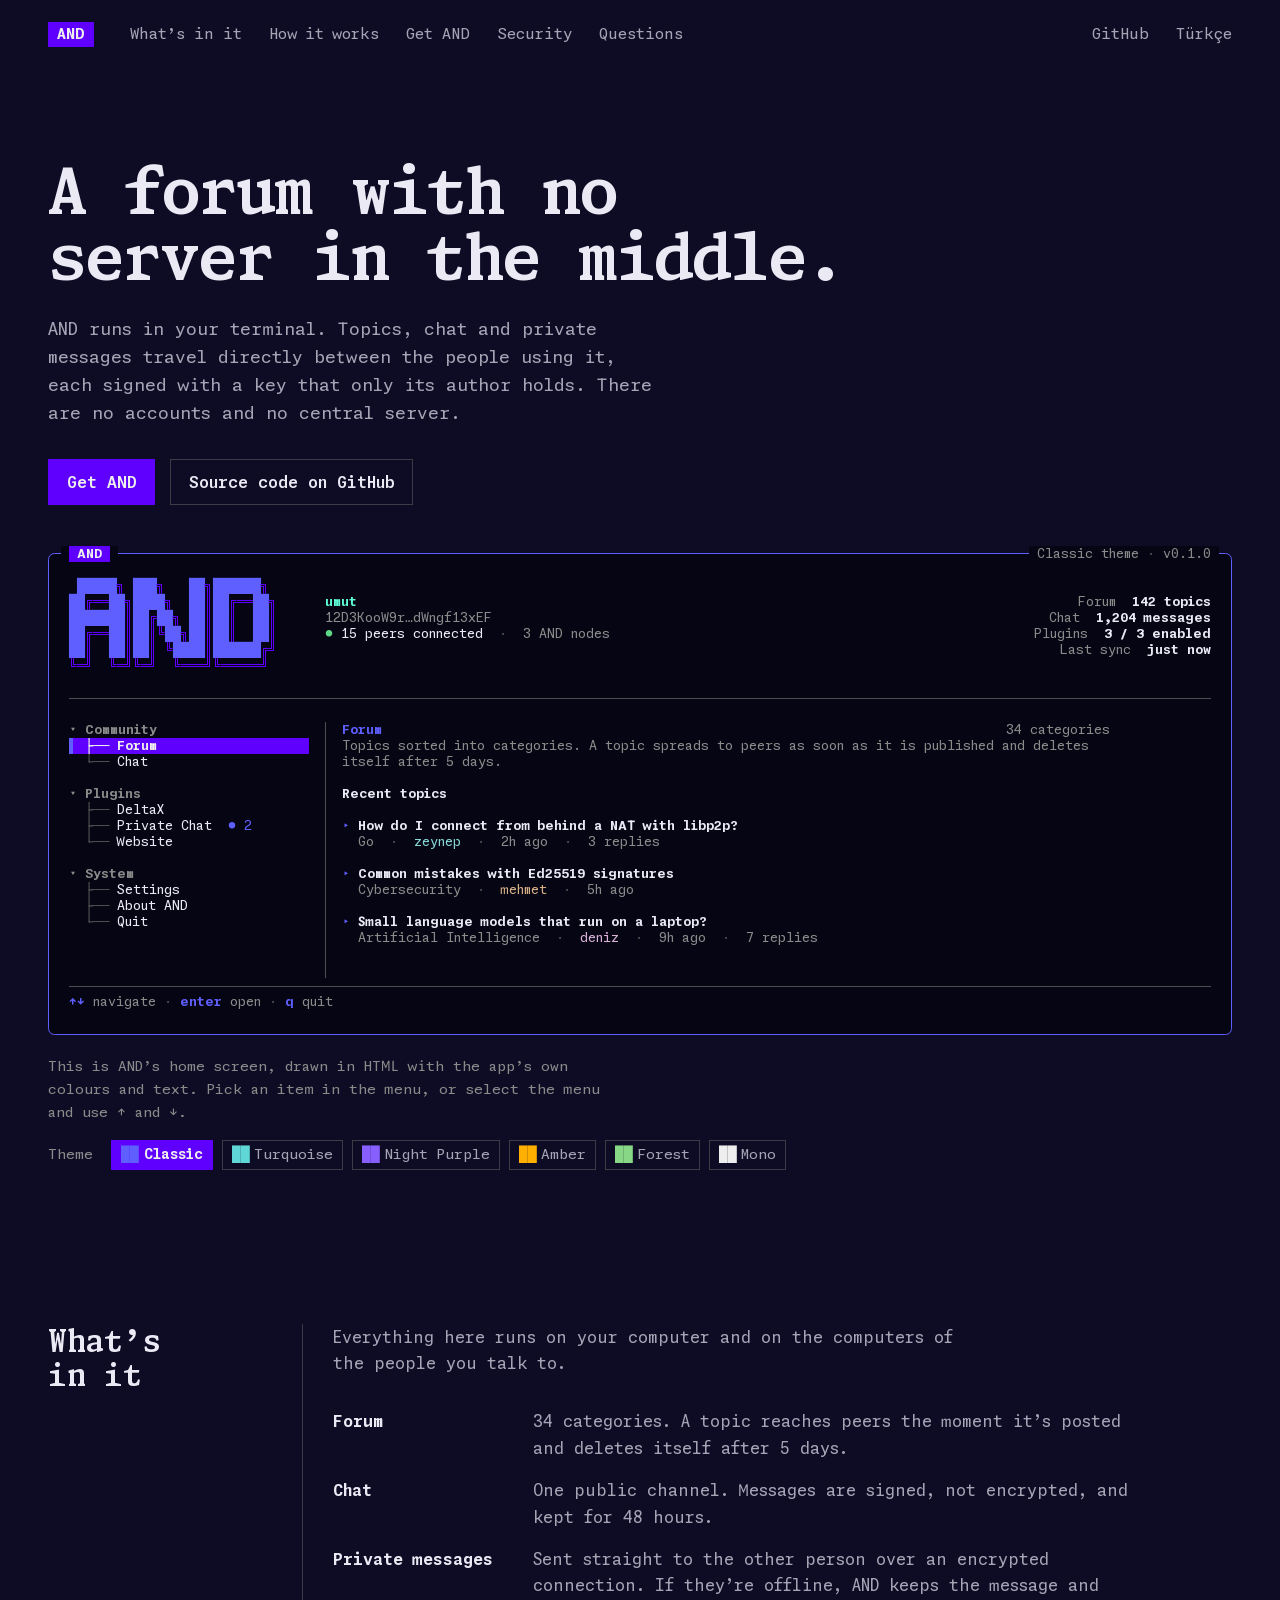
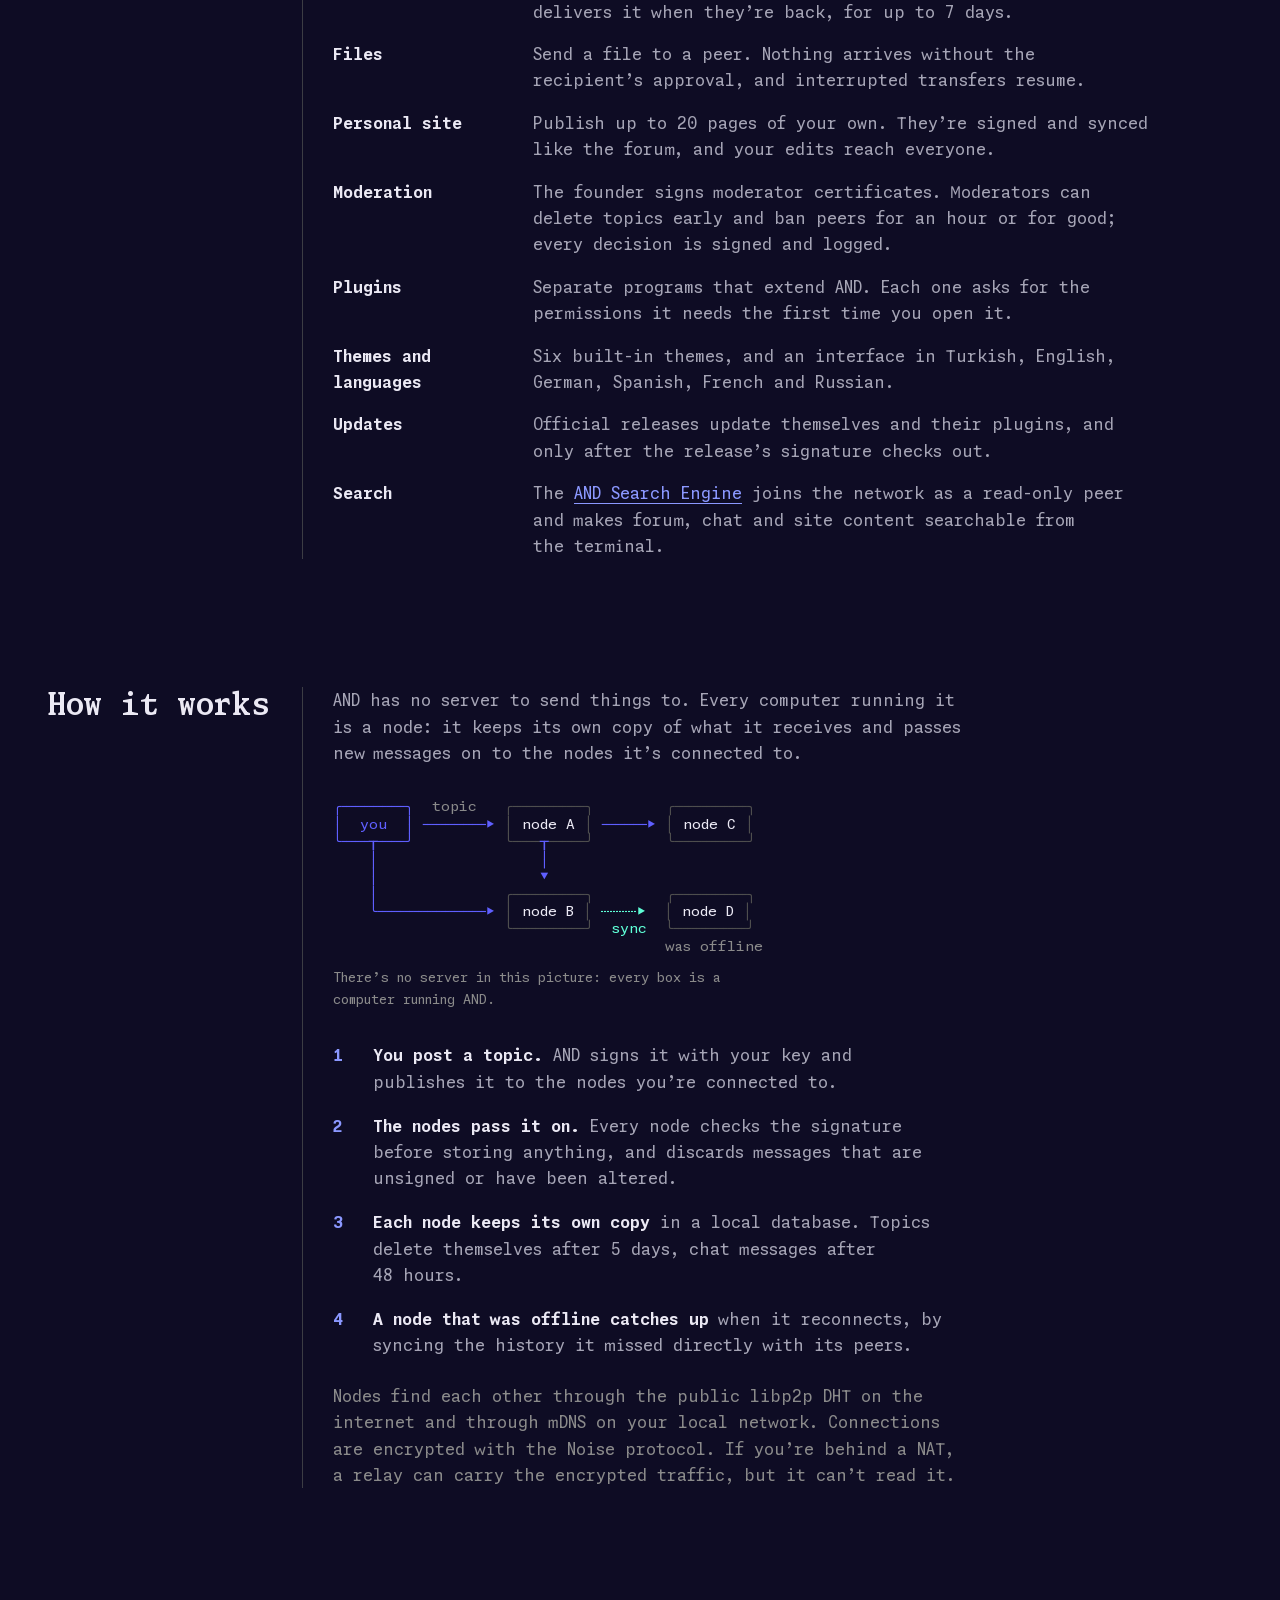
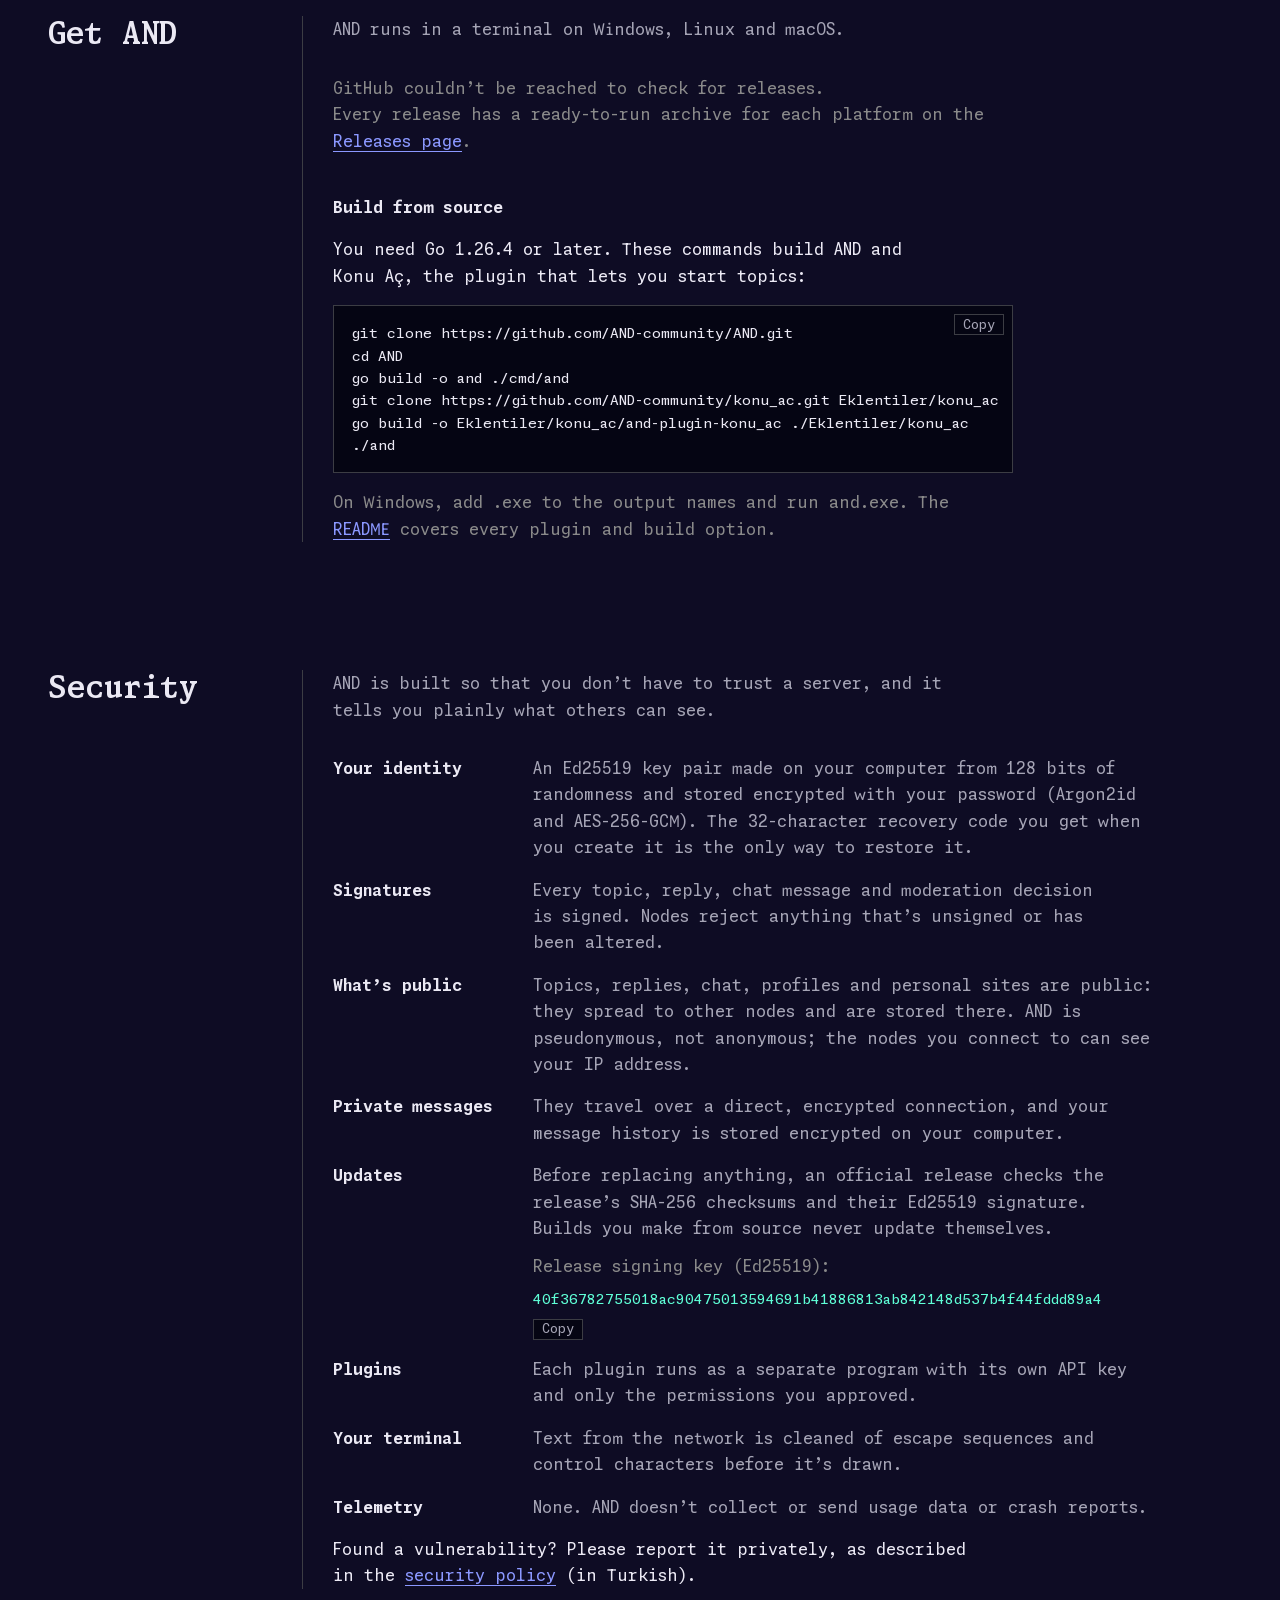
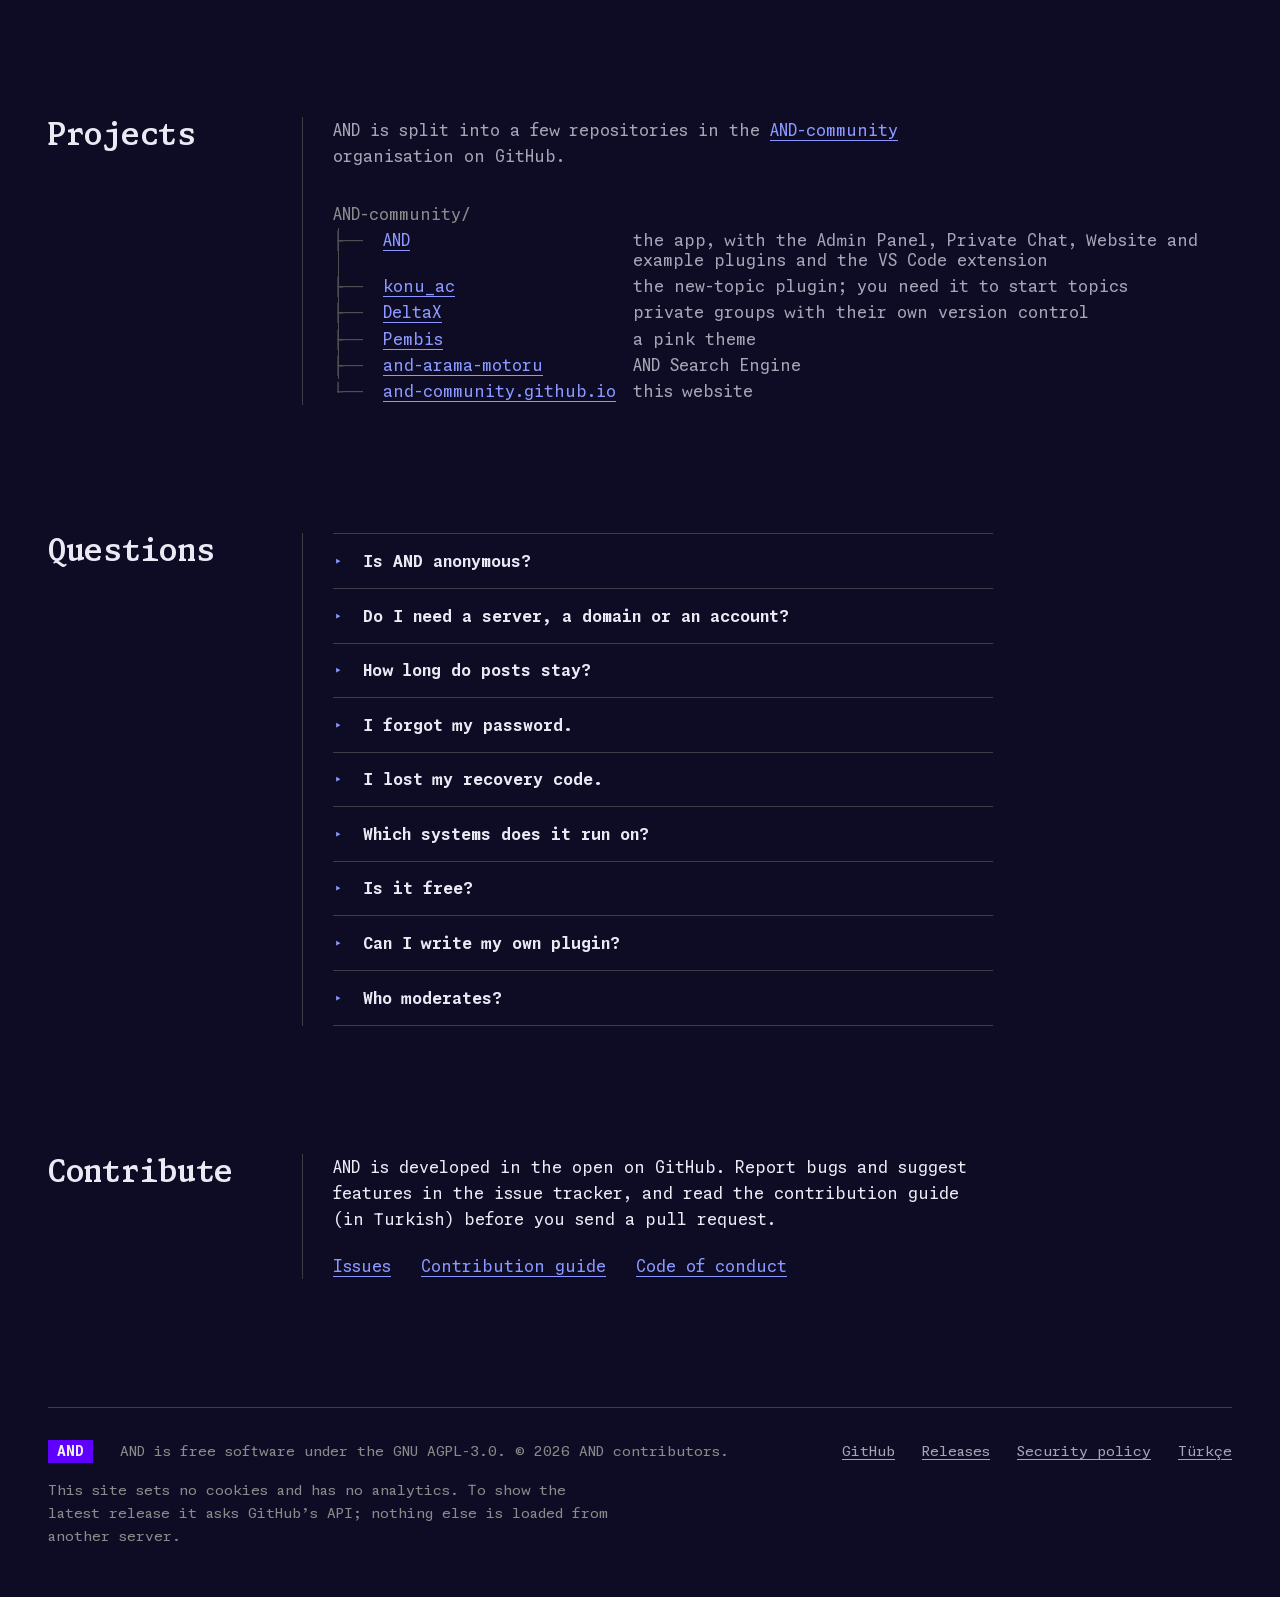
==== index.html @ 904418b6 "AND'ın web sitesi: iki dilli tanıtım ve canlı ana ekran kopyası GitHub Pages'te https://and-communit" ====
<!doctype html>
<html lang="en" data-tema="klasik">
<head>
<meta charset="utf-8">
<meta name="viewport" content="width=device-width, initial-scale=1">
<title>AND: a forum with no server in the middle</title>
<meta name="description" content="AND is a free, open-source forum, chat and personal-site network that runs in your terminal. It is peer to peer: no accounts and no central server.">
<link rel="canonical" href="https://and-community.github.io/">
<link rel="alternate" hreflang="en" href="https://and-community.github.io/">
<link rel="alternate" hreflang="tr" href="https://and-community.github.io/tr/">
<link rel="alternate" hreflang="x-default" href="https://and-community.github.io/">
<meta name="color-scheme" content="dark">
<meta name="theme-color" content="#0e0c24">
<link rel="icon" href="/favicon.ico" sizes="32x32">
<link rel="icon" href="/assets/img/favicon.svg" type="image/svg+xml">
<link rel="apple-touch-icon" href="/assets/img/apple-touch-icon.png">
<link rel="preload" href="/assets/fonts/and-site-mono.woff2" as="font" type="font/woff2" crossorigin>
<link rel="preload" href="/assets/fonts/and-site-slab.woff2" as="font" type="font/woff2" crossorigin>
<link rel="stylesheet" href="/assets/css/site.css">
<meta property="og:type" content="website">
<meta property="og:site_name" content="AND">
<meta property="og:title" content="AND: a forum with no server in the middle">
<meta property="og:description" content="AND is a free, open-source forum, chat and personal-site network that runs in your terminal. It is peer to peer: no accounts and no central server.">
<meta property="og:url" content="https://and-community.github.io/">
<meta property="og:image" content="https://and-community.github.io/assets/img/og.png">
<meta property="og:image:width" content="1200">
<meta property="og:image:height" content="630">
<meta property="og:image:alt" content="The AND emblem and the line: a forum with no server in the middle.">
<meta property="og:locale" content="en_US">
<meta property="og:locale:alternate" content="tr_TR">
<meta name="twitter:card" content="summary_large_image">
<script>try{var t=localStorage.getItem("and-tema");if(/^(klasik|turkuaz|gece-moru|kehribar|orman|mono)$/.test(t))document.documentElement.dataset.tema=t}catch(e){}</script>
<script src="/assets/js/site.js" defer></script>
<script type="application/ld+json">{"@context":"https://schema.org","@type":"SoftwareApplication","name":"AND","description":"AND is a free, open-source forum, chat and personal-site network that runs in your terminal. It is peer to peer: no accounts and no central server.","url":"https://and-community.github.io/","applicationCategory":"CommunicationApplication","operatingSystem":"Windows, Linux, macOS","softwareVersion":"v0.1.0","license":"https://www.gnu.org/licenses/agpl-3.0.html","isAccessibleForFree":true,"offers":{"@type":"Offer","price":"0","priceCurrency":"USD"},"downloadUrl":"https://github.com/AND-community/AND/releases","sameAs":["https://github.com/AND-community/AND"],"inLanguage":"en"}</script>
</head>
<body>
<a class="atla" href="#icerik">Skip to content</a>
<header class="ust sayfa">
<a class="marka" href="/" aria-label="AND home"><span class="hap">AND</span></a>
<nav class="ust-nav" aria-label="Main"><ul><li><a href="#features">What’s in it</a></li><li><a href="#how-it-works">How it works</a></li><li><a href="#get-and">Get AND</a></li><li><a href="#security">Security</a></li><li><a href="#questions">Questions</a></li></ul></nav>
<ul class="ust-sag"><li><a href="https://github.com/AND-community/AND">GitHub</a></li><li><a href="/tr/" hreflang="tr" lang="tr">Türkçe</a></li></ul>
</header>
<main id="icerik">
<section class="giris sayfa" aria-labelledby="giris-baslik">
<h1 id="giris-baslik">A forum with no server in the middle.</h1>
<p class="ozet">AND runs in your terminal. Topics, chat and private messages travel directly between the people using it, each signed with a key that only its author holds. There are no accounts and no central server.</p>
<p class="eylemler"><a class="dugme dugme-dolu" href="#get-and">Get AND</a><a class="dugme" href="https://github.com/AND-community/AND">Source code on GitHub</a></p>
</section>
<section class="ekran sayfa" aria-labelledby="ekran-baslik">
<h2 id="ekran-baslik" class="gorsel-gizli">AND’s home screen</h2>
<div class="terminal" data-terminal>
<div class="t-cerceve">
<div class="t-ust"><span><span class="hap">AND</span></span><span class="t-tema"><span data-tema-adi>Classic</span> theme<span class="t-sil"> · </span>v0.1.0</span></div>
<div class="t-uzun"><pre class="t-amblem" aria-hidden="true"> <span class="d">█████</span><span class="g">╗</span> <span class="d">███</span><span class="g">╗</span>   <span class="d">██</span><span class="g">╗</span><span class="d">██████</span><span class="g">╗</span>
<span class="d">██</span><span class="g">╔══</span><span class="d">██</span><span class="g">╗</span><span class="d">████</span><span class="g">╗</span>  <span class="d">██</span><span class="g">║</span><span class="d">██</span><span class="g">╔══</span><span class="d">██</span><span class="g">╗</span>
<span class="d">███████</span><span class="g">║</span><span class="d">██</span><span class="g">╔</span><span class="d">██</span><span class="g">╗</span> <span class="d">██</span><span class="g">║</span><span class="d">██</span><span class="g">║</span>  <span class="d">██</span><span class="g">║</span>
<span class="d">██</span><span class="g">╔══</span><span class="d">██</span><span class="g">║</span><span class="d">██</span><span class="g">║╚</span><span class="d">██</span><span class="g">╗</span><span class="d">██</span><span class="g">║</span><span class="d">██</span><span class="g">║</span>  <span class="d">██</span><span class="g">║</span>
<span class="d">██</span><span class="g">║</span>  <span class="d">██</span><span class="g">║</span><span class="d">██</span><span class="g">║</span> <span class="g">╚</span><span class="d">████</span><span class="g">║</span><span class="d">██████</span><span class="g">╔╝</span>
<span class="g">╚═╝</span>  <span class="g">╚═╝╚═╝</span>  <span class="g">╚═══╝╚═════╝</span></pre><p class="t-kimlik"><span class="t-ad">umut</span>
<span class="t-soluk">12D3KooW9r…dWngf13xEF</span>
<span data-es><span class="t-ok">●</span> 23 peers connected<span class="t-sil">  ·  </span><span class="t-soluk">4 AND nodes</span></span></p><dl class="t-sayilar"><div><dt>Forum</dt><dd>142 topics</dd></div><div><dt>Chat</dt><dd>1,204 messages</dd></div><div><dt>Plugins</dt><dd data-acik-sayi>3 / 3 enabled</dd></div><div><dt>Last sync</dt><dd data-senkron>just now</dd></div></dl></div>
<p class="t-kisa"><span class="t-ad">umut</span><span class="t-sil">  ·  </span><span class="t-soluk">12D3KooW9r…dWngf13xEF</span><span class="t-sil">  ·  </span><span data-es><span class="t-ok">●</span> 23 peers connected<span class="t-sil">  ·  </span><span class="t-soluk">4 AND nodes</span></span></p>
<hr class="t-ayrac" aria-hidden="true">
<div class="t-paneller">
<div class="t-agac" role="listbox" tabindex="0" aria-label="AND menu" aria-activedescendant="t-o-forum"><div role="group" aria-labelledby="t-g-topluluk"><div class="t-grup" id="t-g-topluluk"><span aria-hidden="true">▾ </span>Community</div><div class="t-oge" role="option" id="t-o-forum" aria-selected="true" data-panel="forum"><span class="t-on" aria-hidden="true"></span><span class="t-dal" aria-hidden="true">├── </span><span class="t-etiket" data-kapali="  off">Forum</span></div><div class="t-oge" role="option" id="t-o-sohbet" aria-selected="false" data-panel="sohbet"><span class="t-on" aria-hidden="true"></span><span class="t-dal" aria-hidden="true">└── </span><span class="t-etiket" data-kapali="  off">Chat</span></div></div><div class="t-bos" aria-hidden="true"></div><div role="group" aria-labelledby="t-g-eklentiler"><div class="t-grup" id="t-g-eklentiler"><span aria-hidden="true">▾ </span>Plugins</div><div class="t-oge" role="option" id="t-o-deltax" aria-selected="false" data-panel="deltax" data-eklenti="deltax"><span class="t-on" aria-hidden="true"></span><span class="t-dal" aria-hidden="true">├── </span><span class="t-etiket" data-kapali="  off">DeltaX</span></div><div class="t-oge" role="option" id="t-o-ozel_chat" aria-selected="false" data-panel="ozel_chat" data-eklenti="ozel_chat"><span class="t-on" aria-hidden="true"></span><span class="t-dal" aria-hidden="true">├── </span><span class="t-etiket" data-kapali="  off">Private Chat</span><span class="t-rozet" aria-hidden="true">  ● 2</span><span class="gorsel-gizli">, 2 unread messages</span></div><div class="t-oge" role="option" id="t-o-site" aria-selected="false" data-panel="site" data-eklenti="site"><span class="t-on" aria-hidden="true"></span><span class="t-dal" aria-hidden="true">└── </span><span class="t-etiket" data-kapali="  off">Website</span></div></div><div class="t-bos" aria-hidden="true"></div><div role="group" aria-labelledby="t-g-sistem"><div class="t-grup" id="t-g-sistem"><span aria-hidden="true">▾ </span>System</div><div class="t-oge" role="option" id="t-o-ayarlar" aria-selected="false" data-panel="ayarlar"><span class="t-on" aria-hidden="true"></span><span class="t-dal" aria-hidden="true">├── </span><span class="t-etiket" data-kapali="  off">Settings</span></div><div class="t-oge" role="option" id="t-o-hakkinda" aria-selected="false" data-panel="hakkinda"><span class="t-on" aria-hidden="true"></span><span class="t-dal" aria-hidden="true">├── </span><span class="t-etiket" data-kapali="  off">About AND</span></div><div class="t-oge" role="option" id="t-o-cikis" aria-selected="false" data-panel="cikis"><span class="t-on" aria-hidden="true"></span><span class="t-dal" aria-hidden="true">└── </span><span class="t-etiket" data-kapali="  off">Quit</span></div></div></div>
<div class="t-ayrinti"><div class="t-panel" data-panel-icerik="forum"><div class="t-ana"><p class="t-baslik"><b>Forum</b><span class="t-soluk">34 categories</span></p><p class="t-aciklama">Topics sorted into categories. A topic spreads to peers as soon as it is published and deletes itself after 5 days.</p><div class="t-ara"></div><p class="t-bolum">Recent topics</p><div class="t-ara"></div><p class="t-satir"><span class="t-isaret">▸ </span><b>How do I connect from behind a NAT with libp2p?</b></p><p class="t-satir">  <span class="t-soluk">Go</span><span class="t-sil">  ·  </span><span style="color:#87d7d7">zeynep</span><span class="t-sil">  ·  </span><span class="t-soluk">2h ago</span><span class="t-sil">  ·  </span><span class="t-soluk">3 replies</span></p><div class="t-ara"></div><p class="t-satir"><span class="t-isaret">▸ </span><b>Common mistakes with Ed25519 signatures</b></p><p class="t-satir">  <span class="t-soluk">Cybersecurity</span><span class="t-sil">  ·  </span><span style="color:#d7af87">mehmet</span><span class="t-sil">  ·  </span><span class="t-soluk">5h ago</span></p><div class="t-ara"></div><p class="t-satir"><span class="t-isaret">▸ </span><b>Small language models that run on a laptop?</b></p><p class="t-satir">  <span class="t-soluk">Artificial Intelligence</span><span class="t-sil">  ·  </span><span style="color:#d7afd7">deniz</span><span class="t-sil">  ·  </span><span class="t-soluk">9h ago</span><span class="t-sil">  ·  </span><span class="t-soluk">7 replies</span></p><div class="t-ara"></div></div><div class="t-yan"><p class="t-bolum">Categories</p><p class="t-soluk">Most topics</p><div class="t-ara"></div><p class="t-cubuk"><span class="t-cubuk-ad">Go</span><span class="t-dolu">━━━━━━━━━━━━━━━━━━━━</span><span class="t-kalan"></span><span class="t-sayi">   31</span></p><p class="t-cubuk"><span class="t-cubuk-ad">Python</span><span class="t-dolu">━━━━━━━━━━━━━━━</span><span class="t-kalan">─────</span><span class="t-sayi">   24</span></p><p class="t-cubuk"><span class="t-cubuk-ad">Cybersecurity</span><span class="t-dolu">━━━━━━━━━━━━</span><span class="t-kalan">────────</span><span class="t-sayi">   18</span></p><p class="t-cubuk"><span class="t-cubuk-ad">Linux</span><span class="t-dolu">━━━━━━━━━━</span><span class="t-kalan">──────────</span><span class="t-sayi">   15</span></p><p class="t-cubuk"><span class="t-cubuk-ad">Artificial Intelligence</span><span class="t-dolu">━━━━━━━━</span><span class="t-kalan">────────────</span><span class="t-sayi">   12</span></p><p class="t-cubuk"><span class="t-cubuk-ad">Rust</span><span class="t-dolu">━━━━━━</span><span class="t-kalan">──────────────</span><span class="t-sayi">    9</span></p><p class="t-cubuk"><span class="t-cubuk-ad">Web</span><span class="t-dolu">━━━━━</span><span class="t-kalan">───────────────</span><span class="t-sayi">    8</span></p><p class="t-cubuk"><span class="t-cubuk-ad">Databases</span><span class="t-dolu">━━━</span><span class="t-kalan">─────────────────</span><span class="t-sayi">    5</span></p></div></div><div class="t-panel" data-panel-icerik="sohbet" hidden><div class="t-ana"><p class="t-baslik"><b>Chat</b><span class="t-soluk">public channel</span></p><p class="t-aciklama">Public channel open to everyone. Messages are signed but not encrypted; anyone on the network can read them.</p><div class="t-ara"></div><p class="t-bolum">Recent messages</p><p class="t-satir"><span class="t-soluk">21:04</span>  <b style="color:#87d7d7">zeynep        </b>  anyone tried the branch view in the new DeltaX?</p><p class="t-satir"><span class="t-soluk">21:05</span>  <b style="color:#d7af87">mehmet        </b>  yes, the folded diffs make big files readable</p><p class="t-satir"><span class="t-soluk">21:07</span>  <b style="color:#d7afd7">deniz         </b>  is there a Rust category?</p><p class="t-satir"><span class="t-soluk">21:07</span>  <b style="color:#87d7d7">zeynep        </b>  there are 34 categories, Rust is one of them</p><p class="t-satir"><span class="t-soluk">21:09</span>  <b class="t-isaret">umut          </b>  welcome, deniz</p><p class="t-satir"><span class="t-soluk">21:12</span>  <b style="color:#afd787">ayşe          </b>  switched the interface to English with ctrl+l, works great</p></div><div class="t-yan"><p class="t-bolum">Most active</p><p class="t-soluk">In the loaded chat history</p><div class="t-ara"></div><p class="t-cubuk"><span class="t-cubuk-ad"><span style="color:#87d7d7">zeynep</span></span><span class="t-dolu">━━━━━━━━━━━━━━━━━━━━</span><span class="t-kalan"></span><span class="t-sayi">   48</span></p><p class="t-cubuk"><span class="t-cubuk-ad"><span style="color:#d7af87">mehmet</span></span><span class="t-dolu">━━━━━━━━━━━━━━━</span><span class="t-kalan">─────</span><span class="t-sayi">   35</span></p><p class="t-cubuk"><span class="t-cubuk-ad"><span class="t-isaret">umut</span></span><span class="t-dolu">━━━━━━━━━━━</span><span class="t-kalan">─────────</span><span class="t-sayi">   27</span></p><p class="t-cubuk"><span class="t-cubuk-ad"><span style="color:#d7afd7">deniz</span></span><span class="t-dolu">━━━━━━━━</span><span class="t-kalan">────────────</span><span class="t-sayi">   19</span></p><p class="t-cubuk"><span class="t-cubuk-ad"><span style="color:#afd787">ayşe</span></span><span class="t-dolu">━━━━━</span><span class="t-kalan">───────────────</span><span class="t-sayi">   12</span></p></div></div><div class="t-panel" data-panel-icerik="deltax" hidden><div class="t-ana"><p class="t-baslik"><b>DeltaX</b><span class="t-ok" data-durum-acik>● on</span><span class="t-soluk" data-durum-kapali hidden>○ disabled</span></p><p class="t-aciklama">Private groups for developing projects with their own version control — end-to-end encrypted sync only between group members, outside the main network</p><div class="t-ara"></div><p class="t-kv"><span style="width:10ch">Version</span><span>v1.7.1</span></p><p class="t-kv"><span style="width:10ch">Author</span><span>AND</span></p><p class="t-kv"><span style="width:10ch">Program</span><span>~/AND/Eklentiler/DeltaX/and-plugin-DeltaX</span></p><div class="t-ara"></div><p class="t-aciklama" data-ipucu-acik>enter to open, space to disable. Disabled plugins appear dimmed in the menu.</p><p class="t-aciklama" data-ipucu-kapali hidden>space to enable. While disabled it is not started and cannot access AND’s API.</p></div><div class="t-yan"><p class="t-bolum">Installed plugins</p><div class="t-ara"></div><p class="t-baslik"><span><span class="t-ok" data-eklenti-nokta="deltax">●</span> DeltaX</span><span class="t-soluk">1.7.1</span></p><p class="t-baslik"><span><span class="t-ok" data-eklenti-nokta="pembis">●</span> Pembiş Theme</span><span class="t-soluk">1.2.0</span></p><p class="t-baslik"><span><span class="t-ok" data-eklenti-nokta="ozel_chat">●</span> Private Chat</span><span class="t-soluk">2.1.1</span></p><p class="t-baslik"><span><span class="t-ok" data-eklenti-nokta="site">●</span> Website</span><span class="t-soluk">1.3.1</span></p></div></div><div class="t-panel" data-panel-icerik="ozel_chat" hidden><div class="t-ana"><p class="t-baslik"><b>Private Chat</b><span class="t-ok" data-durum-acik>● on</span><span class="t-soluk" data-durum-kapali hidden>○ disabled</span></p><p class="t-aciklama">Message peers directly, send files and approve incoming file requests</p><div class="t-ara"></div><p class="t-kv"><span style="width:10ch">Version</span><span>v2.1.1</span></p><p class="t-kv"><span style="width:10ch">Author</span><span>AND</span></p><p class="t-kv"><span style="width:10ch">Program</span><span>~/AND/Eklentiler/ozel_chat/and-plugin-ozel_chat</span></p><div class="t-ara"></div><p class="t-aciklama" data-ipucu-acik>enter to open, space to disable. Disabled plugins appear dimmed in the menu.</p><p class="t-aciklama" data-ipucu-kapali hidden>space to enable. While disabled it is not started and cannot access AND’s API.</p></div><div class="t-yan"><p class="t-bolum">Installed plugins</p><div class="t-ara"></div><p class="t-baslik"><span><span class="t-ok" data-eklenti-nokta="deltax">●</span> DeltaX</span><span class="t-soluk">1.7.1</span></p><p class="t-baslik"><span><span class="t-ok" data-eklenti-nokta="pembis">●</span> Pembiş Theme</span><span class="t-soluk">1.2.0</span></p><p class="t-baslik"><span><span class="t-ok" data-eklenti-nokta="ozel_chat">●</span> Private Chat</span><span class="t-soluk">2.1.1</span></p><p class="t-baslik"><span><span class="t-ok" data-eklenti-nokta="site">●</span> Website</span><span class="t-soluk">1.3.1</span></p></div></div><div class="t-panel" data-panel-icerik="site" hidden><div class="t-ana"><p class="t-baslik"><b>Website</b><span class="t-ok" data-durum-acik>● on</span><span class="t-soluk" data-durum-kapali hidden>○ disabled</span></p><p class="t-aciklama">Create, edit and publish your own multi-page personal website</p><div class="t-ara"></div><p class="t-kv"><span style="width:10ch">Version</span><span>v1.3.1</span></p><p class="t-kv"><span style="width:10ch">Author</span><span>AND</span></p><p class="t-kv"><span style="width:10ch">Program</span><span>~/AND/Eklentiler/site/and-plugin-site</span></p><div class="t-ara"></div><p class="t-aciklama" data-ipucu-acik>enter to open, space to disable. Disabled plugins appear dimmed in the menu.</p><p class="t-aciklama" data-ipucu-kapali hidden>space to enable. While disabled it is not started and cannot access AND’s API.</p></div><div class="t-yan"><p class="t-bolum">Installed plugins</p><div class="t-ara"></div><p class="t-baslik"><span><span class="t-ok" data-eklenti-nokta="deltax">●</span> DeltaX</span><span class="t-soluk">1.7.1</span></p><p class="t-baslik"><span><span class="t-ok" data-eklenti-nokta="pembis">●</span> Pembiş Theme</span><span class="t-soluk">1.2.0</span></p><p class="t-baslik"><span><span class="t-ok" data-eklenti-nokta="ozel_chat">●</span> Private Chat</span><span class="t-soluk">2.1.1</span></p><p class="t-baslik"><span><span class="t-ok" data-eklenti-nokta="site">●</span> Website</span><span class="t-soluk">1.3.1</span></p></div></div><div class="t-panel" data-panel-icerik="ayarlar" hidden><div class="t-ana"><p class="t-baslik"><b>Settings</b></p><p class="t-aciklama">Your identity and profile, installed plugins and themes.</p><div class="t-ara"></div><p class="t-kv"><span style="width:14ch">Theme</span><span><span data-tema-adi>Classic</span></span></p><p class="t-kv"><span style="width:14ch">Version</span><span>v0.1.0</span></p><p class="t-kv"><span style="width:14ch">Plugins</span><span><span data-yuklu-sayi>5 installed, 5 enabled</span></span></p><p class="t-kv"><span style="width:14ch">Data folder</span><span>~/.config/and</span></p><div class="t-ara"></div><p class="t-aciklama">To change the theme, go to Settings → Themes.</p></div><div class="t-yan"><p class="t-bolum">Themes</p><p class="t-soluk">Chosen in Settings → Themes</p><div class="t-ara"></div><button type="button" class="t-tema-satir etkin" data-tema-sec="klasik" aria-pressed="true" aria-label="Classic theme"><span class="t-tema-ad">Classic     </span>  <span style="color:#5f5fff">██</span> <span style="color:#5f00ff">██</span> <span style="color:#5fffd7">██</span> <span style="color:#0087ff">██</span> <span class="t-ok" data-etkin> ● active</span></button><button type="button" class="t-tema-satir" data-tema-sec="turkuaz" aria-pressed="false" aria-label="Turquoise theme"><span class="t-tema-ad">Turquoise   </span>  <span style="color:#5fd7d7">██</span> <span style="color:#005f5f">██</span> <span style="color:#ffaf87">██</span> <span style="color:#af87ff">██</span> <span class="t-ok" data-etkin hidden> ● active</span></button><button type="button" class="t-tema-satir" data-tema-sec="gece-moru" aria-pressed="false" aria-label="Night Purple theme"><span class="t-tema-ad">Night Purple</span>  <span style="color:#875fff">██</span> <span style="color:#5f00af">██</span> <span style="color:#5fffd7">██</span> <span style="color:#5fafff">██</span> <span class="t-ok" data-etkin hidden> ● active</span></button><button type="button" class="t-tema-satir" data-tema-sec="kehribar" aria-pressed="false" aria-label="Amber theme"><span class="t-tema-ad">Amber       </span>  <span style="color:#ffaf00">██</span> <span style="color:#875f00">██</span> <span style="color:#d7af87">██</span> <span style="color:#87d7ff">██</span> <span class="t-ok" data-etkin hidden> ● active</span></button><button type="button" class="t-tema-satir" data-tema-sec="orman" aria-pressed="false" aria-label="Forest theme"><span class="t-tema-ad">Forest      </span>  <span style="color:#87d787">██</span> <span style="color:#005f00">██</span> <span style="color:#ffd7af">██</span> <span style="color:#87d7ff">██</span> <span class="t-ok" data-etkin hidden> ● active</span></button><button type="button" class="t-tema-satir" data-tema-sec="mono" aria-pressed="false" aria-label="Mono theme"><span class="t-tema-ad">Mono        </span>  <span style="color:#eeeeee">██</span> <span style="color:#585858">██</span> <span style="color:#d0d0d0">██</span> <span style="color:#bcbcbc">██</span> <span class="t-ok" data-etkin hidden> ● active</span></button></div></div><div class="t-panel" data-panel-icerik="hakkinda" hidden><div class="t-ana"><p class="t-baslik"><b>About AND</b><span class="t-soluk">v0.1.0</span></p><p class="t-aciklama">Version, copyright and license notice, privacy summary, community rules and the licenses of third-party components.</p><div class="t-ara"></div><p class="t-kv"><span style="width:14ch">License</span><span><span class="kirilmaz">GNU AGPL-3.0</span></span></p><p class="t-kv"><span style="width:14ch">Source code</span><span>https://github.com/AND-community/AND</span></p><p class="t-kv"><span style="width:14ch">Components</span><span>146 open source components</span></p><div class="t-ara"></div><p class="t-aciklama">This program comes with ABSOLUTELY NO WARRANTY; you may modify and redistribute it under the terms of the <span class="kirilmaz">GNU AGPL-3.0</span>. Press enter for details.</p></div></div><div class="t-panel" data-panel-icerik="cikis" hidden><div class="t-ana"><p class="t-baslik"><b>Quit</b></p><p class="t-aciklama">Closes AND. Topics, chat history and your identity stay on this computer; you reconnect to the network the next time you open it.</p></div></div></div>
</div>
<div class="t-alt"><hr class="t-ayrac" aria-hidden="true"><p class="t-ipucu" data-ipucu-normal><kbd>↑↓</kbd> navigate<span class="t-sil"> · </span><kbd>enter</kbd> open<span class="t-sil"> · </span><kbd>q</kbd> quit</p><p class="t-ipucu" data-ipucu-eklenti hidden><kbd>↑↓</kbd> navigate<span class="t-sil"> · </span><kbd>enter</kbd> open<span class="t-sil"> · </span><kbd>space</kbd> toggle plugin<span class="t-sil"> · </span><kbd>q</kbd> quit</p></div>
</div>
</div>
<div class="ekran-alt">
<p class="ekran-not">This is AND’s home screen, drawn in HTML with the app’s own colours and text. Pick an item in the menu, or select the menu and use ↑ and ↓.</p>
<fieldset class="tema-sec"><legend>Theme</legend><button type="button" data-tema-sec="klasik" aria-pressed="true"><span class="ornek" style="--o:#5f5fff" aria-hidden="true">██</span>Classic</button><button type="button" data-tema-sec="turkuaz" aria-pressed="false"><span class="ornek" style="--o:#5fd7d7" aria-hidden="true">██</span>Turquoise</button><button type="button" data-tema-sec="gece-moru" aria-pressed="false"><span class="ornek" style="--o:#875fff" aria-hidden="true">██</span>Night Purple</button><button type="button" data-tema-sec="kehribar" aria-pressed="false"><span class="ornek" style="--o:#ffaf00" aria-hidden="true">██</span>Amber</button><button type="button" data-tema-sec="orman" aria-pressed="false"><span class="ornek" style="--o:#87d787" aria-hidden="true">██</span>Forest</button><button type="button" data-tema-sec="mono" aria-pressed="false"><span class="ornek" style="--o:#eeeeee" aria-hidden="true">██</span>Mono</button></fieldset>
</div>
</section>
<div class="sayfa">
<section class="bolum" id="features" aria-labelledby="features-baslik">
<h2 id="features-baslik">What’s in it</h2>
<div class="bolum-icerik">
<p class="giris-metni">Everything here runs on your computer and on the computers of the people you talk to.</p>
<dl class="kv"><dt>Forum</dt><dd>34 categories. A topic reaches peers the moment it’s posted and deletes itself after 5 days.</dd><dt>Chat</dt><dd>One public channel. Messages are signed, not encrypted, and kept for 48 hours.</dd><dt>Private messages</dt><dd>Sent straight to the other person over an encrypted connection. If they’re offline, AND keeps the message and delivers it when they’re back, for up to 7 days.</dd><dt>Files</dt><dd>Send a file to a peer. Nothing arrives without the recipient’s approval, and interrupted transfers resume.</dd><dt>Personal site</dt><dd>Publish up to 20 pages of your own. They’re signed and synced like the forum, and your edits reach everyone.</dd><dt>Moderation</dt><dd>The founder signs moderator certificates. Moderators can delete topics early and ban peers for an hour or for good; every decision is signed and logged.</dd><dt>Plugins</dt><dd>Separate programs that extend AND. Each one asks for the permissions it needs the first time you open it.</dd><dt>Themes and languages</dt><dd>Six built-in themes, and an interface in Turkish, English, German, Spanish, French and Russian.</dd><dt>Updates</dt><dd>Official releases update themselves and their plugins, and only after the release’s signature checks out.</dd><dt>Search</dt><dd>The <a href="https://github.com/AND-community/and-arama-motoru">AND Search Engine</a> joins the network as a read-only peer and makes forum, chat and site content searchable from the terminal.</dd></dl>
</div>
</section>
<section class="bolum" id="how-it-works" aria-labelledby="how-it-works-baslik">
<h2 id="how-it-works-baslik">How it works</h2>
<div class="bolum-icerik">
<p class="giris-metni">AND has no server to send things to. Every computer running it is a node: it keeps its own copy of what it receives and passes new messages on to the nodes it’s connected to.</p>
<figure class="cizim"><pre role="img" aria-label="Diagram: you send a topic to node A and node B; node A passes it on to node C; node D, which was offline, later syncs it from node B."><span class="k">╭───────╮</span><span class="m">  topic   </span><span class="s">╭────────╮</span>        <span class="s">╭────────╮</span>
<span class="k">│  you  │</span><span class="k"> ───────▶ </span><span class="s">│</span> node A <span class="s">│</span><span class="k"> ─────▶ </span><span class="s">│</span> node C <span class="s">│</span>
<span class="k">╰───┬───╯</span>          <span class="s">╰───</span><span class="k">┬</span><span class="s">────╯</span>        <span class="s">╰────────╯</span>
    <span class="k">│</span>                  <span class="k">│</span>
    <span class="k">│</span>                  <span class="k">▼</span>
    <span class="k">│</span>              <span class="s">╭────────╮</span>        <span class="s">╭────────╮</span>
    <span class="k">╰────────────▶ </span><span class="s">│</span> node B <span class="s">│</span><span class="n"> ┄┄┄┄▶  </span><span class="s">│</span> node D <span class="s">│</span>
                   <span class="s">╰────────╯</span><span class="n">  sync  </span><span class="s">╰────────╯</span>
                                     <span class="m">was offline</span></pre><figcaption>There’s no server in this picture: every box is a computer running AND.</figcaption></figure>
<ol class="adimlar"><li><strong>You post a topic.</strong> AND signs it with your key and publishes it to the nodes you’re connected to.</li><li><strong>The nodes pass it on.</strong> Every node checks the signature before storing anything, and discards messages that are unsigned or have been altered.</li><li><strong>Each node keeps its own copy</strong> in a local database. Topics delete themselves after 5 days, chat messages after 48 hours.</li><li><strong>A node that was offline catches up</strong> when it reconnects, by syncing the history it missed directly with its peers.</li></ol>
<p class="soluk">Nodes find each other through the public libp2p DHT on the internet and through mDNS on your local network. Connections are encrypted with the Noise protocol. If you’re behind a NAT, a relay can carry the encrypted traffic, but it can’t read it.</p>
</div>
</section>
<section class="bolum" id="get-and" aria-labelledby="get-and-baslik">
<h2 id="get-and-baslik">Get AND</h2>
<div class="bolum-icerik">
<p class="giris-metni">AND runs in a terminal on Windows, Linux and macOS.</p>
<div class="indir" data-indir><p class="indir-durum">Every release has a ready-to-run archive for each platform on the <a href="https://github.com/AND-community/AND/releases">Releases page</a>.</p></div>
<h3>Build from source</h3>
<p>You need Go 1.26.4 or later. These commands build AND and Konu Aç, the plugin that lets you start topics:</p>
<div class="kod"><pre><code id="derleme-komutlari">git clone https://github.com/AND-community/AND.git
cd AND
go build -o and ./cmd/and
git clone https://github.com/AND-community/konu_ac.git Eklentiler/konu_ac
go build -o Eklentiler/konu_ac/and-plugin-konu_ac ./Eklentiler/konu_ac
./and</code></pre><button type="button" class="kopyala" data-kopyala="derleme-komutlari">Copy</button></div>
<p class="soluk">On Windows, add .exe to the output names and run and.exe. The <a href="https://github.com/AND-community/AND#building-from-source">README</a> covers every plugin and build option.</p>
</div>
</section>
<section class="bolum" id="security" aria-labelledby="security-baslik">
<h2 id="security-baslik">Security</h2>
<div class="bolum-icerik">
<p class="giris-metni">AND is built so that you don’t have to trust a server, and it tells you plainly what others can see.</p>
<dl class="kv"><dt>Your identity</dt><dd>An Ed25519 key pair made on your computer from 128 bits of randomness and stored encrypted with your password (Argon2id and AES-256-GCM). The 32-character recovery code you get when you create it is the only way to restore it.</dd><dt>Signatures</dt><dd>Every topic, reply, chat message and moderation decision is signed. Nodes reject anything that’s unsigned or has been altered.</dd><dt>What’s public</dt><dd>Topics, replies, chat, profiles and personal sites are public: they spread to other nodes and are stored there. AND is pseudonymous, not anonymous; the nodes you connect to can see your IP address.</dd><dt>Private messages</dt><dd>They travel over a direct, encrypted connection, and your message history is stored encrypted on your computer.</dd><dt>Updates</dt><dd>Before replacing anything, an official release checks the release’s SHA-256 checksums and their Ed25519 signature. Builds you make from source never update themselves.<div class="anahtar"><span class="soluk">Release signing key (Ed25519):</span><code id="imza-anahtari">40f36782755018ac90475013594691b41886813ab842148d537b4f44fddd89a4</code><button type="button" class="kopyala" data-kopyala="imza-anahtari">Copy</button></div></dd><dt>Plugins</dt><dd>Each plugin runs as a separate program with its own API key and only the permissions you approved.</dd><dt>Your terminal</dt><dd>Text from the network is cleaned of escape sequences and control characters before it’s drawn.</dd><dt>Telemetry</dt><dd>None. AND doesn’t collect or send usage data or crash reports.</dd></dl>
<p>Found a vulnerability? Please report it privately, as described in the <a href="https://github.com/AND-community/AND/blob/main/SECURITY.md">security policy</a> (in Turkish).</p>
</div>
</section>
<section class="bolum" id="projects" aria-labelledby="projects-baslik">
<h2 id="projects-baslik">Projects</h2>
<div class="bolum-icerik">
<p class="giris-metni">AND is split into a few repositories in the <a href="https://github.com/AND-community">AND-community</a> organisation on GitHub.</p>
<ul class="agac"><li class="agac-kok">AND-community/</li><li><span class="dal" aria-hidden="true">├── </span><a href="https://github.com/AND-community/AND">AND</a><span class="aciklama">the app, with the Admin Panel, Private Chat, Website and example plugins and the VS Code extension</span></li><li><span class="dal" aria-hidden="true">├── </span><a href="https://github.com/AND-community/konu_ac">konu_ac</a><span class="aciklama">the new-topic plugin; you need it to start topics</span></li><li><span class="dal" aria-hidden="true">├── </span><a href="https://github.com/AND-community/DeltaX">DeltaX</a><span class="aciklama">private groups with their own version control</span></li><li><span class="dal" aria-hidden="true">├── </span><a href="https://github.com/AND-community/Pembis">Pembis</a><span class="aciklama">a pink theme</span></li><li><span class="dal" aria-hidden="true">├── </span><a href="https://github.com/AND-community/and-arama-motoru">and-arama-motoru</a><span class="aciklama">AND Search Engine</span></li><li><span class="dal" aria-hidden="true">└── </span><a href="https://github.com/AND-community/and-community.github.io">and-community.github.io</a><span class="aciklama">this website</span></li></ul>
</div>
</section>
<section class="bolum" id="questions" aria-labelledby="questions-baslik">
<h2 id="questions-baslik">Questions</h2>
<div class="bolum-icerik">
<div class="sorular"><details><summary>Is AND anonymous?</summary><p>No. AND is pseudonymous: you appear under a name and a key rather than your real identity, but the nodes you connect to can see your IP address. AND doesn’t hide it for you.</p></details><details><summary>Do I need a server, a domain or an account?</summary><p>No. Install AND, pick a name and a password, and you’re on the network. Every node is both a client and a server.</p></details><details><summary>How long do posts stay?</summary><p>Topics delete themselves 5 days after they’re posted, chat messages after 48 hours. Content that has already spread can’t be guaranteed to disappear from every node.</p></details><details><summary>I forgot my password.</summary><p>Press ctrl+r on the login screen and type your recovery code. AND restores your identity and asks for a new password.</p></details><details><summary>I lost my recovery code.</summary><p>If you still know your password, open Settings, go to the Info tab and press m to show the code. If you’ve lost both, nobody can restore your identity: it never leaves your computer.</p></details><details><summary>Which systems does it run on?</summary><p>Windows, Linux and macOS, in any terminal. Releases are built for x86-64 on all three, and for ARM64 on Linux and macOS.</p></details><details><summary>Is it free?</summary><p>Yes. AND is free software under the <span class="kirilmaz">GNU AGPL-3.0</span>: you can use, study, change and share it. If you run a modified version for others over a network, you have to offer them its source code.</p></details><details><summary>Can I write my own plugin?</summary><p>Yes. A plugin is a separate program that talks to AND over a local HTTP API, with its own key. Start from the <a href="https://github.com/AND-community/AND/tree/main/Eklentiler/ornek">example plugin and its guide</a> (in Turkish).</p></details><details><summary>Who moderates?</summary><p>The founder, whose key is built into AND, and the moderators the founder appoints with signed certificates, which can be revoked at any time. They can delete topics early and ban peers; every node checks each decision’s signature.</p></details></div>
</div>
</section>
<section class="bolum" id="contribute" aria-labelledby="contribute-baslik">
<h2 id="contribute-baslik">Contribute</h2>
<div class="bolum-icerik">
<p>AND is developed in the open on GitHub. Report bugs and suggest features in the issue tracker, and read the contribution guide (in Turkish) before you send a pull request.</p>
<ul class="baglantilar"><li><a href="https://github.com/AND-community/AND/issues">Issues</a></li><li><a href="https://github.com/AND-community/AND/blob/main/CONTRIBUTING.md">Contribution guide</a></li><li><a href="https://github.com/AND-community/AND/blob/main/CODE_OF_CONDUCT.md">Code of conduct</a></li></ul>
</div>
</section>
</div>
</main>
<footer class="alt sayfa">
<div class="alt-ust"><span class="hap">AND</span><p>AND is free software under the <span class="kirilmaz">GNU AGPL-3.0</span>. © 2026 AND contributors.</p>
<ul class="alt-nav" aria-label="Footer"><li><a href="https://github.com/AND-community/AND">GitHub</a></li><li><a href="https://github.com/AND-community/AND/releases">Releases</a></li><li><a href="https://github.com/AND-community/AND/blob/main/SECURITY.md">Security policy</a></li><li><a href="/tr/" hreflang="tr" lang="tr">Türkçe</a></li></ul></div>
<p class="alt-gizlilik">This site sets no cookies and has no analytics. To show the latest release it asks GitHub’s API; nothing else is loaded from another server.</p>
</footer>
</body>
</html>
---- assets/css/site.css ----
/* AND web sitesi.
   Renkler AND'ın kendi temalarından gelir (AND deposunda internal/ui/theme.go):
   accent, sel, sel-fg, name, badge temaya göre değişir; subtle/ok/warn/err
   temadan bağımsızdır. Türetilmiş tonlar (ink, accent-ink, soft, line) OKLab'da
   karıştırılarak önceden hesaplandı; temalardan biri seçilince sayfanın tamamı
   o temaya boyanır. */

@font-face {
  font-family: "AND Site Mono";
  src: url("/assets/fonts/and-site-mono.woff2") format("woff2");
  font-weight: 400 700;
  font-display: swap;
}

@font-face {
  font-family: "AND Site Slab";
  src: url("/assets/fonts/and-site-slab.woff2") format("woff2");
  font-weight: 500 700;
  font-display: swap;
}

:root {
  /* Klasik (varsayılan): ANSI 63, 57, 255, 86, 33, 245 */
  --accent: #5f5fff;
  --sel: #5f00ff;
  --sel-fg: #eeeeee;
  --name: #5fffd7;
  --badge: #0087ff;
  --muted: #8a8a8a;
  --text: #ebe9f4;
  --ink: #0e0c24;
  --ink-deep: #050513;
  --accent-ink: #8b98ff;
  --soft: #a5a4b5;
  --line: #3c3d44;
  /* Temadan bağımsız: ANSI 239, 78, 214, 203 */
  --subtle: #4e4e4e;
  --ok: #5fd787;
  --warn: #ffaf00;
  --err: #ff5f5f;

  --mono: "AND Site Mono", ui-monospace, "Cascadia Mono", "SF Mono", Menlo, Consolas, "Liberation Mono", monospace;
  --slab: "AND Site Slab", var(--mono);
  --gutter: clamp(1rem, 4vw, 3rem);
  --page: 100rem;
  color-scheme: dark;
}

:root[data-tema="turkuaz"] {
  --accent: #5fd7d7; --sel: #005f5f; --name: #ffaf87; --badge: #af87ff;
  --ink: #0a0f15; --ink-deep: #040609; --accent-ink: #9be4e4; --soft: #a4a4ae; --line: #3c3d3f;
}

:root[data-tema="gece-moru"] {
  --accent: #875fff; --sel: #5f00af; --badge: #5fafff;
  --ink: #0f091c; --ink-deep: #06030e; --accent-ink: #a997ff; --soft: #a5a2b1; --line: #3d3c41;
}

:root[data-tema="kehribar"] {
  --accent: #ffaf00; --sel: #875f00; --sel-fg: #ffffd7; --name: #d7af87; --badge: #87d7ff;
  --ink: #130f10; --ink-deep: #080606; --accent-ink: #ffca7a; --soft: #a7a4ac; --line: #3e3d3d;
}

:root[data-tema="orman"] {
  --accent: #87d787; --sel: #005f00; --name: #ffd7af; --badge: #87d7ff;
  --ink: #0a0f0f; --ink-deep: #040606; --accent-ink: #afe4ae; --soft: #a4a4ac; --line: #3c3d3d;
}

:root[data-tema="mono"] {
  --accent: #eeeeee; --sel: #585858; --name: #d0d0d0; --badge: #bcbcbc; --muted: #949494; --text: #e8e8e8;
  --ink: #0f0e14; --ink-deep: #060509; --accent-ink: #f3f3f3; --soft: #a4a3a6; --line: #3d3d3f;
}

/* ─── Temel ─────────────────────────────────────────────────────────────── */

*, *::before, *::after { box-sizing: border-box; }

html {
  -webkit-text-size-adjust: 100%;
  text-size-adjust: 100%;
  scroll-padding-top: 1.5rem;
}

@media (prefers-reduced-motion: no-preference) {
  html { scroll-behavior: smooth; }
}

body {
  margin: 0;
  background: var(--ink);
  color: var(--text);
  font: 400 1rem/1.65 var(--mono);
  -webkit-font-smoothing: antialiased;
}

[hidden] { display: none !important; }

::selection { background: var(--sel); color: var(--sel-fg); }

a {
  color: var(--accent-ink);
  text-decoration-thickness: 1px;
  text-underline-offset: 0.22em;
}

a:hover { color: var(--text); }

:focus-visible {
  outline: 2px solid var(--accent-ink);
  outline-offset: 3px;
}

code, kbd, pre, button, input { font-family: var(--mono); }

h1, h2, h3 { text-wrap: balance; }

/* Yalnızca düz yazıya: text-wrap kısaltması satır kırma kipini de ayarlar ve
   white-space: pre/nowrap verilmiş öğelerde (menü, ana ekran kopyası) kırılmayı
   geri açardı. */
.ozet, .giris-metni, .bolum-icerik > p, .kv dd, .adimlar li, .sorular p, .ekran-not, .alt p { text-wrap: pretty; }

.gorsel-gizli {
  position: absolute;
  width: 1px;
  height: 1px;
  overflow: hidden;
  clip-path: inset(50%);
  white-space: nowrap;
}

.atla {
  position: absolute;
  top: -4rem;
  left: var(--gutter);
  z-index: 10;
  padding: 0.35rem 1ch;
  background: var(--sel);
  color: var(--sel-fg);
  font-weight: 700;
}

.atla:focus { top: 1rem; }

.sayfa {
  width: min(100% - 2 * var(--gutter), var(--page));
  margin-inline: auto;
}

.hap {
  display: inline-block;
  padding-inline: 1ch;
  background: var(--sel);
  color: var(--sel-fg);
  font-weight: 700;
}

/* ─── Üst çubuk ─────────────────────────────────────────────────────────── */

.ust {
  display: flex;
  flex-wrap: wrap;
  align-items: center;
  gap: 0.75rem 4ch;
  padding-block: 1.4rem;
  font-size: 0.9375rem;
}

.marka { text-decoration: none; }

.ust-nav ul,
.ust-sag {
  display: flex;
  gap: 3ch;
  margin: 0;
  padding: 0;
  list-style: none;
}

.ust-sag { margin-left: auto; }

.ust-nav a,
.ust-sag a {
  color: var(--soft);
  text-decoration: none;
  white-space: nowrap;
}

.ust-nav a:hover,
.ust-sag a:hover { color: var(--text); }

@media (max-width: 52rem) {
  /* Menü yatay kayar; sağ kenardaki solma, devamı olduğunu gösterir. */
  .ust-nav {
    order: 3;
    width: 100%;
    overflow-x: auto;
    scrollbar-width: none;
    mask-image: linear-gradient(90deg, #000 calc(100% - 2.5rem), transparent);
  }

  .ust-nav ul {
    gap: 2.5ch;
    white-space: nowrap;
  }
}

/* ─── Giriş ─────────────────────────────────────────────────────────────── */

.giris { padding-block: clamp(2.5rem, 7vw, 5.5rem) clamp(2rem, 4vw, 3rem); }

.giris h1 {
  max-width: 21ch;
  margin: 0 0 1.5rem;
  font-family: var(--slab);
  font-size: clamp(2.3rem, 1.25rem + 3.5vw, 4rem);
  font-weight: 650;
  line-height: 1.04;
  letter-spacing: -0.03em;
}

.ozet {
  max-width: 56ch;
  margin: 0 0 2rem;
  color: var(--soft);
  font-size: 1.0625rem;
}

.eylemler {
  display: flex;
  flex-wrap: wrap;
  gap: 0.75rem 1.5ch;
  margin: 0;
}

.dugme {
  display: inline-block;
  padding: 0.55rem 1.75ch;
  border: 1px solid var(--line);
  color: var(--text);
  font-weight: 600;
  text-decoration: none;
}

.dugme:hover {
  border-color: var(--accent);
  color: var(--text);
}

.dugme-dolu {
  border-color: var(--sel);
  background: var(--sel);
  color: var(--sel-fg);
}

.dugme-dolu:hover {
  border-color: var(--accent-ink);
  color: var(--sel-fg);
}

/* ─── Ana ekran kopyası ─────────────────────────────────────────────────────
   AND'ın ana ekranının (internal/tui/home.go) HTML'deki birebir karşılığı.
   Ölçüler terminal hücresidir: 1ch bir sütun, 1lh bir satır. Satır yüksekliği
   1.245, yazı tipinin kendi satır yüksekliğidir; blok ve kutu karakterleri
   ancak bu yükseklikte boşluksuz birleşir. Eşikler uygulamanınkiyle aynıdır:
   ayrıntı paneli 86, sağdaki sayılar 102 (Türkçede 96), ikinci sütun 171
   sütundan geniş bir terminalde görünür. Sorgular em cinsindendir (bir sütun
   0.62 em): ch, yazı tipi yüklenmeden önce yedek yazı tipinin eniyle
   hesaplanır ve tarayıcı sorguyu yükleme sonrası her zaman yenilemez. */

.ekran { padding-bottom: clamp(3.5rem, 7vw, 6rem); }

/* Yazı boyu, karakter eni tam piksele düşecek şekilde seçilir (karakter eni
   0.62 em): yarım piksellik konumlarda amblemin blokları arasında ince
   çizgiler belirir. Satır yüksekliği de tam piksel ve yazı tipinin kendi
   satır yüksekliğine (1.245 em) en yakın değerdir. */
.terminal {
  container: terminal / inline-size;
  font: 400 calc(8px / 0.62) / 16px var(--mono);
  font-feature-settings: "liga" 0;
}

@media (max-width: 40rem) {
  .terminal { font-size: calc(7px / 0.62); line-height: 14px; }
}

@media (min-width: 112rem) {
  .terminal { font-size: calc(9px / 0.62); line-height: 18px; }
}

.t-cerceve {
  position: relative;
  padding: 1.5lh 2.5ch;
  border: 1px solid var(--accent);
  border-radius: 0.5em;
  background: var(--ink-deep);
  color: var(--text);
}

.t-ust {
  position: absolute;
  top: 0;
  inset-inline: 1.5ch;
  display: flex;
  justify-content: space-between;
  gap: 2ch;
  transform: translateY(-50%);
  white-space: nowrap;
}

.t-ust > span {
  min-width: 0;
  padding-inline: 1ch;
  background: var(--ink-deep);
}

.t-ust .hap { padding-inline: 1ch; }

.t-tema {
  overflow: hidden;
  color: var(--muted);
  text-overflow: ellipsis;
}

.t-ayrac-nokta,
.t-sil { color: var(--subtle); }

.t-soluk { color: var(--muted); }

.t-uyari { color: var(--warn); }

.t-kalin { font-weight: 700; }

.t-uzun { display: none; }

.t-kisa {
  overflow: hidden;
  white-space: pre;
  text-overflow: ellipsis;
}

.t-amblem {
  flex: none;
  margin: 0;
  font: inherit;
  white-space: pre;
}

.t-amblem .d { color: var(--accent); font-weight: 700; }

.t-amblem .g { color: var(--sel); }

.t-kimlik {
  flex: none;
  margin: 0 0 0 6ch;
  padding-top: 1lh;
  white-space: pre;
}

.t-ad {
  color: var(--name);
  font-weight: 700;
}

.t-sayilar {
  display: none;
  margin: 0 0 0 auto;
  padding-top: 1lh;
  text-align: right;
  white-space: pre;
}

.t-sayilar div { display: block; }

.t-sayilar dt {
  display: inline;
  color: var(--muted);
}

.t-sayilar dd {
  display: inline;
  margin: 0 0 0 2ch;
  font-weight: 700;
}

.t-ayrac {
  height: 3lh;
  margin: 0;
  border: 0;
  background: linear-gradient(var(--subtle), var(--subtle)) center / 100% 1px no-repeat;
}

.t-alt .t-ayrac { height: 1lh; }

.t-paneller {
  display: flex;
  height: 16lh;
  overflow: hidden;
}

.t-agac {
  flex: 0 0 30ch;
  width: 30ch;
  cursor: default;
}

.t-agac:focus { outline: none; }

.t-agac:focus-visible .t-oge[aria-selected="true"] {
  outline: 1px solid var(--accent);
  outline-offset: -1px;
}

.t-grup {
  color: var(--muted);
  font-weight: 700;
  white-space: pre;
}

.t-bos { height: 1lh; }

.t-oge {
  overflow: hidden;
  white-space: pre;
  cursor: pointer;
}

.t-on::before { content: "  "; }

.t-dal { color: var(--subtle); }

.t-rozet { color: var(--accent); }

.t-oge[aria-selected="true"] {
  background: var(--sel);
  color: var(--sel-fg);
  font-weight: 700;
}

.t-oge[aria-selected="true"] .t-on::before {
  content: "▌ ";
  color: var(--accent);
}

.t-oge[aria-selected="true"] .t-dal,
.t-oge[aria-selected="true"] .t-rozet { color: inherit; }

.t-oge.kapali .t-etiket { color: var(--muted); }

.t-oge.kapali .t-etiket::after {
  content: attr(data-kapali);
  opacity: 0.7;
}

.t-oge.kapali .t-rozet { display: none; }

.t-oge[aria-selected="true"].kapali .t-etiket { color: inherit; }

.t-ayrinti {
  display: none;
  flex: 1 1 auto;
  min-width: 0;
  margin-left: 2ch;
  padding-left: 2ch;
  border-left: 1px solid var(--subtle);
}

.t-panel {
  display: flex;
  height: 100%;
}

.t-ana {
  flex: 0 1 96ch;
  min-width: 0;
}

.t-yan {
  display: none;
  flex: 1 1 auto;
  min-width: 0;
  margin-left: 3ch;
  padding-left: 2ch;
  border-left: 1px solid var(--subtle);
}

.t-ana p,
.t-yan p { margin: 0; }

.t-satir {
  overflow: hidden;
  white-space: pre;
  text-overflow: ellipsis;
}

.t-baslik {
  display: flex;
  justify-content: space-between;
  gap: 2ch;
  white-space: pre;
}

.t-baslik > b {
  color: var(--accent);
  font-weight: 700;
}

.t-aciklama {
  max-width: 100ch;
  color: var(--muted);
}

.t-ara { height: 1lh; }

.t-bolum { font-weight: 700; }

.t-ok { color: var(--ok); }

.t-isaret { color: var(--accent); }

.t-kv { display: flex; white-space: pre; }

.t-kv > span:first-child {
  flex: none;
  color: var(--muted);
}

.t-kv > span:last-child {
  overflow: hidden;
  text-overflow: ellipsis;
}

.t-cubuk {
  display: flex;
  white-space: pre;
}

.t-cubuk .t-cubuk-ad {
  flex: 0 0 18ch;
  overflow: hidden;
  text-overflow: ellipsis;
}

.t-cubuk .t-dolu { color: var(--accent); }

.t-cubuk .t-kalan { color: var(--subtle); }

.t-cubuk .t-sayi { color: var(--muted); }

.t-tema-satir {
  display: block;
  padding: 0;
  border: 0;
  background: none;
  color: inherit;
  font: inherit;
  text-align: left;
  white-space: pre;
  cursor: pointer;
}

.t-tema-satir:hover .t-tema-ad { color: var(--accent); }

.t-tema-satir.etkin .t-tema-ad { font-weight: 700; }

.t-ipucu {
  margin: 0;
  color: var(--muted);
}

.t-ipucu kbd {
  color: var(--accent);
  font: inherit;
  font-weight: 700;
}

@container terminal (min-width: 53.32em) {
  .t-uzun { display: flex; }
  .t-kisa { display: none; }
  .t-ayrinti { display: block; }
}

@container terminal (min-width: 59.52em) {
  :lang(tr) .t-sayilar { display: block; }
}

@container terminal (min-width: 63.24em) {
  .t-sayilar { display: block; }
}

@container terminal (min-width: 106.02em) {
  .t-yan { display: block; }
}

/* Kopyanın altı: açıklama ve tema seçimi */

.ekran-alt {
  display: flex;
  flex-wrap: wrap;
  align-items: baseline;
  justify-content: space-between;
  gap: 1rem 4ch;
  margin-top: 1.25rem;
  font-size: 0.875rem;
}

.ekran-not {
  max-width: 64ch;
  margin: 0;
  color: var(--muted);
}

.tema-sec {
  display: flex;
  flex-wrap: wrap;
  align-items: center;
  gap: 0.5rem 1ch;
  margin: 0;
  padding: 0;
  border: 0;
}

.tema-sec legend {
  float: left;
  margin-right: 1ch;
  padding: 0;
  color: var(--muted);
}

.tema-sec button {
  padding: 0.15rem 1ch;
  border: 1px solid var(--line);
  background: none;
  color: var(--soft);
  font: inherit;
  cursor: pointer;
}

.tema-sec button:hover {
  border-color: var(--accent);
  color: var(--text);
}

.tema-sec button[aria-pressed="true"] {
  border-color: var(--sel);
  background: var(--sel);
  color: var(--sel-fg);
  font-weight: 700;
}

.ornek {
  margin-right: 0.5ch;
  color: var(--o);
}

/* ─── Bölümler ──────────────────────────────────────────────────────────────
   Uygulamanın ana ekranındaki gibi: solda başlık, ince bir dikey çizgi,
   sağda ayrıntı. */

.bolum {
  display: grid;
  grid-template-columns: minmax(0, 14rem) minmax(0, 1fr);
  column-gap: 3ch;
  max-width: 76rem;
  padding-block: clamp(2.5rem, 5vw, 4rem);
}

.bolum > h2 {
  align-self: start;
  position: sticky;
  top: 1.5rem;
  margin: 0;
  font-family: var(--slab);
  font-size: clamp(1.45rem, 1.15rem + 0.9vw, 1.9rem);
  font-weight: 600;
  line-height: 1.15;
  letter-spacing: -0.01em;
}

.bolum-icerik {
  min-width: 0;
  padding-left: 3ch;
  border-left: 1px solid var(--line);
}

.bolum-icerik > :first-child { margin-top: 0; }

.bolum-icerik > :last-child { margin-bottom: 0; }

.bolum-icerik > p { max-width: 64ch; }

.giris-metni {
  margin: 0 0 2rem;
  color: var(--soft);
}

h3 {
  margin: 2.5rem 0 0.75rem;
  font-size: 1rem;
  font-weight: 700;
}

.soluk { color: var(--muted); }

.kirilmaz { white-space: nowrap; }

@media (max-width: 52rem) {
  .bolum { display: block; }

  .bolum > h2 {
    position: static;
    margin-bottom: 1.25rem;
  }

  .bolum-icerik {
    padding-left: 0;
    border-left: 0;
  }
}

/* Özellikler: AND'ın "etiket  değer" satırları gibi */

.kv {
  display: grid;
  grid-template-columns: 18ch minmax(0, 1fr);
  gap: 1rem 2ch;
  margin: 0;
}

.kv dt { font-weight: 700; }

.kv dd {
  max-width: 62ch;
  margin: 0;
  color: var(--soft);
}

@media (max-width: 40rem) {
  .kv { grid-template-columns: minmax(0, 1fr); gap: 0.25rem; }
  .kv dd { margin-bottom: 0.9rem; }
}

/* Nasıl çalışır */

.adimlar {
  max-width: 62ch;
  margin: 2rem 0 1.5rem;
  padding: 0;
  list-style: none;
  counter-reset: adim;
}

.adimlar li {
  position: relative;
  margin-bottom: 1.1rem;
  padding-left: 4ch;
  color: var(--soft);
  counter-increment: adim;
}

.adimlar li::before {
  content: counter(adim);
  position: absolute;
  left: 0;
  color: var(--accent-ink);
  font-weight: 700;
}

.adimlar strong {
  color: var(--text);
  font-weight: 700;
}

.cizim {
  margin: 0;
  overflow-x: auto;
}

/* Çizim 52 sütuna kadar genişler; dar ekranda yazı boyu küçülerek sığar. */
.cizim pre {
  margin: 0;
  font-size: clamp(0.5625rem, 2.5vw, 0.875rem);
  line-height: 1.245;
  white-space: pre;
}

.cizim .k { color: var(--accent); }

.cizim .s { color: var(--subtle); }

.cizim .n { color: var(--name); }

.cizim .m { color: var(--muted); }

.cizim figcaption {
  margin-top: 0.75rem;
  max-width: 50ch;
  color: var(--muted);
  font-size: 0.8125rem;
}

/* Kurulum */

.indir {
  margin-bottom: 0.5rem;
  max-width: 68ch;
}

.indir-durum { margin: 0; color: var(--muted); }

.indir-surum { margin: 0 0 1rem; }

.indir-surum strong { font-weight: 700; }

.indir-ana {
  display: flex;
  flex-wrap: wrap;
  align-items: center;
  gap: 0.5rem 2ch;
  margin: 0 0 1rem;
}

.platformlar {
  margin: 0 0 1rem;
  padding: 0;
  list-style: none;
}

.platformlar li {
  display: flex;
  flex-wrap: wrap;
  gap: 0 2ch;
  padding-block: 0.2rem;
}

.platformlar .soluk { font-size: 0.875rem; }

.kod {
  position: relative;
  max-width: 68ch;
  margin: 1rem 0;
  border: 1px solid var(--line);
  background: var(--ink-deep);
}

.kod pre {
  margin: 0;
  padding: 1rem 2ch;
  overflow-x: auto;
  font-size: 0.875rem;
  line-height: 1.6;
}

.kod pre .m { color: var(--muted); }

@media (max-width: 40rem) {
  .kod pre { padding-top: 2.5rem; }
}

.kopyala {
  position: absolute;
  top: 0.5rem;
  right: 0.5rem;
  padding: 0.1rem 1ch;
  border: 1px solid var(--line);
  background: var(--ink-deep);
  color: var(--soft);
  font-size: 0.8125rem;
  cursor: pointer;
}

.kopyala:hover {
  border-color: var(--accent);
  color: var(--text);
}

.anahtar {
  display: flex;
  flex-wrap: wrap;
  align-items: center;
  gap: 0.5rem 2ch;
  max-width: 68ch;
  margin: 0.75rem 0 0;
}

.anahtar code {
  color: var(--name);
  font-size: 0.875rem;
  overflow-wrap: anywhere;
}

.anahtar .kopyala { position: static; }

/* Projeler: kuruluşun dizin ağacı */

.agac {
  margin: 0;
  padding: 0;
  list-style: none;
}

/* Satırlar terminaldeki gibi sıkı; birden fazla satıra sarılan bir açıklamada
   dalın dikey çizgisi kesilmesin diye aynı çizgi satırın tamamı boyunca uzar. */
.agac li {
  position: relative;
  display: grid;
  grid-template-columns: 4ch 24ch minmax(0, 1fr);
  column-gap: 1ch;
  padding-block: 0.2rem;
  line-height: 1.245;
}

.agac li:not(.agac-kok, :last-child)::before {
  content: "";
  position: absolute;
  top: 0;
  bottom: 0;
  left: calc(0.5ch - 0.5px);
  border-left: 1px solid var(--subtle);
}

.agac .agac-kok {
  display: block;
  color: var(--muted);
}

.agac .dal { color: var(--subtle); white-space: pre; }

.agac .aciklama { color: var(--soft); }

@media (max-width: 40rem) {
  .agac li { grid-template-columns: 4ch minmax(0, 1fr); }
  .agac .aciklama { grid-column: 2; margin-bottom: 0.4rem; }
}

/* Sorular: AND'ın ağaç işaretleriyle (▸ kapalı, ▾ açık) */

.sorular details {
  max-width: 66ch;
  border-bottom: 1px solid var(--line);
}

.sorular details:first-child { border-top: 1px solid var(--line); }

.sorular summary {
  position: relative;
  padding: 0.85rem 0 0.85rem 3ch;
  font-weight: 700;
  list-style: none;
  cursor: pointer;
}

.sorular summary::-webkit-details-marker { display: none; }

.sorular summary::before {
  content: "▸";
  position: absolute;
  left: 0;
  color: var(--accent-ink);
}

.sorular details[open] summary::before { content: "▾"; }

.sorular summary:hover { color: var(--accent-ink); }

.sorular details p {
  margin: 0 0 1rem 3ch;
  color: var(--soft);
}

/* Katkı */

.baglantilar {
  display: flex;
  flex-wrap: wrap;
  gap: 0.5rem 3ch;
  margin: 1.25rem 0 0;
  padding: 0;
  list-style: none;
}

/* ─── Alt bilgi ─────────────────────────────────────────────────────────── */

.alt {
  display: grid;
  gap: 1rem;
  margin-top: clamp(2rem, 5vw, 4rem);
  padding-block: 2rem 3rem;
  border-top: 1px solid var(--line);
  color: var(--muted);
  font-size: 0.875rem;
}

.alt p { margin: 0; }

.alt-ust {
  display: flex;
  flex-wrap: wrap;
  align-items: baseline;
  gap: 0.75rem 3ch;
}

.alt-nav {
  display: flex;
  flex-wrap: wrap;
  gap: 0.5rem 3ch;
  margin: 0 0 0 auto;
  padding: 0;
  list-style: none;
}

.alt-nav a { color: var(--soft); }

.alt-nav a:hover { color: var(--text); }

.alt-gizlilik { max-width: 70ch; }

/* ─── 404 ───────────────────────────────────────────────────────────────── */

.yok {
  max-width: 60ch;
  padding-block: clamp(4rem, 12vw, 9rem);
}

.yok h1 {
  margin: 0 0 1rem;
  font-family: var(--slab);
  font-size: clamp(2rem, 1.2rem + 3vw, 3.25rem);
  font-weight: 650;
  line-height: 1.05;
  letter-spacing: -0.02em;
}

.yok .bildirim {
  margin: 0 0 1.5rem;
  color: var(--err);
}

@media (prefers-reduced-motion: reduce) {
  *, *::before, *::after {
    animation: none !important;
    transition: none !important;
  }
}
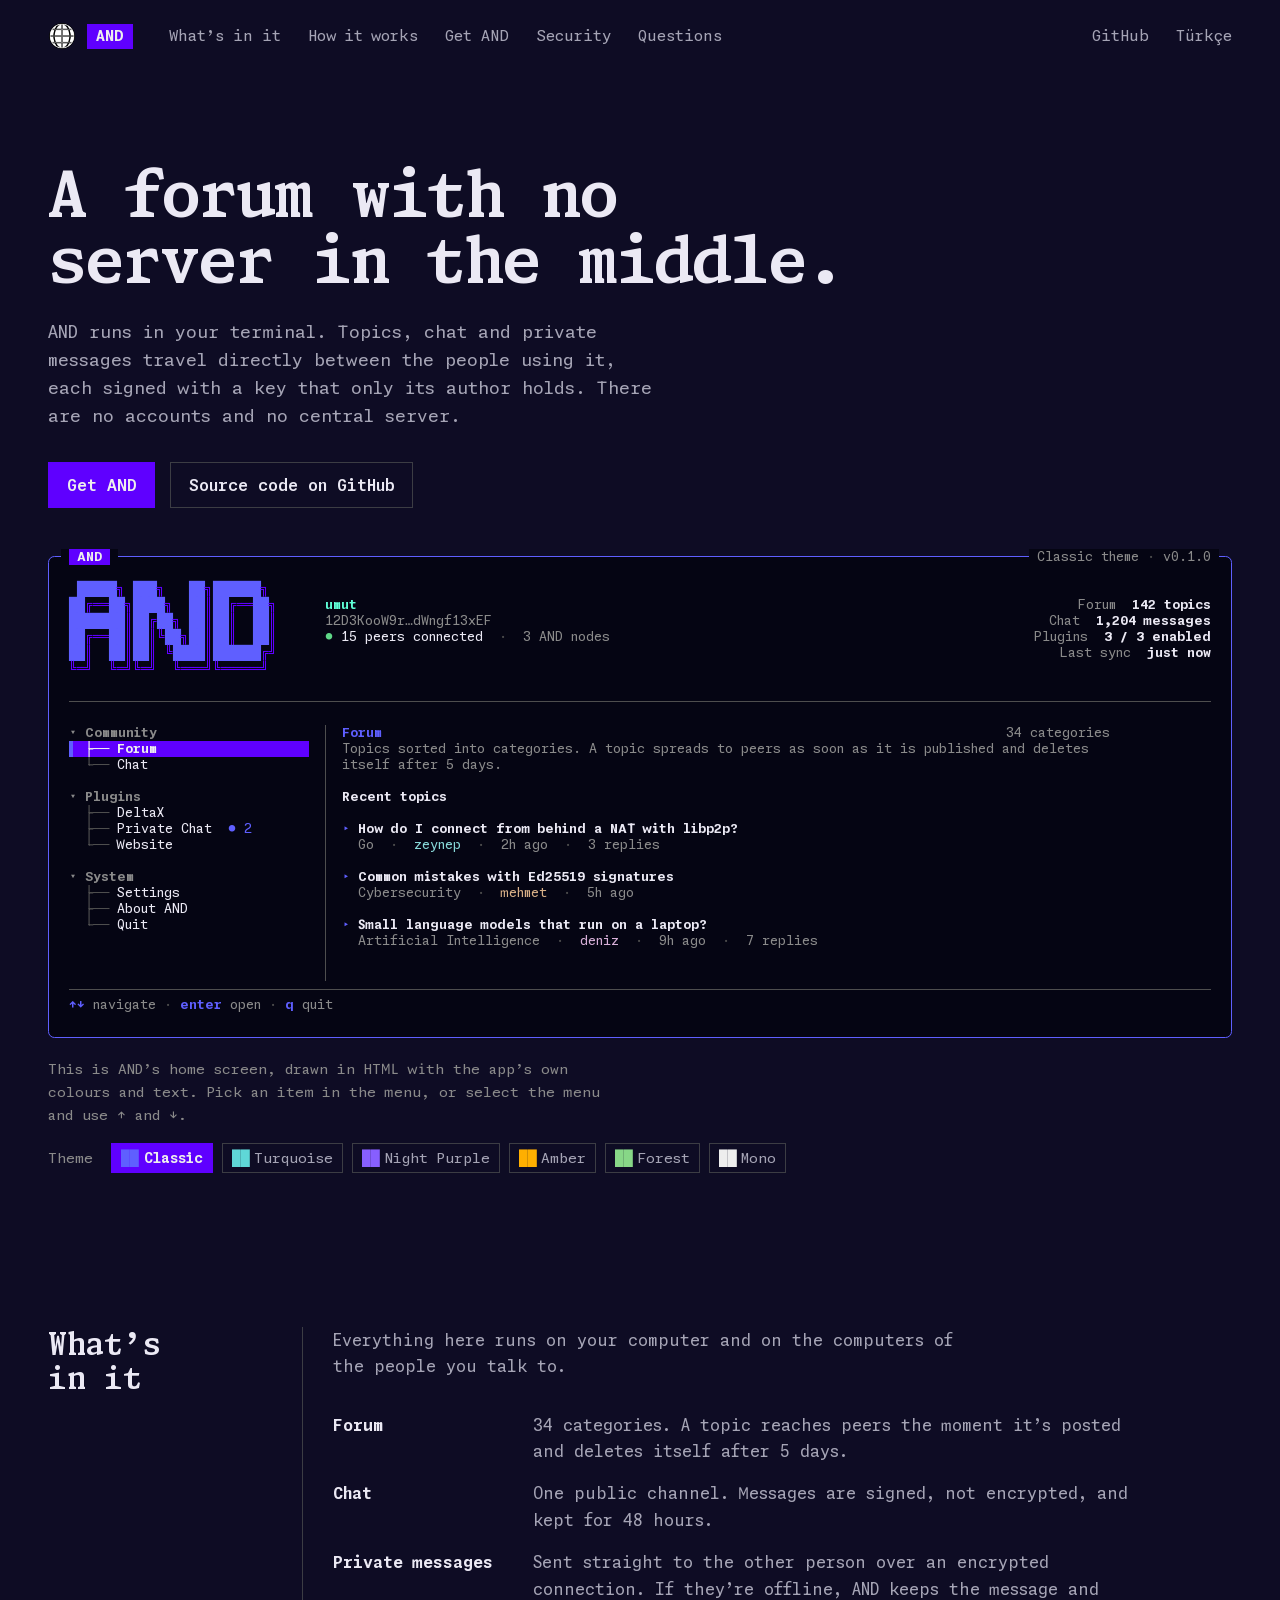
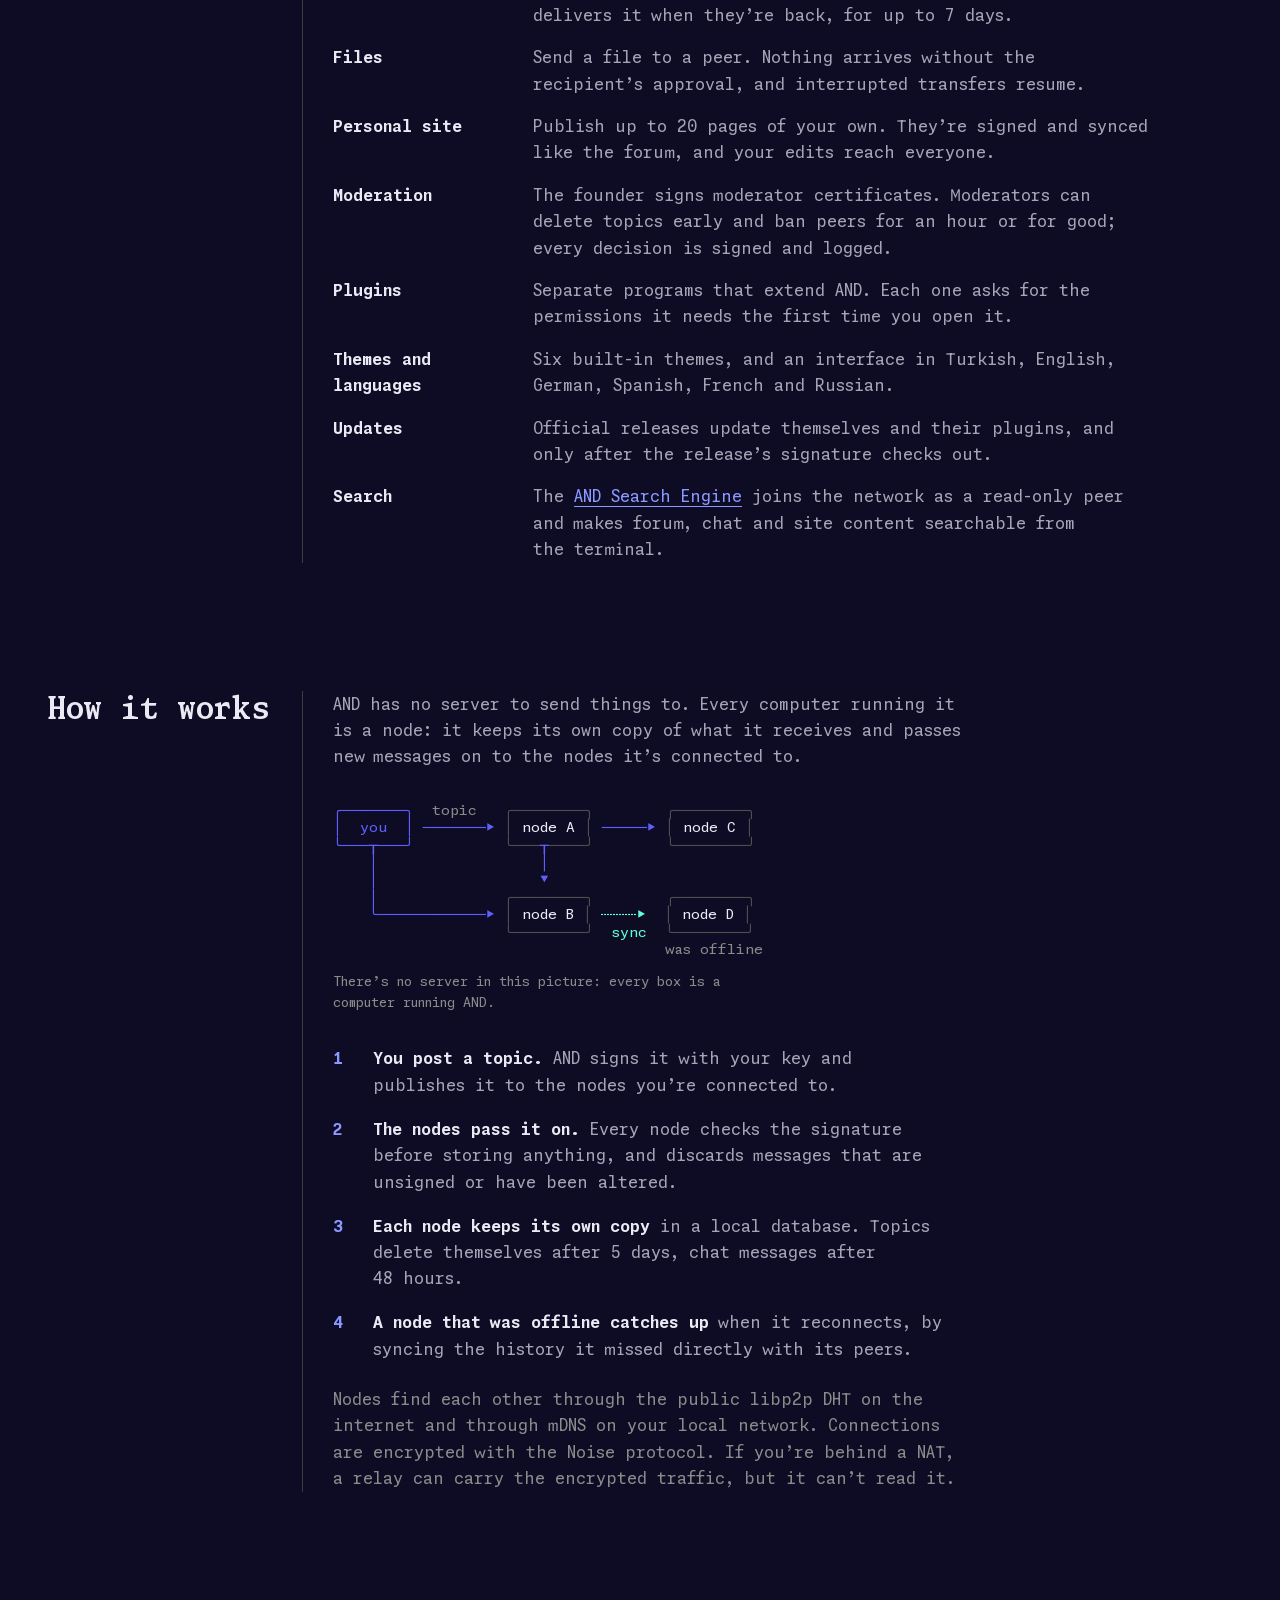
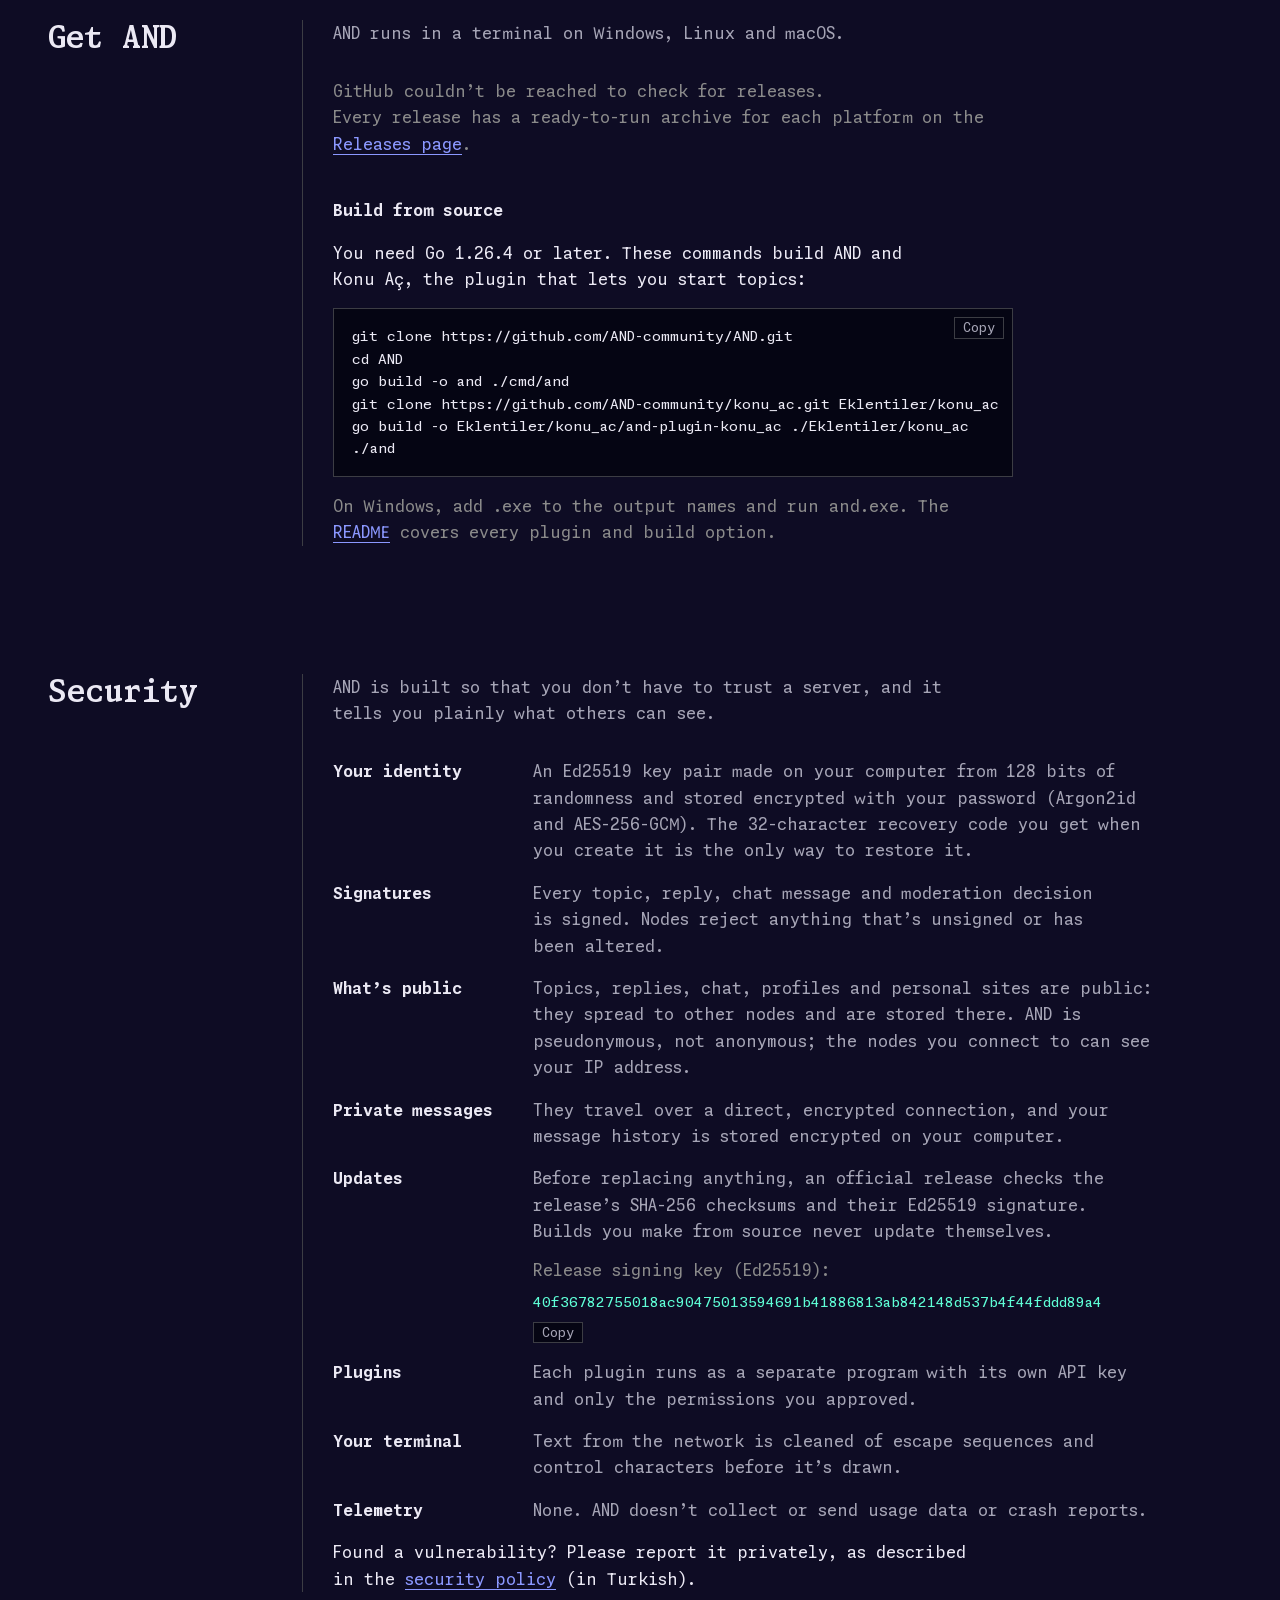
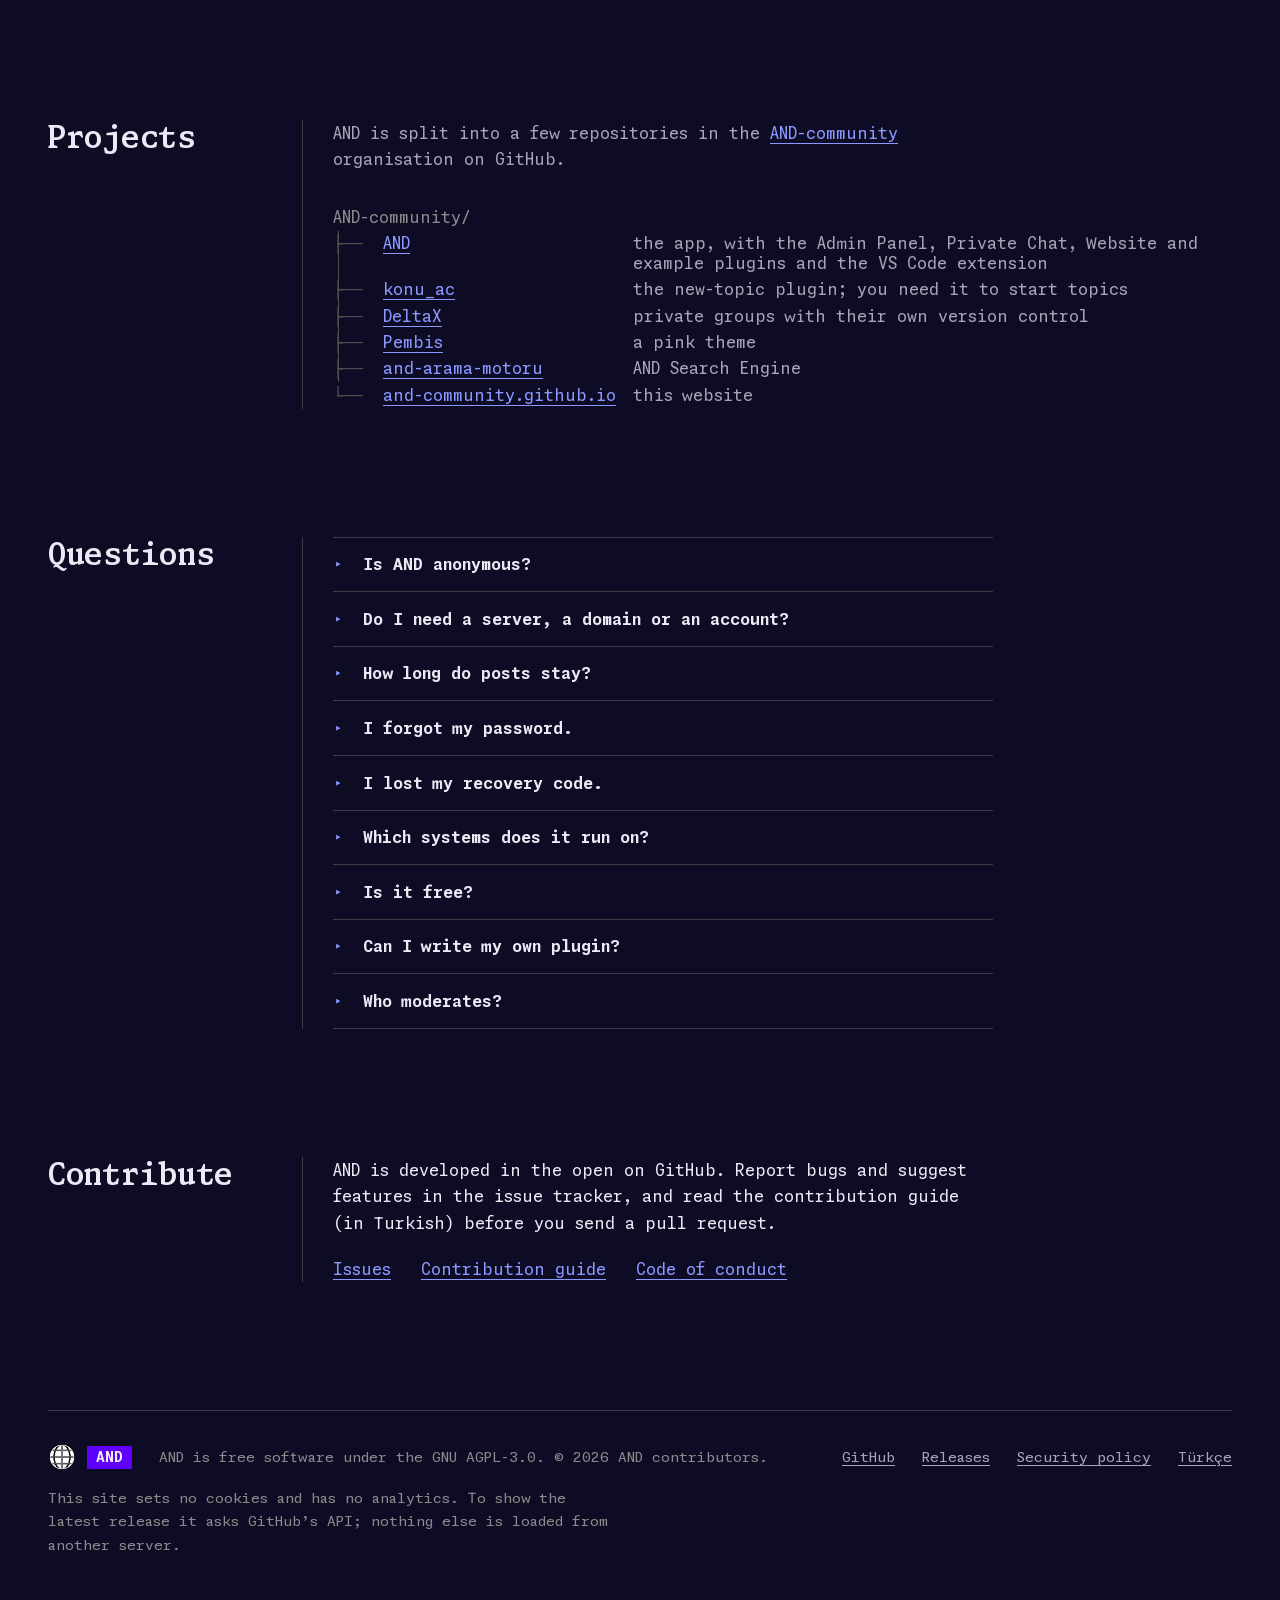
==== commit d05c83ef: "Logo: AND'ın küresi sitenin logosu ve simgesi - Üst çubukta, alt bilgide ve 404 sayfasında küre ile " ====
--- a/index.html
+++ b/index.html
@@ -11,8 +11,8 @@
 <link rel="alternate" hreflang="x-default" href="https://and-community.github.io/">
 <meta name="color-scheme" content="dark">
 <meta name="theme-color" content="#0e0c24">
-<link rel="icon" href="/favicon.ico" sizes="32x32">
-<link rel="icon" href="/assets/img/favicon.svg" type="image/svg+xml">
+<link rel="icon" href="/favicon.ico" sizes="16x16 32x32 48x48">
+<link rel="icon" href="/assets/img/logo.png" type="image/png" sizes="192x192">
 <link rel="apple-touch-icon" href="/assets/img/apple-touch-icon.png">
 <link rel="preload" href="/assets/fonts/and-site-mono.woff2" as="font" type="font/woff2" crossorigin>
 <link rel="preload" href="/assets/fonts/and-site-slab.woff2" as="font" type="font/woff2" crossorigin>
@@ -36,7 +36,7 @@
 <body>
 <a class="atla" href="#icerik">Skip to content</a>
 <header class="ust sayfa">
-<a class="marka" href="/" aria-label="AND home"><span class="hap">AND</span></a>
+<a class="marka" href="/" aria-label="AND home"><img src="/assets/img/logo.png" width="28" height="28" alt=""><span class="hap">AND</span></a>
 <nav class="ust-nav" aria-label="Main"><ul><li><a href="#features">What’s in it</a></li><li><a href="#how-it-works">How it works</a></li><li><a href="#get-and">Get AND</a></li><li><a href="#security">Security</a></li><li><a href="#questions">Questions</a></li></ul></nav>
 <ul class="ust-sag"><li><a href="https://github.com/AND-community/AND">GitHub</a></li><li><a href="/tr/" hreflang="tr" lang="tr">Türkçe</a></li></ul>
 </header>
@@ -145,7 +145,7 @@
 </div>
 </main>
 <footer class="alt sayfa">
-<div class="alt-ust"><span class="hap">AND</span><p>AND is free software under the <span class="kirilmaz">GNU AGPL-3.0</span>. © 2026 AND contributors.</p>
+<div class="alt-ust"><span class="marka"><img src="/assets/img/logo.png" width="28" height="28" alt=""><span class="hap">AND</span></span><p>AND is free software under the <span class="kirilmaz">GNU AGPL-3.0</span>. © 2026 AND contributors.</p>
 <ul class="alt-nav" aria-label="Footer"><li><a href="https://github.com/AND-community/AND">GitHub</a></li><li><a href="https://github.com/AND-community/AND/releases">Releases</a></li><li><a href="https://github.com/AND-community/AND/blob/main/SECURITY.md">Security policy</a></li><li><a href="/tr/" hreflang="tr" lang="tr">Türkçe</a></li></ul></div>
 <p class="alt-gizlilik">This site sets no cookies and has no analytics. To show the latest release it asks GitHub’s API; nothing else is loaded from another server.</p>
 </footer>
--- a/assets/css/site.css
+++ b/assets/css/site.css
@@ -165,7 +165,15 @@
   font-size: 0.9375rem;
 }
 
-.marka { text-decoration: none; }
+/* Logo (küre) ve "AND" yan yana; üst çubukta ve alt bilgide aynı. */
+.marka {
+  display: inline-flex;
+  align-items: center;
+  gap: 1.25ch;
+  text-decoration: none;
+}
+
+.marka img { display: block; }
 
 .ust-nav ul,
 .ust-sag {
@@ -995,7 +1003,7 @@
 .alt-ust {
   display: flex;
   flex-wrap: wrap;
-  align-items: baseline;
+  align-items: center;
   gap: 0.75rem 3ch;
 }
 
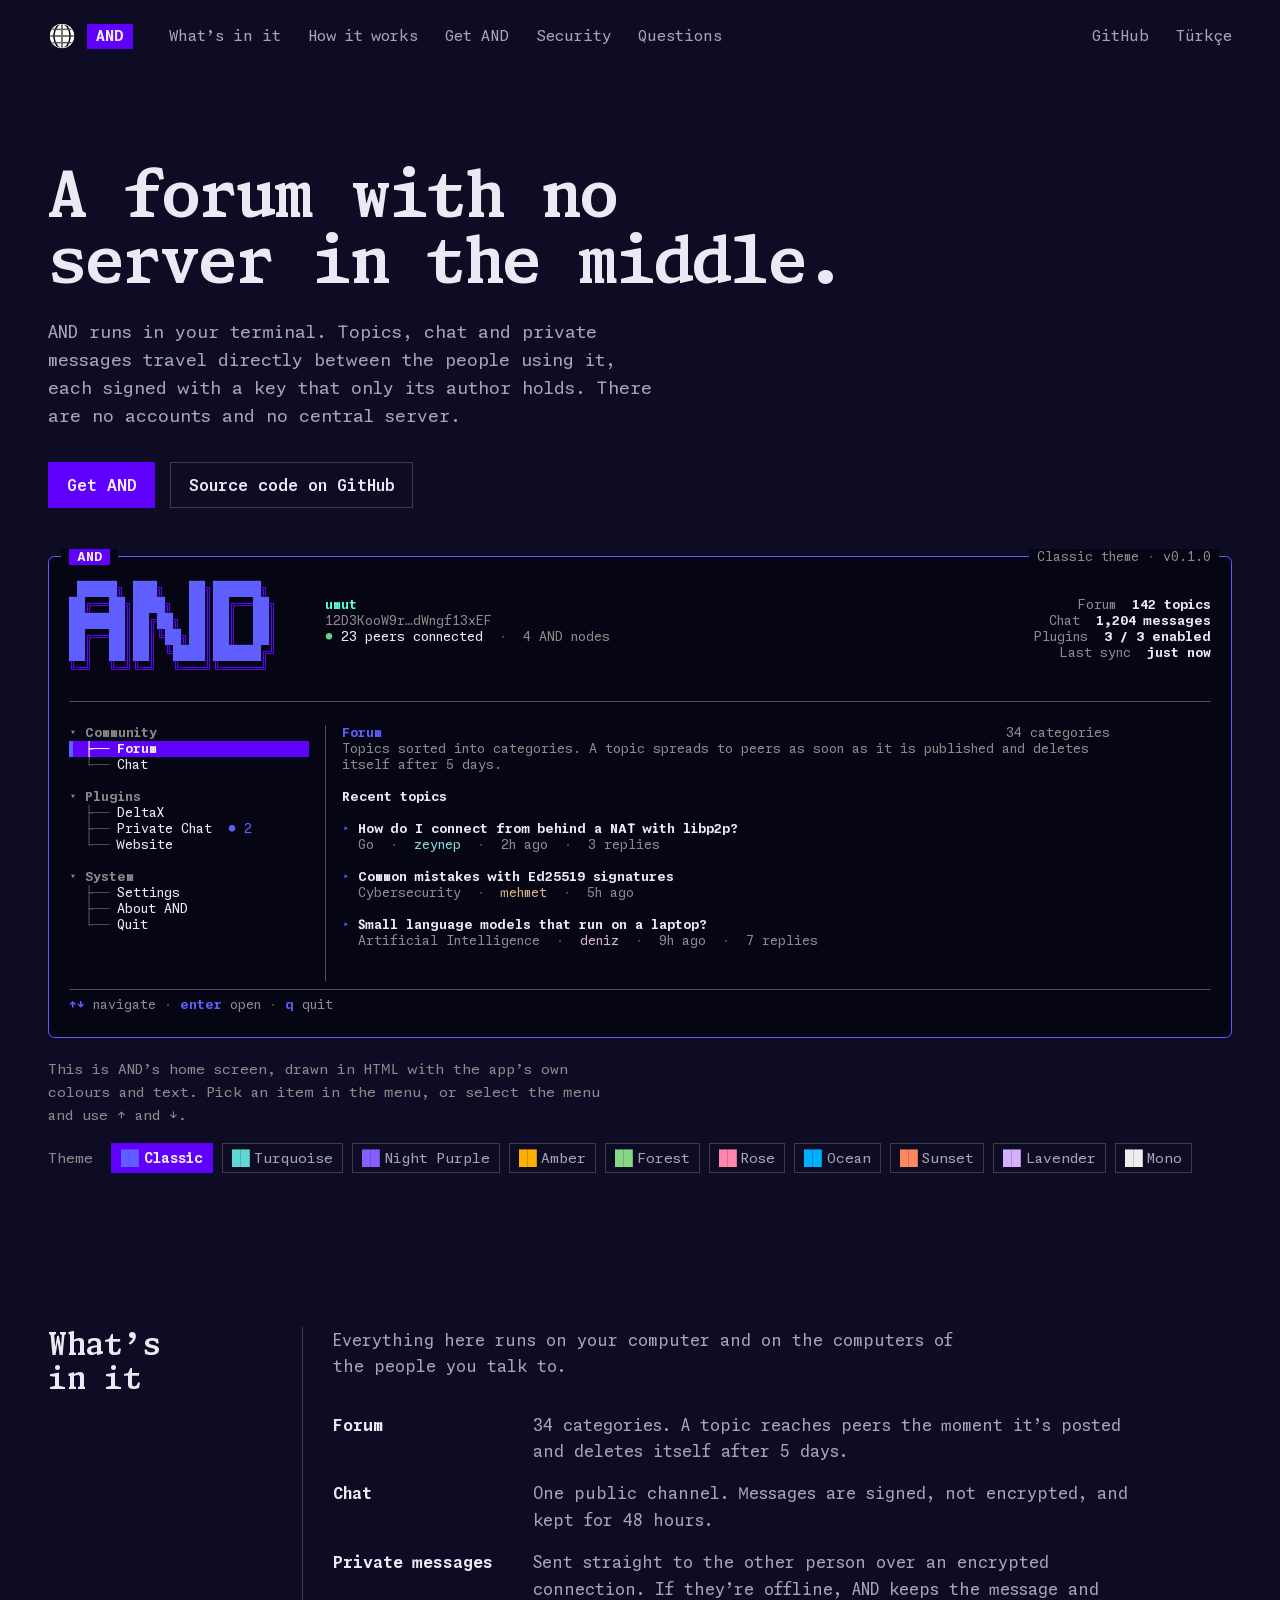
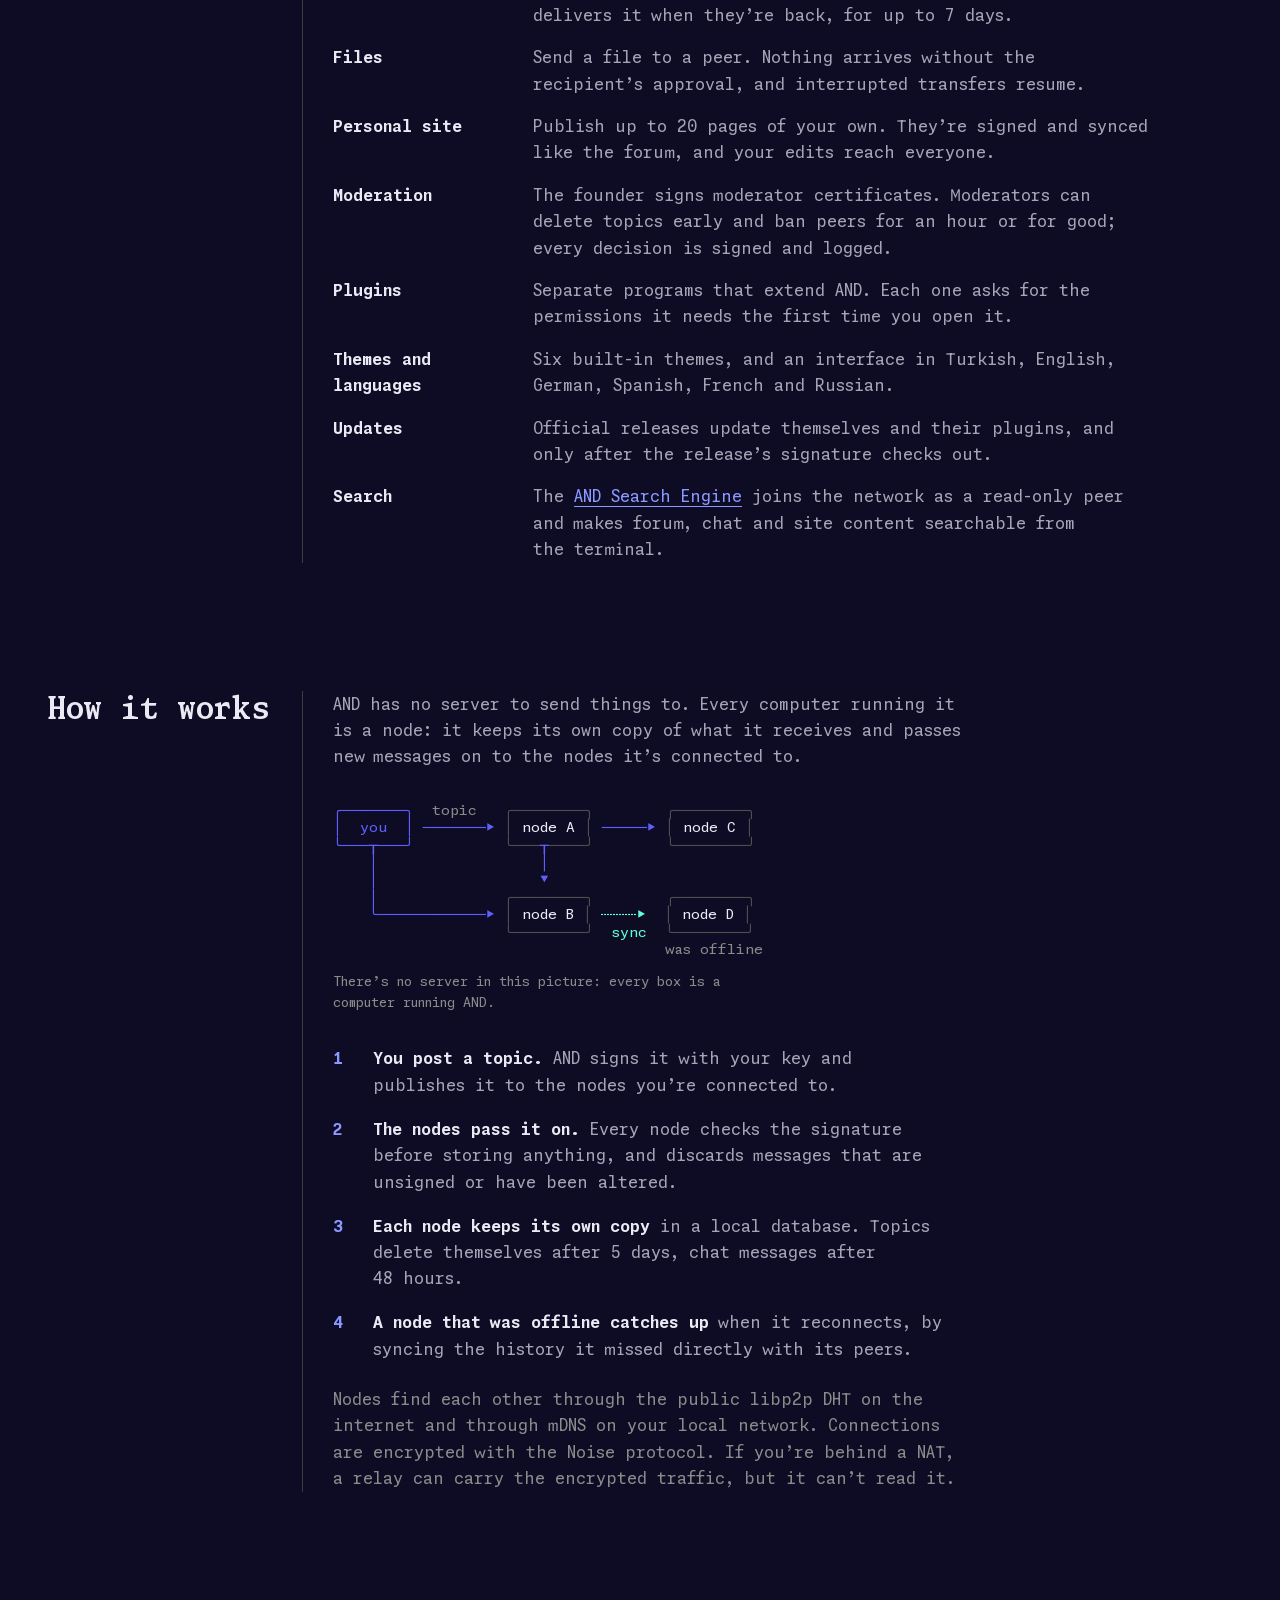
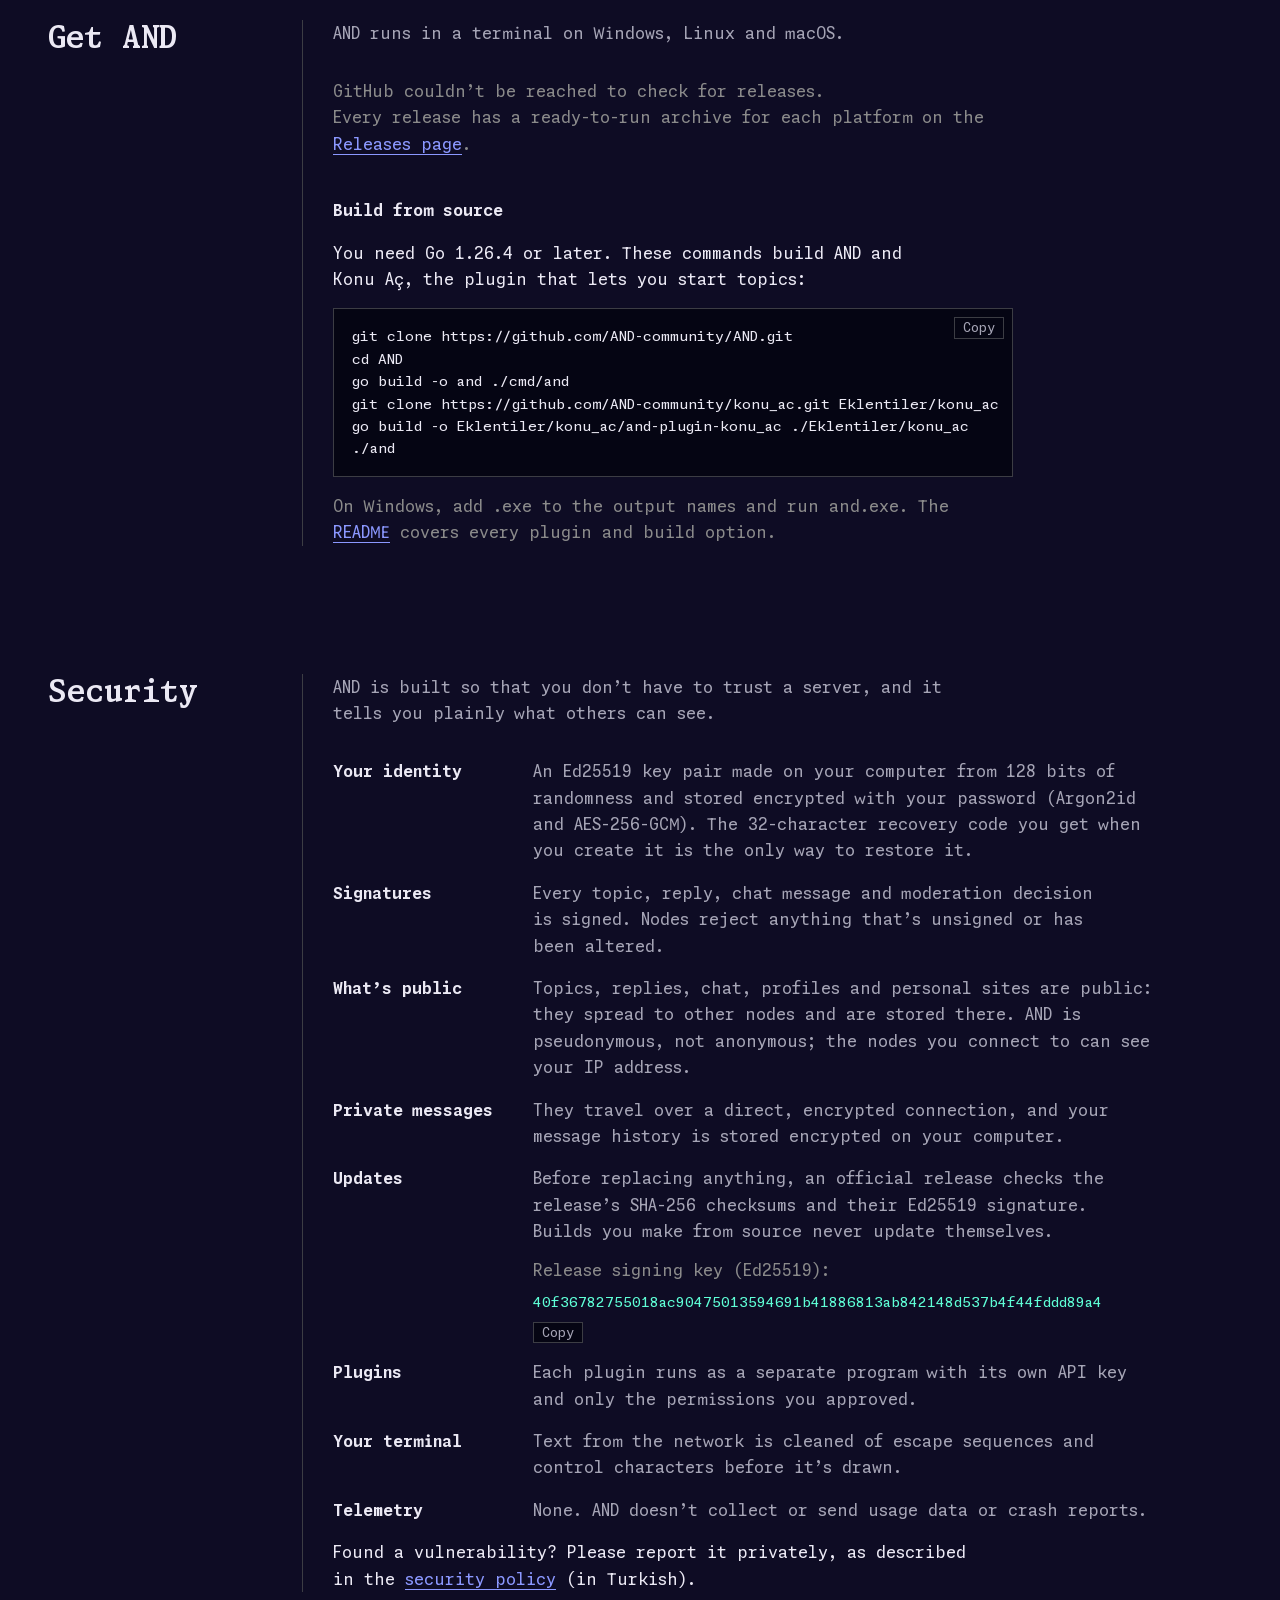
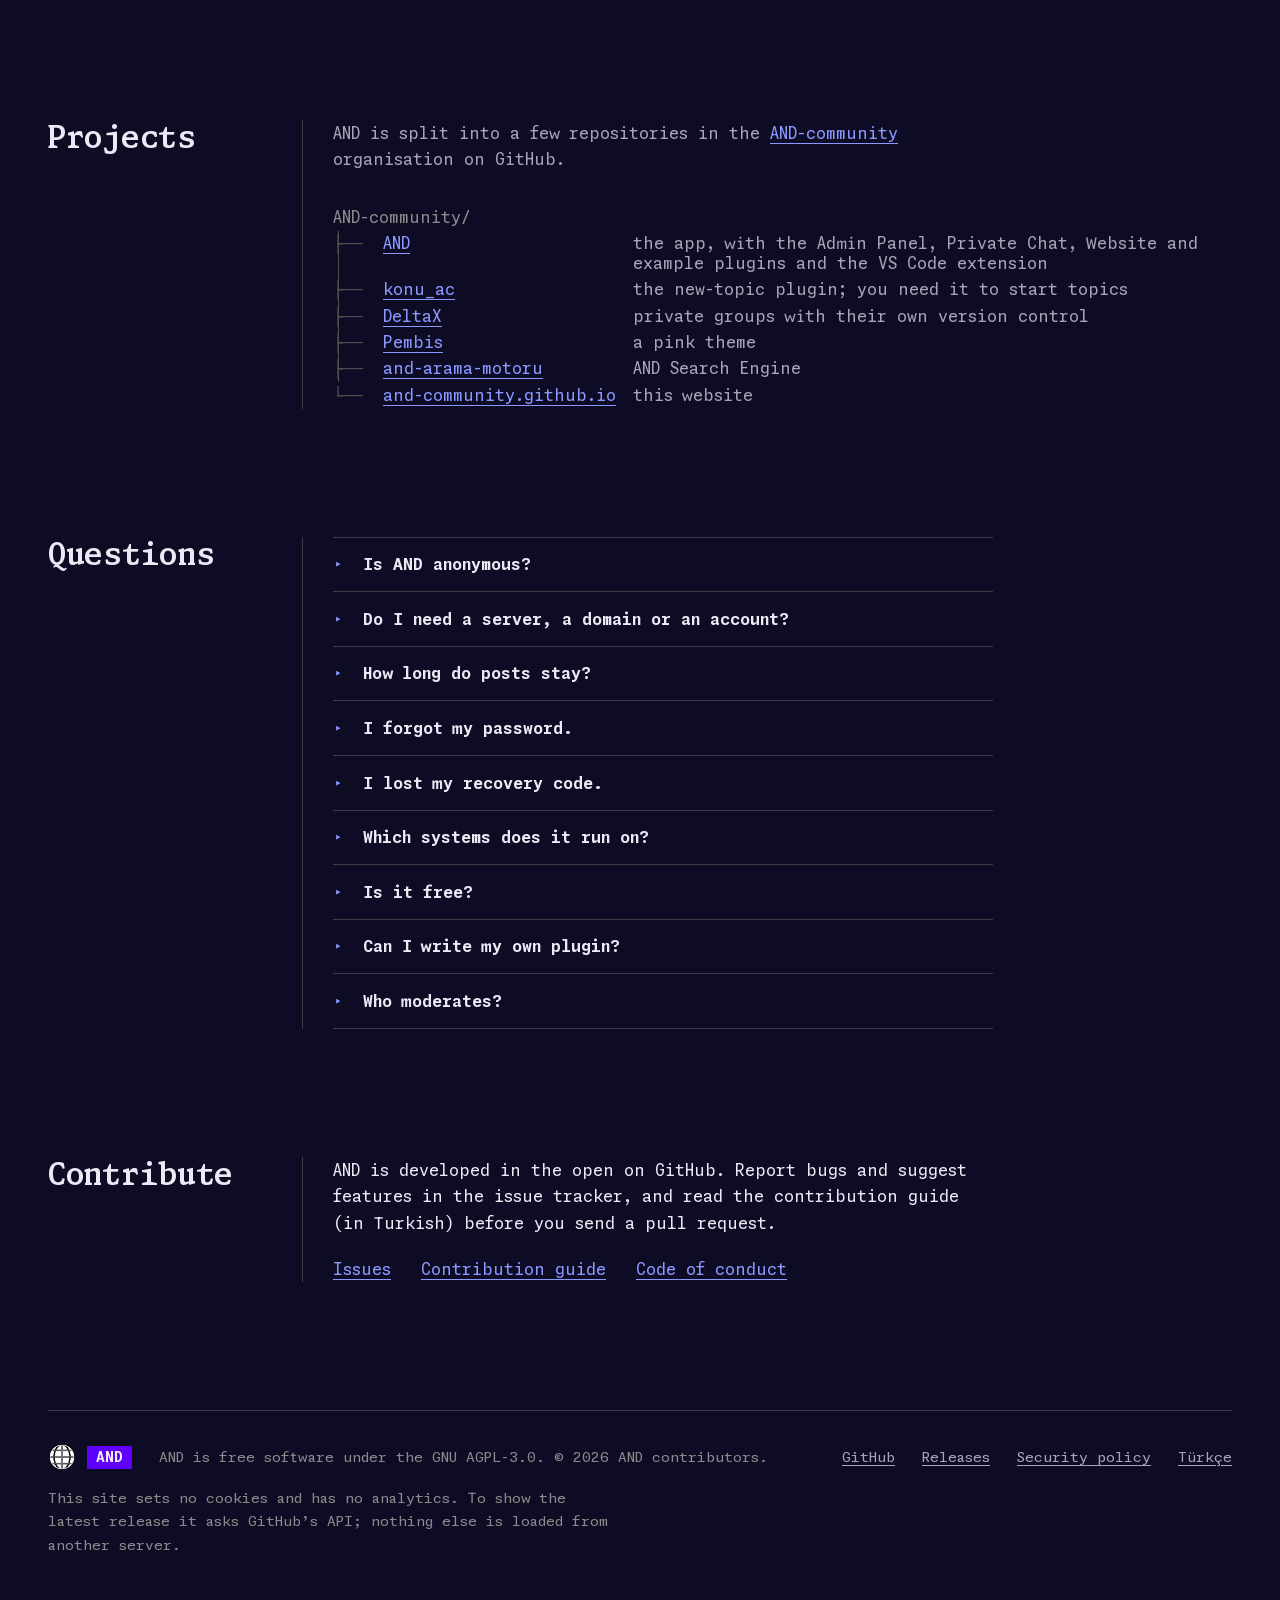
==== commit 7618d9d1: "Temalar: AND'ın 10 hazır teması (Gül, Okyanus, Gün Batımı, Lavanta eklendi) ve denetim betiği Co-Aut" ====
--- a/index.html
+++ b/index.html
@@ -29,7 +29,7 @@
 <meta property="og:locale" content="en_US">
 <meta property="og:locale:alternate" content="tr_TR">
 <meta name="twitter:card" content="summary_large_image">
-<script>try{var t=localStorage.getItem("and-tema");if(/^(klasik|turkuaz|gece-moru|kehribar|orman|mono)$/.test(t))document.documentElement.dataset.tema=t}catch(e){}</script>
+<script>try{var t=localStorage.getItem("and-tema");if(/^(klasik|turkuaz|gece-moru|kehribar|orman|gul|okyanus|gun-batimi|lavanta|mono)$/.test(t))document.documentElement.dataset.tema=t}catch(e){}</script>
 <script src="/assets/js/site.js" defer></script>
 <script type="application/ld+json">{"@context":"https://schema.org","@type":"SoftwareApplication","name":"AND","description":"AND is a free, open-source forum, chat and personal-site network that runs in your terminal. It is peer to peer: no accounts and no central server.","url":"https://and-community.github.io/","applicationCategory":"CommunicationApplication","operatingSystem":"Windows, Linux, macOS","softwareVersion":"v0.1.0","license":"https://www.gnu.org/licenses/agpl-3.0.html","isAccessibleForFree":true,"offers":{"@type":"Offer","price":"0","priceCurrency":"USD"},"downloadUrl":"https://github.com/AND-community/AND/releases","sameAs":["https://github.com/AND-community/AND"],"inLanguage":"en"}</script>
 </head>
@@ -63,14 +63,14 @@
 <hr class="t-ayrac" aria-hidden="true">
 <div class="t-paneller">
 <div class="t-agac" role="listbox" tabindex="0" aria-label="AND menu" aria-activedescendant="t-o-forum"><div role="group" aria-labelledby="t-g-topluluk"><div class="t-grup" id="t-g-topluluk"><span aria-hidden="true">▾ </span>Community</div><div class="t-oge" role="option" id="t-o-forum" aria-selected="true" data-panel="forum"><span class="t-on" aria-hidden="true"></span><span class="t-dal" aria-hidden="true">├── </span><span class="t-etiket" data-kapali="  off">Forum</span></div><div class="t-oge" role="option" id="t-o-sohbet" aria-selected="false" data-panel="sohbet"><span class="t-on" aria-hidden="true"></span><span class="t-dal" aria-hidden="true">└── </span><span class="t-etiket" data-kapali="  off">Chat</span></div></div><div class="t-bos" aria-hidden="true"></div><div role="group" aria-labelledby="t-g-eklentiler"><div class="t-grup" id="t-g-eklentiler"><span aria-hidden="true">▾ </span>Plugins</div><div class="t-oge" role="option" id="t-o-deltax" aria-selected="false" data-panel="deltax" data-eklenti="deltax"><span class="t-on" aria-hidden="true"></span><span class="t-dal" aria-hidden="true">├── </span><span class="t-etiket" data-kapali="  off">DeltaX</span></div><div class="t-oge" role="option" id="t-o-ozel_chat" aria-selected="false" data-panel="ozel_chat" data-eklenti="ozel_chat"><span class="t-on" aria-hidden="true"></span><span class="t-dal" aria-hidden="true">├── </span><span class="t-etiket" data-kapali="  off">Private Chat</span><span class="t-rozet" aria-hidden="true">  ● 2</span><span class="gorsel-gizli">, 2 unread messages</span></div><div class="t-oge" role="option" id="t-o-site" aria-selected="false" data-panel="site" data-eklenti="site"><span class="t-on" aria-hidden="true"></span><span class="t-dal" aria-hidden="true">└── </span><span class="t-etiket" data-kapali="  off">Website</span></div></div><div class="t-bos" aria-hidden="true"></div><div role="group" aria-labelledby="t-g-sistem"><div class="t-grup" id="t-g-sistem"><span aria-hidden="true">▾ </span>System</div><div class="t-oge" role="option" id="t-o-ayarlar" aria-selected="false" data-panel="ayarlar"><span class="t-on" aria-hidden="true"></span><span class="t-dal" aria-hidden="true">├── </span><span class="t-etiket" data-kapali="  off">Settings</span></div><div class="t-oge" role="option" id="t-o-hakkinda" aria-selected="false" data-panel="hakkinda"><span class="t-on" aria-hidden="true"></span><span class="t-dal" aria-hidden="true">├── </span><span class="t-etiket" data-kapali="  off">About AND</span></div><div class="t-oge" role="option" id="t-o-cikis" aria-selected="false" data-panel="cikis"><span class="t-on" aria-hidden="true"></span><span class="t-dal" aria-hidden="true">└── </span><span class="t-etiket" data-kapali="  off">Quit</span></div></div></div>
-<div class="t-ayrinti"><div class="t-panel" data-panel-icerik="forum"><div class="t-ana"><p class="t-baslik"><b>Forum</b><span class="t-soluk">34 categories</span></p><p class="t-aciklama">Topics sorted into categories. A topic spreads to peers as soon as it is published and deletes itself after 5 days.</p><div class="t-ara"></div><p class="t-bolum">Recent topics</p><div class="t-ara"></div><p class="t-satir"><span class="t-isaret">▸ </span><b>How do I connect from behind a NAT with libp2p?</b></p><p class="t-satir">  <span class="t-soluk">Go</span><span class="t-sil">  ·  </span><span style="color:#87d7d7">zeynep</span><span class="t-sil">  ·  </span><span class="t-soluk">2h ago</span><span class="t-sil">  ·  </span><span class="t-soluk">3 replies</span></p><div class="t-ara"></div><p class="t-satir"><span class="t-isaret">▸ </span><b>Common mistakes with Ed25519 signatures</b></p><p class="t-satir">  <span class="t-soluk">Cybersecurity</span><span class="t-sil">  ·  </span><span style="color:#d7af87">mehmet</span><span class="t-sil">  ·  </span><span class="t-soluk">5h ago</span></p><div class="t-ara"></div><p class="t-satir"><span class="t-isaret">▸ </span><b>Small language models that run on a laptop?</b></p><p class="t-satir">  <span class="t-soluk">Artificial Intelligence</span><span class="t-sil">  ·  </span><span style="color:#d7afd7">deniz</span><span class="t-sil">  ·  </span><span class="t-soluk">9h ago</span><span class="t-sil">  ·  </span><span class="t-soluk">7 replies</span></p><div class="t-ara"></div></div><div class="t-yan"><p class="t-bolum">Categories</p><p class="t-soluk">Most topics</p><div class="t-ara"></div><p class="t-cubuk"><span class="t-cubuk-ad">Go</span><span class="t-dolu">━━━━━━━━━━━━━━━━━━━━</span><span class="t-kalan"></span><span class="t-sayi">   31</span></p><p class="t-cubuk"><span class="t-cubuk-ad">Python</span><span class="t-dolu">━━━━━━━━━━━━━━━</span><span class="t-kalan">─────</span><span class="t-sayi">   24</span></p><p class="t-cubuk"><span class="t-cubuk-ad">Cybersecurity</span><span class="t-dolu">━━━━━━━━━━━━</span><span class="t-kalan">────────</span><span class="t-sayi">   18</span></p><p class="t-cubuk"><span class="t-cubuk-ad">Linux</span><span class="t-dolu">━━━━━━━━━━</span><span class="t-kalan">──────────</span><span class="t-sayi">   15</span></p><p class="t-cubuk"><span class="t-cubuk-ad">Artificial Intelligence</span><span class="t-dolu">━━━━━━━━</span><span class="t-kalan">────────────</span><span class="t-sayi">   12</span></p><p class="t-cubuk"><span class="t-cubuk-ad">Rust</span><span class="t-dolu">━━━━━━</span><span class="t-kalan">──────────────</span><span class="t-sayi">    9</span></p><p class="t-cubuk"><span class="t-cubuk-ad">Web</span><span class="t-dolu">━━━━━</span><span class="t-kalan">───────────────</span><span class="t-sayi">    8</span></p><p class="t-cubuk"><span class="t-cubuk-ad">Databases</span><span class="t-dolu">━━━</span><span class="t-kalan">─────────────────</span><span class="t-sayi">    5</span></p></div></div><div class="t-panel" data-panel-icerik="sohbet" hidden><div class="t-ana"><p class="t-baslik"><b>Chat</b><span class="t-soluk">public channel</span></p><p class="t-aciklama">Public channel open to everyone. Messages are signed but not encrypted; anyone on the network can read them.</p><div class="t-ara"></div><p class="t-bolum">Recent messages</p><p class="t-satir"><span class="t-soluk">21:04</span>  <b style="color:#87d7d7">zeynep        </b>  anyone tried the branch view in the new DeltaX?</p><p class="t-satir"><span class="t-soluk">21:05</span>  <b style="color:#d7af87">mehmet        </b>  yes, the folded diffs make big files readable</p><p class="t-satir"><span class="t-soluk">21:07</span>  <b style="color:#d7afd7">deniz         </b>  is there a Rust category?</p><p class="t-satir"><span class="t-soluk">21:07</span>  <b style="color:#87d7d7">zeynep        </b>  there are 34 categories, Rust is one of them</p><p class="t-satir"><span class="t-soluk">21:09</span>  <b class="t-isaret">umut          </b>  welcome, deniz</p><p class="t-satir"><span class="t-soluk">21:12</span>  <b style="color:#afd787">ayşe          </b>  switched the interface to English with ctrl+l, works great</p></div><div class="t-yan"><p class="t-bolum">Most active</p><p class="t-soluk">In the loaded chat history</p><div class="t-ara"></div><p class="t-cubuk"><span class="t-cubuk-ad"><span style="color:#87d7d7">zeynep</span></span><span class="t-dolu">━━━━━━━━━━━━━━━━━━━━</span><span class="t-kalan"></span><span class="t-sayi">   48</span></p><p class="t-cubuk"><span class="t-cubuk-ad"><span style="color:#d7af87">mehmet</span></span><span class="t-dolu">━━━━━━━━━━━━━━━</span><span class="t-kalan">─────</span><span class="t-sayi">   35</span></p><p class="t-cubuk"><span class="t-cubuk-ad"><span class="t-isaret">umut</span></span><span class="t-dolu">━━━━━━━━━━━</span><span class="t-kalan">─────────</span><span class="t-sayi">   27</span></p><p class="t-cubuk"><span class="t-cubuk-ad"><span style="color:#d7afd7">deniz</span></span><span class="t-dolu">━━━━━━━━</span><span class="t-kalan">────────────</span><span class="t-sayi">   19</span></p><p class="t-cubuk"><span class="t-cubuk-ad"><span style="color:#afd787">ayşe</span></span><span class="t-dolu">━━━━━</span><span class="t-kalan">───────────────</span><span class="t-sayi">   12</span></p></div></div><div class="t-panel" data-panel-icerik="deltax" hidden><div class="t-ana"><p class="t-baslik"><b>DeltaX</b><span class="t-ok" data-durum-acik>● on</span><span class="t-soluk" data-durum-kapali hidden>○ disabled</span></p><p class="t-aciklama">Private groups for developing projects with their own version control — end-to-end encrypted sync only between group members, outside the main network</p><div class="t-ara"></div><p class="t-kv"><span style="width:10ch">Version</span><span>v1.7.1</span></p><p class="t-kv"><span style="width:10ch">Author</span><span>AND</span></p><p class="t-kv"><span style="width:10ch">Program</span><span>~/AND/Eklentiler/DeltaX/and-plugin-DeltaX</span></p><div class="t-ara"></div><p class="t-aciklama" data-ipucu-acik>enter to open, space to disable. Disabled plugins appear dimmed in the menu.</p><p class="t-aciklama" data-ipucu-kapali hidden>space to enable. While disabled it is not started and cannot access AND’s API.</p></div><div class="t-yan"><p class="t-bolum">Installed plugins</p><div class="t-ara"></div><p class="t-baslik"><span><span class="t-ok" data-eklenti-nokta="deltax">●</span> DeltaX</span><span class="t-soluk">1.7.1</span></p><p class="t-baslik"><span><span class="t-ok" data-eklenti-nokta="pembis">●</span> Pembiş Theme</span><span class="t-soluk">1.2.0</span></p><p class="t-baslik"><span><span class="t-ok" data-eklenti-nokta="ozel_chat">●</span> Private Chat</span><span class="t-soluk">2.1.1</span></p><p class="t-baslik"><span><span class="t-ok" data-eklenti-nokta="site">●</span> Website</span><span class="t-soluk">1.3.1</span></p></div></div><div class="t-panel" data-panel-icerik="ozel_chat" hidden><div class="t-ana"><p class="t-baslik"><b>Private Chat</b><span class="t-ok" data-durum-acik>● on</span><span class="t-soluk" data-durum-kapali hidden>○ disabled</span></p><p class="t-aciklama">Message peers directly, send files and approve incoming file requests</p><div class="t-ara"></div><p class="t-kv"><span style="width:10ch">Version</span><span>v2.1.1</span></p><p class="t-kv"><span style="width:10ch">Author</span><span>AND</span></p><p class="t-kv"><span style="width:10ch">Program</span><span>~/AND/Eklentiler/ozel_chat/and-plugin-ozel_chat</span></p><div class="t-ara"></div><p class="t-aciklama" data-ipucu-acik>enter to open, space to disable. Disabled plugins appear dimmed in the menu.</p><p class="t-aciklama" data-ipucu-kapali hidden>space to enable. While disabled it is not started and cannot access AND’s API.</p></div><div class="t-yan"><p class="t-bolum">Installed plugins</p><div class="t-ara"></div><p class="t-baslik"><span><span class="t-ok" data-eklenti-nokta="deltax">●</span> DeltaX</span><span class="t-soluk">1.7.1</span></p><p class="t-baslik"><span><span class="t-ok" data-eklenti-nokta="pembis">●</span> Pembiş Theme</span><span class="t-soluk">1.2.0</span></p><p class="t-baslik"><span><span class="t-ok" data-eklenti-nokta="ozel_chat">●</span> Private Chat</span><span class="t-soluk">2.1.1</span></p><p class="t-baslik"><span><span class="t-ok" data-eklenti-nokta="site">●</span> Website</span><span class="t-soluk">1.3.1</span></p></div></div><div class="t-panel" data-panel-icerik="site" hidden><div class="t-ana"><p class="t-baslik"><b>Website</b><span class="t-ok" data-durum-acik>● on</span><span class="t-soluk" data-durum-kapali hidden>○ disabled</span></p><p class="t-aciklama">Create, edit and publish your own multi-page personal website</p><div class="t-ara"></div><p class="t-kv"><span style="width:10ch">Version</span><span>v1.3.1</span></p><p class="t-kv"><span style="width:10ch">Author</span><span>AND</span></p><p class="t-kv"><span style="width:10ch">Program</span><span>~/AND/Eklentiler/site/and-plugin-site</span></p><div class="t-ara"></div><p class="t-aciklama" data-ipucu-acik>enter to open, space to disable. Disabled plugins appear dimmed in the menu.</p><p class="t-aciklama" data-ipucu-kapali hidden>space to enable. While disabled it is not started and cannot access AND’s API.</p></div><div class="t-yan"><p class="t-bolum">Installed plugins</p><div class="t-ara"></div><p class="t-baslik"><span><span class="t-ok" data-eklenti-nokta="deltax">●</span> DeltaX</span><span class="t-soluk">1.7.1</span></p><p class="t-baslik"><span><span class="t-ok" data-eklenti-nokta="pembis">●</span> Pembiş Theme</span><span class="t-soluk">1.2.0</span></p><p class="t-baslik"><span><span class="t-ok" data-eklenti-nokta="ozel_chat">●</span> Private Chat</span><span class="t-soluk">2.1.1</span></p><p class="t-baslik"><span><span class="t-ok" data-eklenti-nokta="site">●</span> Website</span><span class="t-soluk">1.3.1</span></p></div></div><div class="t-panel" data-panel-icerik="ayarlar" hidden><div class="t-ana"><p class="t-baslik"><b>Settings</b></p><p class="t-aciklama">Your identity and profile, installed plugins and themes.</p><div class="t-ara"></div><p class="t-kv"><span style="width:14ch">Theme</span><span><span data-tema-adi>Classic</span></span></p><p class="t-kv"><span style="width:14ch">Version</span><span>v0.1.0</span></p><p class="t-kv"><span style="width:14ch">Plugins</span><span><span data-yuklu-sayi>5 installed, 5 enabled</span></span></p><p class="t-kv"><span style="width:14ch">Data folder</span><span>~/.config/and</span></p><div class="t-ara"></div><p class="t-aciklama">To change the theme, go to Settings → Themes.</p></div><div class="t-yan"><p class="t-bolum">Themes</p><p class="t-soluk">Chosen in Settings → Themes</p><div class="t-ara"></div><button type="button" class="t-tema-satir etkin" data-tema-sec="klasik" aria-pressed="true" aria-label="Classic theme"><span class="t-tema-ad">Classic     </span>  <span style="color:#5f5fff">██</span> <span style="color:#5f00ff">██</span> <span style="color:#5fffd7">██</span> <span style="color:#0087ff">██</span> <span class="t-ok" data-etkin> ● active</span></button><button type="button" class="t-tema-satir" data-tema-sec="turkuaz" aria-pressed="false" aria-label="Turquoise theme"><span class="t-tema-ad">Turquoise   </span>  <span style="color:#5fd7d7">██</span> <span style="color:#005f5f">██</span> <span style="color:#ffaf87">██</span> <span style="color:#af87ff">██</span> <span class="t-ok" data-etkin hidden> ● active</span></button><button type="button" class="t-tema-satir" data-tema-sec="gece-moru" aria-pressed="false" aria-label="Night Purple theme"><span class="t-tema-ad">Night Purple</span>  <span style="color:#875fff">██</span> <span style="color:#5f00af">██</span> <span style="color:#5fffd7">██</span> <span style="color:#5fafff">██</span> <span class="t-ok" data-etkin hidden> ● active</span></button><button type="button" class="t-tema-satir" data-tema-sec="kehribar" aria-pressed="false" aria-label="Amber theme"><span class="t-tema-ad">Amber       </span>  <span style="color:#ffaf00">██</span> <span style="color:#875f00">██</span> <span style="color:#d7af87">██</span> <span style="color:#87d7ff">██</span> <span class="t-ok" data-etkin hidden> ● active</span></button><button type="button" class="t-tema-satir" data-tema-sec="orman" aria-pressed="false" aria-label="Forest theme"><span class="t-tema-ad">Forest      </span>  <span style="color:#87d787">██</span> <span style="color:#005f00">██</span> <span style="color:#ffd7af">██</span> <span style="color:#87d7ff">██</span> <span class="t-ok" data-etkin hidden> ● active</span></button><button type="button" class="t-tema-satir" data-tema-sec="mono" aria-pressed="false" aria-label="Mono theme"><span class="t-tema-ad">Mono        </span>  <span style="color:#eeeeee">██</span> <span style="color:#585858">██</span> <span style="color:#d0d0d0">██</span> <span style="color:#bcbcbc">██</span> <span class="t-ok" data-etkin hidden> ● active</span></button></div></div><div class="t-panel" data-panel-icerik="hakkinda" hidden><div class="t-ana"><p class="t-baslik"><b>About AND</b><span class="t-soluk">v0.1.0</span></p><p class="t-aciklama">Version, copyright and license notice, privacy summary, community rules and the licenses of third-party components.</p><div class="t-ara"></div><p class="t-kv"><span style="width:14ch">License</span><span><span class="kirilmaz">GNU AGPL-3.0</span></span></p><p class="t-kv"><span style="width:14ch">Source code</span><span>https://github.com/AND-community/AND</span></p><p class="t-kv"><span style="width:14ch">Components</span><span>146 open source components</span></p><div class="t-ara"></div><p class="t-aciklama">This program comes with ABSOLUTELY NO WARRANTY; you may modify and redistribute it under the terms of the <span class="kirilmaz">GNU AGPL-3.0</span>. Press enter for details.</p></div></div><div class="t-panel" data-panel-icerik="cikis" hidden><div class="t-ana"><p class="t-baslik"><b>Quit</b></p><p class="t-aciklama">Closes AND. Topics, chat history and your identity stay on this computer; you reconnect to the network the next time you open it.</p></div></div></div>
+<div class="t-ayrinti"><div class="t-panel" data-panel-icerik="forum"><div class="t-ana"><p class="t-baslik"><b>Forum</b><span class="t-soluk">34 categories</span></p><p class="t-aciklama">Topics sorted into categories. A topic spreads to peers as soon as it is published and deletes itself after 5 days.</p><div class="t-ara"></div><p class="t-bolum">Recent topics</p><div class="t-ara"></div><p class="t-satir"><span class="t-isaret">▸ </span><b>How do I connect from behind a NAT with libp2p?</b></p><p class="t-satir">  <span class="t-soluk">Go</span><span class="t-sil">  ·  </span><span style="color:#87d7d7">zeynep</span><span class="t-sil">  ·  </span><span class="t-soluk">2h ago</span><span class="t-sil">  ·  </span><span class="t-soluk">3 replies</span></p><div class="t-ara"></div><p class="t-satir"><span class="t-isaret">▸ </span><b>Common mistakes with Ed25519 signatures</b></p><p class="t-satir">  <span class="t-soluk">Cybersecurity</span><span class="t-sil">  ·  </span><span style="color:#d7af87">mehmet</span><span class="t-sil">  ·  </span><span class="t-soluk">5h ago</span></p><div class="t-ara"></div><p class="t-satir"><span class="t-isaret">▸ </span><b>Small language models that run on a laptop?</b></p><p class="t-satir">  <span class="t-soluk">Artificial Intelligence</span><span class="t-sil">  ·  </span><span style="color:#d7afd7">deniz</span><span class="t-sil">  ·  </span><span class="t-soluk">9h ago</span><span class="t-sil">  ·  </span><span class="t-soluk">7 replies</span></p><div class="t-ara"></div></div><div class="t-yan"><p class="t-bolum">Categories</p><p class="t-soluk">Most topics</p><div class="t-ara"></div><p class="t-cubuk"><span class="t-cubuk-ad">Go</span><span class="t-dolu">━━━━━━━━━━━━━━━━━━━━</span><span class="t-kalan"></span><span class="t-sayi">   31</span></p><p class="t-cubuk"><span class="t-cubuk-ad">Python</span><span class="t-dolu">━━━━━━━━━━━━━━━</span><span class="t-kalan">─────</span><span class="t-sayi">   24</span></p><p class="t-cubuk"><span class="t-cubuk-ad">Cybersecurity</span><span class="t-dolu">━━━━━━━━━━━━</span><span class="t-kalan">────────</span><span class="t-sayi">   18</span></p><p class="t-cubuk"><span class="t-cubuk-ad">Linux</span><span class="t-dolu">━━━━━━━━━━</span><span class="t-kalan">──────────</span><span class="t-sayi">   15</span></p><p class="t-cubuk"><span class="t-cubuk-ad">Artificial Intelligence</span><span class="t-dolu">━━━━━━━━</span><span class="t-kalan">────────────</span><span class="t-sayi">   12</span></p><p class="t-cubuk"><span class="t-cubuk-ad">Rust</span><span class="t-dolu">━━━━━━</span><span class="t-kalan">──────────────</span><span class="t-sayi">    9</span></p><p class="t-cubuk"><span class="t-cubuk-ad">Web</span><span class="t-dolu">━━━━━</span><span class="t-kalan">───────────────</span><span class="t-sayi">    8</span></p><p class="t-cubuk"><span class="t-cubuk-ad">Databases</span><span class="t-dolu">━━━</span><span class="t-kalan">─────────────────</span><span class="t-sayi">    5</span></p></div></div><div class="t-panel" data-panel-icerik="sohbet" hidden><div class="t-ana"><p class="t-baslik"><b>Chat</b><span class="t-soluk">public channel</span></p><p class="t-aciklama">Public channel open to everyone. Messages are signed but not encrypted; anyone on the network can read them.</p><div class="t-ara"></div><p class="t-bolum">Recent messages</p><p class="t-satir"><span class="t-soluk">21:04</span>  <b style="color:#87d7d7">zeynep        </b>  anyone tried the branch view in the new DeltaX?</p><p class="t-satir"><span class="t-soluk">21:05</span>  <b style="color:#d7af87">mehmet        </b>  yes, the folded diffs make big files readable</p><p class="t-satir"><span class="t-soluk">21:07</span>  <b style="color:#d7afd7">deniz         </b>  is there a Rust category?</p><p class="t-satir"><span class="t-soluk">21:07</span>  <b style="color:#87d7d7">zeynep        </b>  there are 34 categories, Rust is one of them</p><p class="t-satir"><span class="t-soluk">21:09</span>  <b class="t-isaret">umut          </b>  welcome, deniz</p><p class="t-satir"><span class="t-soluk">21:12</span>  <b style="color:#afd787">ayşe          </b>  switched the interface to English with ctrl+l, works great</p></div><div class="t-yan"><p class="t-bolum">Most active</p><p class="t-soluk">In the loaded chat history</p><div class="t-ara"></div><p class="t-cubuk"><span class="t-cubuk-ad"><span style="color:#87d7d7">zeynep</span></span><span class="t-dolu">━━━━━━━━━━━━━━━━━━━━</span><span class="t-kalan"></span><span class="t-sayi">   48</span></p><p class="t-cubuk"><span class="t-cubuk-ad"><span style="color:#d7af87">mehmet</span></span><span class="t-dolu">━━━━━━━━━━━━━━━</span><span class="t-kalan">─────</span><span class="t-sayi">   35</span></p><p class="t-cubuk"><span class="t-cubuk-ad"><span class="t-isaret">umut</span></span><span class="t-dolu">━━━━━━━━━━━</span><span class="t-kalan">─────────</span><span class="t-sayi">   27</span></p><p class="t-cubuk"><span class="t-cubuk-ad"><span style="color:#d7afd7">deniz</span></span><span class="t-dolu">━━━━━━━━</span><span class="t-kalan">────────────</span><span class="t-sayi">   19</span></p><p class="t-cubuk"><span class="t-cubuk-ad"><span style="color:#afd787">ayşe</span></span><span class="t-dolu">━━━━━</span><span class="t-kalan">───────────────</span><span class="t-sayi">   12</span></p></div></div><div class="t-panel" data-panel-icerik="deltax" hidden><div class="t-ana"><p class="t-baslik"><b>DeltaX</b><span class="t-ok" data-durum-acik>● on</span><span class="t-soluk" data-durum-kapali hidden>○ disabled</span></p><p class="t-aciklama">Private groups for developing projects with their own version control — end-to-end encrypted sync only between group members, outside the main network</p><div class="t-ara"></div><p class="t-kv"><span style="width:10ch">Version</span><span>v1.7.1</span></p><p class="t-kv"><span style="width:10ch">Author</span><span>AND</span></p><p class="t-kv"><span style="width:10ch">Program</span><span>~/AND/Eklentiler/DeltaX/and-plugin-DeltaX</span></p><div class="t-ara"></div><p class="t-aciklama" data-ipucu-acik>enter to open, space to disable. Disabled plugins appear dimmed in the menu.</p><p class="t-aciklama" data-ipucu-kapali hidden>space to enable. While disabled it is not started and cannot access AND’s API.</p></div><div class="t-yan"><p class="t-bolum">Installed plugins</p><div class="t-ara"></div><p class="t-baslik"><span><span class="t-ok" data-eklenti-nokta="deltax">●</span> DeltaX</span><span class="t-soluk">1.7.1</span></p><p class="t-baslik"><span><span class="t-ok" data-eklenti-nokta="pembis">●</span> Pembiş Theme</span><span class="t-soluk">1.2.0</span></p><p class="t-baslik"><span><span class="t-ok" data-eklenti-nokta="ozel_chat">●</span> Private Chat</span><span class="t-soluk">2.1.1</span></p><p class="t-baslik"><span><span class="t-ok" data-eklenti-nokta="site">●</span> Website</span><span class="t-soluk">1.3.1</span></p></div></div><div class="t-panel" data-panel-icerik="ozel_chat" hidden><div class="t-ana"><p class="t-baslik"><b>Private Chat</b><span class="t-ok" data-durum-acik>● on</span><span class="t-soluk" data-durum-kapali hidden>○ disabled</span></p><p class="t-aciklama">Message peers directly, send files and approve incoming file requests</p><div class="t-ara"></div><p class="t-kv"><span style="width:10ch">Version</span><span>v2.1.1</span></p><p class="t-kv"><span style="width:10ch">Author</span><span>AND</span></p><p class="t-kv"><span style="width:10ch">Program</span><span>~/AND/Eklentiler/ozel_chat/and-plugin-ozel_chat</span></p><div class="t-ara"></div><p class="t-aciklama" data-ipucu-acik>enter to open, space to disable. Disabled plugins appear dimmed in the menu.</p><p class="t-aciklama" data-ipucu-kapali hidden>space to enable. While disabled it is not started and cannot access AND’s API.</p></div><div class="t-yan"><p class="t-bolum">Installed plugins</p><div class="t-ara"></div><p class="t-baslik"><span><span class="t-ok" data-eklenti-nokta="deltax">●</span> DeltaX</span><span class="t-soluk">1.7.1</span></p><p class="t-baslik"><span><span class="t-ok" data-eklenti-nokta="pembis">●</span> Pembiş Theme</span><span class="t-soluk">1.2.0</span></p><p class="t-baslik"><span><span class="t-ok" data-eklenti-nokta="ozel_chat">●</span> Private Chat</span><span class="t-soluk">2.1.1</span></p><p class="t-baslik"><span><span class="t-ok" data-eklenti-nokta="site">●</span> Website</span><span class="t-soluk">1.3.1</span></p></div></div><div class="t-panel" data-panel-icerik="site" hidden><div class="t-ana"><p class="t-baslik"><b>Website</b><span class="t-ok" data-durum-acik>● on</span><span class="t-soluk" data-durum-kapali hidden>○ disabled</span></p><p class="t-aciklama">Create, edit and publish your own multi-page personal website</p><div class="t-ara"></div><p class="t-kv"><span style="width:10ch">Version</span><span>v1.3.1</span></p><p class="t-kv"><span style="width:10ch">Author</span><span>AND</span></p><p class="t-kv"><span style="width:10ch">Program</span><span>~/AND/Eklentiler/site/and-plugin-site</span></p><div class="t-ara"></div><p class="t-aciklama" data-ipucu-acik>enter to open, space to disable. Disabled plugins appear dimmed in the menu.</p><p class="t-aciklama" data-ipucu-kapali hidden>space to enable. While disabled it is not started and cannot access AND’s API.</p></div><div class="t-yan"><p class="t-bolum">Installed plugins</p><div class="t-ara"></div><p class="t-baslik"><span><span class="t-ok" data-eklenti-nokta="deltax">●</span> DeltaX</span><span class="t-soluk">1.7.1</span></p><p class="t-baslik"><span><span class="t-ok" data-eklenti-nokta="pembis">●</span> Pembiş Theme</span><span class="t-soluk">1.2.0</span></p><p class="t-baslik"><span><span class="t-ok" data-eklenti-nokta="ozel_chat">●</span> Private Chat</span><span class="t-soluk">2.1.1</span></p><p class="t-baslik"><span><span class="t-ok" data-eklenti-nokta="site">●</span> Website</span><span class="t-soluk">1.3.1</span></p></div></div><div class="t-panel" data-panel-icerik="ayarlar" hidden><div class="t-ana"><p class="t-baslik"><b>Settings</b></p><p class="t-aciklama">Your identity and profile, installed plugins and themes.</p><div class="t-ara"></div><p class="t-kv"><span style="width:14ch">Theme</span><span><span data-tema-adi>Classic</span></span></p><p class="t-kv"><span style="width:14ch">Version</span><span>v0.1.0</span></p><p class="t-kv"><span style="width:14ch">Plugins</span><span><span data-yuklu-sayi>5 installed, 5 enabled</span></span></p><p class="t-kv"><span style="width:14ch">Data folder</span><span>~/.config/and</span></p><div class="t-ara"></div><p class="t-aciklama">To change the theme, go to Settings → Themes.</p></div><div class="t-yan"><p class="t-bolum">Themes</p><p class="t-soluk">Chosen in Settings → Themes</p><div class="t-ara"></div><button type="button" class="t-tema-satir etkin" data-tema-sec="klasik" aria-pressed="true" aria-label="Classic theme"><span class="t-tema-ad">Classic     </span>  <span style="color:#5f5fff">██</span> <span style="color:#5f00ff">██</span> <span style="color:#5fffd7">██</span> <span style="color:#0087ff">██</span> <span class="t-ok" data-etkin> ● active</span></button><button type="button" class="t-tema-satir" data-tema-sec="turkuaz" aria-pressed="false" aria-label="Turquoise theme"><span class="t-tema-ad">Turquoise   </span>  <span style="color:#5fd7d7">██</span> <span style="color:#005f5f">██</span> <span style="color:#ffaf87">██</span> <span style="color:#af87ff">██</span> <span class="t-ok" data-etkin hidden> ● active</span></button><button type="button" class="t-tema-satir" data-tema-sec="gece-moru" aria-pressed="false" aria-label="Night Purple theme"><span class="t-tema-ad">Night Purple</span>  <span style="color:#875fff">██</span> <span style="color:#5f00af">██</span> <span style="color:#5fffd7">██</span> <span style="color:#5fafff">██</span> <span class="t-ok" data-etkin hidden> ● active</span></button><button type="button" class="t-tema-satir" data-tema-sec="kehribar" aria-pressed="false" aria-label="Amber theme"><span class="t-tema-ad">Amber       </span>  <span style="color:#ffaf00">██</span> <span style="color:#875f00">██</span> <span style="color:#d7af87">██</span> <span style="color:#87d7ff">██</span> <span class="t-ok" data-etkin hidden> ● active</span></button><button type="button" class="t-tema-satir" data-tema-sec="orman" aria-pressed="false" aria-label="Forest theme"><span class="t-tema-ad">Forest      </span>  <span style="color:#87d787">██</span> <span style="color:#005f00">██</span> <span style="color:#ffd7af">██</span> <span style="color:#87d7ff">██</span> <span class="t-ok" data-etkin hidden> ● active</span></button><button type="button" class="t-tema-satir" data-tema-sec="gul" aria-pressed="false" aria-label="Rose theme"><span class="t-tema-ad">Rose        </span>  <span style="color:#ff87af">██</span> <span style="color:#af005f">██</span> <span style="color:#ffd7af">██</span> <span style="color:#87d7ff">██</span> <span class="t-ok" data-etkin hidden> ● active</span></button><button type="button" class="t-tema-satir" data-tema-sec="okyanus" aria-pressed="false" aria-label="Ocean theme"><span class="t-tema-ad">Ocean       </span>  <span style="color:#00afff">██</span> <span style="color:#005f87">██</span> <span style="color:#87ffd7">██</span> <span style="color:#ffaf5f">██</span> <span class="t-ok" data-etkin hidden> ● active</span></button><button type="button" class="t-tema-satir" data-tema-sec="gun-batimi" aria-pressed="false" aria-label="Sunset theme"><span class="t-tema-ad">Sunset      </span>  <span style="color:#ff875f">██</span> <span style="color:#af0000">██</span> <span style="color:#ffd787">██</span> <span style="color:#af87ff">██</span> <span class="t-ok" data-etkin hidden> ● active</span></button><button type="button" class="t-tema-satir" data-tema-sec="lavanta" aria-pressed="false" aria-label="Lavender theme"><span class="t-tema-ad">Lavender    </span>  <span style="color:#d7afff">██</span> <span style="color:#5f5faf">██</span> <span style="color:#afd7d7">██</span> <span style="color:#ffafd7">██</span> <span class="t-ok" data-etkin hidden> ● active</span></button><button type="button" class="t-tema-satir" data-tema-sec="mono" aria-pressed="false" aria-label="Mono theme"><span class="t-tema-ad">Mono        </span>  <span style="color:#eeeeee">██</span> <span style="color:#585858">██</span> <span style="color:#d0d0d0">██</span> <span style="color:#bcbcbc">██</span> <span class="t-ok" data-etkin hidden> ● active</span></button></div></div><div class="t-panel" data-panel-icerik="hakkinda" hidden><div class="t-ana"><p class="t-baslik"><b>About AND</b><span class="t-soluk">v0.1.0</span></p><p class="t-aciklama">Version, copyright and license notice, privacy summary, community rules and the licenses of third-party components.</p><div class="t-ara"></div><p class="t-kv"><span style="width:14ch">License</span><span><span class="kirilmaz">GNU AGPL-3.0</span></span></p><p class="t-kv"><span style="width:14ch">Source code</span><span>https://github.com/AND-community/AND</span></p><p class="t-kv"><span style="width:14ch">Components</span><span>146 open source components</span></p><div class="t-ara"></div><p class="t-aciklama">This program comes with ABSOLUTELY NO WARRANTY; you may modify and redistribute it under the terms of the <span class="kirilmaz">GNU AGPL-3.0</span>. Press enter for details.</p></div></div><div class="t-panel" data-panel-icerik="cikis" hidden><div class="t-ana"><p class="t-baslik"><b>Quit</b></p><p class="t-aciklama">Closes AND. Topics, chat history and your identity stay on this computer; you reconnect to the network the next time you open it.</p></div></div></div>
 </div>
 <div class="t-alt"><hr class="t-ayrac" aria-hidden="true"><p class="t-ipucu" data-ipucu-normal><kbd>↑↓</kbd> navigate<span class="t-sil"> · </span><kbd>enter</kbd> open<span class="t-sil"> · </span><kbd>q</kbd> quit</p><p class="t-ipucu" data-ipucu-eklenti hidden><kbd>↑↓</kbd> navigate<span class="t-sil"> · </span><kbd>enter</kbd> open<span class="t-sil"> · </span><kbd>space</kbd> toggle plugin<span class="t-sil"> · </span><kbd>q</kbd> quit</p></div>
 </div>
 </div>
 <div class="ekran-alt">
 <p class="ekran-not">This is AND’s home screen, drawn in HTML with the app’s own colours and text. Pick an item in the menu, or select the menu and use ↑ and ↓.</p>
-<fieldset class="tema-sec"><legend>Theme</legend><button type="button" data-tema-sec="klasik" aria-pressed="true"><span class="ornek" style="--o:#5f5fff" aria-hidden="true">██</span>Classic</button><button type="button" data-tema-sec="turkuaz" aria-pressed="false"><span class="ornek" style="--o:#5fd7d7" aria-hidden="true">██</span>Turquoise</button><button type="button" data-tema-sec="gece-moru" aria-pressed="false"><span class="ornek" style="--o:#875fff" aria-hidden="true">██</span>Night Purple</button><button type="button" data-tema-sec="kehribar" aria-pressed="false"><span class="ornek" style="--o:#ffaf00" aria-hidden="true">██</span>Amber</button><button type="button" data-tema-sec="orman" aria-pressed="false"><span class="ornek" style="--o:#87d787" aria-hidden="true">██</span>Forest</button><button type="button" data-tema-sec="mono" aria-pressed="false"><span class="ornek" style="--o:#eeeeee" aria-hidden="true">██</span>Mono</button></fieldset>
+<fieldset class="tema-sec"><legend>Theme</legend><button type="button" data-tema-sec="klasik" aria-pressed="true"><span class="ornek" style="--o:#5f5fff" aria-hidden="true">██</span>Classic</button><button type="button" data-tema-sec="turkuaz" aria-pressed="false"><span class="ornek" style="--o:#5fd7d7" aria-hidden="true">██</span>Turquoise</button><button type="button" data-tema-sec="gece-moru" aria-pressed="false"><span class="ornek" style="--o:#875fff" aria-hidden="true">██</span>Night Purple</button><button type="button" data-tema-sec="kehribar" aria-pressed="false"><span class="ornek" style="--o:#ffaf00" aria-hidden="true">██</span>Amber</button><button type="button" data-tema-sec="orman" aria-pressed="false"><span class="ornek" style="--o:#87d787" aria-hidden="true">██</span>Forest</button><button type="button" data-tema-sec="gul" aria-pressed="false"><span class="ornek" style="--o:#ff87af" aria-hidden="true">██</span>Rose</button><button type="button" data-tema-sec="okyanus" aria-pressed="false"><span class="ornek" style="--o:#00afff" aria-hidden="true">██</span>Ocean</button><button type="button" data-tema-sec="gun-batimi" aria-pressed="false"><span class="ornek" style="--o:#ff875f" aria-hidden="true">██</span>Sunset</button><button type="button" data-tema-sec="lavanta" aria-pressed="false"><span class="ornek" style="--o:#d7afff" aria-hidden="true">██</span>Lavender</button><button type="button" data-tema-sec="mono" aria-pressed="false"><span class="ornek" style="--o:#eeeeee" aria-hidden="true">██</span>Mono</button></fieldset>
 </div>
 </section>
 <div class="sayfa">
--- a/assets/css/site.css
+++ b/assets/css/site.css
@@ -66,6 +66,27 @@
   --ink: #0a0f0f; --ink-deep: #040606; --accent-ink: #afe4ae; --soft: #a4a4ac; --line: #3c3d3d;
 }
 
+/* Gül, Okyanus, Gün Batımı, Lavanta: türetilmiş tonlar tools/tema-tonlari.js'ten. */
+:root[data-tema="gul"] {
+  --accent: #ff87af; --sel: #af005f; --name: #ffd7af; --badge: #87d7ff;
+  --ink: #180a15; --ink-deep: #0b0409; --accent-ink: #ffafc6; --soft: #aaa2ae; --line: #403c3f;
+}
+
+:root[data-tema="okyanus"] {
+  --accent: #00afff; --sel: #005f87; --name: #87ffd7; --badge: #ffaf5f;
+  --ink: #0a0f19; --ink-deep: #04060c; --accent-ink: #7acafe; --soft: #a4a4b0; --line: #3c3d40;
+}
+
+:root[data-tema="gun-batimi"] {
+  --accent: #ff875f; --sel: #af0000; --name: #ffd787; --badge: #af87ff;
+  --ink: #180b0f; --ink-deep: #0b0406; --accent-ink: #ffaf93; --soft: #aaa3ac; --line: #403c3d;
+}
+
+:root[data-tema="lavanta"] {
+  --accent: #d7afff; --sel: #5f5faf; --name: #afd7d7; --badge: #ffafd7;
+  --ink: #0f0f1c; --ink-deep: #06060e; --accent-ink: #e3c8fd; --soft: #a6a4b1; --line: #3d3d41;
+}
+
 :root[data-tema="mono"] {
   --accent: #eeeeee; --sel: #585858; --name: #d0d0d0; --badge: #bcbcbc; --muted: #949494; --text: #e8e8e8;
   --ink: #0f0e14; --ink-deep: #060509; --accent-ink: #f3f3f3; --soft: #a4a3a6; --line: #3d3d3f;
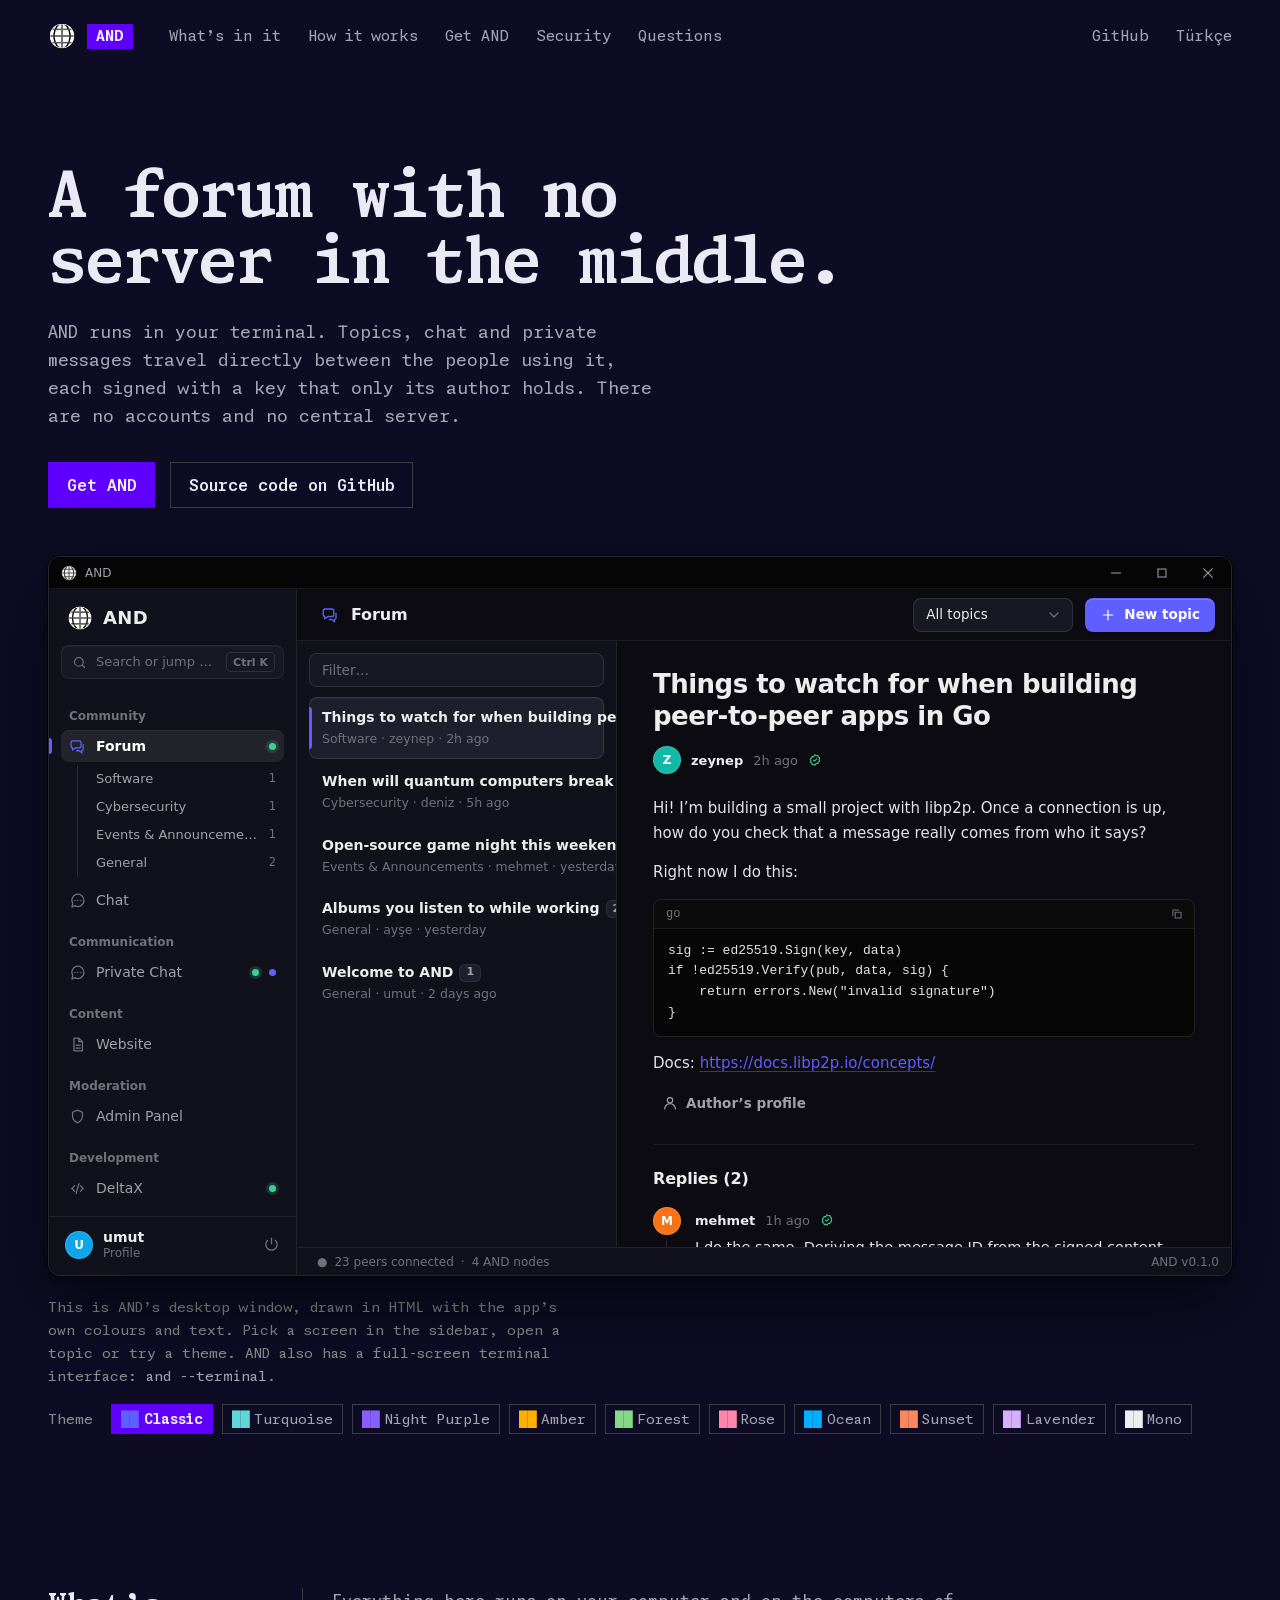
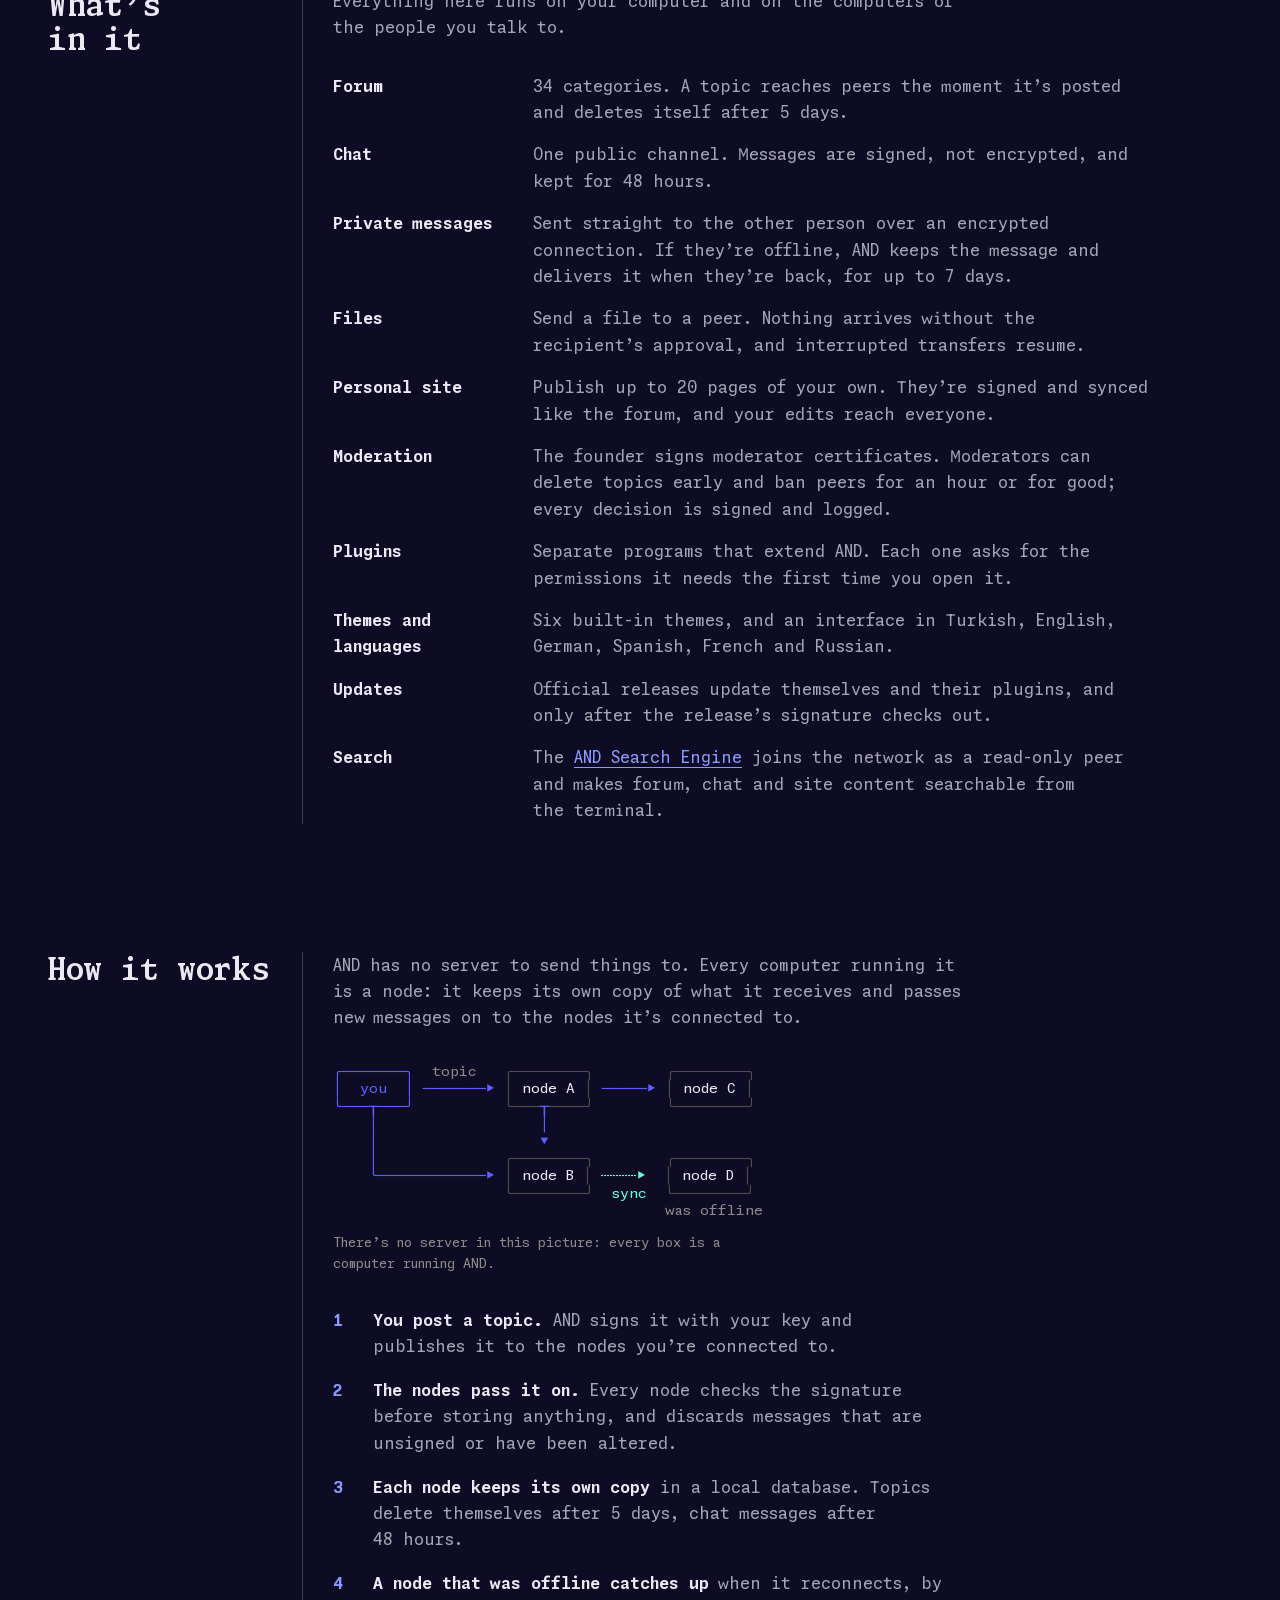
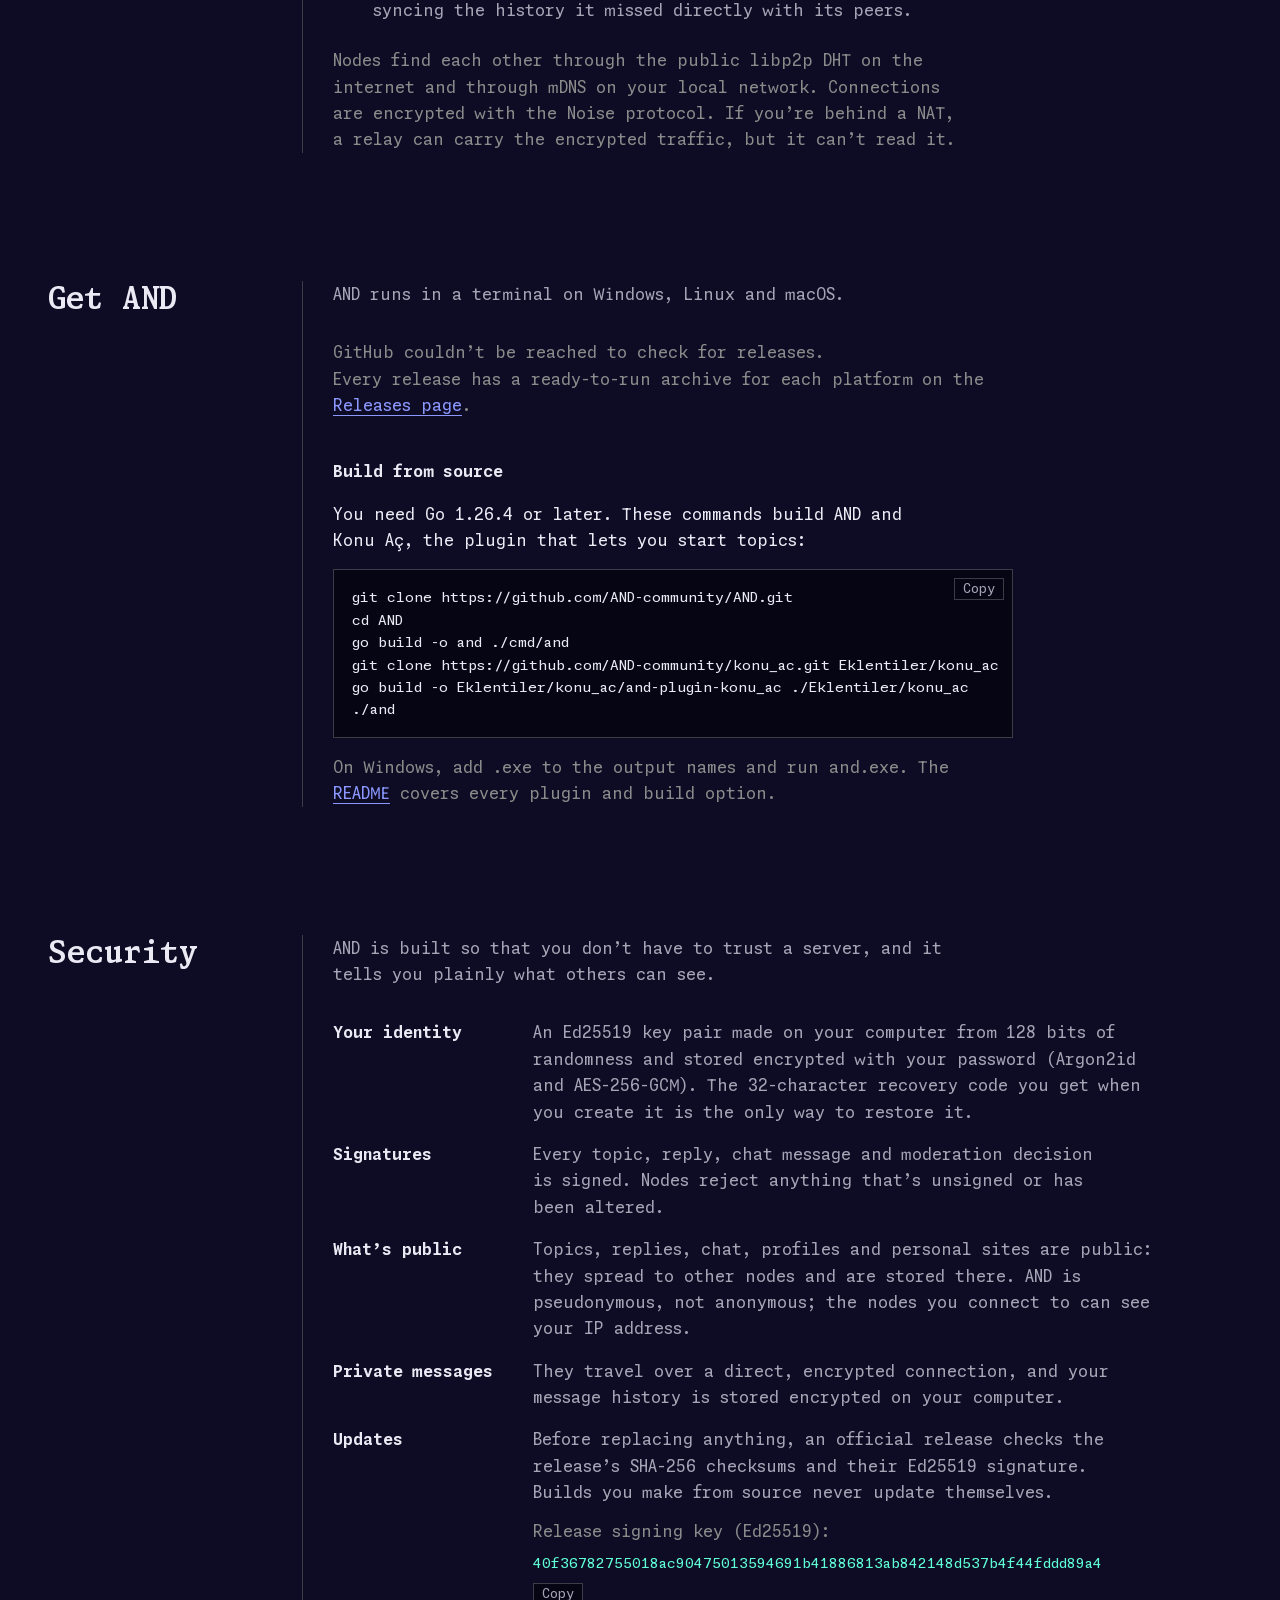
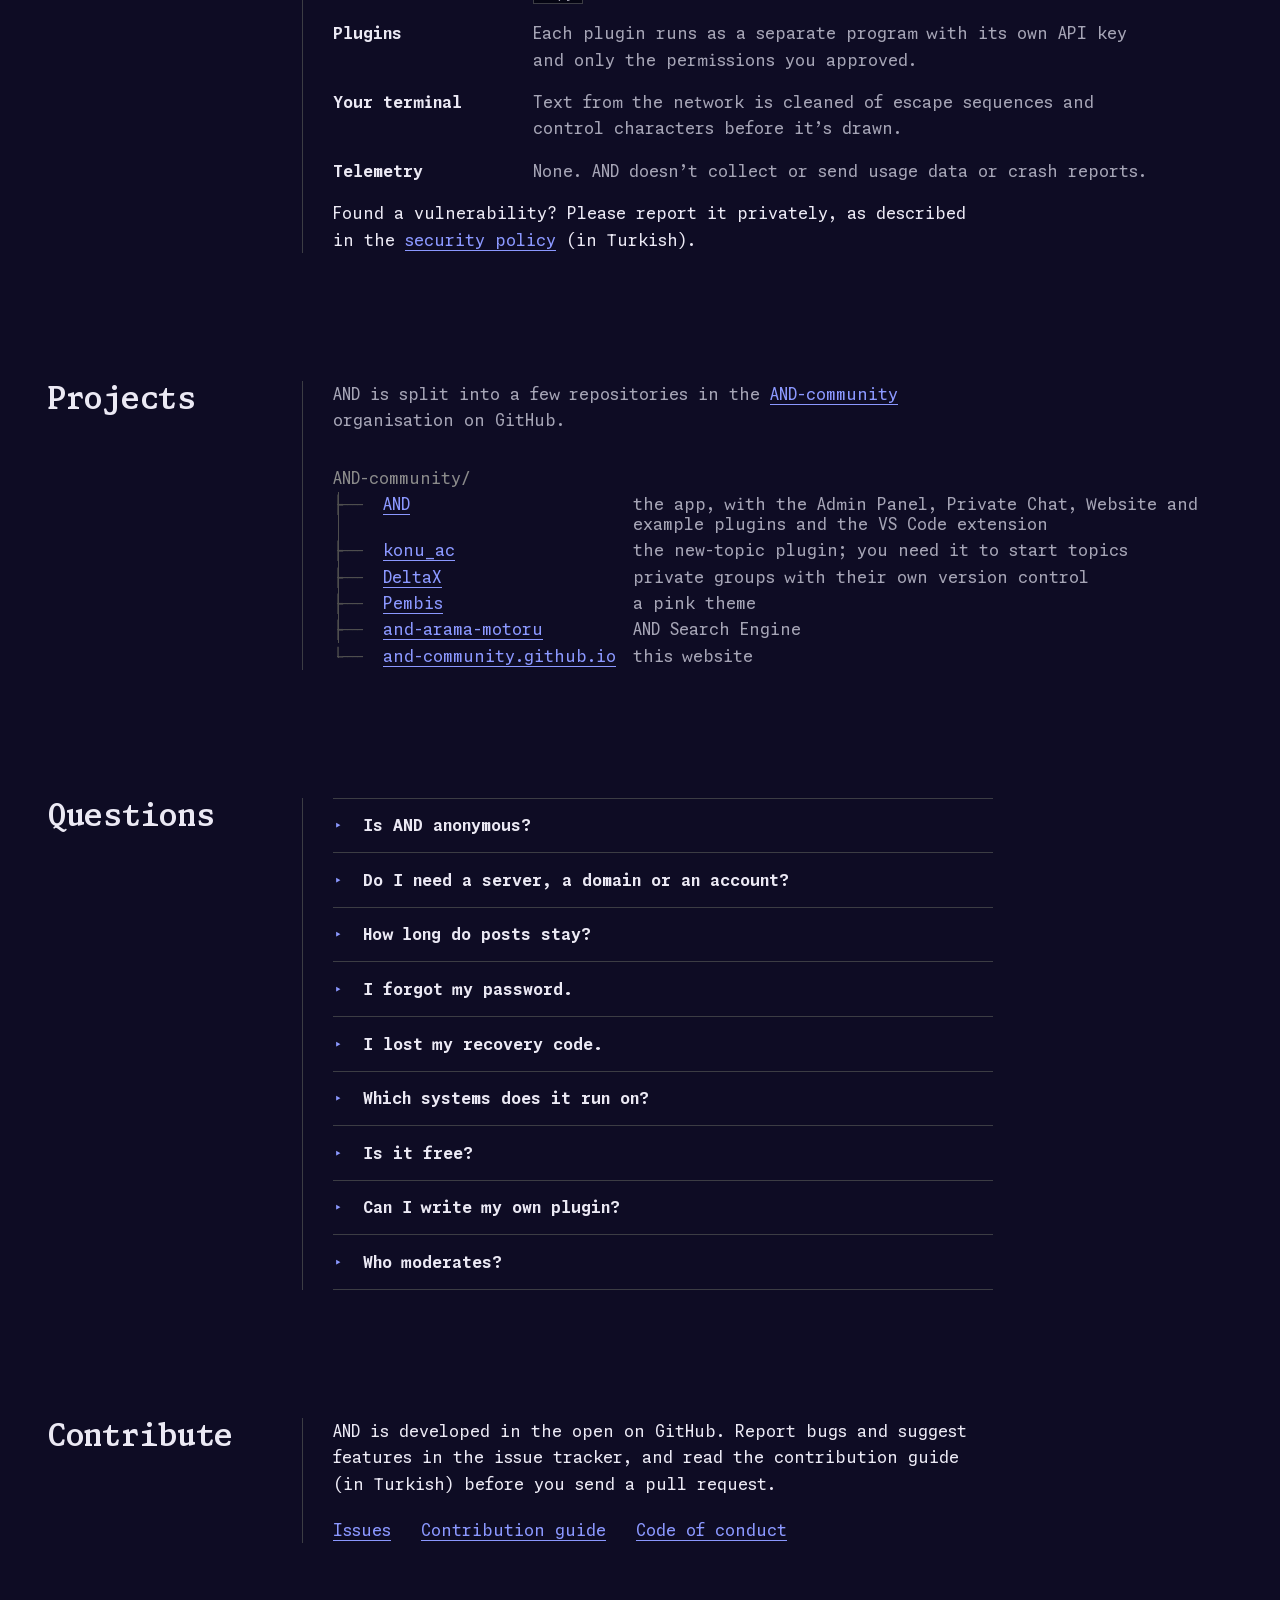
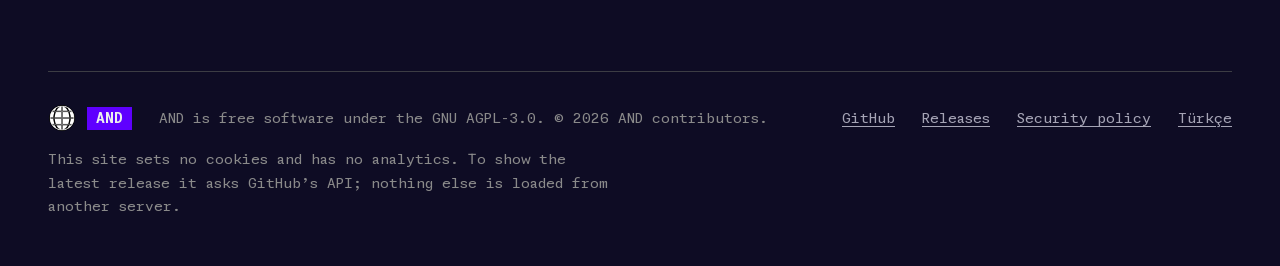
==== commit 2c31f83c: "Giriş: terminal ana menüsü yerine AND'ın masaüstü penceresinin kopyası Co-Authored-By: Claude Opus 5" ====
--- a/index.html
+++ b/index.html
@@ -47,29 +47,77 @@
 <p class="eylemler"><a class="dugme dugme-dolu" href="#get-and">Get AND</a><a class="dugme" href="https://github.com/AND-community/AND">Source code on GitHub</a></p>
 </section>
 <section class="ekran sayfa" aria-labelledby="ekran-baslik">
-<h2 id="ekran-baslik" class="gorsel-gizli">AND’s home screen</h2>
-<div class="terminal" data-terminal>
-<div class="t-cerceve">
-<div class="t-ust"><span><span class="hap">AND</span></span><span class="t-tema"><span data-tema-adi>Classic</span> theme<span class="t-sil"> · </span>v0.1.0</span></div>
-<div class="t-uzun"><pre class="t-amblem" aria-hidden="true"> <span class="d">█████</span><span class="g">╗</span> <span class="d">███</span><span class="g">╗</span>   <span class="d">██</span><span class="g">╗</span><span class="d">██████</span><span class="g">╗</span>
-<span class="d">██</span><span class="g">╔══</span><span class="d">██</span><span class="g">╗</span><span class="d">████</span><span class="g">╗</span>  <span class="d">██</span><span class="g">║</span><span class="d">██</span><span class="g">╔══</span><span class="d">██</span><span class="g">╗</span>
-<span class="d">███████</span><span class="g">║</span><span class="d">██</span><span class="g">╔</span><span class="d">██</span><span class="g">╗</span> <span class="d">██</span><span class="g">║</span><span class="d">██</span><span class="g">║</span>  <span class="d">██</span><span class="g">║</span>
-<span class="d">██</span><span class="g">╔══</span><span class="d">██</span><span class="g">║</span><span class="d">██</span><span class="g">║╚</span><span class="d">██</span><span class="g">╗</span><span class="d">██</span><span class="g">║</span><span class="d">██</span><span class="g">║</span>  <span class="d">██</span><span class="g">║</span>
-<span class="d">██</span><span class="g">║</span>  <span class="d">██</span><span class="g">║</span><span class="d">██</span><span class="g">║</span> <span class="g">╚</span><span class="d">████</span><span class="g">║</span><span class="d">██████</span><span class="g">╔╝</span>
-<span class="g">╚═╝</span>  <span class="g">╚═╝╚═╝</span>  <span class="g">╚═══╝╚═════╝</span></pre><p class="t-kimlik"><span class="t-ad">umut</span>
-<span class="t-soluk">12D3KooW9r…dWngf13xEF</span>
-<span data-es><span class="t-ok">●</span> 23 peers connected<span class="t-sil">  ·  </span><span class="t-soluk">4 AND nodes</span></span></p><dl class="t-sayilar"><div><dt>Forum</dt><dd>142 topics</dd></div><div><dt>Chat</dt><dd>1,204 messages</dd></div><div><dt>Plugins</dt><dd data-acik-sayi>3 / 3 enabled</dd></div><div><dt>Last sync</dt><dd data-senkron>just now</dd></div></dl></div>
-<p class="t-kisa"><span class="t-ad">umut</span><span class="t-sil">  ·  </span><span class="t-soluk">12D3KooW9r…dWngf13xEF</span><span class="t-sil">  ·  </span><span data-es><span class="t-ok">●</span> 23 peers connected<span class="t-sil">  ·  </span><span class="t-soluk">4 AND nodes</span></span></p>
-<hr class="t-ayrac" aria-hidden="true">
-<div class="t-paneller">
-<div class="t-agac" role="listbox" tabindex="0" aria-label="AND menu" aria-activedescendant="t-o-forum"><div role="group" aria-labelledby="t-g-topluluk"><div class="t-grup" id="t-g-topluluk"><span aria-hidden="true">▾ </span>Community</div><div class="t-oge" role="option" id="t-o-forum" aria-selected="true" data-panel="forum"><span class="t-on" aria-hidden="true"></span><span class="t-dal" aria-hidden="true">├── </span><span class="t-etiket" data-kapali="  off">Forum</span></div><div class="t-oge" role="option" id="t-o-sohbet" aria-selected="false" data-panel="sohbet"><span class="t-on" aria-hidden="true"></span><span class="t-dal" aria-hidden="true">└── </span><span class="t-etiket" data-kapali="  off">Chat</span></div></div><div class="t-bos" aria-hidden="true"></div><div role="group" aria-labelledby="t-g-eklentiler"><div class="t-grup" id="t-g-eklentiler"><span aria-hidden="true">▾ </span>Plugins</div><div class="t-oge" role="option" id="t-o-deltax" aria-selected="false" data-panel="deltax" data-eklenti="deltax"><span class="t-on" aria-hidden="true"></span><span class="t-dal" aria-hidden="true">├── </span><span class="t-etiket" data-kapali="  off">DeltaX</span></div><div class="t-oge" role="option" id="t-o-ozel_chat" aria-selected="false" data-panel="ozel_chat" data-eklenti="ozel_chat"><span class="t-on" aria-hidden="true"></span><span class="t-dal" aria-hidden="true">├── </span><span class="t-etiket" data-kapali="  off">Private Chat</span><span class="t-rozet" aria-hidden="true">  ● 2</span><span class="gorsel-gizli">, 2 unread messages</span></div><div class="t-oge" role="option" id="t-o-site" aria-selected="false" data-panel="site" data-eklenti="site"><span class="t-on" aria-hidden="true"></span><span class="t-dal" aria-hidden="true">└── </span><span class="t-etiket" data-kapali="  off">Website</span></div></div><div class="t-bos" aria-hidden="true"></div><div role="group" aria-labelledby="t-g-sistem"><div class="t-grup" id="t-g-sistem"><span aria-hidden="true">▾ </span>System</div><div class="t-oge" role="option" id="t-o-ayarlar" aria-selected="false" data-panel="ayarlar"><span class="t-on" aria-hidden="true"></span><span class="t-dal" aria-hidden="true">├── </span><span class="t-etiket" data-kapali="  off">Settings</span></div><div class="t-oge" role="option" id="t-o-hakkinda" aria-selected="false" data-panel="hakkinda"><span class="t-on" aria-hidden="true"></span><span class="t-dal" aria-hidden="true">├── </span><span class="t-etiket" data-kapali="  off">About AND</span></div><div class="t-oge" role="option" id="t-o-cikis" aria-selected="false" data-panel="cikis"><span class="t-on" aria-hidden="true"></span><span class="t-dal" aria-hidden="true">└── </span><span class="t-etiket" data-kapali="  off">Quit</span></div></div></div>
-<div class="t-ayrinti"><div class="t-panel" data-panel-icerik="forum"><div class="t-ana"><p class="t-baslik"><b>Forum</b><span class="t-soluk">34 categories</span></p><p class="t-aciklama">Topics sorted into categories. A topic spreads to peers as soon as it is published and deletes itself after 5 days.</p><div class="t-ara"></div><p class="t-bolum">Recent topics</p><div class="t-ara"></div><p class="t-satir"><span class="t-isaret">▸ </span><b>How do I connect from behind a NAT with libp2p?</b></p><p class="t-satir">  <span class="t-soluk">Go</span><span class="t-sil">  ·  </span><span style="color:#87d7d7">zeynep</span><span class="t-sil">  ·  </span><span class="t-soluk">2h ago</span><span class="t-sil">  ·  </span><span class="t-soluk">3 replies</span></p><div class="t-ara"></div><p class="t-satir"><span class="t-isaret">▸ </span><b>Common mistakes with Ed25519 signatures</b></p><p class="t-satir">  <span class="t-soluk">Cybersecurity</span><span class="t-sil">  ·  </span><span style="color:#d7af87">mehmet</span><span class="t-sil">  ·  </span><span class="t-soluk">5h ago</span></p><div class="t-ara"></div><p class="t-satir"><span class="t-isaret">▸ </span><b>Small language models that run on a laptop?</b></p><p class="t-satir">  <span class="t-soluk">Artificial Intelligence</span><span class="t-sil">  ·  </span><span style="color:#d7afd7">deniz</span><span class="t-sil">  ·  </span><span class="t-soluk">9h ago</span><span class="t-sil">  ·  </span><span class="t-soluk">7 replies</span></p><div class="t-ara"></div></div><div class="t-yan"><p class="t-bolum">Categories</p><p class="t-soluk">Most topics</p><div class="t-ara"></div><p class="t-cubuk"><span class="t-cubuk-ad">Go</span><span class="t-dolu">━━━━━━━━━━━━━━━━━━━━</span><span class="t-kalan"></span><span class="t-sayi">   31</span></p><p class="t-cubuk"><span class="t-cubuk-ad">Python</span><span class="t-dolu">━━━━━━━━━━━━━━━</span><span class="t-kalan">─────</span><span class="t-sayi">   24</span></p><p class="t-cubuk"><span class="t-cubuk-ad">Cybersecurity</span><span class="t-dolu">━━━━━━━━━━━━</span><span class="t-kalan">────────</span><span class="t-sayi">   18</span></p><p class="t-cubuk"><span class="t-cubuk-ad">Linux</span><span class="t-dolu">━━━━━━━━━━</span><span class="t-kalan">──────────</span><span class="t-sayi">   15</span></p><p class="t-cubuk"><span class="t-cubuk-ad">Artificial Intelligence</span><span class="t-dolu">━━━━━━━━</span><span class="t-kalan">────────────</span><span class="t-sayi">   12</span></p><p class="t-cubuk"><span class="t-cubuk-ad">Rust</span><span class="t-dolu">━━━━━━</span><span class="t-kalan">──────────────</span><span class="t-sayi">    9</span></p><p class="t-cubuk"><span class="t-cubuk-ad">Web</span><span class="t-dolu">━━━━━</span><span class="t-kalan">───────────────</span><span class="t-sayi">    8</span></p><p class="t-cubuk"><span class="t-cubuk-ad">Databases</span><span class="t-dolu">━━━</span><span class="t-kalan">─────────────────</span><span class="t-sayi">    5</span></p></div></div><div class="t-panel" data-panel-icerik="sohbet" hidden><div class="t-ana"><p class="t-baslik"><b>Chat</b><span class="t-soluk">public channel</span></p><p class="t-aciklama">Public channel open to everyone. Messages are signed but not encrypted; anyone on the network can read them.</p><div class="t-ara"></div><p class="t-bolum">Recent messages</p><p class="t-satir"><span class="t-soluk">21:04</span>  <b style="color:#87d7d7">zeynep        </b>  anyone tried the branch view in the new DeltaX?</p><p class="t-satir"><span class="t-soluk">21:05</span>  <b style="color:#d7af87">mehmet        </b>  yes, the folded diffs make big files readable</p><p class="t-satir"><span class="t-soluk">21:07</span>  <b style="color:#d7afd7">deniz         </b>  is there a Rust category?</p><p class="t-satir"><span class="t-soluk">21:07</span>  <b style="color:#87d7d7">zeynep        </b>  there are 34 categories, Rust is one of them</p><p class="t-satir"><span class="t-soluk">21:09</span>  <b class="t-isaret">umut          </b>  welcome, deniz</p><p class="t-satir"><span class="t-soluk">21:12</span>  <b style="color:#afd787">ayşe          </b>  switched the interface to English with ctrl+l, works great</p></div><div class="t-yan"><p class="t-bolum">Most active</p><p class="t-soluk">In the loaded chat history</p><div class="t-ara"></div><p class="t-cubuk"><span class="t-cubuk-ad"><span style="color:#87d7d7">zeynep</span></span><span class="t-dolu">━━━━━━━━━━━━━━━━━━━━</span><span class="t-kalan"></span><span class="t-sayi">   48</span></p><p class="t-cubuk"><span class="t-cubuk-ad"><span style="color:#d7af87">mehmet</span></span><span class="t-dolu">━━━━━━━━━━━━━━━</span><span class="t-kalan">─────</span><span class="t-sayi">   35</span></p><p class="t-cubuk"><span class="t-cubuk-ad"><span class="t-isaret">umut</span></span><span class="t-dolu">━━━━━━━━━━━</span><span class="t-kalan">─────────</span><span class="t-sayi">   27</span></p><p class="t-cubuk"><span class="t-cubuk-ad"><span style="color:#d7afd7">deniz</span></span><span class="t-dolu">━━━━━━━━</span><span class="t-kalan">────────────</span><span class="t-sayi">   19</span></p><p class="t-cubuk"><span class="t-cubuk-ad"><span style="color:#afd787">ayşe</span></span><span class="t-dolu">━━━━━</span><span class="t-kalan">───────────────</span><span class="t-sayi">   12</span></p></div></div><div class="t-panel" data-panel-icerik="deltax" hidden><div class="t-ana"><p class="t-baslik"><b>DeltaX</b><span class="t-ok" data-durum-acik>● on</span><span class="t-soluk" data-durum-kapali hidden>○ disabled</span></p><p class="t-aciklama">Private groups for developing projects with their own version control — end-to-end encrypted sync only between group members, outside the main network</p><div class="t-ara"></div><p class="t-kv"><span style="width:10ch">Version</span><span>v1.7.1</span></p><p class="t-kv"><span style="width:10ch">Author</span><span>AND</span></p><p class="t-kv"><span style="width:10ch">Program</span><span>~/AND/Eklentiler/DeltaX/and-plugin-DeltaX</span></p><div class="t-ara"></div><p class="t-aciklama" data-ipucu-acik>enter to open, space to disable. Disabled plugins appear dimmed in the menu.</p><p class="t-aciklama" data-ipucu-kapali hidden>space to enable. While disabled it is not started and cannot access AND’s API.</p></div><div class="t-yan"><p class="t-bolum">Installed plugins</p><div class="t-ara"></div><p class="t-baslik"><span><span class="t-ok" data-eklenti-nokta="deltax">●</span> DeltaX</span><span class="t-soluk">1.7.1</span></p><p class="t-baslik"><span><span class="t-ok" data-eklenti-nokta="pembis">●</span> Pembiş Theme</span><span class="t-soluk">1.2.0</span></p><p class="t-baslik"><span><span class="t-ok" data-eklenti-nokta="ozel_chat">●</span> Private Chat</span><span class="t-soluk">2.1.1</span></p><p class="t-baslik"><span><span class="t-ok" data-eklenti-nokta="site">●</span> Website</span><span class="t-soluk">1.3.1</span></p></div></div><div class="t-panel" data-panel-icerik="ozel_chat" hidden><div class="t-ana"><p class="t-baslik"><b>Private Chat</b><span class="t-ok" data-durum-acik>● on</span><span class="t-soluk" data-durum-kapali hidden>○ disabled</span></p><p class="t-aciklama">Message peers directly, send files and approve incoming file requests</p><div class="t-ara"></div><p class="t-kv"><span style="width:10ch">Version</span><span>v2.1.1</span></p><p class="t-kv"><span style="width:10ch">Author</span><span>AND</span></p><p class="t-kv"><span style="width:10ch">Program</span><span>~/AND/Eklentiler/ozel_chat/and-plugin-ozel_chat</span></p><div class="t-ara"></div><p class="t-aciklama" data-ipucu-acik>enter to open, space to disable. Disabled plugins appear dimmed in the menu.</p><p class="t-aciklama" data-ipucu-kapali hidden>space to enable. While disabled it is not started and cannot access AND’s API.</p></div><div class="t-yan"><p class="t-bolum">Installed plugins</p><div class="t-ara"></div><p class="t-baslik"><span><span class="t-ok" data-eklenti-nokta="deltax">●</span> DeltaX</span><span class="t-soluk">1.7.1</span></p><p class="t-baslik"><span><span class="t-ok" data-eklenti-nokta="pembis">●</span> Pembiş Theme</span><span class="t-soluk">1.2.0</span></p><p class="t-baslik"><span><span class="t-ok" data-eklenti-nokta="ozel_chat">●</span> Private Chat</span><span class="t-soluk">2.1.1</span></p><p class="t-baslik"><span><span class="t-ok" data-eklenti-nokta="site">●</span> Website</span><span class="t-soluk">1.3.1</span></p></div></div><div class="t-panel" data-panel-icerik="site" hidden><div class="t-ana"><p class="t-baslik"><b>Website</b><span class="t-ok" data-durum-acik>● on</span><span class="t-soluk" data-durum-kapali hidden>○ disabled</span></p><p class="t-aciklama">Create, edit and publish your own multi-page personal website</p><div class="t-ara"></div><p class="t-kv"><span style="width:10ch">Version</span><span>v1.3.1</span></p><p class="t-kv"><span style="width:10ch">Author</span><span>AND</span></p><p class="t-kv"><span style="width:10ch">Program</span><span>~/AND/Eklentiler/site/and-plugin-site</span></p><div class="t-ara"></div><p class="t-aciklama" data-ipucu-acik>enter to open, space to disable. Disabled plugins appear dimmed in the menu.</p><p class="t-aciklama" data-ipucu-kapali hidden>space to enable. While disabled it is not started and cannot access AND’s API.</p></div><div class="t-yan"><p class="t-bolum">Installed plugins</p><div class="t-ara"></div><p class="t-baslik"><span><span class="t-ok" data-eklenti-nokta="deltax">●</span> DeltaX</span><span class="t-soluk">1.7.1</span></p><p class="t-baslik"><span><span class="t-ok" data-eklenti-nokta="pembis">●</span> Pembiş Theme</span><span class="t-soluk">1.2.0</span></p><p class="t-baslik"><span><span class="t-ok" data-eklenti-nokta="ozel_chat">●</span> Private Chat</span><span class="t-soluk">2.1.1</span></p><p class="t-baslik"><span><span class="t-ok" data-eklenti-nokta="site">●</span> Website</span><span class="t-soluk">1.3.1</span></p></div></div><div class="t-panel" data-panel-icerik="ayarlar" hidden><div class="t-ana"><p class="t-baslik"><b>Settings</b></p><p class="t-aciklama">Your identity and profile, installed plugins and themes.</p><div class="t-ara"></div><p class="t-kv"><span style="width:14ch">Theme</span><span><span data-tema-adi>Classic</span></span></p><p class="t-kv"><span style="width:14ch">Version</span><span>v0.1.0</span></p><p class="t-kv"><span style="width:14ch">Plugins</span><span><span data-yuklu-sayi>5 installed, 5 enabled</span></span></p><p class="t-kv"><span style="width:14ch">Data folder</span><span>~/.config/and</span></p><div class="t-ara"></div><p class="t-aciklama">To change the theme, go to Settings → Themes.</p></div><div class="t-yan"><p class="t-bolum">Themes</p><p class="t-soluk">Chosen in Settings → Themes</p><div class="t-ara"></div><button type="button" class="t-tema-satir etkin" data-tema-sec="klasik" aria-pressed="true" aria-label="Classic theme"><span class="t-tema-ad">Classic     </span>  <span style="color:#5f5fff">██</span> <span style="color:#5f00ff">██</span> <span style="color:#5fffd7">██</span> <span style="color:#0087ff">██</span> <span class="t-ok" data-etkin> ● active</span></button><button type="button" class="t-tema-satir" data-tema-sec="turkuaz" aria-pressed="false" aria-label="Turquoise theme"><span class="t-tema-ad">Turquoise   </span>  <span style="color:#5fd7d7">██</span> <span style="color:#005f5f">██</span> <span style="color:#ffaf87">██</span> <span style="color:#af87ff">██</span> <span class="t-ok" data-etkin hidden> ● active</span></button><button type="button" class="t-tema-satir" data-tema-sec="gece-moru" aria-pressed="false" aria-label="Night Purple theme"><span class="t-tema-ad">Night Purple</span>  <span style="color:#875fff">██</span> <span style="color:#5f00af">██</span> <span style="color:#5fffd7">██</span> <span style="color:#5fafff">██</span> <span class="t-ok" data-etkin hidden> ● active</span></button><button type="button" class="t-tema-satir" data-tema-sec="kehribar" aria-pressed="false" aria-label="Amber theme"><span class="t-tema-ad">Amber       </span>  <span style="color:#ffaf00">██</span> <span style="color:#875f00">██</span> <span style="color:#d7af87">██</span> <span style="color:#87d7ff">██</span> <span class="t-ok" data-etkin hidden> ● active</span></button><button type="button" class="t-tema-satir" data-tema-sec="orman" aria-pressed="false" aria-label="Forest theme"><span class="t-tema-ad">Forest      </span>  <span style="color:#87d787">██</span> <span style="color:#005f00">██</span> <span style="color:#ffd7af">██</span> <span style="color:#87d7ff">██</span> <span class="t-ok" data-etkin hidden> ● active</span></button><button type="button" class="t-tema-satir" data-tema-sec="gul" aria-pressed="false" aria-label="Rose theme"><span class="t-tema-ad">Rose        </span>  <span style="color:#ff87af">██</span> <span style="color:#af005f">██</span> <span style="color:#ffd7af">██</span> <span style="color:#87d7ff">██</span> <span class="t-ok" data-etkin hidden> ● active</span></button><button type="button" class="t-tema-satir" data-tema-sec="okyanus" aria-pressed="false" aria-label="Ocean theme"><span class="t-tema-ad">Ocean       </span>  <span style="color:#00afff">██</span> <span style="color:#005f87">██</span> <span style="color:#87ffd7">██</span> <span style="color:#ffaf5f">██</span> <span class="t-ok" data-etkin hidden> ● active</span></button><button type="button" class="t-tema-satir" data-tema-sec="gun-batimi" aria-pressed="false" aria-label="Sunset theme"><span class="t-tema-ad">Sunset      </span>  <span style="color:#ff875f">██</span> <span style="color:#af0000">██</span> <span style="color:#ffd787">██</span> <span style="color:#af87ff">██</span> <span class="t-ok" data-etkin hidden> ● active</span></button><button type="button" class="t-tema-satir" data-tema-sec="lavanta" aria-pressed="false" aria-label="Lavender theme"><span class="t-tema-ad">Lavender    </span>  <span style="color:#d7afff">██</span> <span style="color:#5f5faf">██</span> <span style="color:#afd7d7">██</span> <span style="color:#ffafd7">██</span> <span class="t-ok" data-etkin hidden> ● active</span></button><button type="button" class="t-tema-satir" data-tema-sec="mono" aria-pressed="false" aria-label="Mono theme"><span class="t-tema-ad">Mono        </span>  <span style="color:#eeeeee">██</span> <span style="color:#585858">██</span> <span style="color:#d0d0d0">██</span> <span style="color:#bcbcbc">██</span> <span class="t-ok" data-etkin hidden> ● active</span></button></div></div><div class="t-panel" data-panel-icerik="hakkinda" hidden><div class="t-ana"><p class="t-baslik"><b>About AND</b><span class="t-soluk">v0.1.0</span></p><p class="t-aciklama">Version, copyright and license notice, privacy summary, community rules and the licenses of third-party components.</p><div class="t-ara"></div><p class="t-kv"><span style="width:14ch">License</span><span><span class="kirilmaz">GNU AGPL-3.0</span></span></p><p class="t-kv"><span style="width:14ch">Source code</span><span>https://github.com/AND-community/AND</span></p><p class="t-kv"><span style="width:14ch">Components</span><span>146 open source components</span></p><div class="t-ara"></div><p class="t-aciklama">This program comes with ABSOLUTELY NO WARRANTY; you may modify and redistribute it under the terms of the <span class="kirilmaz">GNU AGPL-3.0</span>. Press enter for details.</p></div></div><div class="t-panel" data-panel-icerik="cikis" hidden><div class="t-ana"><p class="t-baslik"><b>Quit</b></p><p class="t-aciklama">Closes AND. Topics, chat history and your identity stay on this computer; you reconnect to the network the next time you open it.</p></div></div></div>
-</div>
-<div class="t-alt"><hr class="t-ayrac" aria-hidden="true"><p class="t-ipucu" data-ipucu-normal><kbd>↑↓</kbd> navigate<span class="t-sil"> · </span><kbd>enter</kbd> open<span class="t-sil"> · </span><kbd>q</kbd> quit</p><p class="t-ipucu" data-ipucu-eklenti hidden><kbd>↑↓</kbd> navigate<span class="t-sil"> · </span><kbd>enter</kbd> open<span class="t-sil"> · </span><kbd>space</kbd> toggle plugin<span class="t-sil"> · </span><kbd>q</kbd> quit</p></div>
+<h2 id="ekran-baslik" class="gorsel-gizli">AND’s desktop window</h2>
+<div class="pencere" data-pencere role="group" aria-label="AND desktop window (replica)">
+<div class="p-cubuk" aria-hidden="true"><span class="p-cubuk-ad"><img src="/assets/img/logo.png" width="16" height="16" alt="">AND</span><span class="p-pencere-dugmeleri"><i class="kucult"></i><i class="buyut"></i><i class="kapat"></i></span></div>
+<div class="p-uygulama">
+<nav class="p-kenar" aria-label="Sidebar">
+<div class="p-marka"><img src="/assets/img/logo.png" width="26" height="26" alt=""><span>AND</span></div>
+<div class="p-arama" aria-hidden="true"><svg viewBox="0 0 24 24" fill="none" stroke="currentColor" stroke-width="1.8" stroke-linecap="round" stroke-linejoin="round" aria-hidden="true"><path d="M11 4a7 7 0 1 0 0 14a7 7 0 1 0 0-14zM20 20l-4-4"/></svg><span>Search or jump to…</span><kbd>Ctrl K</kbd></div>
+<div class="p-gezinme">
+<p class="p-grup">Community</p><button type="button" class="p-nav" data-ekran="forum" aria-current="page"><svg viewBox="0 0 24 24" fill="none" stroke="currentColor" stroke-width="1.8" stroke-linecap="round" stroke-linejoin="round" aria-hidden="true"><path d="M3 6.5A2.5 2.5 0 0 1 5.5 4h9A2.5 2.5 0 0 1 17 6.5v5a2.5 2.5 0 0 1-2.5 2.5H9l-4 3v-3.1a2.5 2.5 0 0 1-2-2.4zM20 9.5v6a2.5 2.5 0 0 1-2 2.45V21l-3.5-3H11"/></svg><span>Forum</span><i class="p-nokta iyi" title="running"></i><span class="gorsel-gizli">, running</span></button><div class="p-alt-gezinme" role="group" aria-label="Forum categories"><button type="button" class="p-kat" data-kategori="yazilim"><span>Software</span><span class="p-sayi">1</span></button><button type="button" class="p-kat" data-kategori="guvenlik"><span>Cybersecurity</span><span class="p-sayi">1</span></button><button type="button" class="p-kat" data-kategori="etkinlik"><span>Events &amp; Announcements</span><span class="p-sayi">1</span></button><button type="button" class="p-kat" data-kategori="genel"><span>General</span><span class="p-sayi">2</span></button></div><button type="button" class="p-nav" data-ekran="sohbet"><svg viewBox="0 0 24 24" fill="none" stroke="currentColor" stroke-width="1.8" stroke-linecap="round" stroke-linejoin="round" aria-hidden="true"><path d="M21 12a8.5 8.5 0 0 1-12.4 7.55L4 21l1.45-4.6A8.5 8.5 0 1 1 21 12zM8.5 12h.01M12.5 12h.01M16.5 12h.01"/></svg><span>Chat</span></button>
+<p class="p-grup">Communication</p><button type="button" class="p-nav" data-ekran="ozel_chat"><svg viewBox="0 0 24 24" fill="none" stroke="currentColor" stroke-width="1.8" stroke-linecap="round" stroke-linejoin="round" aria-hidden="true"><path d="M21 12a8.5 8.5 0 0 1-12.4 7.55L4 21l1.45-4.6A8.5 8.5 0 1 1 21 12zM8.5 12h.01M12.5 12h.01M16.5 12h.01"/></svg><span>Private Chat</span><i class="p-nokta iyi" title="running"></i><span class="gorsel-gizli">, running</span><b class="p-okunmamis" aria-hidden="true"></b><span class="gorsel-gizli">, 2 unread messages</span></button>
+<p class="p-grup">Content</p><button type="button" class="p-nav" data-ekran="site"><svg viewBox="0 0 24 24" fill="none" stroke="currentColor" stroke-width="1.8" stroke-linecap="round" stroke-linejoin="round" aria-hidden="true"><path d="M7 3h7l5 5v13H7zM14 3v5h5M10 13h6M10 17h6"/></svg><span>Website</span></button>
+<p class="p-grup">Moderation</p><button type="button" class="p-nav" data-ekran="admin"><svg viewBox="0 0 24 24" fill="none" stroke="currentColor" stroke-width="1.8" stroke-linecap="round" stroke-linejoin="round" aria-hidden="true"><path d="M12 3l7 3v5c0 4.5-3 8.3-7 10-4-1.7-7-5.5-7-10V6z"/></svg><span>Admin Panel</span></button>
+<p class="p-grup">Development</p><button type="button" class="p-nav" data-ekran="deltax"><svg viewBox="0 0 24 24" fill="none" stroke="currentColor" stroke-width="1.8" stroke-linecap="round" stroke-linejoin="round" aria-hidden="true"><path d="M8 8l-4 4 4 4M16 8l4 4-4 4M14 5l-4 14"/></svg><span>DeltaX</span><i class="p-nokta iyi" title="running"></i><span class="gorsel-gizli">, running</span></button>
+<div class="p-gezinme-alt"><button type="button" class="p-nav" data-ekran="ayarlar"><svg viewBox="0 0 24 24" fill="none" stroke="currentColor" stroke-width="1.8" stroke-linecap="round" stroke-linejoin="round" aria-hidden="true"><path d="M4 6h9M19 6h1M4 12h3M11 12h9M4 18h11M19 18h1M13 6a3 3 0 1 0 6 0a3 3 0 1 0-6 0M5 12a3 3 0 1 0 6 0a3 3 0 1 0-6 0M13 18a3 3 0 1 0 6 0a3 3 0 1 0-6 0"/></svg><span>Settings</span></button><button type="button" class="p-nav" data-ekran="hakkinda"><svg viewBox="0 0 24 24" fill="none" stroke="currentColor" stroke-width="1.8" stroke-linecap="round" stroke-linejoin="round" aria-hidden="true"><path d="M12 3a9 9 0 1 0 0 18a9 9 0 1 0 0-18zM12 11v5M12 7.5h.01"/></svg><span>About AND</span></button></div>
+</div>
+<div class="p-kullanici" aria-hidden="true"><span class="p-avatar kucuk" style="background:#0ea5e9" aria-hidden="true">U</span><span class="p-kullanici-bilgi"><b>umut</b><span>Profile</span></span><svg viewBox="0 0 24 24" fill="none" stroke="currentColor" stroke-width="1.8" stroke-linecap="round" stroke-linejoin="round" aria-hidden="true"><path d="M12 3v8M6.3 6.3a8 8 0 1 0 11.4 0"/></svg></div>
+</nav>
+<div class="p-ana">
+<section class="p-ekran p-ekran-forum" data-ekran-icerik="forum" aria-label="Forum"><header class="p-arac"><svg class="p-arac-ikon" viewBox="0 0 24 24" fill="none" stroke="currentColor" stroke-width="1.8" stroke-linecap="round" stroke-linejoin="round" aria-hidden="true"><path d="M3 6.5A2.5 2.5 0 0 1 5.5 4h9A2.5 2.5 0 0 1 17 6.5v5a2.5 2.5 0 0 1-2.5 2.5H9l-4 3v-3.1a2.5 2.5 0 0 1-2-2.4zM20 9.5v6a2.5 2.5 0 0 1-2 2.45V21l-3.5-3H11"/></svg><h3>Forum</h3><span class="p-bosluk"></span><span class="p-secim" aria-hidden="true">All topics<svg viewBox="0 0 24 24" fill="none" stroke="currentColor" stroke-width="1.8" stroke-linecap="round" stroke-linejoin="round" aria-hidden="true"><path d="M6 9l6 6 6-6"/></svg></span><span class="p-dugme birincil" aria-hidden="true"><svg viewBox="0 0 24 24" fill="none" stroke="currentColor" stroke-width="1.8" stroke-linecap="round" stroke-linejoin="round" aria-hidden="true"><path d="M12 5v14M5 12h14"/></svg>New topic</span></header><div class="p-bolunmus p-forum"><div class="p-sol"><div class="p-suz" aria-hidden="true">Filter…</div><div class="p-liste" role="group" aria-label="Topics"><button type="button" class="p-konu" data-konu="1" data-kategori="yazilim" aria-current="true"><span class="p-konu-baslik"><span>Things to watch for when building peer-to-peer apps in Go</span><b class="p-rozet">2</b></span><span class="p-konu-alt">Software · zeynep · 2h ago</span></button><button type="button" class="p-konu" data-konu="2" data-kategori="guvenlik"><span class="p-konu-baslik"><span>When will quantum computers break encryption?</span><b class="p-rozet">1</b></span><span class="p-konu-alt">Cybersecurity · deniz · 5h ago</span></button><button type="button" class="p-konu" data-konu="3" data-kategori="etkinlik"><span class="p-konu-baslik"><span>Open-source game night this weekend?</span></span><span class="p-konu-alt">Events &amp; Announcements · mehmet · yesterday</span></button><button type="button" class="p-konu" data-konu="4" data-kategori="genel"><span class="p-konu-baslik"><span>Albums you listen to while working</span><b class="p-rozet">2</b></span><span class="p-konu-alt">General · ayşe · yesterday</span></button><button type="button" class="p-konu" data-konu="5" data-kategori="genel"><span class="p-konu-baslik"><span>Welcome to AND</span><b class="p-rozet">1</b></span><span class="p-konu-alt">General · umut · 2 days ago</span></button></div></div>
+<div class="p-sag"><button type="button" class="p-geri" data-geri><svg viewBox="0 0 24 24" fill="none" stroke="currentColor" stroke-width="1.8" stroke-linecap="round" stroke-linejoin="round" aria-hidden="true"><path d="M15 5l-7 7 7 7"/></svg>Topics</button><article class="p-okuma" data-konu-icerik="1">
+<h4>Things to watch for when building peer-to-peer apps in Go</h4><div class="p-yazar"><span class="p-avatar kucuk" style="background:#14b8a6" aria-hidden="true">Z</span><span class="p-ad">zeynep</span><span class="p-soluk">2h ago</span><span class="p-imza" title="signed"><svg viewBox="0 0 24 24" fill="none" stroke="currentColor" stroke-width="1.8" stroke-linecap="round" stroke-linejoin="round" aria-hidden="true"><path d="M12 3l2.2 1.6 2.7-.2.9 2.6 2.2 1.6-.9 2.6.9 2.6-2.2 1.6-.9 2.6-2.7-.2L12 21l-2.2-1.6-2.7.2-.9-2.6-2.2-1.6.9-2.6-.9-2.6 2.2-1.6.9-2.6 2.7.2zM9 12l2 2 4-4"/></svg><span class="gorsel-gizli">signed</span></span></div>
+<div class="p-metin"><p>Hi! I’m building a small project with libp2p. Once a connection is up, how do you check that a message really comes from who it says?</p><p>Right now I do this:</p><div class="p-kod"><div class="p-kod-ust"><span>go</span><svg viewBox="0 0 24 24" fill="none" stroke="currentColor" stroke-width="1.8" stroke-linecap="round" stroke-linejoin="round" aria-hidden="true"><path d="M9 9h10v10H9zM5 15V5h10"/></svg></div><pre><code>sig := ed25519.Sign(key, data)
+if !ed25519.Verify(pub, data, sig) {
+    return errors.New(&quot;invalid signature&quot;)
+}</code></pre></div><p>Docs: <a href="https://docs.libp2p.io/concepts/">https://docs.libp2p.io/concepts/</a></p></div>
+<span class="p-dugme hayalet" aria-hidden="true"><svg viewBox="0 0 24 24" fill="none" stroke="currentColor" stroke-width="1.8" stroke-linecap="round" stroke-linejoin="round" aria-hidden="true"><path d="M12 12a4 4 0 1 0 0-8a4 4 0 1 0 0 8zM4 21a8 8 0 0 1 16 0"/></svg>Author’s profile</span>
+<h5>Replies (2)</h5><ol class="p-izlek"><li class="p-yanit"><span class="p-avatar kucuk" style="background:#f97316" aria-hidden="true">M</span><div><div class="p-yazar"><span class="p-ad">mehmet</span><span class="p-soluk">1h ago</span><span class="p-imza" title="signed"><svg viewBox="0 0 24 24" fill="none" stroke="currentColor" stroke-width="1.8" stroke-linecap="round" stroke-linejoin="round" aria-hidden="true"><path d="M12 3l2.2 1.6 2.7-.2.9 2.6 2.2 1.6-.9 2.6.9 2.6-2.2 1.6-.9 2.6-2.7-.2L12 21l-2.2-1.6-2.7.2-.9-2.6-2.2-1.6.9-2.6-.9-2.6 2.2-1.6.9-2.6 2.7.2zM9 12l2 2 4-4"/></svg><span class="gorsel-gizli">signed</span></span></div><p>I do the same. Deriving the message ID from the signed content also weeds out replayed messages.</p></div></li><li class="p-yanit"><span class="p-avatar kucuk" style="background:#8b5cf6" aria-hidden="true">D</span><div><div class="p-yazar"><span class="p-ad">deniz</span><span class="p-soluk">40 min ago</span><span class="p-imza" title="signed"><svg viewBox="0 0 24 24" fill="none" stroke="currentColor" stroke-width="1.8" stroke-linecap="round" stroke-linejoin="round" aria-hidden="true"><path d="M12 3l2.2 1.6 2.7-.2.9 2.6 2.2 1.6-.9 2.6.9 2.6-2.2 1.6-.9 2.6-2.7-.2L12 21l-2.2-1.6-2.7.2-.9-2.6-2.2-1.6.9-2.6-.9-2.6 2.2-1.6.9-2.6 2.7.2zM9 12l2 2 4-4"/></svg><span class="gorsel-gizli">signed</span></span></div><p>A session key per connection is worth a look too.</p></div></li></ol>
+</article><article class="p-okuma" data-konu-icerik="2" hidden>
+<h4>When will quantum computers break encryption?</h4><div class="p-yazar"><span class="p-avatar kucuk" style="background:#8b5cf6" aria-hidden="true">D</span><span class="p-ad">deniz</span><span class="p-soluk">5h ago</span><span class="p-imza" title="signed"><svg viewBox="0 0 24 24" fill="none" stroke="currentColor" stroke-width="1.8" stroke-linecap="round" stroke-linejoin="round" aria-hidden="true"><path d="M12 3l2.2 1.6 2.7-.2.9 2.6 2.2 1.6-.9 2.6.9 2.6-2.2 1.6-.9 2.6-2.7-.2L12 21l-2.2-1.6-2.7.2-.9-2.6-2.2-1.6.9-2.6-.9-2.6 2.2-1.6.9-2.6 2.7.2zM9 12l2 2 4-4"/></svg><span class="gorsel-gizli">signed</span></span></div>
+<div class="p-metin"><p>Curious what your guesses are. Ed25519 isn’t quantum-safe, so what would a network like this have to change?</p></div>
+<span class="p-dugme hayalet" aria-hidden="true"><svg viewBox="0 0 24 24" fill="none" stroke="currentColor" stroke-width="1.8" stroke-linecap="round" stroke-linejoin="round" aria-hidden="true"><path d="M12 12a4 4 0 1 0 0-8a4 4 0 1 0 0 8zM4 21a8 8 0 0 1 16 0"/></svg>Author’s profile</span>
+<h5>Replies (1)</h5><ol class="p-izlek"><li class="p-yanit"><span class="p-avatar kucuk" style="background:#14b8a6" aria-hidden="true">Z</span><div><div class="p-yazar"><span class="p-ad">zeynep</span><span class="p-soluk">4h ago</span><span class="p-imza" title="signed"><svg viewBox="0 0 24 24" fill="none" stroke="currentColor" stroke-width="1.8" stroke-linecap="round" stroke-linejoin="round" aria-hidden="true"><path d="M12 3l2.2 1.6 2.7-.2.9 2.6 2.2 1.6-.9 2.6.9 2.6-2.2 1.6-.9 2.6-2.7-.2L12 21l-2.2-1.6-2.7.2-.9-2.6-2.2-1.6.9-2.6-.9-2.6 2.2-1.6.9-2.6 2.7.2zM9 12l2 2 4-4"/></svg><span class="gorsel-gizli">signed</span></span></div><p>Not soon, I think. And every message already names its signature scheme through its key, so it can be swapped later.</p></div></li></ol>
+</article><article class="p-okuma" data-konu-icerik="3" hidden>
+<h4>Open-source game night this weekend?</h4><div class="p-yazar"><span class="p-avatar kucuk" style="background:#f97316" aria-hidden="true">M</span><span class="p-ad">mehmet</span><span class="p-soluk">yesterday</span><span class="p-imza" title="signed"><svg viewBox="0 0 24 24" fill="none" stroke="currentColor" stroke-width="1.8" stroke-linecap="round" stroke-linejoin="round" aria-hidden="true"><path d="M12 3l2.2 1.6 2.7-.2.9 2.6 2.2 1.6-.9 2.6.9 2.6-2.2 1.6-.9 2.6-2.7-.2L12 21l-2.2-1.6-2.7.2-.9-2.6-2.2-1.6.9-2.6-.9-2.6 2.2-1.6.9-2.6 2.7.2zM9 12l2 2 4-4"/></svg><span class="gorsel-gizli">signed</span></span></div>
+<div class="p-metin"><p>Anyone up for it? I’ll set up a DeltaX group so we can share the levels we make.</p></div>
+<span class="p-dugme hayalet" aria-hidden="true"><svg viewBox="0 0 24 24" fill="none" stroke="currentColor" stroke-width="1.8" stroke-linecap="round" stroke-linejoin="round" aria-hidden="true"><path d="M12 12a4 4 0 1 0 0-8a4 4 0 1 0 0 8zM4 21a8 8 0 0 1 16 0"/></svg>Author’s profile</span>
+
+</article><article class="p-okuma" data-konu-icerik="4" hidden>
+<h4>Albums you listen to while working</h4><div class="p-yazar"><span class="p-avatar kucuk" style="background:#ec4899" aria-hidden="true">A</span><span class="p-ad">ayşe</span><span class="p-soluk">yesterday</span><span class="p-imza" title="signed"><svg viewBox="0 0 24 24" fill="none" stroke="currentColor" stroke-width="1.8" stroke-linecap="round" stroke-linejoin="round" aria-hidden="true"><path d="M12 3l2.2 1.6 2.7-.2.9 2.6 2.2 1.6-.9 2.6.9 2.6-2.2 1.6-.9 2.6-2.7-.2L12 21l-2.2-1.6-2.7.2-.9-2.6-2.2-1.6.9-2.6-.9-2.6 2.2-1.6.9-2.6 2.7.2zM9 12l2 2 4-4"/></svg><span class="gorsel-gizli">signed</span></span></div>
+<div class="p-metin"><p>Share yours! Mine are mostly ambient this week.</p></div>
+<span class="p-dugme hayalet" aria-hidden="true"><svg viewBox="0 0 24 24" fill="none" stroke="currentColor" stroke-width="1.8" stroke-linecap="round" stroke-linejoin="round" aria-hidden="true"><path d="M12 12a4 4 0 1 0 0-8a4 4 0 1 0 0 8zM4 21a8 8 0 0 1 16 0"/></svg>Author’s profile</span>
+<h5>Replies (2)</h5><ol class="p-izlek"><li class="p-yanit"><span class="p-avatar kucuk" style="background:#0ea5e9" aria-hidden="true">U</span><div><div class="p-yazar"><span class="p-ad kendi">umut</span><span class="p-soluk">yesterday</span><span class="p-imza" title="signed"><svg viewBox="0 0 24 24" fill="none" stroke="currentColor" stroke-width="1.8" stroke-linecap="round" stroke-linejoin="round" aria-hidden="true"><path d="M12 3l2.2 1.6 2.7-.2.9 2.6 2.2 1.6-.9 2.6.9 2.6-2.2 1.6-.9 2.6-2.7-.2L12 21l-2.2-1.6-2.7.2-.9-2.6-2.2-1.6.9-2.6-.9-2.6 2.2-1.6.9-2.6 2.7.2zM9 12l2 2 4-4"/></svg><span class="gorsel-gizli">signed</span></span></div><p>Anything without lyrics. Film soundtracks work well.</p></div></li><li class="p-yanit"><span class="p-avatar kucuk" style="background:#f97316" aria-hidden="true">M</span><div><div class="p-yazar"><span class="p-ad">mehmet</span><span class="p-soluk">20h ago</span><span class="p-imza" title="signed"><svg viewBox="0 0 24 24" fill="none" stroke="currentColor" stroke-width="1.8" stroke-linecap="round" stroke-linejoin="round" aria-hidden="true"><path d="M12 3l2.2 1.6 2.7-.2.9 2.6 2.2 1.6-.9 2.6.9 2.6-2.2 1.6-.9 2.6-2.7-.2L12 21l-2.2-1.6-2.7.2-.9-2.6-2.2-1.6.9-2.6-.9-2.6 2.2-1.6.9-2.6 2.7.2zM9 12l2 2 4-4"/></svg><span class="gorsel-gizli">signed</span></span></div><p>Old jazz records, every time.</p></div></li></ol>
+</article><article class="p-okuma" data-konu-icerik="5" hidden>
+<h4>Welcome to AND</h4><div class="p-yazar"><span class="p-avatar kucuk" style="background:#0ea5e9" aria-hidden="true">U</span><span class="p-ad kendi">umut</span><span class="p-soluk">2 days ago</span><span class="p-imza" title="signed"><svg viewBox="0 0 24 24" fill="none" stroke="currentColor" stroke-width="1.8" stroke-linecap="round" stroke-linejoin="round" aria-hidden="true"><path d="M12 3l2.2 1.6 2.7-.2.9 2.6 2.2 1.6-.9 2.6.9 2.6-2.2 1.6-.9 2.6-2.7-.2L12 21l-2.2-1.6-2.7.2-.9-2.6-2.2-1.6.9-2.6-.9-2.6 2.2-1.6.9-2.6 2.7.2zM9 12l2 2 4-4"/></svg><span class="gorsel-gizli">signed</span></span></div>
+<div class="p-metin"><p>Say hello here. Topics delete themselves after 5 days, so nothing you write stays forever.</p></div>
+<span class="p-dugme hayalet" aria-hidden="true"><svg viewBox="0 0 24 24" fill="none" stroke="currentColor" stroke-width="1.8" stroke-linecap="round" stroke-linejoin="round" aria-hidden="true"><path d="M12 12a4 4 0 1 0 0-8a4 4 0 1 0 0 8zM4 21a8 8 0 0 1 16 0"/></svg>Author’s profile</span>
+<h5>Replies (1)</h5><ol class="p-izlek"><li class="p-yanit"><span class="p-avatar kucuk" style="background:#8b5cf6" aria-hidden="true">D</span><div><div class="p-yazar"><span class="p-ad">deniz</span><span class="p-soluk">2 days ago</span><span class="p-imza" title="signed"><svg viewBox="0 0 24 24" fill="none" stroke="currentColor" stroke-width="1.8" stroke-linecap="round" stroke-linejoin="round" aria-hidden="true"><path d="M12 3l2.2 1.6 2.7-.2.9 2.6 2.2 1.6-.9 2.6.9 2.6-2.2 1.6-.9 2.6-2.7-.2L12 21l-2.2-1.6-2.7.2-.9-2.6-2.2-1.6.9-2.6-.9-2.6 2.2-1.6.9-2.6 2.7.2zM9 12l2 2 4-4"/></svg><span class="gorsel-gizli">signed</span></span></div><p>Hello! Glad there’s no server to trust.</p></div></li></ol>
+</article></div></div></section>
+<section class="p-ekran p-ekran-sohbet" data-ekran-icerik="sohbet" aria-label="Chat" hidden><header class="p-arac"><svg class="p-arac-ikon" viewBox="0 0 24 24" fill="none" stroke="currentColor" stroke-width="1.8" stroke-linecap="round" stroke-linejoin="round" aria-hidden="true"><path d="M21 12a8.5 8.5 0 0 1-12.4 7.55L4 21l1.45-4.6A8.5 8.5 0 1 1 21 12zM8.5 12h.01M12.5 12h.01M16.5 12h.01"/></svg><h3>Chat</h3><span class="p-arac-alt">Public general chat; messages are deleted after 48 hours.</span><span class="p-bosluk"></span></header><div class="p-iletiler"><p class="p-gun">Today</p><div class="p-ileti"><span class="p-avatar" style="background:#14b8a6" aria-hidden="true">Z</span><div><div class="p-ileti-ust"><span class="p-ad">zeynep</span><span class="p-soluk">21:04</span></div><p>anyone tried the branch view in the new DeltaX?</p></div></div><div class="p-ileti"><span class="p-avatar" style="background:#f97316" aria-hidden="true">M</span><div><div class="p-ileti-ust"><span class="p-ad">mehmet</span><span class="p-soluk">21:05</span></div><p>yes, the folded diffs make big files readable</p></div></div><div class="p-ileti"><span class="p-avatar" style="background:#8b5cf6" aria-hidden="true">D</span><div><div class="p-ileti-ust"><span class="p-ad">deniz</span><span class="p-soluk">21:07</span></div><p>is there a Rust category?</p></div></div><div class="p-ileti"><span class="p-avatar" style="background:#14b8a6" aria-hidden="true">Z</span><div><div class="p-ileti-ust"><span class="p-ad">zeynep</span><span class="p-soluk">21:07</span></div><p>there are 34 categories, Rust is one of them</p></div></div><div class="p-ileti"><span class="p-avatar" style="background:#0ea5e9" aria-hidden="true">U</span><div><div class="p-ileti-ust"><span class="p-ad kendi">umut</span><span class="p-soluk">21:09</span></div><p>welcome, deniz</p></div></div><div class="p-ileti"><span class="p-avatar" style="background:#ec4899" aria-hidden="true">A</span><div><div class="p-ileti-ust"><span class="p-ad">ayşe</span><span class="p-soluk">21:12</span></div><p>switched the interface to English in Settings › Language, works great</p></div></div></div>
+<div class="p-yaz" aria-hidden="true"><span class="p-girdi">Write a public message…</span><span class="p-soluk">0 / 500</span><span class="p-dugme birincil" aria-hidden="true"><svg viewBox="0 0 24 24" fill="none" stroke="currentColor" stroke-width="1.8" stroke-linecap="round" stroke-linejoin="round" aria-hidden="true"><path d="M4 12L20 4l-6 16-3-7-7-1zM11 13l9-9"/></svg>Send</span></div></section>
+<section class="p-ekran p-ekran-ozel-chat" data-ekran-icerik="ozel_chat" aria-label="Private Chat" hidden><header class="p-arac"><svg class="p-arac-ikon" viewBox="0 0 24 24" fill="none" stroke="currentColor" stroke-width="1.8" stroke-linecap="round" stroke-linejoin="round" aria-hidden="true"><path d="M21 12a8.5 8.5 0 0 1-12.4 7.55L4 21l1.45-4.6A8.5 8.5 0 1 1 21 12zM8.5 12h.01M12.5 12h.01M16.5 12h.01"/></svg><h3>Private Chat</h3><span class="p-bosluk"></span><span class="p-dugme" aria-hidden="true"><svg viewBox="0 0 24 24" fill="none" stroke="currentColor" stroke-width="1.8" stroke-linecap="round" stroke-linejoin="round" aria-hidden="true"><path d="M12 5v14M5 12h14"/></svg>New conversation</span></header><div class="p-bolunmus"><div class="p-sol" role="group" aria-label="Conversations"><div class="p-oge etkin"><span class="p-avatar kucuk" style="background:#14b8a6" aria-hidden="true">Z</span><span class="p-oge-metin"><b>zeynep</b><span>see you at game night?</span></span><b class="p-rozet vurgu">2</b></div><div class="p-oge"><span class="p-avatar kucuk" style="background:#f97316" aria-hidden="true">M</span><span class="p-oge-metin"><b>mehmet</b><span>sent you the level file</span></span></div><div class="p-oge"><span class="p-avatar kucuk" style="background:#8b5cf6" aria-hidden="true">D</span><span class="p-oge-metin"><b>deniz</b><span>thanks!</span></span></div></div>
+<div class="p-sag p-sohbet-sag"><div class="p-balonlar"><div class="p-balon gelen"><b>zeynep</b><span>did you get the invite to the DeltaX group?</span><small>20:41</small></div><div class="p-balon giden"><span>yes, joined a minute ago</span><small>20:43</small></div><div class="p-balon gelen"><b>zeynep</b><span>great, the first level is already in</span><small>20:44</small></div><div class="p-balon gelen"><b>zeynep</b><span>see you at game night?</span><small>20:45</small></div></div><div class="p-yaz" aria-hidden="true"><span class="p-girdi">Write a message…</span><span class="p-dugme birincil" aria-hidden="true"><svg viewBox="0 0 24 24" fill="none" stroke="currentColor" stroke-width="1.8" stroke-linecap="round" stroke-linejoin="round" aria-hidden="true"><path d="M4 12L20 4l-6 16-3-7-7-1zM11 13l9-9"/></svg>Send</span></div></div></div></section>
+<section class="p-ekran p-ekran-site" data-ekran-icerik="site" aria-label="Website" hidden><header class="p-arac"><svg class="p-arac-ikon" viewBox="0 0 24 24" fill="none" stroke="currentColor" stroke-width="1.8" stroke-linecap="round" stroke-linejoin="round" aria-hidden="true"><path d="M7 3h7l5 5v13H7zM14 3v5h5M10 13h6M10 17h6"/></svg><h3>Website</h3><span class="p-bosluk"></span><span class="p-dugme" aria-hidden="true"><svg viewBox="0 0 24 24" fill="none" stroke="currentColor" stroke-width="1.8" stroke-linecap="round" stroke-linejoin="round" aria-hidden="true"><path d="M12 5v14M5 12h14"/></svg>New page</span></header><div class="p-bolunmus"><div class="p-sol" role="group" aria-label="Pages"><div class="p-oge etkin"><svg class="p-oge-ikon" viewBox="0 0 24 24" fill="none" stroke="currentColor" stroke-width="1.8" stroke-linecap="round" stroke-linejoin="round" aria-hidden="true"><path d="M7 3h7l5 5v13H7zM14 3v5h5M10 13h6M10 17h6"/></svg><span class="p-oge-metin"><b>Home</b><span>/home</span></span></div><div class="p-oge"><svg class="p-oge-ikon" viewBox="0 0 24 24" fill="none" stroke="currentColor" stroke-width="1.8" stroke-linecap="round" stroke-linejoin="round" aria-hidden="true"><path d="M7 3h7l5 5v13H7zM14 3v5h5M10 13h6M10 17h6"/></svg><span class="p-oge-metin"><b>Projects</b><span>/projects</span></span></div><div class="p-oge"><svg class="p-oge-ikon" viewBox="0 0 24 24" fill="none" stroke="currentColor" stroke-width="1.8" stroke-linecap="round" stroke-linejoin="round" aria-hidden="true"><path d="M7 3h7l5 5v13H7zM14 3v5h5M10 13h6M10 17h6"/></svg><span class="p-oge-metin"><b>My first post</b><span>/first-post</span></span></div></div>
+<div class="p-sag"><div class="p-kart p-site-onizleme"><h4>umut’s corner of AND</h4><p>This site lives on the network like the forum: every page is signed, and my edits reach everyone.</p><h5>What’s here</h5><ul><li>Projects I’m working on</li><li>Notes from game nights</li><li>A few short posts</li></ul></div></div></div></section>
+<section class="p-ekran p-ekran-admin" data-ekran-icerik="admin" aria-label="Admin Panel" hidden><header class="p-arac"><svg class="p-arac-ikon" viewBox="0 0 24 24" fill="none" stroke="currentColor" stroke-width="1.8" stroke-linecap="round" stroke-linejoin="round" aria-hidden="true"><path d="M12 3l7 3v5c0 4.5-3 8.3-7 10-4-1.7-7-5.5-7-10V6z"/></svg><h3>Admin Panel</h3><span class="p-bosluk"></span></header><div class="p-govde"><dl class="p-kv"><div><dt>Your role</dt><dd>Founder</dd></div><div><dt>Active bans</dt><dd>2</dd></div><div><dt>Moderators</dt><dd>3</dd></div></dl><h4 class="p-bolum-baslik">Bans</h4>
+<div class="p-tablo-kap"><table class="p-tablo"><thead><tr><th>Who</th><th>Reason</th><th>Time left</th></tr></thead><tbody><tr><td><b>spammer</b> <span class="p-soluk p-kod-yazi">cdcd…cdcd</span></td><td>spam</td><td>2 days 22 h</td></tr><tr><td><b>12D3KooWEs…5555</b></td><td>flooding the network</td><td>permanent</td></tr></tbody></table></div></div></section>
+<section class="p-ekran p-ekran-deltax" data-ekran-icerik="deltax" aria-label="DeltaX" hidden><header class="p-arac"><svg class="p-arac-ikon" viewBox="0 0 24 24" fill="none" stroke="currentColor" stroke-width="1.8" stroke-linecap="round" stroke-linejoin="round" aria-hidden="true"><path d="M8 8l-4 4 4 4M16 8l4 4-4 4M14 5l-4 14"/></svg><h3 class="p-yol"><span>Groups</span><span class="p-soluk" aria-hidden="true">›</span><span>game-night</span><span class="p-soluk" aria-hidden="true">›</span><span class="son">levels</span></h3></header><div class="p-govde"><dl class="p-kv"><div><dt>Branch</dt><dd>main</dd></div><div><dt>Changes</dt><dd>3 files</dd></div><div><dt>Ahead</dt><dd>1 commit</dd></div><div><dt>Members</dt><dd>3 · 2 online</dd></div></dl><h4 class="p-bolum-baslik">Recent commits</h4>
+<div class="p-commitler"><div class="p-commit"><code>a41c9e2</code><b>Add the ice level</b><span class="p-soluk">mehmet · 2h ago</span></div><div class="p-commit"><code>7b02d1f</code><b>Fix the door on level 2</b><span class="p-soluk">zeynep · yesterday</span></div><div class="p-commit"><code>e9f3a07</code><b>First two levels</b><span class="p-soluk">mehmet · 2 days ago</span></div></div></div></section>
+<section class="p-ekran p-ekran-ayarlar" data-ekran-icerik="ayarlar" aria-label="Settings" hidden><header class="p-arac"><svg class="p-arac-ikon" viewBox="0 0 24 24" fill="none" stroke="currentColor" stroke-width="1.8" stroke-linecap="round" stroke-linejoin="round" aria-hidden="true"><path d="M4 6h9M19 6h1M4 12h3M11 12h9M4 18h11M19 18h1M13 6a3 3 0 1 0 6 0a3 3 0 1 0-6 0M5 12a3 3 0 1 0 6 0a3 3 0 1 0-6 0M13 18a3 3 0 1 0 6 0a3 3 0 1 0-6 0"/></svg><h3>Settings</h3><span class="p-bosluk"></span></header><div class="p-sekmeler"><button type="button" class="p-sekme" data-sekme="profil"><svg viewBox="0 0 24 24" fill="none" stroke="currentColor" stroke-width="1.8" stroke-linecap="round" stroke-linejoin="round" aria-hidden="true"><path d="M12 12a4 4 0 1 0 0-8a4 4 0 1 0 0 8zM4 21a8 8 0 0 1 16 0"/></svg>Profile</button><button type="button" class="p-sekme" data-sekme="gorunum" aria-current="true"><svg viewBox="0 0 24 24" fill="none" stroke="currentColor" stroke-width="1.8" stroke-linecap="round" stroke-linejoin="round" aria-hidden="true"><path d="M12 3a9 9 0 1 0 0 18c1.1 0 1.5-.8 1.5-1.6 0-1.4-1.2-1.4-1.2-2.6 0-.9.7-1.6 1.6-1.6H16a5 5 0 0 0 5-5C21 6.4 17 3 12 3zM7.5 11h.01M10 7.5h.01M15 7.5h.01"/></svg>Appearance</button><button type="button" class="p-sekme" data-sekme="dil"><svg viewBox="0 0 24 24" fill="none" stroke="currentColor" stroke-width="1.8" stroke-linecap="round" stroke-linejoin="round" aria-hidden="true"><path d="M4 5h8M8 3v2M10.5 5c-.8 3.5-3 6.3-6.5 8M6 9c1.2 1.8 3 3.2 5 4M13 21l4-9 4 9M14.5 18h5"/></svg>Language</button><button type="button" class="p-sekme" data-sekme="eklentiler"><svg viewBox="0 0 24 24" fill="none" stroke="currentColor" stroke-width="1.8" stroke-linecap="round" stroke-linejoin="round" aria-hidden="true"><path d="M4 4h6v6H4zM14 4h6v6h-6zM4 14h6v6H4zM14 14h6v6h-6z"/></svg>Plugins</button><button type="button" class="p-sekme" data-sekme="ag"><svg viewBox="0 0 24 24" fill="none" stroke="currentColor" stroke-width="1.8" stroke-linecap="round" stroke-linejoin="round" aria-hidden="true"><path d="M10 5a2 2 0 1 0 4 0a2 2 0 1 0-4 0M3 18a2 2 0 1 0 4 0a2 2 0 1 0-4 0M17 18a2 2 0 1 0 4 0a2 2 0 1 0-4 0M11 6.8l-5 9.4M13 6.8l5 9.4M7 18h10"/></svg>Network</button></div><div class="p-govde"><div class="p-sekme-icerik" data-sekme-icerik="profil" hidden><div class="p-kart p-profil"><div class="p-profil-ust"><span class="p-avatar buyuk" style="background:#0ea5e9" aria-hidden="true">U</span><div><b class="p-profil-ad">umut</b><p>building AND’s website</p></div></div><p>Writes Go, plays chess badly.</p><div class="p-cipler"><span class="p-cip">Go</span><span class="p-cip">P2P</span><span class="p-cip">Web</span></div></div>
+<h4 class="p-bolum-baslik">Identity</h4><div class="p-kart p-kimlik"><span class="p-soluk">Peer ID</span><code>12D3KooW9rTnPq4sXhZ1bV7cLmK2yDdWngf13xEF</code></div></div><div class="p-sekme-icerik" data-sekme-icerik="gorunum"><h4 class="p-bolum-baslik"><span>Theme <span class="p-soluk">·</span> <span data-tema-adi>Classic</span></span></h4><p class="p-soluk">The theme also applies to the terminal interface and plugins.</p>
+<div class="p-tema-izgarasi"><button type="button" class="p-tema-karti etkin" data-tema-sec="klasik" aria-pressed="true" style="--onizleme-vurgu:#5f5fff"><span class="p-tema-onizleme"><svg viewBox="0 0 160 64" aria-hidden="true"><path d="M8 14H152" stroke="#5fffd7"/><path d="M90 6V58" stroke="#5f00ff"/><path d="M8 50H50L74 26H152" stroke="#5f5fff"/><circle class="aktarma" cx="90" cy="14" r="5"/><circle class="durak" cx="130" cy="26" r="4" fill="#0087ff"/><circle class="sen" cx="90" cy="26" r="7" fill="#5f5fff"/></svg></span><span class="p-tema-adi">Classic<svg viewBox="0 0 24 24" fill="none" stroke="currentColor" stroke-width="1.8" stroke-linecap="round" stroke-linejoin="round" aria-hidden="true"><path d="M5 12.5l4.5 4.5L19 7"/></svg></span></button><button type="button" class="p-tema-karti" data-tema-sec="turkuaz" aria-pressed="false" style="--onizleme-vurgu:#5fd7d7"><span class="p-tema-onizleme"><svg viewBox="0 0 160 64" aria-hidden="true"><path d="M8 14H152" stroke="#ffaf87"/><path d="M90 6V58" stroke="#005f5f"/><path d="M8 50H50L74 26H152" stroke="#5fd7d7"/><circle class="aktarma" cx="90" cy="14" r="5"/><circle class="durak" cx="130" cy="26" r="4" fill="#af87ff"/><circle class="sen" cx="90" cy="26" r="7" fill="#5fd7d7"/></svg></span><span class="p-tema-adi">Turquoise<svg viewBox="0 0 24 24" fill="none" stroke="currentColor" stroke-width="1.8" stroke-linecap="round" stroke-linejoin="round" aria-hidden="true"><path d="M5 12.5l4.5 4.5L19 7"/></svg></span></button><button type="button" class="p-tema-karti" data-tema-sec="gece-moru" aria-pressed="false" style="--onizleme-vurgu:#875fff"><span class="p-tema-onizleme"><svg viewBox="0 0 160 64" aria-hidden="true"><path d="M8 14H152" stroke="#5fffd7"/><path d="M90 6V58" stroke="#5f00af"/><path d="M8 50H50L74 26H152" stroke="#875fff"/><circle class="aktarma" cx="90" cy="14" r="5"/><circle class="durak" cx="130" cy="26" r="4" fill="#5fafff"/><circle class="sen" cx="90" cy="26" r="7" fill="#875fff"/></svg></span><span class="p-tema-adi">Night Purple<svg viewBox="0 0 24 24" fill="none" stroke="currentColor" stroke-width="1.8" stroke-linecap="round" stroke-linejoin="round" aria-hidden="true"><path d="M5 12.5l4.5 4.5L19 7"/></svg></span></button><button type="button" class="p-tema-karti" data-tema-sec="kehribar" aria-pressed="false" style="--onizleme-vurgu:#ffaf00"><span class="p-tema-onizleme"><svg viewBox="0 0 160 64" aria-hidden="true"><path d="M8 14H152" stroke="#d7af87"/><path d="M90 6V58" stroke="#875f00"/><path d="M8 50H50L74 26H152" stroke="#ffaf00"/><circle class="aktarma" cx="90" cy="14" r="5"/><circle class="durak" cx="130" cy="26" r="4" fill="#87d7ff"/><circle class="sen" cx="90" cy="26" r="7" fill="#ffaf00"/></svg></span><span class="p-tema-adi">Amber<svg viewBox="0 0 24 24" fill="none" stroke="currentColor" stroke-width="1.8" stroke-linecap="round" stroke-linejoin="round" aria-hidden="true"><path d="M5 12.5l4.5 4.5L19 7"/></svg></span></button><button type="button" class="p-tema-karti" data-tema-sec="orman" aria-pressed="false" style="--onizleme-vurgu:#87d787"><span class="p-tema-onizleme"><svg viewBox="0 0 160 64" aria-hidden="true"><path d="M8 14H152" stroke="#ffd7af"/><path d="M90 6V58" stroke="#005f00"/><path d="M8 50H50L74 26H152" stroke="#87d787"/><circle class="aktarma" cx="90" cy="14" r="5"/><circle class="durak" cx="130" cy="26" r="4" fill="#87d7ff"/><circle class="sen" cx="90" cy="26" r="7" fill="#87d787"/></svg></span><span class="p-tema-adi">Forest<svg viewBox="0 0 24 24" fill="none" stroke="currentColor" stroke-width="1.8" stroke-linecap="round" stroke-linejoin="round" aria-hidden="true"><path d="M5 12.5l4.5 4.5L19 7"/></svg></span></button><button type="button" class="p-tema-karti" data-tema-sec="gul" aria-pressed="false" style="--onizleme-vurgu:#ff87af"><span class="p-tema-onizleme"><svg viewBox="0 0 160 64" aria-hidden="true"><path d="M8 14H152" stroke="#ffd7af"/><path d="M90 6V58" stroke="#af005f"/><path d="M8 50H50L74 26H152" stroke="#ff87af"/><circle class="aktarma" cx="90" cy="14" r="5"/><circle class="durak" cx="130" cy="26" r="4" fill="#87d7ff"/><circle class="sen" cx="90" cy="26" r="7" fill="#ff87af"/></svg></span><span class="p-tema-adi">Rose<svg viewBox="0 0 24 24" fill="none" stroke="currentColor" stroke-width="1.8" stroke-linecap="round" stroke-linejoin="round" aria-hidden="true"><path d="M5 12.5l4.5 4.5L19 7"/></svg></span></button><button type="button" class="p-tema-karti" data-tema-sec="okyanus" aria-pressed="false" style="--onizleme-vurgu:#00afff"><span class="p-tema-onizleme"><svg viewBox="0 0 160 64" aria-hidden="true"><path d="M8 14H152" stroke="#87ffd7"/><path d="M90 6V58" stroke="#005f87"/><path d="M8 50H50L74 26H152" stroke="#00afff"/><circle class="aktarma" cx="90" cy="14" r="5"/><circle class="durak" cx="130" cy="26" r="4" fill="#ffaf5f"/><circle class="sen" cx="90" cy="26" r="7" fill="#00afff"/></svg></span><span class="p-tema-adi">Ocean<svg viewBox="0 0 24 24" fill="none" stroke="currentColor" stroke-width="1.8" stroke-linecap="round" stroke-linejoin="round" aria-hidden="true"><path d="M5 12.5l4.5 4.5L19 7"/></svg></span></button><button type="button" class="p-tema-karti" data-tema-sec="gun-batimi" aria-pressed="false" style="--onizleme-vurgu:#ff875f"><span class="p-tema-onizleme"><svg viewBox="0 0 160 64" aria-hidden="true"><path d="M8 14H152" stroke="#ffd787"/><path d="M90 6V58" stroke="#af0000"/><path d="M8 50H50L74 26H152" stroke="#ff875f"/><circle class="aktarma" cx="90" cy="14" r="5"/><circle class="durak" cx="130" cy="26" r="4" fill="#af87ff"/><circle class="sen" cx="90" cy="26" r="7" fill="#ff875f"/></svg></span><span class="p-tema-adi">Sunset<svg viewBox="0 0 24 24" fill="none" stroke="currentColor" stroke-width="1.8" stroke-linecap="round" stroke-linejoin="round" aria-hidden="true"><path d="M5 12.5l4.5 4.5L19 7"/></svg></span></button><button type="button" class="p-tema-karti" data-tema-sec="lavanta" aria-pressed="false" style="--onizleme-vurgu:#d7afff"><span class="p-tema-onizleme"><svg viewBox="0 0 160 64" aria-hidden="true"><path d="M8 14H152" stroke="#afd7d7"/><path d="M90 6V58" stroke="#5f5faf"/><path d="M8 50H50L74 26H152" stroke="#d7afff"/><circle class="aktarma" cx="90" cy="14" r="5"/><circle class="durak" cx="130" cy="26" r="4" fill="#ffafd7"/><circle class="sen" cx="90" cy="26" r="7" fill="#d7afff"/></svg></span><span class="p-tema-adi">Lavender<svg viewBox="0 0 24 24" fill="none" stroke="currentColor" stroke-width="1.8" stroke-linecap="round" stroke-linejoin="round" aria-hidden="true"><path d="M5 12.5l4.5 4.5L19 7"/></svg></span></button><button type="button" class="p-tema-karti" data-tema-sec="mono" aria-pressed="false" style="--onizleme-vurgu:#eeeeee"><span class="p-tema-onizleme"><svg viewBox="0 0 160 64" aria-hidden="true"><path d="M8 14H152" stroke="#d0d0d0"/><path d="M90 6V58" stroke="#585858"/><path d="M8 50H50L74 26H152" stroke="#eeeeee"/><circle class="aktarma" cx="90" cy="14" r="5"/><circle class="durak" cx="130" cy="26" r="4" fill="#bcbcbc"/><circle class="sen" cx="90" cy="26" r="7" fill="#eeeeee"/></svg></span><span class="p-tema-adi">Mono<svg viewBox="0 0 24 24" fill="none" stroke="currentColor" stroke-width="1.8" stroke-linecap="round" stroke-linejoin="round" aria-hidden="true"><path d="M5 12.5l4.5 4.5L19 7"/></svg></span></button></div>
+<h4 class="p-bolum-baslik">Custom colour</h4><p class="p-soluk">Pick your own accent colour; AND derives the other colours from it so that everything stays readable.</p>
+<div class="p-ozel" aria-hidden="true"><span class="p-renk"><i></i>#5F5FFF</span><span class="p-dugme birincil" aria-hidden="true"><svg viewBox="0 0 24 24" fill="none" stroke="currentColor" stroke-width="1.8" stroke-linecap="round" stroke-linejoin="round" aria-hidden="true"><path d="M12 3a9 9 0 1 0 0 18c1.1 0 1.5-.8 1.5-1.6 0-1.4-1.2-1.4-1.2-2.6 0-.9.7-1.6 1.6-1.6H16a5 5 0 0 0 5-5C21 6.4 17 3 12 3zM7.5 11h.01M10 7.5h.01M15 7.5h.01"/></svg>Apply</span></div></div><div class="p-sekme-icerik" data-sekme-icerik="dil" hidden><div class="p-kart p-diller"><div class="p-dil"><i></i>Türkçe<code>tr</code></div><div class="p-dil etkin"><i></i>English<code>en</code></div><div class="p-dil"><i></i>Deutsch<code>de</code></div><div class="p-dil"><i></i>Español<code>es</code></div><div class="p-dil"><i></i>Français<code>fr</code></div><div class="p-dil"><i></i>Русский<code>ru</code></div></div></div><div class="p-sekme-icerik" data-sekme-icerik="eklentiler" hidden><h4 class="p-bolum-baslik p-eklenti-grubu"><svg viewBox="0 0 24 24" fill="none" stroke="currentColor" stroke-width="1.8" stroke-linecap="round" stroke-linejoin="round" aria-hidden="true"><path d="M21 12a8.5 8.5 0 0 1-12.4 7.55L4 21l1.45-4.6A8.5 8.5 0 1 1 21 12zM8.5 12h.01M12.5 12h.01M16.5 12h.01"/></svg>Communication <span class="p-soluk">2</span></h4><div class="p-kart p-eklentiler"><div class="p-eklenti"><div><b>Forum</b> <span class="p-soluk">1.0.0</span><p>Categories, topics and replies.</p></div><span class="p-durum-rozet"><i class="p-nokta iyi"></i>Running</span></div><div class="p-eklenti"><div><b>Private Chat</b> <span class="p-soluk">2.2.0</span><p>Message peers directly and send files.</p></div><span class="p-durum-rozet"><i class="p-nokta iyi"></i>Running</span></div></div><h4 class="p-bolum-baslik p-eklenti-grubu"><svg viewBox="0 0 24 24" fill="none" stroke="currentColor" stroke-width="1.8" stroke-linecap="round" stroke-linejoin="round" aria-hidden="true"><path d="M7 3h7l5 5v13H7zM14 3v5h5M10 13h6M10 17h6"/></svg>Content <span class="p-soluk">1</span></h4><div class="p-kart p-eklentiler"><div class="p-eklenti"><div><b>Website</b> <span class="p-soluk">1.4.0</span><p>Create and publish your own multi-page site.</p></div><span class="p-durum-rozet"><i class="p-nokta iyi"></i>Running</span></div></div><h4 class="p-bolum-baslik p-eklenti-grubu"><svg viewBox="0 0 24 24" fill="none" stroke="currentColor" stroke-width="1.8" stroke-linecap="round" stroke-linejoin="round" aria-hidden="true"><path d="M12 3l7 3v5c0 4.5-3 8.3-7 10-4-1.7-7-5.5-7-10V6z"/></svg>Moderation <span class="p-soluk">1</span></h4><div class="p-kart p-eklentiler"><div class="p-eklenti"><div><b>Admin Panel</b> <span class="p-soluk">4.2.0</span><p>Topic management, bans and moderators.</p></div><span class="p-durum-rozet"><i class="p-nokta iyi"></i>Running</span></div></div><h4 class="p-bolum-baslik p-eklenti-grubu"><svg viewBox="0 0 24 24" fill="none" stroke="currentColor" stroke-width="1.8" stroke-linecap="round" stroke-linejoin="round" aria-hidden="true"><path d="M8 8l-4 4 4 4M16 8l4 4-4 4M14 5l-4 14"/></svg>Development <span class="p-soluk">1</span></h4><div class="p-kart p-eklentiler"><div class="p-eklenti"><div><b>DeltaX</b> <span class="p-soluk">1.8.0</span><p>Private groups with their own version control.</p></div><span class="p-durum-rozet"><i class="p-nokta iyi"></i>Running</span></div></div><h4 class="p-bolum-baslik p-eklenti-grubu"><svg viewBox="0 0 24 24" fill="none" stroke="currentColor" stroke-width="1.8" stroke-linecap="round" stroke-linejoin="round" aria-hidden="true"><path d="M12 3a9 9 0 1 0 0 18c1.1 0 1.5-.8 1.5-1.6 0-1.4-1.2-1.4-1.2-2.6 0-.9.7-1.6 1.6-1.6H16a5 5 0 0 0 5-5C21 6.4 17 3 12 3zM7.5 11h.01M10 7.5h.01M15 7.5h.01"/></svg>Themes <span class="p-soluk">1</span></h4><div class="p-kart p-eklentiler"><div class="p-eklenti"><div><b>Pembiş Theme</b> <span class="p-soluk">1.2.0</span><p>Paints AND pink.</p></div></div></div><div class="p-kart p-vscode"><div><b>VS Code connection</b><p>The VS Code extension can read and write the forum while this is on.</p></div><span class="p-anahtar acik" aria-hidden="true"><i></i></span><span class="gorsel-gizli">On</span></div></div><div class="p-sekme-icerik" data-sekme-icerik="ag" hidden><dl class="p-kv"><div><dt>Reachability</dt><dd>through a relay</dd></div><div><dt>NAT</dt><dd>endpoint-independent</dd></div><div><dt>Port</dt><dd>4001</dd></div><div><dt>Connected AND nodes</dt><dd>4</dd></div><div><dt>Known peers</dt><dd>37</dd></div></dl></div></div></section>
+<section class="p-ekran p-ekran-hakkinda" data-ekran-icerik="hakkinda" aria-label="About AND" hidden><header class="p-arac"><svg class="p-arac-ikon" viewBox="0 0 24 24" fill="none" stroke="currentColor" stroke-width="1.8" stroke-linecap="round" stroke-linejoin="round" aria-hidden="true"><path d="M12 3a9 9 0 1 0 0 18a9 9 0 1 0 0-18zM12 11v5M12 7.5h.01"/></svg><h3>About AND</h3><span class="p-bosluk"></span></header><div class="p-sekmeler p-sekmeler-sabit" aria-hidden="true"><span class="p-sekme-sabit etkin">General</span><span class="p-sekme-sabit">Privacy</span><span class="p-sekme-sabit">Rules</span><span class="p-sekme-sabit">License</span><span class="p-sekme-sabit">Third party</span></div>
+<div class="p-govde"><div class="p-hakkinda-ust"><img src="/assets/img/logo.png" width="56" height="56" alt=""><div><b>AND</b><span class="p-soluk">v0.1.0</span></div></div><p>A serverless, peer-to-peer forum community. No accounts and no central server: your identity is a key that stays on your computer.</p><dl class="p-kv"><div><dt>License</dt><dd><span class="kirilmaz">GNU AGPL-3.0</span></dd></div><div><dt>Source code</dt><dd><a href="https://github.com/AND-community/AND">github.com/AND-community/AND</a></dd></div><div><dt>Components</dt><dd>151 open-source components</dd></div></dl></div></section>
+<div class="p-durum"><span class="p-parca" data-es><i class="p-nokta iyi"></i>23 peers connected<span class="p-ayrac" aria-hidden="true"></span><span class="p-soluk">4 AND nodes</span></span><span class="p-parca p-surum">AND v0.1.0</span></div>
+</div>
 </div>
 </div>
 <div class="ekran-alt">
-<p class="ekran-not">This is AND’s home screen, drawn in HTML with the app’s own colours and text. Pick an item in the menu, or select the menu and use ↑ and ↓.</p>
+<p class="ekran-not">This is AND’s desktop window, drawn in HTML with the app’s own colours and text. Pick a screen in the sidebar, open a topic or try a theme. AND also has a full-screen terminal interface: <code>and --terminal</code>.</p>
 <fieldset class="tema-sec"><legend>Theme</legend><button type="button" data-tema-sec="klasik" aria-pressed="true"><span class="ornek" style="--o:#5f5fff" aria-hidden="true">██</span>Classic</button><button type="button" data-tema-sec="turkuaz" aria-pressed="false"><span class="ornek" style="--o:#5fd7d7" aria-hidden="true">██</span>Turquoise</button><button type="button" data-tema-sec="gece-moru" aria-pressed="false"><span class="ornek" style="--o:#875fff" aria-hidden="true">██</span>Night Purple</button><button type="button" data-tema-sec="kehribar" aria-pressed="false"><span class="ornek" style="--o:#ffaf00" aria-hidden="true">██</span>Amber</button><button type="button" data-tema-sec="orman" aria-pressed="false"><span class="ornek" style="--o:#87d787" aria-hidden="true">██</span>Forest</button><button type="button" data-tema-sec="gul" aria-pressed="false"><span class="ornek" style="--o:#ff87af" aria-hidden="true">██</span>Rose</button><button type="button" data-tema-sec="okyanus" aria-pressed="false"><span class="ornek" style="--o:#00afff" aria-hidden="true">██</span>Ocean</button><button type="button" data-tema-sec="gun-batimi" aria-pressed="false"><span class="ornek" style="--o:#ff875f" aria-hidden="true">██</span>Sunset</button><button type="button" data-tema-sec="lavanta" aria-pressed="false"><span class="ornek" style="--o:#d7afff" aria-hidden="true">██</span>Lavender</button><button type="button" data-tema-sec="mono" aria-pressed="false"><span class="ornek" style="--o:#eeeeee" aria-hidden="true">██</span>Mono</button></fieldset>
 </div>
 </section>
--- a/assets/css/site.css
+++ b/assets/css/site.css
@@ -286,87 +286,406 @@
   color: var(--sel-fg);
 }
 
-/* ─── Ana ekran kopyası ─────────────────────────────────────────────────────
-   AND'ın ana ekranının (internal/tui/home.go) HTML'deki birebir karşılığı.
-   Ölçüler terminal hücresidir: 1ch bir sütun, 1lh bir satır. Satır yüksekliği
-   1.245, yazı tipinin kendi satır yüksekliğidir; blok ve kutu karakterleri
-   ancak bu yükseklikte boşluksuz birleşir. Eşikler uygulamanınkiyle aynıdır:
-   ayrıntı paneli 86, sağdaki sayılar 102 (Türkçede 96), ikinci sütun 171
-   sütundan geniş bir terminalde görünür. Sorgular em cinsindendir (bir sütun
-   0.62 em): ch, yazı tipi yüklenmeden önce yedek yazı tipinin eniyle
-   hesaplanır ve tarayıcı sorguyu yükleme sonrası her zaman yenilemez. */
+/* ─── Masaüstü penceresi kopyası ───────────────────────────────────────────
+   AND'ın masaüstü penceresinin (AND deposunda internal/masaustu/web) HTML'deki
+   karşılığı: işaretleme tools/pencere.js'te, davranış site.js'te. Renkler ve
+   ölçüler uygulama.css'ten: nötr-serin koyu katmanlar, ince yarı saydam
+   çizgiler, 8/12 px köşeler, seçili öğede vurgu renginde bir çizgi. Vurgu,
+   seçim, isim ve rozet renkleri sayfanın temasından gelir; tema değişince
+   kopya da boyanır. Yazılar uygulamanınki gibi sistem yazılarıdır. Dar
+   pencere sorguları em cinsindendir (kopyanın yazı boyu 14 px). */
 
 .ekran { padding-bottom: clamp(3.5rem, 7vw, 6rem); }
 
-/* Yazı boyu, karakter eni tam piksele düşecek şekilde seçilir (karakter eni
-   0.62 em): yarım piksellik konumlarda amblemin blokları arasında ince
-   çizgiler belirir. Satır yüksekliği de tam piksel ve yazı tipinin kendi
-   satır yüksekliğine (1.245 em) en yakın değerdir. */
-.terminal {
-  container: terminal / inline-size;
-  font: 400 calc(8px / 0.62) / 16px var(--mono);
-  font-feature-settings: "liga" 0;
+.pencere {
+  --p-vurgu: var(--accent);
+  --p-secim: var(--sel);
+  --p-isim: var(--name);
+  --p-rozet: var(--badge);
+  /* Vurgu zeminindeki yazı (uygulamada uzerindekiYazi): beyazla 4.5:1
+     kontrast kuran vurgularda beyaz, ötekilerde koyu. */
+  --p-vurgu-yazi: #0b0b0e;
+  --p-zemin: color-mix(in srgb, var(--p-vurgu) 3%, #08080a);
+  --p-yuzey-1: color-mix(in srgb, var(--p-vurgu) 4%, #0e0e11);
+  --p-yuzey-2: color-mix(in srgb, var(--p-vurgu) 5%, #141417);
+  --p-yuzey-3: color-mix(in srgb, var(--p-vurgu) 6%, #1a1a1f);
+  --p-cizgi: rgba(255, 255, 255, 0.07);
+  --p-cizgi-2: rgba(255, 255, 255, 0.11);
+  --p-cizgi-3: rgba(255, 255, 255, 0.18);
+  --p-parlak: inset 0 1px 0 rgba(255, 255, 255, 0.04);
+  --p-yazi: #ededef;
+  --p-yazi-2: #a1a1aa;
+  --p-yazi-3: #71717a;
+  --p-iyi: #3ecf8e;
+  --p-uyari: #f2b94f;
+  --p-vurgu-zemin: color-mix(in srgb, var(--p-vurgu) 14%, transparent);
+  --p-vurgu-cizgi: color-mix(in srgb, var(--p-vurgu) 50%, transparent);
+  --p-baslik: "Segoe UI Variable Display", "Segoe UI", system-ui, -apple-system, "Noto Sans", Roboto, sans-serif;
+  --p-metin: "Segoe UI Variable Text", "Segoe UI", system-ui, -apple-system, "Noto Sans", Roboto, sans-serif;
+  --p-kod: "Cascadia Mono", "Cascadia Code", Consolas, "JetBrains Mono", ui-monospace, monospace;
+
+  container: pencere / inline-size;
+  display: flex;
+  flex-direction: column;
+  height: clamp(34rem, 80vh, 47rem);
+  overflow: hidden;
+  border: 1px solid var(--p-cizgi-2);
+  border-radius: 12px;
+  background: var(--p-zemin);
+  color: var(--p-yazi);
+  font: 14px/1.5 var(--p-metin);
+  letter-spacing: normal;
+  -webkit-font-smoothing: antialiased;
+  box-shadow: 0 0 0 1px rgba(0, 0, 0, 0.45), 0 2px 4px rgba(0, 0, 0, 0.35), 0 28px 72px rgba(0, 0, 0, 0.55);
+}
+
+:root[data-tema="klasik"] .pencere { --p-vurgu-yazi: #ffffff; }
+
+/* Uygulamadaki gibi ince, koyu kaydırma çubukları. */
+.pencere, .pencere * { scrollbar-width: thin; scrollbar-color: rgba(255, 255, 255, 0.12) transparent; }
+
+.pencere svg { flex: none; }
+:where(.pencere) button { margin: 0; font: inherit; color: inherit; cursor: pointer; }
+.pencere :focus-visible { outline: none; box-shadow: 0 0 0 2px var(--p-zemin), 0 0 0 4px var(--p-vurgu); }
+.pencere h3, .pencere h4, .pencere h5 { margin: 0; font-family: var(--p-baslik); font-weight: 600; letter-spacing: -0.01em; }
+:where(.pencere) p { margin: 0; }
+.pencere a { color: var(--p-vurgu); text-decoration: underline; text-decoration-color: var(--p-vurgu-cizgi); text-underline-offset: 3px; }
+:where(.pencere) code { padding: 0; border: 0; background: none; font: inherit; color: inherit; }
+.pencere kbd {
+  display: inline-flex; align-items: center; height: 20px; padding: 0 6px; border-radius: 5px;
+  border: 1px solid var(--p-cizgi-2); background: var(--p-yuzey-2); color: var(--p-yazi-3);
+  font: 600 11px/1 var(--p-metin); white-space: nowrap;
+}
+.p-soluk { color: var(--p-yazi-3); }
+
+/* Pencere başlığı: Windows'un çizdiği başlık çubuğunun sade bir karşılığı. */
+.p-cubuk {
+  display: flex; align-items: center; justify-content: space-between; flex: none; height: 32px; padding-left: 12px;
+  border-bottom: 1px solid var(--p-cizgi); background: #050506; color: var(--p-yazi-2); font-size: 12px; user-select: none;
+}
+.p-cubuk-ad { display: inline-flex; align-items: center; gap: 8px; }
+.p-pencere-dugmeleri { display: flex; height: 100%; }
+.p-pencere-dugmeleri i { position: relative; width: 46px; height: 100%; }
+.p-pencere-dugmeleri i::before, .p-pencere-dugmeleri i::after { content: ""; position: absolute; left: 50%; top: 50%; background: currentColor; }
+.p-pencere-dugmeleri .kucult::before { width: 10px; height: 1px; transform: translate(-50%, -50%); }
+.p-pencere-dugmeleri .buyut::before { width: 9px; height: 9px; border: 1px solid currentColor; background: none; transform: translate(-50%, -50%); }
+.p-pencere-dugmeleri .kapat::before, .p-pencere-dugmeleri .kapat::after { width: 13px; height: 1px; transform: translate(-50%, -50%) rotate(45deg); }
+.p-pencere-dugmeleri .kapat::after { transform: translate(-50%, -50%) rotate(-45deg); }
+
+.p-uygulama { flex: 1; min-height: 0; display: grid; grid-template-columns: 248px minmax(0, 1fr); }
+
+/* Kenar çubuğu */
+.p-kenar { display: flex; flex-direction: column; min-height: 0; border-right: 1px solid var(--p-cizgi); background: var(--p-yuzey-1); }
+.p-marka { display: flex; align-items: center; gap: 10px; padding: 16px 18px 12px; font: 700 18px/1 var(--p-baslik); letter-spacing: 0.02em; }
+.p-marka img { display: block; width: 26px; height: 26px; }
+.p-arama {
+  display: flex; align-items: center; gap: 9px; height: 34px; margin: 2px 12px 8px; padding: 0 8px 0 10px; border-radius: 8px;
+  border: 1px solid var(--p-cizgi); background: var(--p-yuzey-2); color: var(--p-yazi-3); box-shadow: var(--p-parlak); font-size: 13px;
+}
+.p-arama svg { width: 15px; height: 15px; }
+.p-arama span { flex: 1; min-width: 0; overflow: hidden; white-space: nowrap; text-overflow: ellipsis; }
+.p-gezinme { flex: 1; min-height: 0; display: flex; flex-direction: column; overflow-y: auto; padding: 4px 12px 10px; }
+.p-grup { margin: 16px 8px 4px; font-size: 12px; font-weight: 600; color: var(--p-yazi-3); }
+.p-nav {
+  position: relative; display: flex; flex: none; align-items: center; gap: 10px; width: 100%; height: 32px; margin: 1px 0; padding: 0 8px;
+  border: 0; border-radius: 8px; background: transparent; color: var(--p-yazi-2); font-weight: 500; text-align: left;
+  transition: background 0.1s, color 0.1s;
+}
+.p-nav svg { width: 17px; height: 17px; color: var(--p-yazi-3); }
+.p-nav > span:first-of-type { flex: 1; min-width: 0; overflow: hidden; white-space: nowrap; text-overflow: ellipsis; }
+.p-nav:hover { background: rgba(255, 255, 255, 0.045); color: var(--p-yazi); }
+.p-nav[aria-current="page"] { background: rgba(255, 255, 255, 0.075); color: #ffffff; font-weight: 600; box-shadow: var(--p-parlak); }
+.p-nav[aria-current="page"]::before { content: ""; position: absolute; left: -12px; top: 8px; bottom: 8px; width: 3px; border-radius: 0 3px 3px 0; background: var(--p-vurgu); }
+.p-nav[aria-current="page"] svg { color: var(--p-vurgu); }
+.p-nokta { display: inline-block; flex: none; width: 7px; height: 7px; border-radius: 50%; background: var(--p-yazi-3); }
+.p-nokta.iyi { background: var(--p-iyi); box-shadow: 0 0 0 3px color-mix(in srgb, var(--p-iyi) 18%, transparent); }
+.p-nokta.uyari { background: var(--p-uyari); box-shadow: 0 0 0 3px color-mix(in srgb, var(--p-uyari) 18%, transparent); }
+.p-okunmamis { flex: none; width: 7px; height: 7px; border-radius: 50%; background: var(--p-vurgu); }
+.p-alt-gezinme { margin: 2px 0 6px 16px; padding-left: 10px; border-left: 1px solid var(--p-cizgi-2); }
+.p-kat {
+  display: flex; align-items: center; gap: 8px; width: 100%; height: 28px; padding: 0 8px; border: 0; border-radius: 6px;
+  background: transparent; color: var(--p-yazi-2); font-size: 13px; text-align: left;
+}
+.p-kat span:first-child { flex: 1; min-width: 0; overflow: hidden; white-space: nowrap; text-overflow: ellipsis; }
+.p-kat .p-sayi { color: var(--p-yazi-3); font-size: 11.5px; font-variant-numeric: tabular-nums; }
+.p-kat:hover { background: rgba(255, 255, 255, 0.045); color: var(--p-yazi); }
+.p-kat[aria-pressed="true"] { background: var(--p-vurgu-zemin); color: #ffffff; }
+.p-kat[aria-pressed="true"] .p-sayi { color: var(--p-vurgu); }
+.p-gezinme-alt { margin-top: auto; padding-top: 12px; }
+.p-kullanici { display: flex; align-items: center; gap: 10px; padding: 12px 16px 14px; border-top: 1px solid var(--p-cizgi); color: var(--p-yazi-3); }
+.p-kullanici-bilgi { flex: 1; min-width: 0; display: grid; line-height: 1.25; }
+.p-kullanici-bilgi b { color: var(--p-yazi); font-weight: 600; }
+.p-kullanici-bilgi span { font-size: 12px; }
+.p-kullanici > svg { width: 17px; height: 17px; }
+
+.p-avatar {
+  display: grid; place-items: center; flex: none; width: 36px; height: 36px; border-radius: 50%;
+  box-shadow: inset 0 0 0 1px rgba(255, 255, 255, 0.12); color: #ffffff; font: 600 14px/1 var(--p-baslik); user-select: none;
+}
+.p-avatar.kucuk { width: 28px; height: 28px; font-size: 12px; }
+.p-avatar.buyuk { width: 56px; height: 56px; font-size: 22px; }
+
+/* Ana alan: her ekran aynı 52 px'lik araç çubuğuyla başlar. */
+.p-ana { display: flex; flex-direction: column; min-width: 0; min-height: 0; }
+.p-ekran { flex: 1; min-height: 0; display: flex; flex-direction: column; }
+.p-arac { display: flex; flex: none; align-items: center; gap: 12px; min-width: 0; height: 52px; padding: 0 16px 0 24px; border-bottom: 1px solid var(--p-cizgi); }
+.p-arac:has(+ .p-sekmeler) { border-bottom: 0; }
+.p-arac-ikon { width: 18px; height: 18px; color: var(--p-vurgu); }
+.p-arac h3 { font-size: 16px; line-height: 1.2; white-space: nowrap; }
+.p-arac-alt { min-width: 0; overflow: hidden; color: var(--p-yazi-3); font-size: 13px; white-space: nowrap; text-overflow: ellipsis; }
+.p-bosluk { flex: 1; }
+.p-arac .p-yol { display: flex; align-items: center; gap: 8px; min-width: 0; color: var(--p-yazi-2); font-size: 14px; }
+.p-yol span { overflow: hidden; white-space: nowrap; text-overflow: ellipsis; }
+.p-yol .son { color: var(--p-yazi); font-size: 16px; }
+
+/* Süs düğmeler ve seçim kutusu: görünür ama tıklanmaz. */
+.p-dugme {
+  display: inline-flex; flex: none; align-items: center; justify-content: center; gap: 8px; height: 34px; padding: 0 14px;
+  border: 1px solid var(--p-cizgi-2); border-radius: 8px; background: var(--p-yuzey-2); box-shadow: var(--p-parlak);
+  color: var(--p-yazi); font-size: 13.5px; font-weight: 600; white-space: nowrap;
+}
+.p-dugme svg { width: 16px; height: 16px; }
+.p-dugme.birincil { border-color: transparent; background: var(--p-vurgu); color: var(--p-vurgu-yazi); box-shadow: inset 0 1px 0 rgba(255, 255, 255, 0.18), 0 1px 2px rgba(0, 0, 0, 0.3); }
+.p-dugme.hayalet { align-self: flex-start; padding: 0 8px; border-color: transparent; background: transparent; box-shadow: none; color: var(--p-yazi-2); }
+.p-secim {
+  display: inline-flex; flex: none; align-items: center; justify-content: space-between; gap: 24px; min-width: 160px; height: 34px;
+  padding: 0 10px 0 12px; border: 1px solid var(--p-cizgi-2); border-radius: 8px; background: var(--p-yuzey-2); font-size: 13.5px; white-space: nowrap;
+}
+.p-secim svg { width: 16px; height: 16px; color: var(--p-yazi-3); }
+
+/* İki bölmeli ekranlar (eklenti arayüzündeki a-bolunmus) */
+.p-bolunmus { flex: 1; min-height: 0; display: grid; grid-template-columns: minmax(240px, 320px) minmax(0, 1fr); }
+.p-sol { display: flex; flex-direction: column; gap: 2px; min-height: 0; overflow-y: auto; padding: 12px; border-right: 1px solid var(--p-cizgi); background: var(--p-yuzey-1); }
+.p-sag { position: relative; min-width: 0; min-height: 0; overflow-y: auto; padding: 28px 36px 36px; }
+.p-suz {
+  flex: none; height: 34px; margin-bottom: 8px; padding: 6px 12px; border: 1px solid var(--p-cizgi-2); border-radius: 8px;
+  background: var(--p-yuzey-2); color: var(--p-yazi-3); font-size: 13.5px;
+}
+.p-liste { display: flex; flex-direction: column; gap: 2px; }
+.p-konu, .p-oge {
+  position: relative; display: flex; gap: 2px; width: 100%; min-width: 0; padding: 9px 12px; border: 1px solid transparent; border-radius: 8px;
+  background: transparent; color: var(--p-yazi); text-align: left;
+}
+.p-konu { flex-direction: column; }
+.p-oge { align-items: center; gap: 10px; }
+.p-konu:hover { background: rgba(255, 255, 255, 0.04); }
+.p-konu[aria-current="true"], .p-oge.etkin { border-color: var(--p-cizgi-2); background: var(--p-yuzey-3); box-shadow: var(--p-parlak); }
+.p-konu[aria-current="true"]::before, .p-oge.etkin::before { content: ""; position: absolute; left: -1px; top: 9px; bottom: 9px; width: 3px; border-radius: 0 3px 3px 0; background: var(--p-vurgu); }
+.p-konu-baslik { display: flex; align-items: center; gap: 6px; min-width: 0; font-size: 14px; font-weight: 600; }
+.p-konu-baslik > span { min-width: 0; overflow: hidden; white-space: nowrap; text-overflow: ellipsis; }
+.p-konu-alt { overflow: hidden; color: var(--p-yazi-3); font-size: 12.5px; white-space: nowrap; text-overflow: ellipsis; }
+.p-rozet {
+  display: inline-flex; flex: none; align-items: center; height: 18px; padding: 0 6px; border: 1px solid var(--p-cizgi); border-radius: 6px;
+  background: var(--p-yuzey-3); color: var(--p-yazi-2); font-size: 11px; font-weight: 600;
+}
+.p-rozet.vurgu { margin-left: auto; border-color: transparent; background: var(--p-vurgu); color: var(--p-vurgu-yazi); }
+.p-oge-ikon { width: 17px; height: 17px; color: var(--p-yazi-3); }
+.p-oge.etkin .p-oge-ikon { color: var(--p-vurgu); }
+.p-oge-metin { flex: 1; min-width: 0; display: grid; }
+.p-oge-metin b { overflow: hidden; font-size: 14px; font-weight: 600; white-space: nowrap; text-overflow: ellipsis; }
+.p-oge-metin span { overflow: hidden; color: var(--p-yazi-3); font-size: 12.5px; white-space: nowrap; text-overflow: ellipsis; }
+
+/* Forum: konu okuma (eklentinin gönderi bileşeni) */
+.p-okuma { max-width: 720px; }
+.p-okuma h4 { margin-bottom: 14px; font-size: 26px; line-height: 1.22; letter-spacing: -0.02em; overflow-wrap: anywhere; }
+.p-yazar { display: flex; flex-wrap: wrap; align-items: center; gap: 6px 10px; color: var(--p-yazi-3); font-size: 13px; }
+.p-ad { color: var(--p-yazi); font-weight: 600; }
+.p-ad.kendi { color: var(--p-vurgu); }
+.p-imza { display: inline-flex; color: var(--p-iyi); }
+.p-imza svg { width: 14px; height: 14px; }
+.p-metin { display: flex; flex-direction: column; gap: 14px; margin: 22px 0 10px; color: #e4e4e7; font-size: 15px; line-height: 1.65; overflow-wrap: anywhere; }
+.p-kod { overflow: hidden; border: 1px solid var(--p-cizgi-2); border-radius: 8px; background: #060607; }
+.p-kod-ust {
+  display: flex; align-items: center; justify-content: space-between; padding: 7px 10px 7px 12px; border-bottom: 1px solid var(--p-cizgi);
+  background: rgba(255, 255, 255, 0.02); color: var(--p-yazi-3); font: 500 12px/1 var(--p-kod);
+}
+.p-kod-ust svg { width: 14px; height: 14px; }
+.p-kod pre { margin: 0; padding: 12px 14px; overflow-x: auto; color: #e4e4e7; font: 13px/1.6 var(--p-kod); white-space: pre; tab-size: 4; }
+.p-okuma h5 { margin: 24px 0 4px; padding-top: 22px; border-top: 1px solid var(--p-cizgi); font-size: 16px; }
+.p-izlek { position: relative; margin: 0; padding: 0; list-style: none; }
+.p-izlek::before { content: ""; position: absolute; left: 13px; top: 24px; bottom: 24px; width: 1px; background: var(--p-cizgi-2); }
+.p-yanit { position: relative; display: flex; gap: 14px; padding: 12px 0; }
+.p-yanit .p-avatar { position: relative; box-shadow: 0 0 0 4px var(--p-zemin), inset 0 0 0 1px rgba(255, 255, 255, 0.12); }
+.p-yanit > div { flex: 1; min-width: 0; }
+.p-yanit .p-yazar { margin: 4px 0 6px; }
+.p-yanit p { color: #e4e4e7; font-size: 14.5px; line-height: 1.6; }
+.p-geri {
+  display: none; align-items: center; gap: 6px; height: 30px; margin: -12px 0 16px -8px; padding: 0 10px 0 6px; border: 0; border-radius: 6px;
+  background: transparent; color: var(--p-yazi-2); font-size: 13px; font-weight: 600;
+}
+.p-geri svg { width: 16px; height: 16px; }
+.p-geri:hover { background: rgba(255, 255, 255, 0.045); color: var(--p-yazi); }
+
+/* Sohbet */
+.p-iletiler { flex: 1; min-height: 0; overflow-y: auto; padding: 8px 32px 10px; }
+.p-gun { display: flex; align-items: center; gap: 12px; margin: 18px 0 8px; color: var(--p-yazi-3); font-size: 12px; font-weight: 600; }
+.p-gun::before, .p-gun::after { content: ""; flex: 1; height: 1px; background: var(--p-cizgi); }
+.p-ileti { display: flex; gap: 12px; padding: 6px 0; }
+.p-ileti.devam { padding-top: 0; }
+.p-ileti.devam .p-avatar { visibility: hidden; height: 0; }
+.p-ileti > div { flex: 1; min-width: 0; }
+.p-ileti-ust { display: flex; align-items: baseline; gap: 10px; }
+.p-ileti-ust .p-soluk { font-size: 11.5px; }
+.p-ileti p { max-width: 76ch; color: #e4e4e7; line-height: 1.55; overflow-wrap: anywhere; }
+.p-yaz { display: flex; flex: none; align-items: center; gap: 10px; padding: 12px 24px 16px; border-top: 1px solid var(--p-cizgi); background: var(--p-yuzey-1); font-size: 12px; }
+.p-girdi {
+  display: flex; flex: 1; align-items: center; min-width: 0; min-height: 40px; padding: 8px 12px; overflow: hidden; border: 1px solid var(--p-cizgi-2);
+  border-radius: 8px; background: var(--p-yuzey-2); color: var(--p-yazi-3); font-size: 14px; white-space: nowrap; text-overflow: ellipsis;
+}
+
+/* Özel Chat */
+.p-sohbet-sag { display: flex; flex-direction: column; padding: 0; }
+.p-balonlar { flex: 1; display: flex; flex-direction: column; justify-content: flex-end; gap: 6px; padding: 20px 24px; overflow-y: auto; }
+.p-balon { display: flex; flex-direction: column; align-self: flex-start; max-width: min(420px, 80%); padding: 8px 12px; border: 1px solid var(--p-cizgi); border-radius: 12px; background: var(--p-yuzey-2); }
+.p-balon.giden { align-self: flex-end; border-color: var(--p-vurgu-cizgi); background: var(--p-vurgu-zemin); }
+.p-balon b { margin-bottom: 2px; color: var(--p-isim); font-size: 12px; font-weight: 600; }
+.p-balon small { margin-top: 2px; color: var(--p-yazi-3); font-size: 11px; text-align: right; }
+
+/* Kart, değer tablosu, tablo, commit listesi */
+.p-govde { flex: 1; min-height: 0; display: flex; flex-direction: column; gap: 14px; overflow-y: auto; padding: 24px; }
+.p-govde > p { max-width: 64ch; color: var(--p-yazi-2); line-height: 1.6; }
+.p-kart { display: flex; flex-direction: column; gap: 10px; min-width: 0; padding: 16px 18px; border: 1px solid var(--p-cizgi-2); border-radius: 12px; background: var(--p-yuzey-2); box-shadow: var(--p-parlak); }
+.p-site-onizleme { max-width: 640px; }
+.p-site-onizleme h4 { font-size: 22px; }
+.p-site-onizleme h5 { margin-top: 6px; font-size: 15px; }
+.p-site-onizleme p, .p-site-onizleme ul { color: #e4e4e7; line-height: 1.6; }
+.p-site-onizleme ul { margin: 0; padding-left: 20px; }
+.p-kv { display: grid; grid-template-columns: repeat(auto-fit, minmax(150px, 1fr)); gap: 1px; margin: 0; overflow: hidden; border: 1px solid var(--p-cizgi-2); border-radius: 12px; background: var(--p-cizgi); }
+.p-kv > div { min-width: 0; padding: 12px 16px; background: var(--p-yuzey-2); }
+.p-kv dt { color: var(--p-yazi-3); font-size: 12px; }
+.p-kv dd { margin: 2px 0 0; font: 600 15px/1.35 var(--p-baslik); overflow-wrap: anywhere; }
+.pencere .p-bolum-baslik { display: flex; align-items: center; gap: 8px; margin-top: 8px; font-size: 15px; }
+.p-tablo-kap { overflow-x: auto; border: 1px solid var(--p-cizgi-2); border-radius: 12px; background: var(--p-yuzey-2); }
+.p-tablo { width: 100%; border-collapse: collapse; font-size: 13.5px; }
+.p-tablo th { padding: 9px 14px; border-bottom: 1px solid var(--p-cizgi-2); color: var(--p-yazi-3); font-size: 12.5px; font-weight: 600; text-align: left; }
+.p-tablo td { padding: 9px 14px; border-bottom: 1px solid var(--p-cizgi); white-space: nowrap; }
+.p-tablo tr:last-child td { border-bottom: 0; }
+.p-kod-yazi { font: 12px var(--p-kod); }
+.p-commitler { display: flex; flex-direction: column; overflow: hidden; border: 1px solid var(--p-cizgi-2); border-radius: 12px; background: var(--p-yuzey-2); }
+.p-commit { display: grid; grid-template-columns: auto minmax(0, 1fr) auto; align-items: baseline; gap: 14px; padding: 10px 16px; border-bottom: 1px solid var(--p-cizgi); font-size: 13.5px; }
+.p-commit:last-child { border-bottom: 0; }
+.p-commit code { color: var(--p-vurgu); font: 12px var(--p-kod); }
+.p-commit b { overflow: hidden; font-weight: 500; white-space: nowrap; text-overflow: ellipsis; }
+.p-commit .p-soluk { font-size: 12px; white-space: nowrap; }
+
+/* Ayarlar ve AND hakkında: araç çubuğunun altında sekmeler */
+.p-sekmeler { display: flex; flex: none; gap: 2px; height: 40px; padding: 0 16px 0 14px; overflow-x: auto; overflow-y: hidden; border-bottom: 1px solid var(--p-cizgi); }
+.p-sekme, .p-sekme-sabit {
+  position: relative; display: inline-flex; align-items: center; gap: 7px; height: 100%; padding: 0 10px; border: 0; border-radius: 0;
+  background: transparent; color: var(--p-yazi-2); font-size: 13.5px; font-weight: 500; white-space: nowrap;
+}
+.p-sekme svg { width: 16px; height: 16px; color: var(--p-yazi-3); }
+.p-sekme:hover { color: var(--p-yazi); }
+.p-sekme[aria-current="true"], .p-sekme-sabit.etkin { color: var(--p-yazi); font-weight: 600; }
+.p-sekme[aria-current="true"] svg { color: var(--p-vurgu); }
+.p-sekme[aria-current="true"]::after, .p-sekme-sabit.etkin::after { content: ""; position: absolute; left: 10px; right: 10px; bottom: 0; height: 2px; border-radius: 2px 2px 0 0; background: var(--p-vurgu); }
+.pencere .p-sekme:focus-visible { border-radius: 6px; box-shadow: inset 0 0 0 2px var(--p-vurgu); }
+.p-sekme-icerik { display: flex; flex-direction: column; gap: 12px; max-width: 900px; }
+.p-tema-izgarasi { display: grid; grid-template-columns: repeat(auto-fill, minmax(150px, 1fr)); gap: 12px; }
+.p-tema-karti {
+  padding: 0; overflow: hidden; border: 1px solid var(--p-cizgi-2); border-radius: 12px; background: var(--p-yuzey-1); box-shadow: var(--p-parlak);
+  color: var(--p-yazi); text-align: left; transition: border-color 0.12s, transform 0.12s;
+}
+.p-tema-karti:hover { border-color: var(--p-cizgi-3); transform: translateY(-1px); }
+.p-tema-karti[aria-pressed="true"] { border-color: var(--p-vurgu); box-shadow: 0 0 0 1px var(--p-vurgu), var(--p-parlak); }
+.p-tema-onizleme { --onizleme-zemin: color-mix(in srgb, var(--onizleme-vurgu) 7%, #0a0a0c); display: block; height: 76px; padding: 12px 14px; border-bottom: 1px solid var(--p-cizgi); background: var(--onizleme-zemin); }
+.p-tema-onizleme svg { display: block; width: 100%; height: 100%; overflow: visible; }
+.p-tema-onizleme path { fill: none; stroke-width: 5; stroke-linecap: round; stroke-linejoin: round; }
+.p-tema-onizleme .aktarma { fill: #ffffff; stroke: var(--onizleme-zemin); stroke-width: 2.5; }
+.p-tema-onizleme .durak { stroke: var(--onizleme-zemin); stroke-width: 2.5; }
+.p-tema-onizleme .sen { stroke: #ffffff; stroke-width: 2.5; }
+.p-tema-adi { display: flex; align-items: center; justify-content: space-between; padding: 10px 14px; font-size: 14px; font-weight: 600; }
+.p-tema-adi svg { width: 16px; height: 16px; color: var(--p-vurgu); visibility: hidden; }
+.p-tema-karti[aria-pressed="true"] .p-tema-adi svg { visibility: visible; }
+.p-ozel { display: flex; flex-wrap: wrap; align-items: center; gap: 12px; }
+.p-renk { display: inline-flex; align-items: center; gap: 10px; height: 36px; padding: 0 12px 0 4px; border: 1px solid var(--p-cizgi-2); border-radius: 8px; background: var(--p-yuzey-2); color: var(--p-yazi-2); font: 13px var(--p-kod); }
+.p-renk i { width: 28px; height: 28px; border: 1px solid rgba(255, 255, 255, 0.2); border-radius: 6px; background: #5f5fff; }
+.p-profil-ust { display: flex; align-items: center; gap: 14px; }
+.p-profil-ad { font: 600 19px/1.2 var(--p-baslik); }
+.p-profil p { color: var(--p-yazi-2); font-size: 13.5px; }
+.p-cipler { display: flex; flex-wrap: wrap; gap: 6px; }
+.p-cip { display: inline-flex; align-items: center; height: 28px; padding: 0 12px; border: 1px solid var(--p-cizgi-2); border-radius: 14px; background: var(--p-yuzey-3); color: var(--p-yazi-2); font-size: 13px; }
+.p-kimlik code { color: var(--p-yazi-2); font: 12px/1.55 var(--p-kod); word-break: break-all; }
+.p-diller, .p-eklentiler { gap: 0; padding: 0; }
+.p-dil, .p-eklenti { display: flex; align-items: center; gap: 12px; padding: 11px 16px; border-bottom: 1px solid var(--p-cizgi); }
+.p-dil:last-child, .p-eklenti:last-child { border-bottom: 0; }
+.p-dil i { flex: none; width: 16px; height: 16px; border: 1.5px solid var(--p-cizgi-3); border-radius: 50%; }
+.p-dil.etkin i { border-color: var(--p-vurgu); background: radial-gradient(var(--p-vurgu) 0 3.5px, transparent 4.5px); }
+.p-dil code { margin-left: auto; color: var(--p-yazi-3); font: 12px var(--p-kod); }
+.p-eklenti-grubu svg { width: 16px; height: 16px; color: var(--p-yazi-3); }
+.p-eklenti > div { flex: 1; min-width: 0; }
+.p-eklenti p { color: var(--p-yazi-3); font-size: 13px; }
+.p-durum-rozet { display: inline-flex; align-items: center; gap: 7px; color: var(--p-yazi-2); font-size: 12.5px; white-space: nowrap; }
+.p-vscode { flex-direction: row; align-items: center; gap: 16px; margin-top: 8px; }
+.p-vscode > div { flex: 1; min-width: 0; }
+.p-vscode p { color: var(--p-yazi-3); font-size: 13px; }
+.p-anahtar { position: relative; flex: none; width: 36px; height: 20px; border-radius: 10px; background: var(--p-vurgu); }
+.p-anahtar i { position: absolute; top: 3px; right: 3px; width: 14px; height: 14px; border-radius: 50%; background: var(--p-vurgu-yazi); }
+.p-hakkinda-ust { display: flex; align-items: center; gap: 14px; }
+.p-hakkinda-ust div { display: grid; }
+.p-hakkinda-ust b { font: 700 22px/1.1 var(--p-baslik); letter-spacing: 0.02em; }
+
+/* Durum çubuğu: ağın durumu her ekranda, sessizce. */
+.p-durum {
+  display: flex; flex: none; align-items: center; justify-content: space-between; gap: 12px; height: 28px; padding: 0 12px 0 20px; overflow: hidden;
+  border-top: 1px solid var(--p-cizgi); background: var(--p-yuzey-1); color: var(--p-yazi-3); font-size: 12px; white-space: nowrap;
+}
+.p-parca { display: inline-flex; align-items: center; gap: 7px; min-width: 0; overflow: hidden; }
+.p-ayrac { width: 1px; height: 12px; margin: 0 4px; background: var(--p-cizgi-2); }
+.p-uyari { color: var(--p-uyari); }
+
+/* Dar pencere: kenar çubuğu ikon şeridine iner, forumda liste ile konu
+   sırayla görünür (konuya girince geri düğmesi), öteki iki bölmeli ekranlar
+   alt alta dizilir. 54 em ≈ 756 px. */
+@container pencere (max-width: 54em) {
+  .p-uygulama { grid-template-columns: 56px minmax(0, 1fr); }
+  .p-marka { justify-content: center; padding: 14px 0 10px; }
+  .p-marka span, .p-arama, .p-grup, .p-alt-gezinme, .p-kullanici-bilgi, .p-kullanici > svg { display: none; }
+  .p-gezinme { padding: 4px 8px 10px; }
+  .p-nav { justify-content: center; height: 38px; padding: 0; }
+  .p-nav > span:first-of-type { position: absolute; width: 1px; height: 1px; overflow: hidden; clip-path: inset(50%); white-space: nowrap; }
+  .p-nav .p-nokta, .p-nav .p-okunmamis { position: absolute; top: 7px; right: 7px; width: 6px; height: 6px; box-shadow: none; }
+  .p-nav .p-okunmamis { top: auto; bottom: 7px; }
+  .p-nav[aria-current="page"]::before { left: -8px; }
+  .p-kullanici { justify-content: center; padding: 10px 0; }
+  .p-arac { gap: 10px; padding: 0 12px 0 16px; }
+  .p-arac-alt, .p-secim { display: none; }
+  .p-dugme { padding: 0 10px; }
+  .p-bolunmus { grid-template-columns: minmax(0, 1fr); grid-template-rows: auto minmax(0, 1fr); }
+  .p-bolunmus .p-sol { max-height: 40cqh; border-right: 0; border-bottom: 1px solid var(--p-cizgi); }
+  .p-forum { grid-template-rows: minmax(0, 1fr); }
+  .p-forum .p-sol { max-height: none; border-bottom: 0; }
+  .p-forum .p-sag, [data-okuma] .p-forum .p-sol { display: none; }
+  [data-okuma] .p-forum .p-sag { display: block; }
+  .p-geri { display: inline-flex; }
+  .p-sag { padding: 20px 18px 28px; }
+  .p-okuma h4 { font-size: 21px; }
+  .p-iletiler { padding: 4px 16px 10px; }
+  .p-yaz { padding: 10px 12px 12px; }
+  .p-govde { padding: 16px; }
+  .p-commit { grid-template-columns: auto minmax(0, 1fr); }
+  .p-commit .p-soluk { grid-column: 2; }
+  .p-surum { display: none; }
+}
+
+@container pencere (max-width: 30em) {
+  .p-uygulama { grid-template-columns: 48px minmax(0, 1fr); }
+  .p-arac .p-dugme { gap: 0; width: 34px; padding: 0; font-size: 0; }
+  .p-yaz > .p-soluk { display: none; }
+  .p-tema-izgarasi { grid-template-columns: repeat(2, minmax(0, 1fr)); }
 }
 
 @media (max-width: 40rem) {
-  .terminal { font-size: calc(7px / 0.62); line-height: 14px; }
-}
-
-@media (min-width: 112rem) {
-  .terminal { font-size: calc(9px / 0.62); line-height: 18px; }
-}
-
-.t-cerceve {
-  position: relative;
-  padding: 1.5lh 2.5ch;
-  border: 1px solid var(--accent);
-  border-radius: 0.5em;
-  background: var(--ink-deep);
-  color: var(--text);
-}
-
-.t-ust {
-  position: absolute;
-  top: 0;
-  inset-inline: 1.5ch;
-  display: flex;
-  justify-content: space-between;
-  gap: 2ch;
-  transform: translateY(-50%);
-  white-space: nowrap;
-}
-
-.t-ust > span {
-  min-width: 0;
-  padding-inline: 1ch;
-  background: var(--ink-deep);
-}
-
-.t-ust .hap { padding-inline: 1ch; }
-
-.t-tema {
-  overflow: hidden;
-  color: var(--muted);
-  text-overflow: ellipsis;
-}
-
-.t-ayrac-nokta,
-.t-sil { color: var(--subtle); }
-
-.t-soluk { color: var(--muted); }
-
-.t-uyari { color: var(--warn); }
-
-.t-kalin { font-weight: 700; }
-
-.t-uzun { display: none; }
-
-.t-kisa {
-  overflow: hidden;
-  white-space: pre;
-  text-overflow: ellipsis;
-}
-
+  .pencere { height: 36rem; border-radius: 10px; }
+  .p-pencere-dugmeleri i { width: 36px; }
+}
+
+@media (prefers-reduced-motion: reduce) {
+  .p-nav, .p-tema-karti { transition: none; }
+  .p-tema-karti:hover { transform: none; }
+}
+
+/* og.html'deki amblem (tools/og.html) */
 .t-amblem {
   flex: none;
   margin: 0;
@@ -377,248 +696,6 @@
 .t-amblem .d { color: var(--accent); font-weight: 700; }
 
 .t-amblem .g { color: var(--sel); }
-
-.t-kimlik {
-  flex: none;
-  margin: 0 0 0 6ch;
-  padding-top: 1lh;
-  white-space: pre;
-}
-
-.t-ad {
-  color: var(--name);
-  font-weight: 700;
-}
-
-.t-sayilar {
-  display: none;
-  margin: 0 0 0 auto;
-  padding-top: 1lh;
-  text-align: right;
-  white-space: pre;
-}
-
-.t-sayilar div { display: block; }
-
-.t-sayilar dt {
-  display: inline;
-  color: var(--muted);
-}
-
-.t-sayilar dd {
-  display: inline;
-  margin: 0 0 0 2ch;
-  font-weight: 700;
-}
-
-.t-ayrac {
-  height: 3lh;
-  margin: 0;
-  border: 0;
-  background: linear-gradient(var(--subtle), var(--subtle)) center / 100% 1px no-repeat;
-}
-
-.t-alt .t-ayrac { height: 1lh; }
-
-.t-paneller {
-  display: flex;
-  height: 16lh;
-  overflow: hidden;
-}
-
-.t-agac {
-  flex: 0 0 30ch;
-  width: 30ch;
-  cursor: default;
-}
-
-.t-agac:focus { outline: none; }
-
-.t-agac:focus-visible .t-oge[aria-selected="true"] {
-  outline: 1px solid var(--accent);
-  outline-offset: -1px;
-}
-
-.t-grup {
-  color: var(--muted);
-  font-weight: 700;
-  white-space: pre;
-}
-
-.t-bos { height: 1lh; }
-
-.t-oge {
-  overflow: hidden;
-  white-space: pre;
-  cursor: pointer;
-}
-
-.t-on::before { content: "  "; }
-
-.t-dal { color: var(--subtle); }
-
-.t-rozet { color: var(--accent); }
-
-.t-oge[aria-selected="true"] {
-  background: var(--sel);
-  color: var(--sel-fg);
-  font-weight: 700;
-}
-
-.t-oge[aria-selected="true"] .t-on::before {
-  content: "▌ ";
-  color: var(--accent);
-}
-
-.t-oge[aria-selected="true"] .t-dal,
-.t-oge[aria-selected="true"] .t-rozet { color: inherit; }
-
-.t-oge.kapali .t-etiket { color: var(--muted); }
-
-.t-oge.kapali .t-etiket::after {
-  content: attr(data-kapali);
-  opacity: 0.7;
-}
-
-.t-oge.kapali .t-rozet { display: none; }
-
-.t-oge[aria-selected="true"].kapali .t-etiket { color: inherit; }
-
-.t-ayrinti {
-  display: none;
-  flex: 1 1 auto;
-  min-width: 0;
-  margin-left: 2ch;
-  padding-left: 2ch;
-  border-left: 1px solid var(--subtle);
-}
-
-.t-panel {
-  display: flex;
-  height: 100%;
-}
-
-.t-ana {
-  flex: 0 1 96ch;
-  min-width: 0;
-}
-
-.t-yan {
-  display: none;
-  flex: 1 1 auto;
-  min-width: 0;
-  margin-left: 3ch;
-  padding-left: 2ch;
-  border-left: 1px solid var(--subtle);
-}
-
-.t-ana p,
-.t-yan p { margin: 0; }
-
-.t-satir {
-  overflow: hidden;
-  white-space: pre;
-  text-overflow: ellipsis;
-}
-
-.t-baslik {
-  display: flex;
-  justify-content: space-between;
-  gap: 2ch;
-  white-space: pre;
-}
-
-.t-baslik > b {
-  color: var(--accent);
-  font-weight: 700;
-}
-
-.t-aciklama {
-  max-width: 100ch;
-  color: var(--muted);
-}
-
-.t-ara { height: 1lh; }
-
-.t-bolum { font-weight: 700; }
-
-.t-ok { color: var(--ok); }
-
-.t-isaret { color: var(--accent); }
-
-.t-kv { display: flex; white-space: pre; }
-
-.t-kv > span:first-child {
-  flex: none;
-  color: var(--muted);
-}
-
-.t-kv > span:last-child {
-  overflow: hidden;
-  text-overflow: ellipsis;
-}
-
-.t-cubuk {
-  display: flex;
-  white-space: pre;
-}
-
-.t-cubuk .t-cubuk-ad {
-  flex: 0 0 18ch;
-  overflow: hidden;
-  text-overflow: ellipsis;
-}
-
-.t-cubuk .t-dolu { color: var(--accent); }
-
-.t-cubuk .t-kalan { color: var(--subtle); }
-
-.t-cubuk .t-sayi { color: var(--muted); }
-
-.t-tema-satir {
-  display: block;
-  padding: 0;
-  border: 0;
-  background: none;
-  color: inherit;
-  font: inherit;
-  text-align: left;
-  white-space: pre;
-  cursor: pointer;
-}
-
-.t-tema-satir:hover .t-tema-ad { color: var(--accent); }
-
-.t-tema-satir.etkin .t-tema-ad { font-weight: 700; }
-
-.t-ipucu {
-  margin: 0;
-  color: var(--muted);
-}
-
-.t-ipucu kbd {
-  color: var(--accent);
-  font: inherit;
-  font-weight: 700;
-}
-
-@container terminal (min-width: 53.32em) {
-  .t-uzun { display: flex; }
-  .t-kisa { display: none; }
-  .t-ayrinti { display: block; }
-}
-
-@container terminal (min-width: 59.52em) {
-  :lang(tr) .t-sayilar { display: block; }
-}
-
-@container terminal (min-width: 63.24em) {
-  .t-sayilar { display: block; }
-}
-
-@container terminal (min-width: 106.02em) {
-  .t-yan { display: block; }
-}
 
 /* Kopyanın altı: açıklama ve tema seçimi */
 
@@ -637,6 +714,8 @@
   margin: 0;
   color: var(--muted);
 }
+
+.ekran-not code { color: var(--soft); white-space: nowrap; }
 
 .tema-sec {
   display: flex;
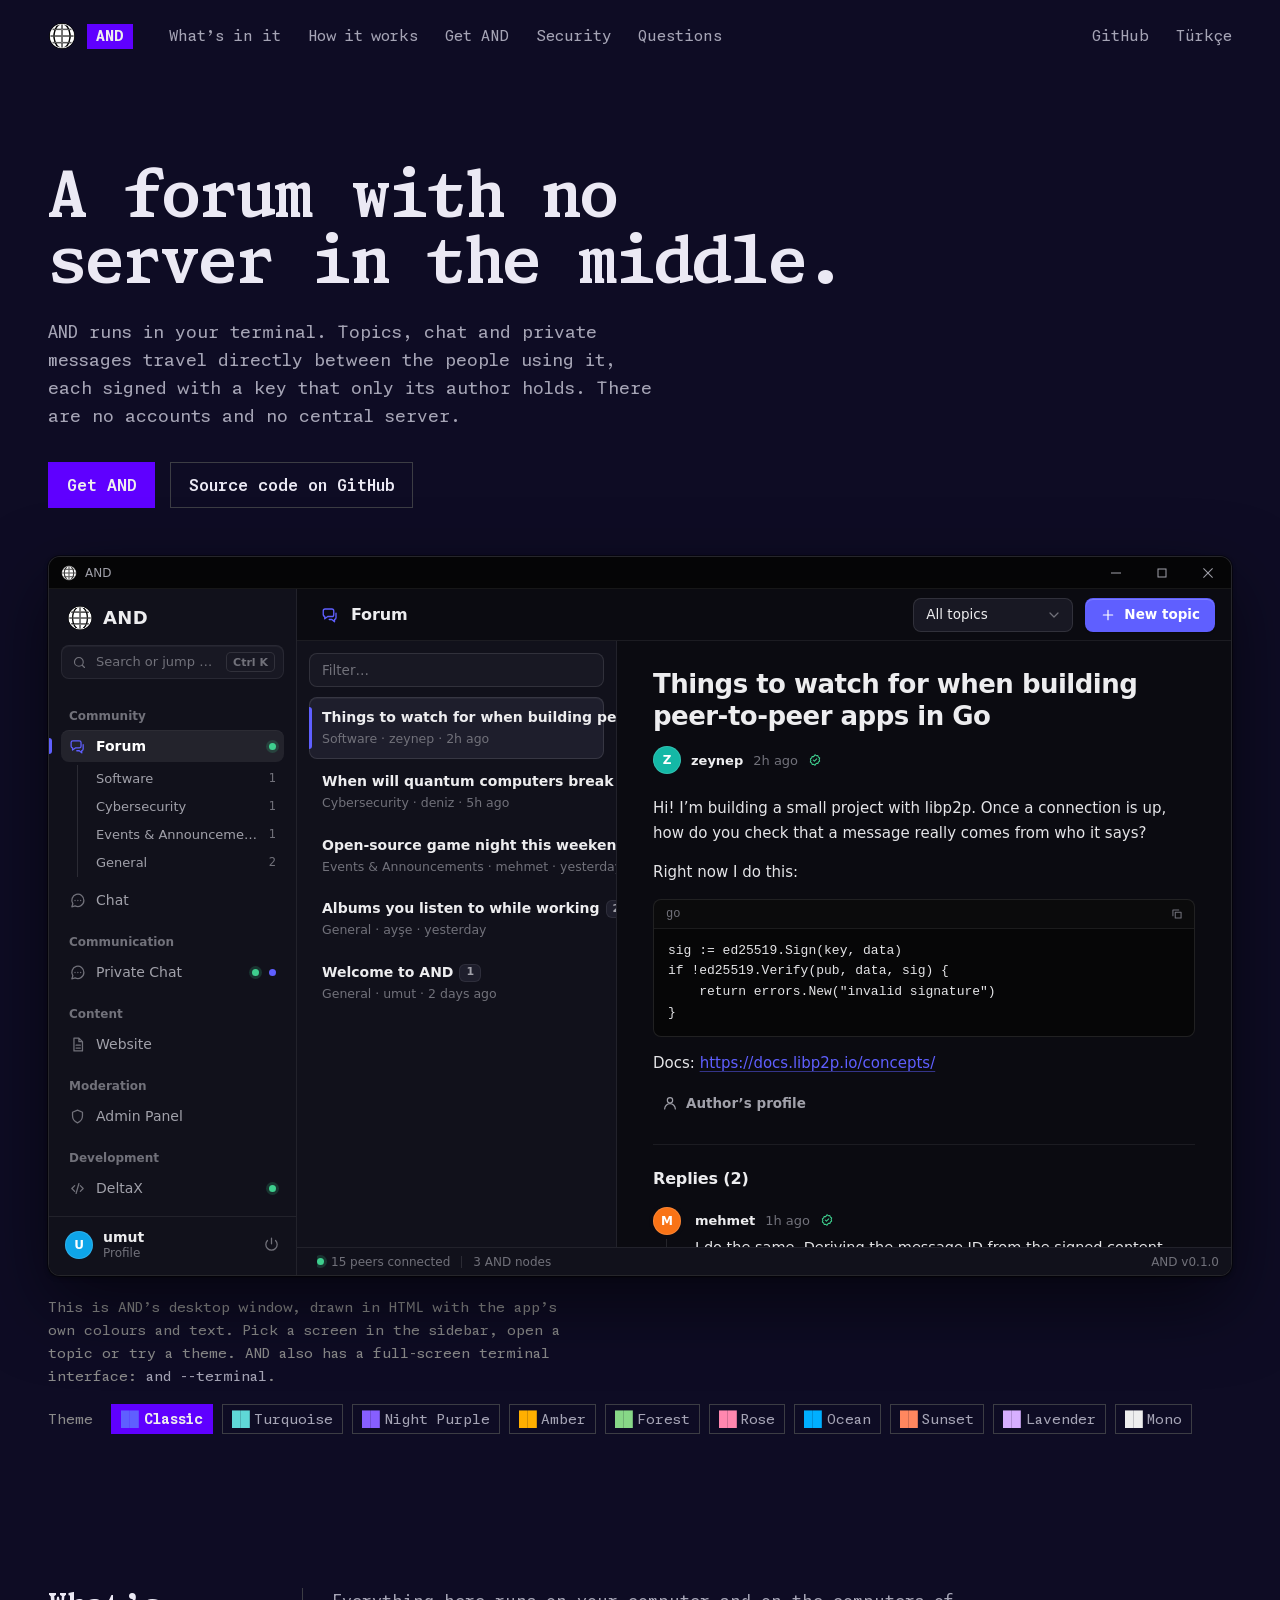
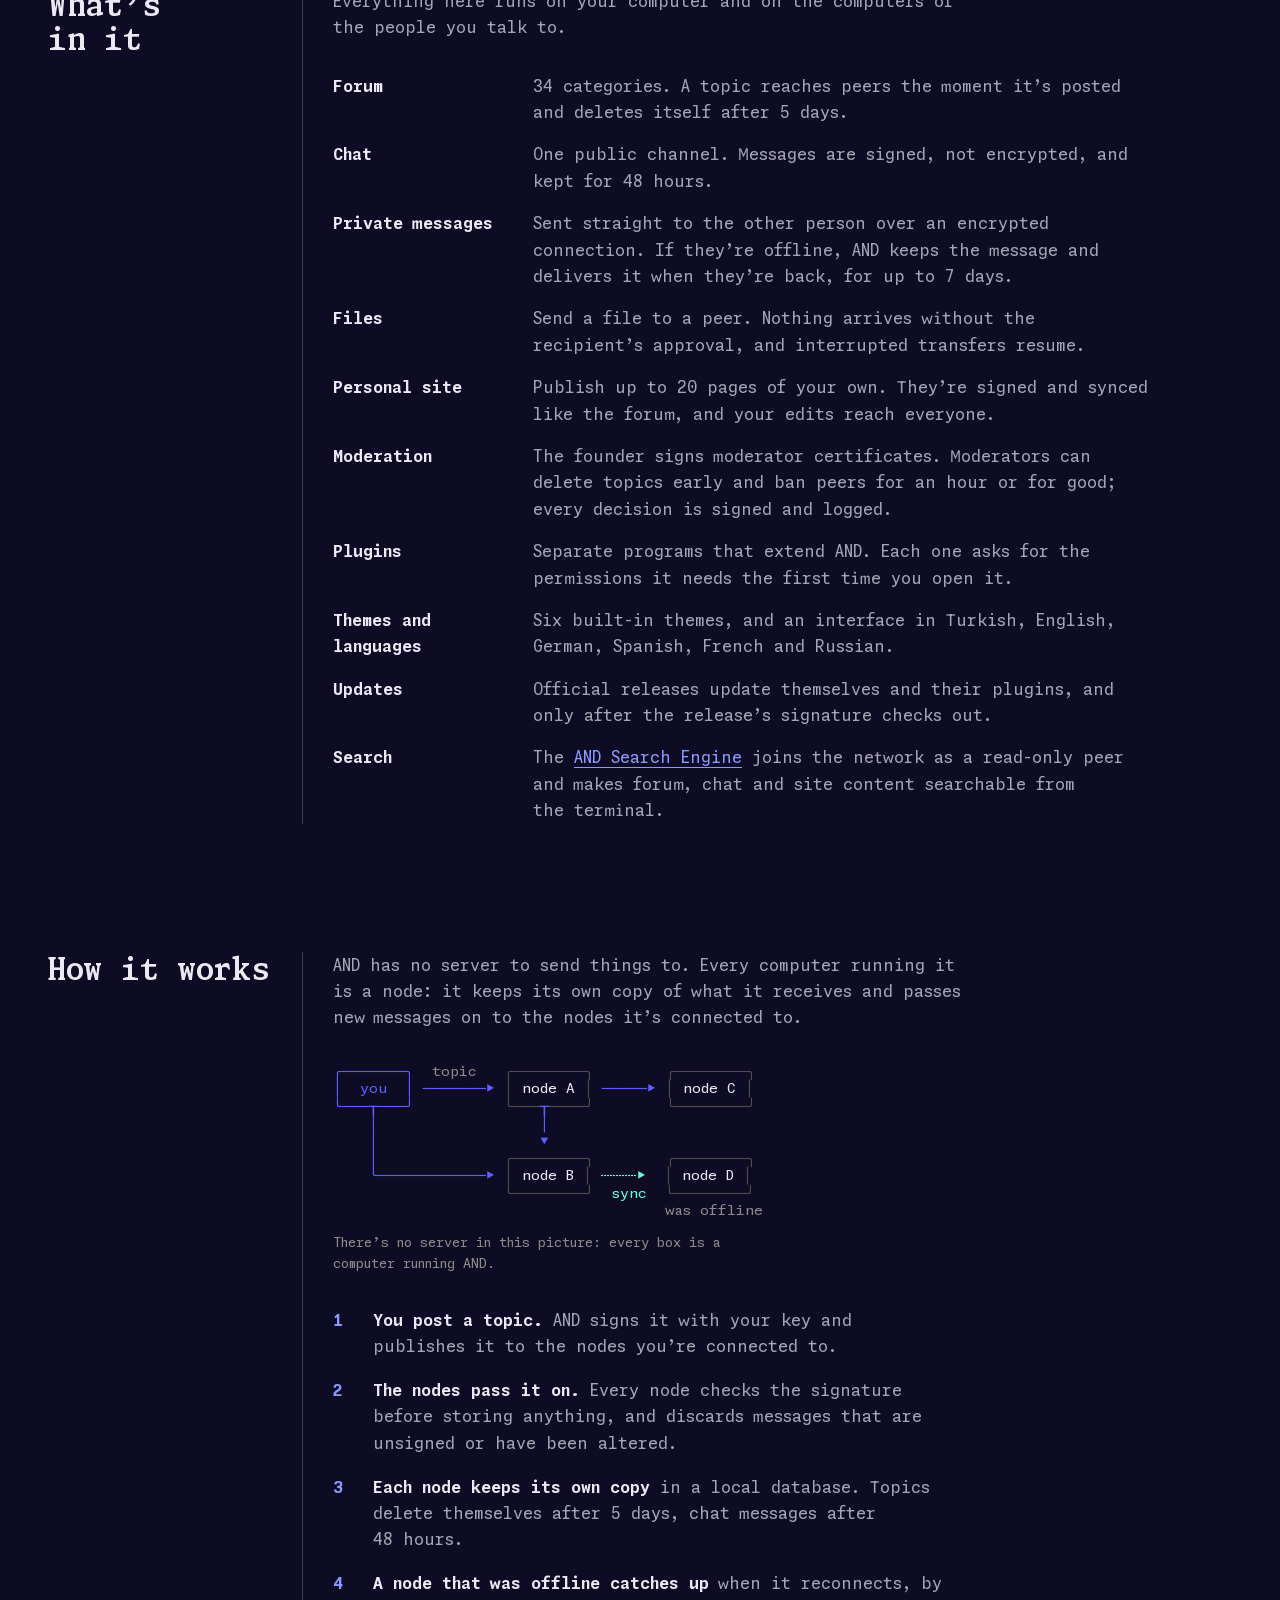
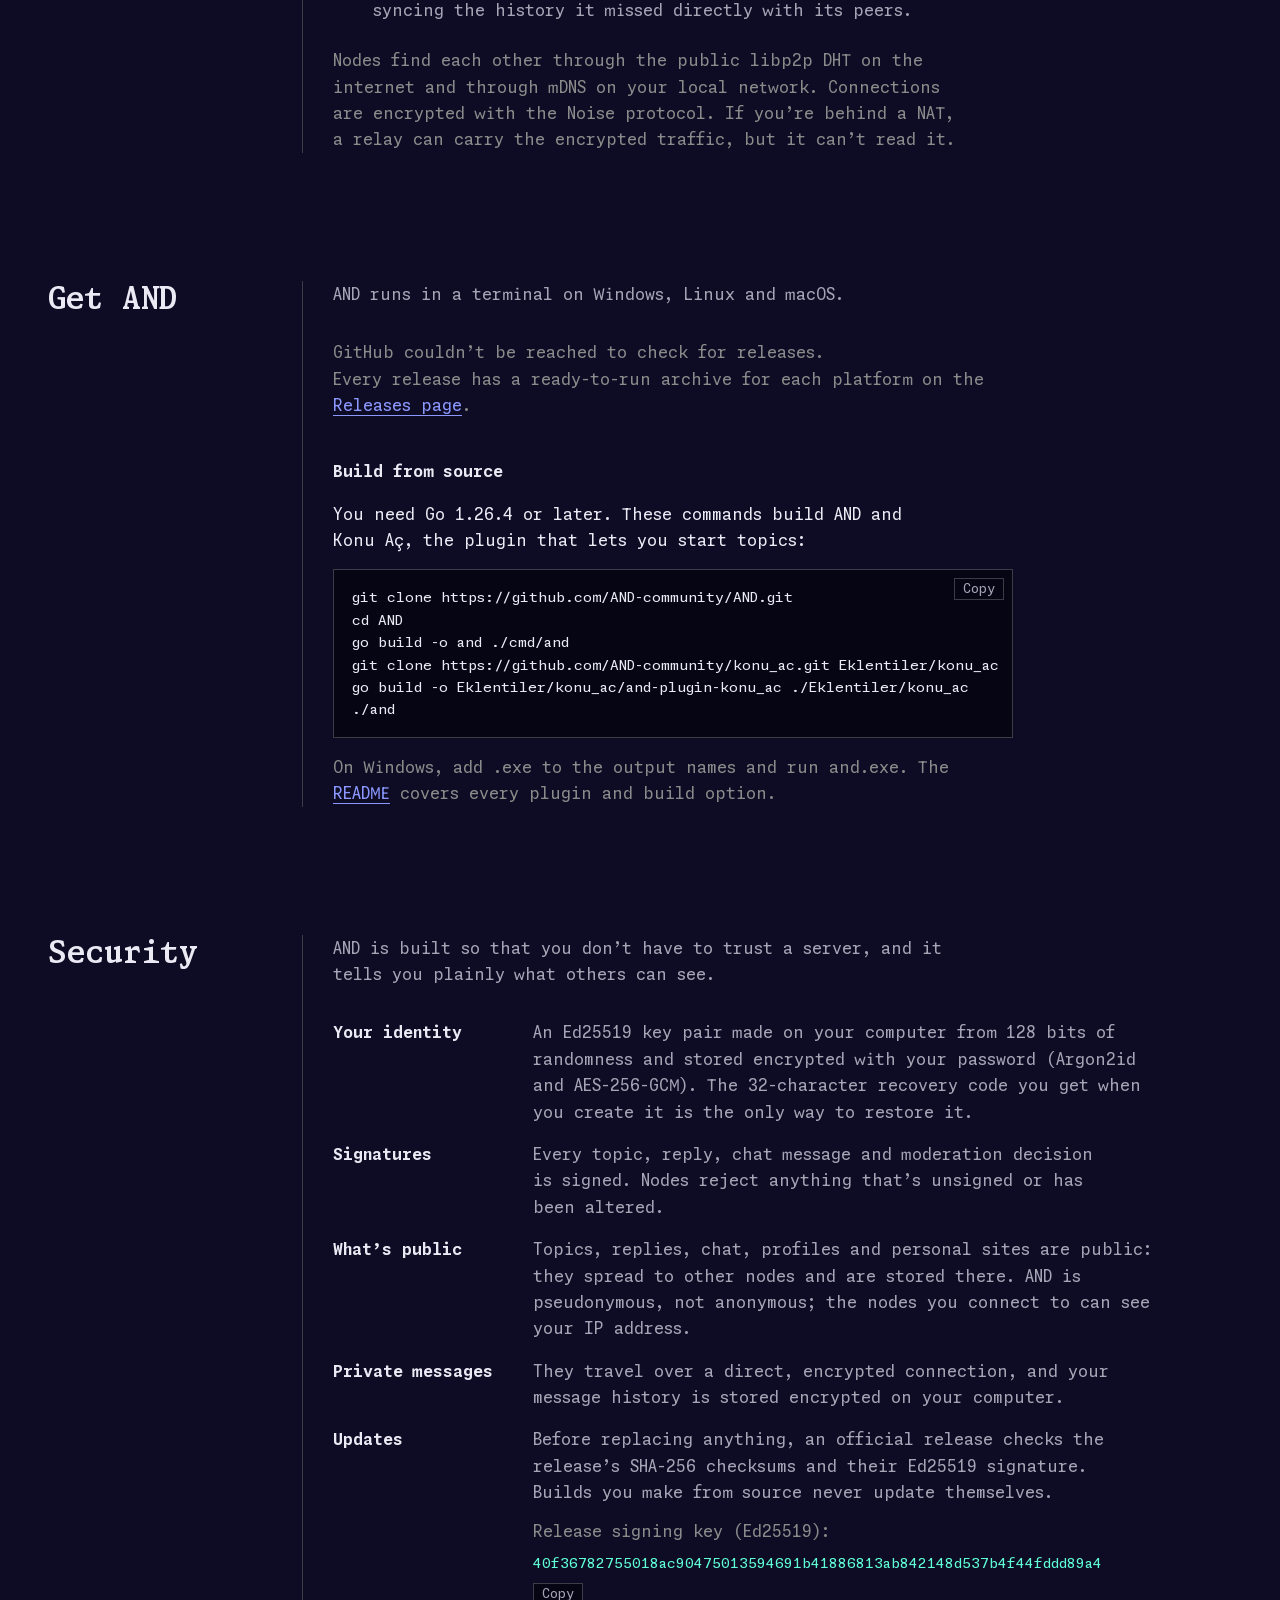
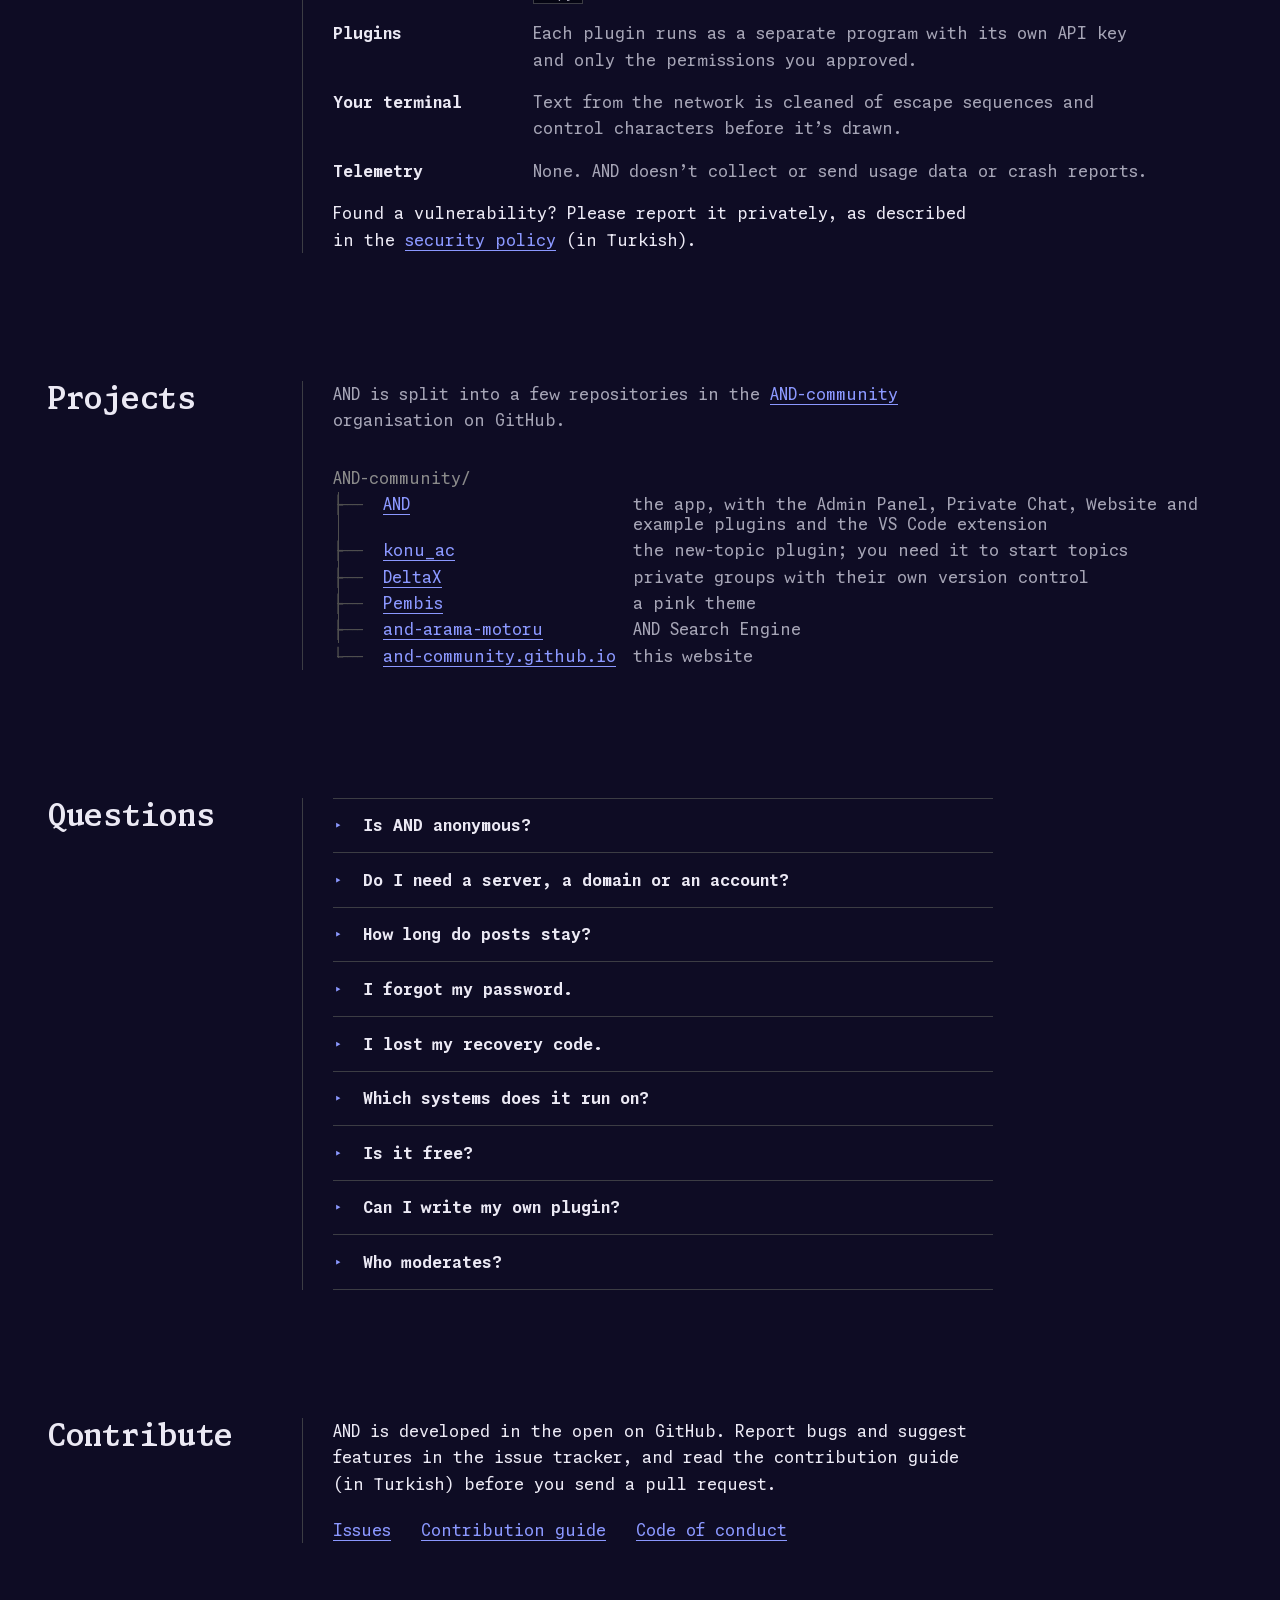
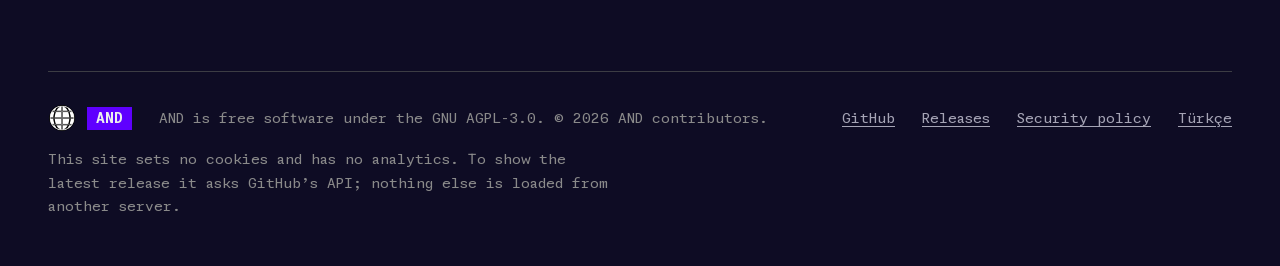
==== commit 5290c3b3: "Giriş: masaüstü kopyasında ekranlar, forum, ayarlar ve dar ekran davranışı Co-Authored-By: Claude Op" ====
--- a/index.html
+++ b/index.html
@@ -55,7 +55,7 @@
 <div class="p-marka"><img src="/assets/img/logo.png" width="26" height="26" alt=""><span>AND</span></div>
 <div class="p-arama" aria-hidden="true"><svg viewBox="0 0 24 24" fill="none" stroke="currentColor" stroke-width="1.8" stroke-linecap="round" stroke-linejoin="round" aria-hidden="true"><path d="M11 4a7 7 0 1 0 0 14a7 7 0 1 0 0-14zM20 20l-4-4"/></svg><span>Search or jump to…</span><kbd>Ctrl K</kbd></div>
 <div class="p-gezinme">
-<p class="p-grup">Community</p><button type="button" class="p-nav" data-ekran="forum" aria-current="page"><svg viewBox="0 0 24 24" fill="none" stroke="currentColor" stroke-width="1.8" stroke-linecap="round" stroke-linejoin="round" aria-hidden="true"><path d="M3 6.5A2.5 2.5 0 0 1 5.5 4h9A2.5 2.5 0 0 1 17 6.5v5a2.5 2.5 0 0 1-2.5 2.5H9l-4 3v-3.1a2.5 2.5 0 0 1-2-2.4zM20 9.5v6a2.5 2.5 0 0 1-2 2.45V21l-3.5-3H11"/></svg><span>Forum</span><i class="p-nokta iyi" title="running"></i><span class="gorsel-gizli">, running</span></button><div class="p-alt-gezinme" role="group" aria-label="Forum categories"><button type="button" class="p-kat" data-kategori="yazilim"><span>Software</span><span class="p-sayi">1</span></button><button type="button" class="p-kat" data-kategori="guvenlik"><span>Cybersecurity</span><span class="p-sayi">1</span></button><button type="button" class="p-kat" data-kategori="etkinlik"><span>Events &amp; Announcements</span><span class="p-sayi">1</span></button><button type="button" class="p-kat" data-kategori="genel"><span>General</span><span class="p-sayi">2</span></button></div><button type="button" class="p-nav" data-ekran="sohbet"><svg viewBox="0 0 24 24" fill="none" stroke="currentColor" stroke-width="1.8" stroke-linecap="round" stroke-linejoin="round" aria-hidden="true"><path d="M21 12a8.5 8.5 0 0 1-12.4 7.55L4 21l1.45-4.6A8.5 8.5 0 1 1 21 12zM8.5 12h.01M12.5 12h.01M16.5 12h.01"/></svg><span>Chat</span></button>
+<p class="p-grup">Community</p><button type="button" class="p-nav" data-ekran="forum" aria-current="page"><svg viewBox="0 0 24 24" fill="none" stroke="currentColor" stroke-width="1.8" stroke-linecap="round" stroke-linejoin="round" aria-hidden="true"><path d="M3 6.5A2.5 2.5 0 0 1 5.5 4h9A2.5 2.5 0 0 1 17 6.5v5a2.5 2.5 0 0 1-2.5 2.5H9l-4 3v-3.1a2.5 2.5 0 0 1-2-2.4zM20 9.5v6a2.5 2.5 0 0 1-2 2.45V21l-3.5-3H11"/></svg><span>Forum</span><i class="p-nokta iyi" title="running"></i><span class="gorsel-gizli">, running</span></button><div class="p-alt-gezinme" role="group" aria-label="Forum categories"><button type="button" class="p-kat" data-kategori="yazilim" aria-pressed="false"><span>Software</span><span class="p-sayi">1</span></button><button type="button" class="p-kat" data-kategori="guvenlik" aria-pressed="false"><span>Cybersecurity</span><span class="p-sayi">1</span></button><button type="button" class="p-kat" data-kategori="etkinlik" aria-pressed="false"><span>Events &amp; Announcements</span><span class="p-sayi">1</span></button><button type="button" class="p-kat" data-kategori="genel" aria-pressed="false"><span>General</span><span class="p-sayi">2</span></button></div><button type="button" class="p-nav" data-ekran="sohbet"><svg viewBox="0 0 24 24" fill="none" stroke="currentColor" stroke-width="1.8" stroke-linecap="round" stroke-linejoin="round" aria-hidden="true"><path d="M21 12a8.5 8.5 0 0 1-12.4 7.55L4 21l1.45-4.6A8.5 8.5 0 1 1 21 12zM8.5 12h.01M12.5 12h.01M16.5 12h.01"/></svg><span>Chat</span></button>
 <p class="p-grup">Communication</p><button type="button" class="p-nav" data-ekran="ozel_chat"><svg viewBox="0 0 24 24" fill="none" stroke="currentColor" stroke-width="1.8" stroke-linecap="round" stroke-linejoin="round" aria-hidden="true"><path d="M21 12a8.5 8.5 0 0 1-12.4 7.55L4 21l1.45-4.6A8.5 8.5 0 1 1 21 12zM8.5 12h.01M12.5 12h.01M16.5 12h.01"/></svg><span>Private Chat</span><i class="p-nokta iyi" title="running"></i><span class="gorsel-gizli">, running</span><b class="p-okunmamis" aria-hidden="true"></b><span class="gorsel-gizli">, 2 unread messages</span></button>
 <p class="p-grup">Content</p><button type="button" class="p-nav" data-ekran="site"><svg viewBox="0 0 24 24" fill="none" stroke="currentColor" stroke-width="1.8" stroke-linecap="round" stroke-linejoin="round" aria-hidden="true"><path d="M7 3h7l5 5v13H7zM14 3v5h5M10 13h6M10 17h6"/></svg><span>Website</span></button>
 <p class="p-grup">Moderation</p><button type="button" class="p-nav" data-ekran="admin"><svg viewBox="0 0 24 24" fill="none" stroke="currentColor" stroke-width="1.8" stroke-linecap="round" stroke-linejoin="round" aria-hidden="true"><path d="M12 3l7 3v5c0 4.5-3 8.3-7 10-4-1.7-7-5.5-7-10V6z"/></svg><span>Admin Panel</span></button>
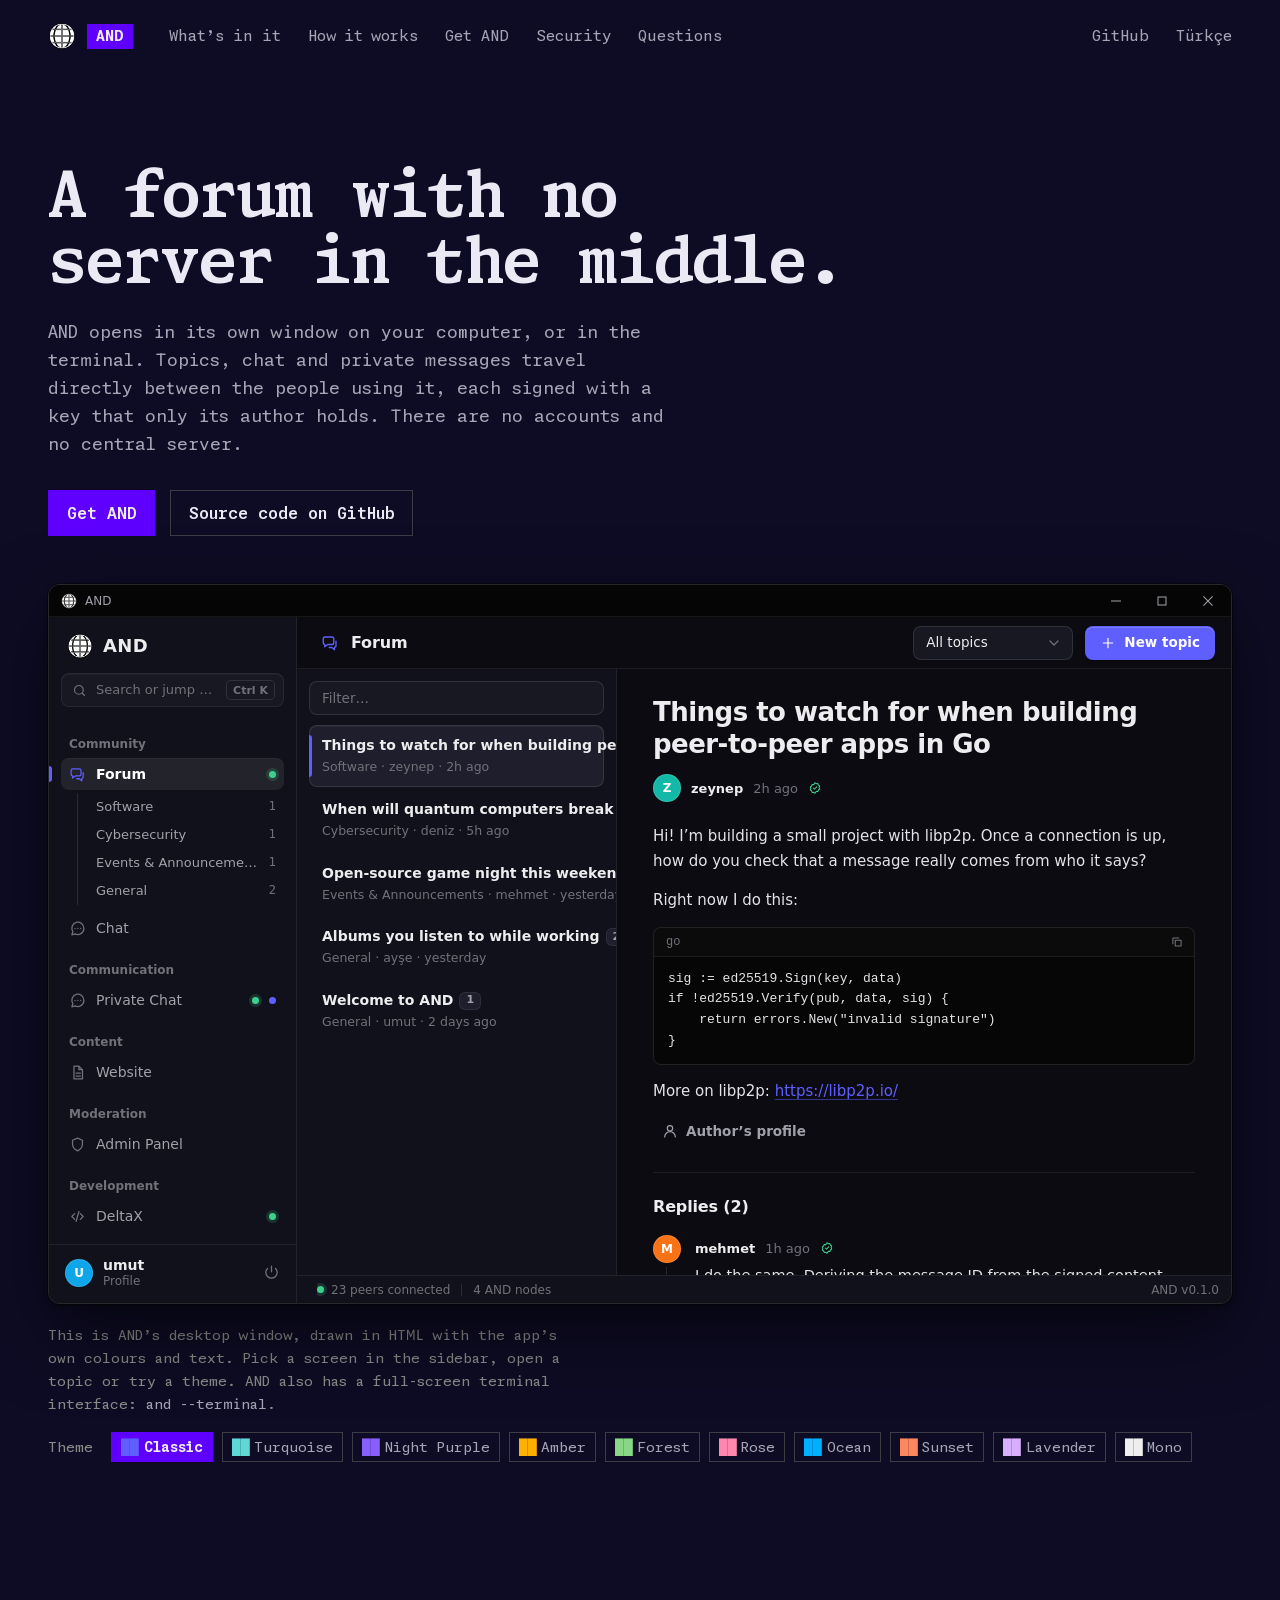
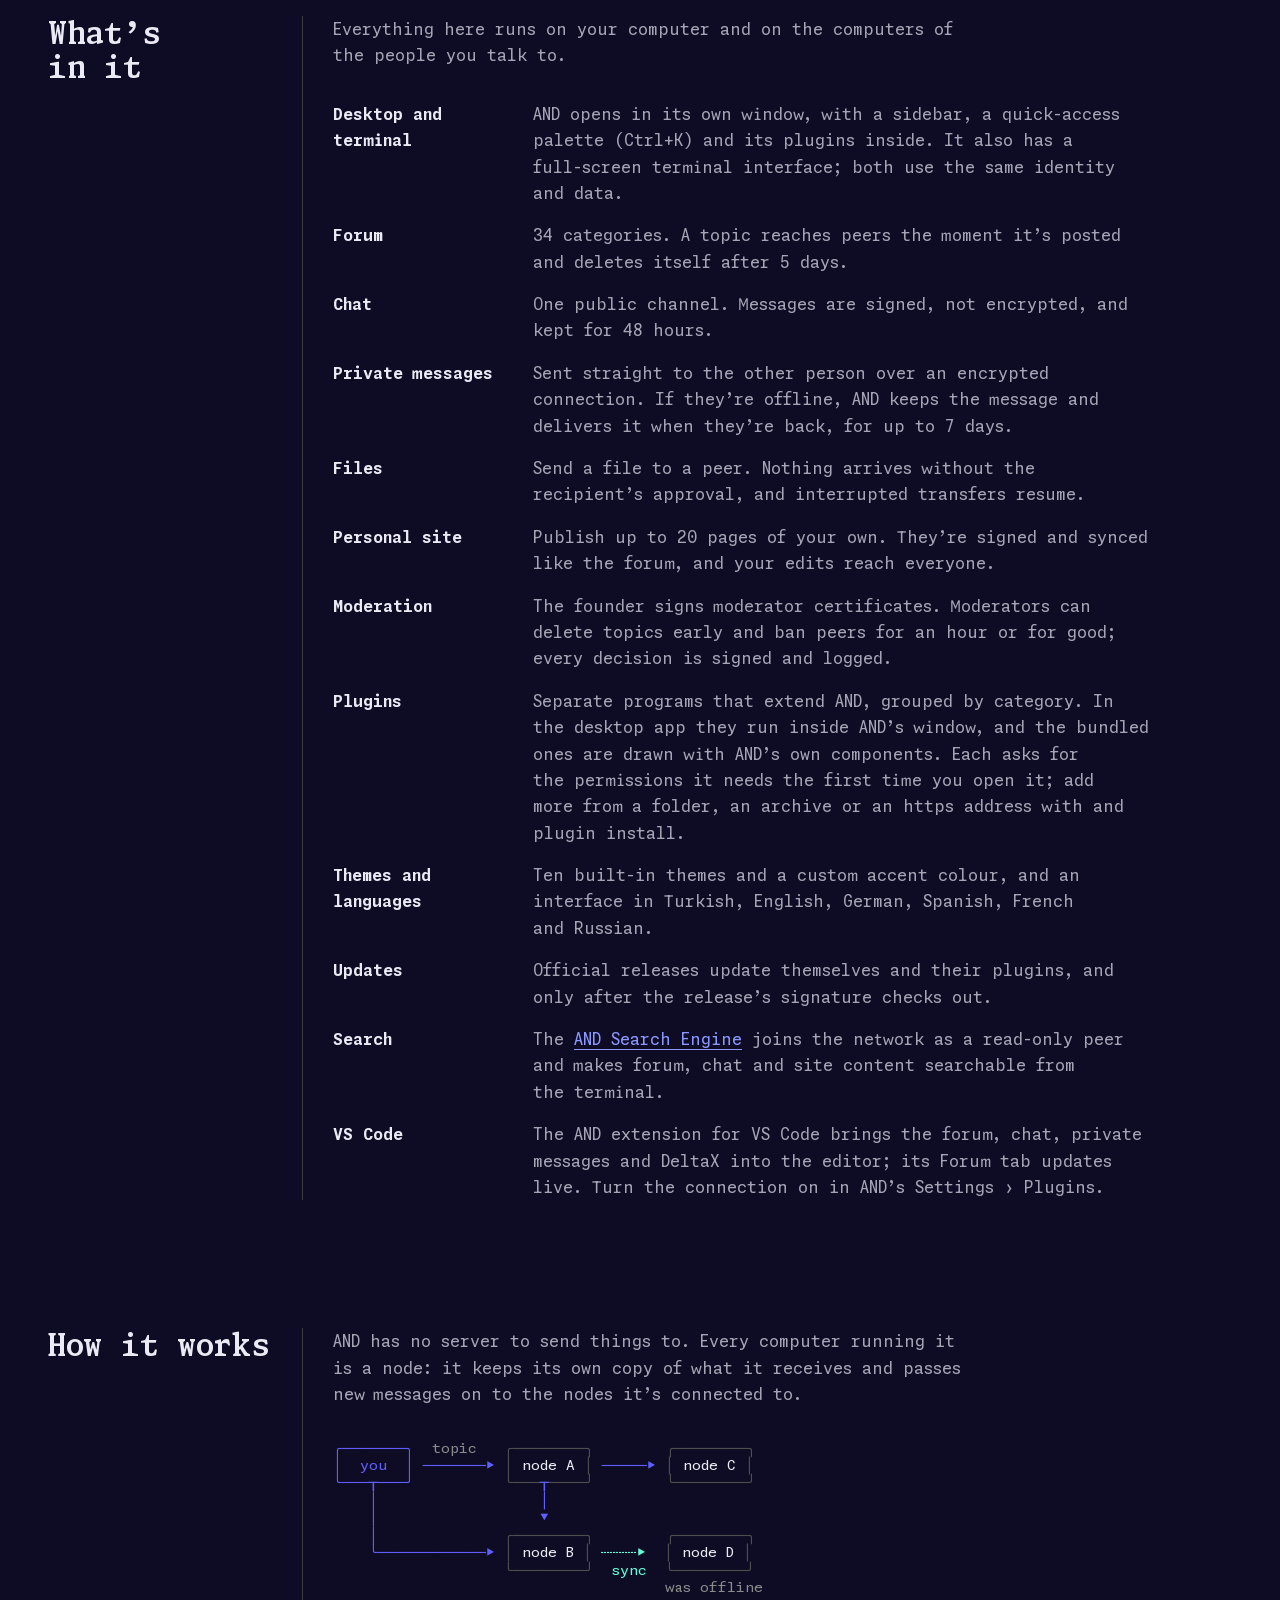
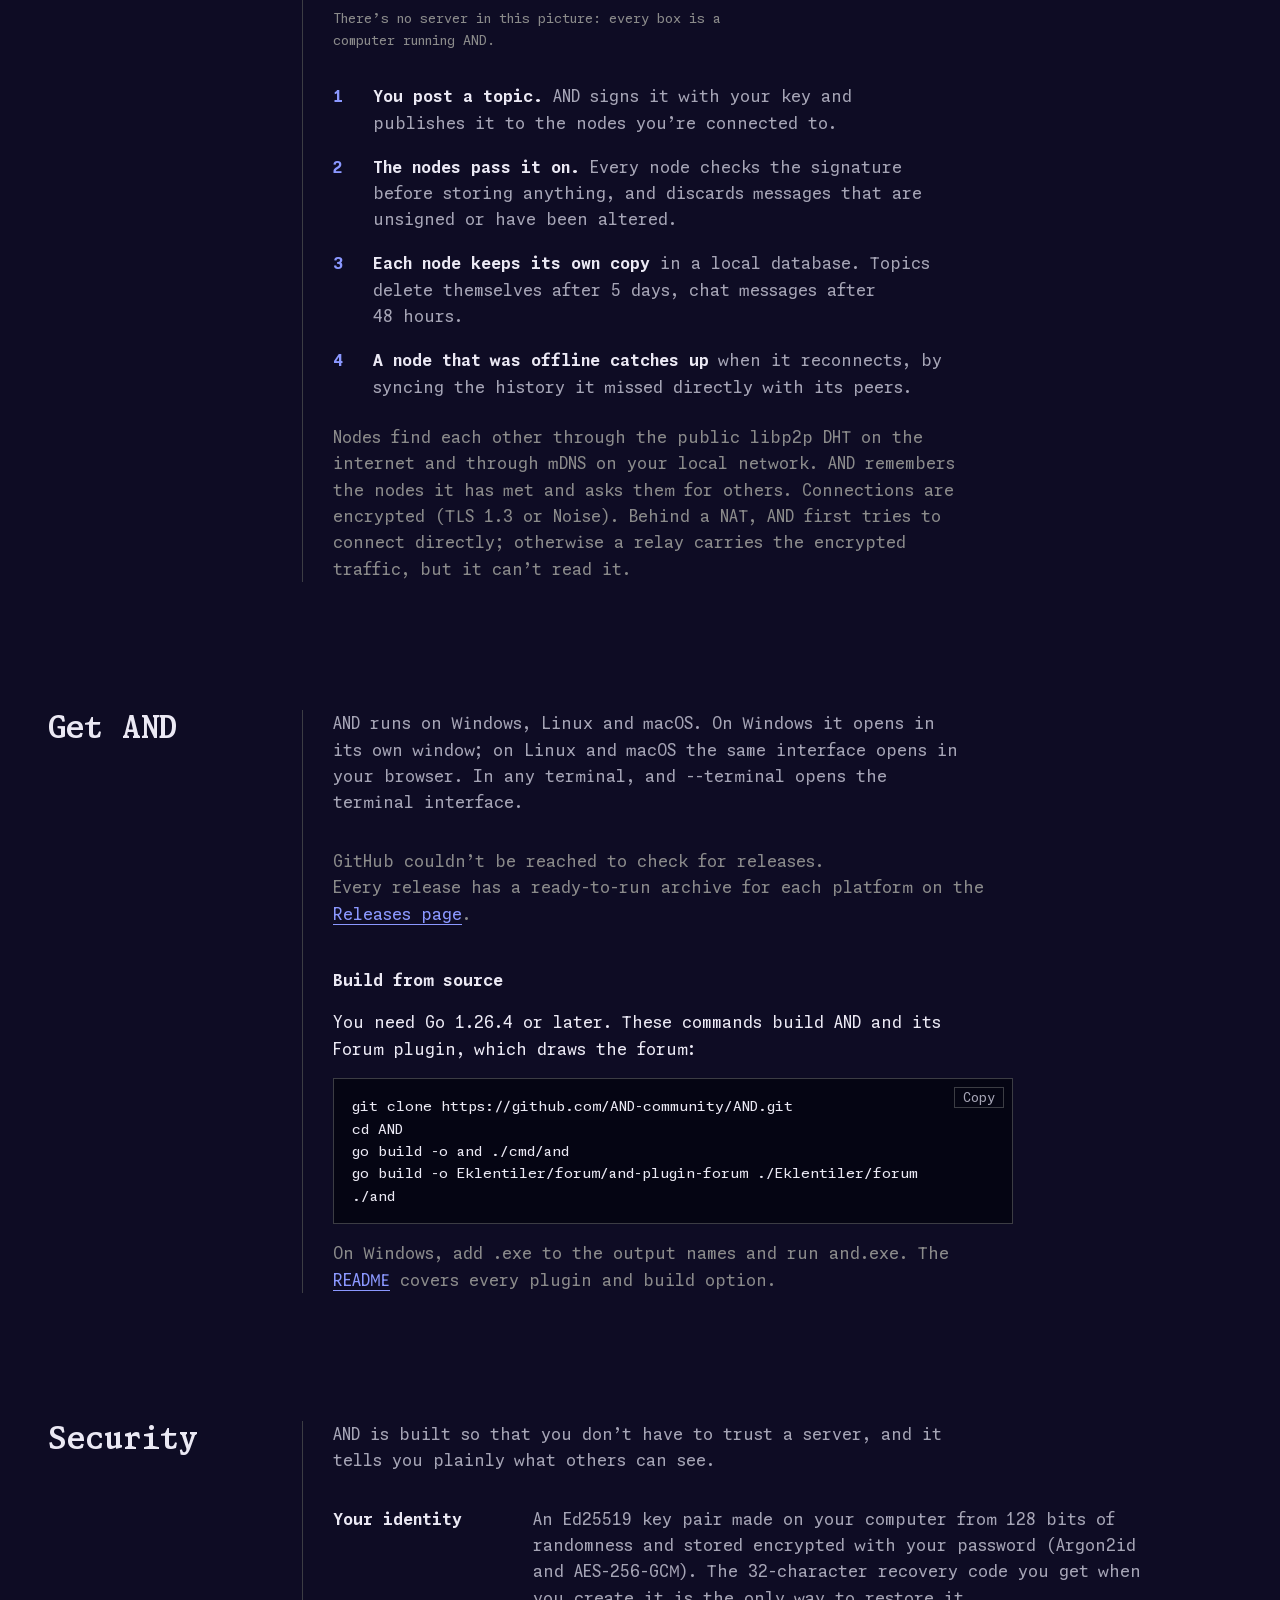
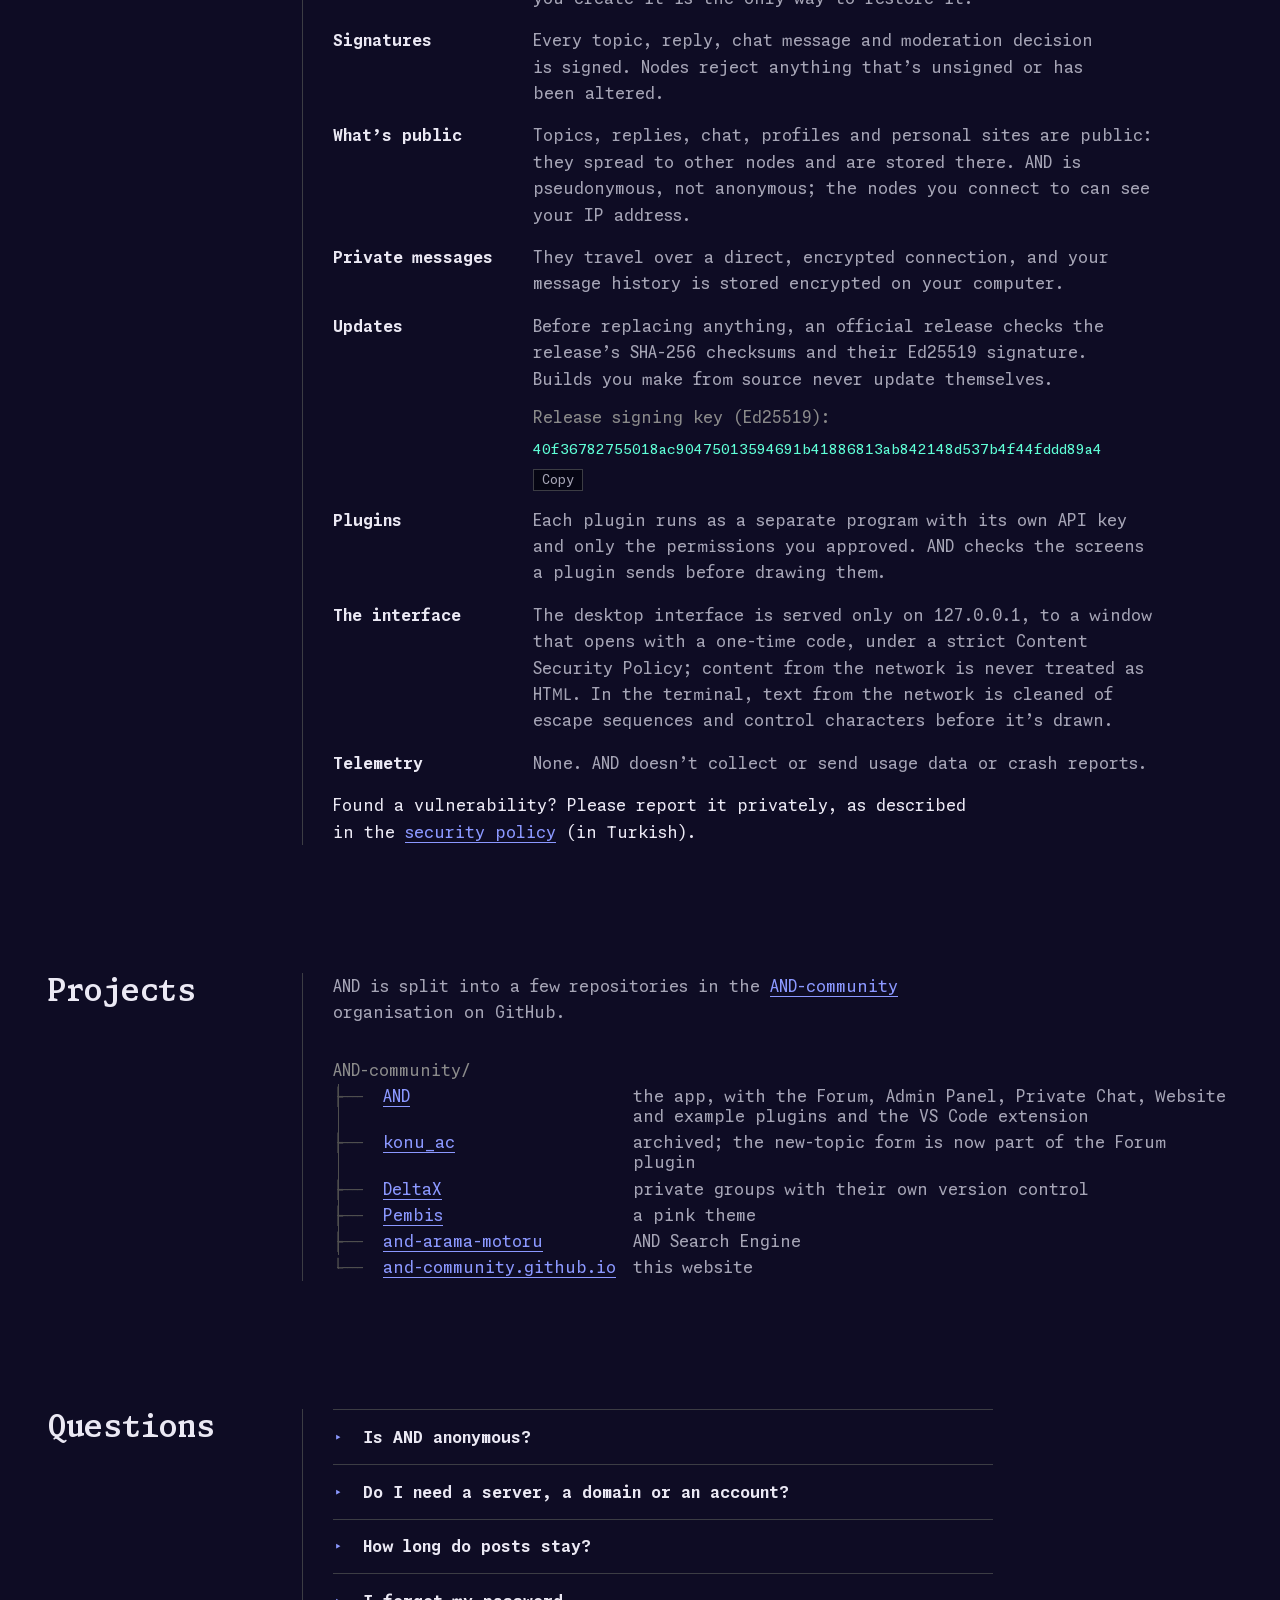
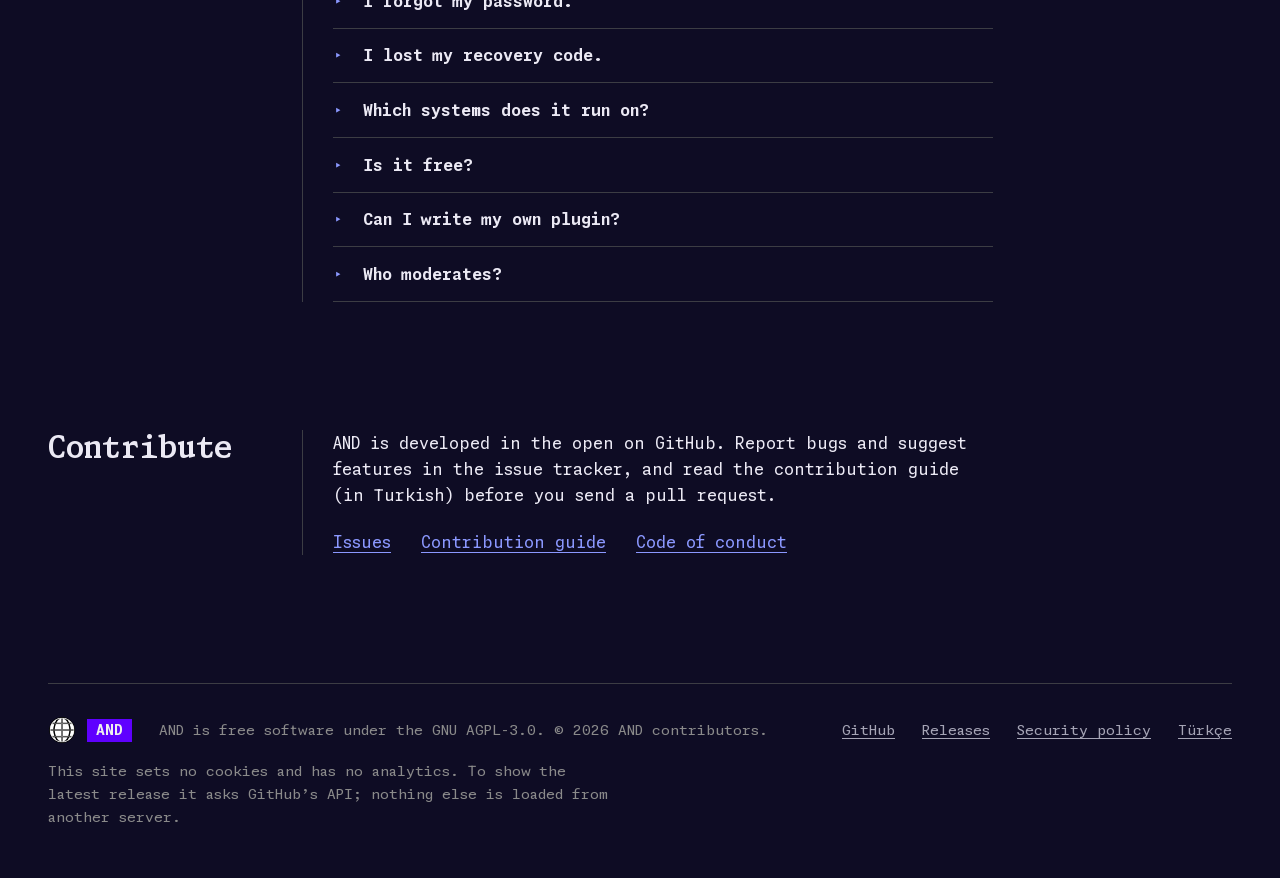
==== commit 59d38951: "Metinler: masaüstü uygulaması, forum eklentisi, pencere içi eklentiler, 10 tema ve VS Code Co-Author" ====
--- a/index.html
+++ b/index.html
@@ -4,7 +4,7 @@
 <meta charset="utf-8">
 <meta name="viewport" content="width=device-width, initial-scale=1">
 <title>AND: a forum with no server in the middle</title>
-<meta name="description" content="AND is a free, open-source forum, chat and personal-site network that runs in your terminal. It is peer to peer: no accounts and no central server.">
+<meta name="description" content="AND is a free, open-source forum, chat and personal-site network with a desktop app and a terminal interface. It is peer to peer: no accounts and no central server.">
 <link rel="canonical" href="https://and-community.github.io/">
 <link rel="alternate" hreflang="en" href="https://and-community.github.io/">
 <link rel="alternate" hreflang="tr" href="https://and-community.github.io/tr/">
@@ -20,7 +20,7 @@
 <meta property="og:type" content="website">
 <meta property="og:site_name" content="AND">
 <meta property="og:title" content="AND: a forum with no server in the middle">
-<meta property="og:description" content="AND is a free, open-source forum, chat and personal-site network that runs in your terminal. It is peer to peer: no accounts and no central server.">
+<meta property="og:description" content="AND is a free, open-source forum, chat and personal-site network with a desktop app and a terminal interface. It is peer to peer: no accounts and no central server.">
 <meta property="og:url" content="https://and-community.github.io/">
 <meta property="og:image" content="https://and-community.github.io/assets/img/og.png">
 <meta property="og:image:width" content="1200">
@@ -31,7 +31,7 @@
 <meta name="twitter:card" content="summary_large_image">
 <script>try{var t=localStorage.getItem("and-tema");if(/^(klasik|turkuaz|gece-moru|kehribar|orman|gul|okyanus|gun-batimi|lavanta|mono)$/.test(t))document.documentElement.dataset.tema=t}catch(e){}</script>
 <script src="/assets/js/site.js" defer></script>
-<script type="application/ld+json">{"@context":"https://schema.org","@type":"SoftwareApplication","name":"AND","description":"AND is a free, open-source forum, chat and personal-site network that runs in your terminal. It is peer to peer: no accounts and no central server.","url":"https://and-community.github.io/","applicationCategory":"CommunicationApplication","operatingSystem":"Windows, Linux, macOS","softwareVersion":"v0.1.0","license":"https://www.gnu.org/licenses/agpl-3.0.html","isAccessibleForFree":true,"offers":{"@type":"Offer","price":"0","priceCurrency":"USD"},"downloadUrl":"https://github.com/AND-community/AND/releases","sameAs":["https://github.com/AND-community/AND"],"inLanguage":"en"}</script>
+<script type="application/ld+json">{"@context":"https://schema.org","@type":"SoftwareApplication","name":"AND","description":"AND is a free, open-source forum, chat and personal-site network with a desktop app and a terminal interface. It is peer to peer: no accounts and no central server.","url":"https://and-community.github.io/","applicationCategory":"CommunicationApplication","operatingSystem":"Windows, Linux, macOS","softwareVersion":"v0.1.0","license":"https://www.gnu.org/licenses/agpl-3.0.html","isAccessibleForFree":true,"offers":{"@type":"Offer","price":"0","priceCurrency":"USD"},"downloadUrl":"https://github.com/AND-community/AND/releases","sameAs":["https://github.com/AND-community/AND"],"inLanguage":"en"}</script>
 </head>
 <body>
 <a class="atla" href="#icerik">Skip to content</a>
@@ -43,7 +43,7 @@
 <main id="icerik">
 <section class="giris sayfa" aria-labelledby="giris-baslik">
 <h1 id="giris-baslik">A forum with no server in the middle.</h1>
-<p class="ozet">AND runs in your terminal. Topics, chat and private messages travel directly between the people using it, each signed with a key that only its author holds. There are no accounts and no central server.</p>
+<p class="ozet">AND opens in its own window on your computer, or in the terminal. Topics, chat and private messages travel directly between the people using it, each signed with a key that only its author holds. There are no accounts and no central server.</p>
 <p class="eylemler"><a class="dugme dugme-dolu" href="#get-and">Get AND</a><a class="dugme" href="https://github.com/AND-community/AND">Source code on GitHub</a></p>
 </section>
 <section class="ekran sayfa" aria-labelledby="ekran-baslik">
@@ -71,7 +71,7 @@
 <div class="p-metin"><p>Hi! I’m building a small project with libp2p. Once a connection is up, how do you check that a message really comes from who it says?</p><p>Right now I do this:</p><div class="p-kod"><div class="p-kod-ust"><span>go</span><svg viewBox="0 0 24 24" fill="none" stroke="currentColor" stroke-width="1.8" stroke-linecap="round" stroke-linejoin="round" aria-hidden="true"><path d="M9 9h10v10H9zM5 15V5h10"/></svg></div><pre><code>sig := ed25519.Sign(key, data)
 if !ed25519.Verify(pub, data, sig) {
     return errors.New(&quot;invalid signature&quot;)
-}</code></pre></div><p>Docs: <a href="https://docs.libp2p.io/concepts/">https://docs.libp2p.io/concepts/</a></p></div>
+}</code></pre></div><p>More on libp2p: <a href="https://libp2p.io/">https://libp2p.io/</a></p></div>
 <span class="p-dugme hayalet" aria-hidden="true"><svg viewBox="0 0 24 24" fill="none" stroke="currentColor" stroke-width="1.8" stroke-linecap="round" stroke-linejoin="round" aria-hidden="true"><path d="M12 12a4 4 0 1 0 0-8a4 4 0 1 0 0 8zM4 21a8 8 0 0 1 16 0"/></svg>Author’s profile</span>
 <h5>Replies (2)</h5><ol class="p-izlek"><li class="p-yanit"><span class="p-avatar kucuk" style="background:#f97316" aria-hidden="true">M</span><div><div class="p-yazar"><span class="p-ad">mehmet</span><span class="p-soluk">1h ago</span><span class="p-imza" title="signed"><svg viewBox="0 0 24 24" fill="none" stroke="currentColor" stroke-width="1.8" stroke-linecap="round" stroke-linejoin="round" aria-hidden="true"><path d="M12 3l2.2 1.6 2.7-.2.9 2.6 2.2 1.6-.9 2.6.9 2.6-2.2 1.6-.9 2.6-2.7-.2L12 21l-2.2-1.6-2.7.2-.9-2.6-2.2-1.6.9-2.6-.9-2.6 2.2-1.6.9-2.6 2.7.2zM9 12l2 2 4-4"/></svg><span class="gorsel-gizli">signed</span></span></div><p>I do the same. Deriving the message ID from the signed content also weeds out replayed messages.</p></div></li><li class="p-yanit"><span class="p-avatar kucuk" style="background:#8b5cf6" aria-hidden="true">D</span><div><div class="p-yazar"><span class="p-ad">deniz</span><span class="p-soluk">40 min ago</span><span class="p-imza" title="signed"><svg viewBox="0 0 24 24" fill="none" stroke="currentColor" stroke-width="1.8" stroke-linecap="round" stroke-linejoin="round" aria-hidden="true"><path d="M12 3l2.2 1.6 2.7-.2.9 2.6 2.2 1.6-.9 2.6.9 2.6-2.2 1.6-.9 2.6-2.7-.2L12 21l-2.2-1.6-2.7.2-.9-2.6-2.2-1.6.9-2.6-.9-2.6 2.2-1.6.9-2.6 2.7.2zM9 12l2 2 4-4"/></svg><span class="gorsel-gizli">signed</span></span></div><p>A session key per connection is worth a look too.</p></div></li></ol>
 </article><article class="p-okuma" data-konu-icerik="2" hidden>
@@ -126,7 +126,7 @@
 <h2 id="features-baslik">What’s in it</h2>
 <div class="bolum-icerik">
 <p class="giris-metni">Everything here runs on your computer and on the computers of the people you talk to.</p>
-<dl class="kv"><dt>Forum</dt><dd>34 categories. A topic reaches peers the moment it’s posted and deletes itself after 5 days.</dd><dt>Chat</dt><dd>One public channel. Messages are signed, not encrypted, and kept for 48 hours.</dd><dt>Private messages</dt><dd>Sent straight to the other person over an encrypted connection. If they’re offline, AND keeps the message and delivers it when they’re back, for up to 7 days.</dd><dt>Files</dt><dd>Send a file to a peer. Nothing arrives without the recipient’s approval, and interrupted transfers resume.</dd><dt>Personal site</dt><dd>Publish up to 20 pages of your own. They’re signed and synced like the forum, and your edits reach everyone.</dd><dt>Moderation</dt><dd>The founder signs moderator certificates. Moderators can delete topics early and ban peers for an hour or for good; every decision is signed and logged.</dd><dt>Plugins</dt><dd>Separate programs that extend AND. Each one asks for the permissions it needs the first time you open it.</dd><dt>Themes and languages</dt><dd>Six built-in themes, and an interface in Turkish, English, German, Spanish, French and Russian.</dd><dt>Updates</dt><dd>Official releases update themselves and their plugins, and only after the release’s signature checks out.</dd><dt>Search</dt><dd>The <a href="https://github.com/AND-community/and-arama-motoru">AND Search Engine</a> joins the network as a read-only peer and makes forum, chat and site content searchable from the terminal.</dd></dl>
+<dl class="kv"><dt>Desktop and terminal</dt><dd>AND opens in its own window, with a sidebar, a quick-access palette (Ctrl+K) and its plugins inside. It also has a full-screen terminal interface; both use the same identity and data.</dd><dt>Forum</dt><dd>34 categories. A topic reaches peers the moment it’s posted and deletes itself after 5 days.</dd><dt>Chat</dt><dd>One public channel. Messages are signed, not encrypted, and kept for 48 hours.</dd><dt>Private messages</dt><dd>Sent straight to the other person over an encrypted connection. If they’re offline, AND keeps the message and delivers it when they’re back, for up to 7 days.</dd><dt>Files</dt><dd>Send a file to a peer. Nothing arrives without the recipient’s approval, and interrupted transfers resume.</dd><dt>Personal site</dt><dd>Publish up to 20 pages of your own. They’re signed and synced like the forum, and your edits reach everyone.</dd><dt>Moderation</dt><dd>The founder signs moderator certificates. Moderators can delete topics early and ban peers for an hour or for good; every decision is signed and logged.</dd><dt>Plugins</dt><dd>Separate programs that extend AND, grouped by category. In the desktop app they run inside AND’s window, and the bundled ones are drawn with AND’s own components. Each asks for the permissions it needs the first time you open it; add more from a folder, an archive or an https address with and plugin install.</dd><dt>Themes and languages</dt><dd>Ten built-in themes and a custom accent colour, and an interface in Turkish, English, German, Spanish, French and Russian.</dd><dt>Updates</dt><dd>Official releases update themselves and their plugins, and only after the release’s signature checks out.</dd><dt>Search</dt><dd>The <a href="https://github.com/AND-community/and-arama-motoru">AND Search Engine</a> joins the network as a read-only peer and makes forum, chat and site content searchable from the terminal.</dd><dt>VS Code</dt><dd>The AND extension for VS Code brings the forum, chat, private messages and DeltaX into the editor; its Forum tab updates live. Turn the connection on in AND’s Settings › Plugins.</dd></dl>
 </div>
 </section>
 <section class="bolum" id="how-it-works" aria-labelledby="how-it-works-baslik">
@@ -143,21 +143,20 @@
                    <span class="s">╰────────╯</span><span class="n">  sync  </span><span class="s">╰────────╯</span>
                                      <span class="m">was offline</span></pre><figcaption>There’s no server in this picture: every box is a computer running AND.</figcaption></figure>
 <ol class="adimlar"><li><strong>You post a topic.</strong> AND signs it with your key and publishes it to the nodes you’re connected to.</li><li><strong>The nodes pass it on.</strong> Every node checks the signature before storing anything, and discards messages that are unsigned or have been altered.</li><li><strong>Each node keeps its own copy</strong> in a local database. Topics delete themselves after 5 days, chat messages after 48 hours.</li><li><strong>A node that was offline catches up</strong> when it reconnects, by syncing the history it missed directly with its peers.</li></ol>
-<p class="soluk">Nodes find each other through the public libp2p DHT on the internet and through mDNS on your local network. Connections are encrypted with the Noise protocol. If you’re behind a NAT, a relay can carry the encrypted traffic, but it can’t read it.</p>
+<p class="soluk">Nodes find each other through the public libp2p DHT on the internet and through mDNS on your local network. AND remembers the nodes it has met and asks them for others. Connections are encrypted (TLS 1.3 or Noise). Behind a NAT, AND first tries to connect directly; otherwise a relay carries the encrypted traffic, but it can’t read it.</p>
 </div>
 </section>
 <section class="bolum" id="get-and" aria-labelledby="get-and-baslik">
 <h2 id="get-and-baslik">Get AND</h2>
 <div class="bolum-icerik">
-<p class="giris-metni">AND runs in a terminal on Windows, Linux and macOS.</p>
+<p class="giris-metni">AND runs on Windows, Linux and macOS. On Windows it opens in its own window; on Linux and macOS the same interface opens in your browser. In any terminal, and --terminal opens the terminal interface.</p>
 <div class="indir" data-indir><p class="indir-durum">Every release has a ready-to-run archive for each platform on the <a href="https://github.com/AND-community/AND/releases">Releases page</a>.</p></div>
 <h3>Build from source</h3>
-<p>You need Go 1.26.4 or later. These commands build AND and Konu Aç, the plugin that lets you start topics:</p>
+<p>You need Go 1.26.4 or later. These commands build AND and its Forum plugin, which draws the forum:</p>
 <div class="kod"><pre><code id="derleme-komutlari">git clone https://github.com/AND-community/AND.git
 cd AND
 go build -o and ./cmd/and
-git clone https://github.com/AND-community/konu_ac.git Eklentiler/konu_ac
-go build -o Eklentiler/konu_ac/and-plugin-konu_ac ./Eklentiler/konu_ac
+go build -o Eklentiler/forum/and-plugin-forum ./Eklentiler/forum
 ./and</code></pre><button type="button" class="kopyala" data-kopyala="derleme-komutlari">Copy</button></div>
 <p class="soluk">On Windows, add .exe to the output names and run and.exe. The <a href="https://github.com/AND-community/AND#building-from-source">README</a> covers every plugin and build option.</p>
 </div>
@@ -166,7 +165,7 @@
 <h2 id="security-baslik">Security</h2>
 <div class="bolum-icerik">
 <p class="giris-metni">AND is built so that you don’t have to trust a server, and it tells you plainly what others can see.</p>
-<dl class="kv"><dt>Your identity</dt><dd>An Ed25519 key pair made on your computer from 128 bits of randomness and stored encrypted with your password (Argon2id and AES-256-GCM). The 32-character recovery code you get when you create it is the only way to restore it.</dd><dt>Signatures</dt><dd>Every topic, reply, chat message and moderation decision is signed. Nodes reject anything that’s unsigned or has been altered.</dd><dt>What’s public</dt><dd>Topics, replies, chat, profiles and personal sites are public: they spread to other nodes and are stored there. AND is pseudonymous, not anonymous; the nodes you connect to can see your IP address.</dd><dt>Private messages</dt><dd>They travel over a direct, encrypted connection, and your message history is stored encrypted on your computer.</dd><dt>Updates</dt><dd>Before replacing anything, an official release checks the release’s SHA-256 checksums and their Ed25519 signature. Builds you make from source never update themselves.<div class="anahtar"><span class="soluk">Release signing key (Ed25519):</span><code id="imza-anahtari">40f36782755018ac90475013594691b41886813ab842148d537b4f44fddd89a4</code><button type="button" class="kopyala" data-kopyala="imza-anahtari">Copy</button></div></dd><dt>Plugins</dt><dd>Each plugin runs as a separate program with its own API key and only the permissions you approved.</dd><dt>Your terminal</dt><dd>Text from the network is cleaned of escape sequences and control characters before it’s drawn.</dd><dt>Telemetry</dt><dd>None. AND doesn’t collect or send usage data or crash reports.</dd></dl>
+<dl class="kv"><dt>Your identity</dt><dd>An Ed25519 key pair made on your computer from 128 bits of randomness and stored encrypted with your password (Argon2id and AES-256-GCM). The 32-character recovery code you get when you create it is the only way to restore it.</dd><dt>Signatures</dt><dd>Every topic, reply, chat message and moderation decision is signed. Nodes reject anything that’s unsigned or has been altered.</dd><dt>What’s public</dt><dd>Topics, replies, chat, profiles and personal sites are public: they spread to other nodes and are stored there. AND is pseudonymous, not anonymous; the nodes you connect to can see your IP address.</dd><dt>Private messages</dt><dd>They travel over a direct, encrypted connection, and your message history is stored encrypted on your computer.</dd><dt>Updates</dt><dd>Before replacing anything, an official release checks the release’s SHA-256 checksums and their Ed25519 signature. Builds you make from source never update themselves.<div class="anahtar"><span class="soluk">Release signing key (Ed25519):</span><code id="imza-anahtari">40f36782755018ac90475013594691b41886813ab842148d537b4f44fddd89a4</code><button type="button" class="kopyala" data-kopyala="imza-anahtari">Copy</button></div></dd><dt>Plugins</dt><dd>Each plugin runs as a separate program with its own API key and only the permissions you approved. AND checks the screens a plugin sends before drawing them.</dd><dt>The interface</dt><dd>The desktop interface is served only on 127.0.0.1, to a window that opens with a one-time code, under a strict Content Security Policy; content from the network is never treated as HTML. In the terminal, text from the network is cleaned of escape sequences and control characters before it’s drawn.</dd><dt>Telemetry</dt><dd>None. AND doesn’t collect or send usage data or crash reports.</dd></dl>
 <p>Found a vulnerability? Please report it privately, as described in the <a href="https://github.com/AND-community/AND/blob/main/SECURITY.md">security policy</a> (in Turkish).</p>
 </div>
 </section>
@@ -174,13 +173,13 @@
 <h2 id="projects-baslik">Projects</h2>
 <div class="bolum-icerik">
 <p class="giris-metni">AND is split into a few repositories in the <a href="https://github.com/AND-community">AND-community</a> organisation on GitHub.</p>
-<ul class="agac"><li class="agac-kok">AND-community/</li><li><span class="dal" aria-hidden="true">├── </span><a href="https://github.com/AND-community/AND">AND</a><span class="aciklama">the app, with the Admin Panel, Private Chat, Website and example plugins and the VS Code extension</span></li><li><span class="dal" aria-hidden="true">├── </span><a href="https://github.com/AND-community/konu_ac">konu_ac</a><span class="aciklama">the new-topic plugin; you need it to start topics</span></li><li><span class="dal" aria-hidden="true">├── </span><a href="https://github.com/AND-community/DeltaX">DeltaX</a><span class="aciklama">private groups with their own version control</span></li><li><span class="dal" aria-hidden="true">├── </span><a href="https://github.com/AND-community/Pembis">Pembis</a><span class="aciklama">a pink theme</span></li><li><span class="dal" aria-hidden="true">├── </span><a href="https://github.com/AND-community/and-arama-motoru">and-arama-motoru</a><span class="aciklama">AND Search Engine</span></li><li><span class="dal" aria-hidden="true">└── </span><a href="https://github.com/AND-community/and-community.github.io">and-community.github.io</a><span class="aciklama">this website</span></li></ul>
+<ul class="agac"><li class="agac-kok">AND-community/</li><li><span class="dal" aria-hidden="true">├── </span><a href="https://github.com/AND-community/AND">AND</a><span class="aciklama">the app, with the Forum, Admin Panel, Private Chat, Website and example plugins and the VS Code extension</span></li><li><span class="dal" aria-hidden="true">├── </span><a href="https://github.com/AND-community/konu_ac">konu_ac</a><span class="aciklama">archived; the new-topic form is now part of the Forum plugin</span></li><li><span class="dal" aria-hidden="true">├── </span><a href="https://github.com/AND-community/DeltaX">DeltaX</a><span class="aciklama">private groups with their own version control</span></li><li><span class="dal" aria-hidden="true">├── </span><a href="https://github.com/AND-community/Pembis">Pembis</a><span class="aciklama">a pink theme</span></li><li><span class="dal" aria-hidden="true">├── </span><a href="https://github.com/AND-community/and-arama-motoru">and-arama-motoru</a><span class="aciklama">AND Search Engine</span></li><li><span class="dal" aria-hidden="true">└── </span><a href="https://github.com/AND-community/and-community.github.io">and-community.github.io</a><span class="aciklama">this website</span></li></ul>
 </div>
 </section>
 <section class="bolum" id="questions" aria-labelledby="questions-baslik">
 <h2 id="questions-baslik">Questions</h2>
 <div class="bolum-icerik">
-<div class="sorular"><details><summary>Is AND anonymous?</summary><p>No. AND is pseudonymous: you appear under a name and a key rather than your real identity, but the nodes you connect to can see your IP address. AND doesn’t hide it for you.</p></details><details><summary>Do I need a server, a domain or an account?</summary><p>No. Install AND, pick a name and a password, and you’re on the network. Every node is both a client and a server.</p></details><details><summary>How long do posts stay?</summary><p>Topics delete themselves 5 days after they’re posted, chat messages after 48 hours. Content that has already spread can’t be guaranteed to disappear from every node.</p></details><details><summary>I forgot my password.</summary><p>Press ctrl+r on the login screen and type your recovery code. AND restores your identity and asks for a new password.</p></details><details><summary>I lost my recovery code.</summary><p>If you still know your password, open Settings, go to the Info tab and press m to show the code. If you’ve lost both, nobody can restore your identity: it never leaves your computer.</p></details><details><summary>Which systems does it run on?</summary><p>Windows, Linux and macOS, in any terminal. Releases are built for x86-64 on all three, and for ARM64 on Linux and macOS.</p></details><details><summary>Is it free?</summary><p>Yes. AND is free software under the <span class="kirilmaz">GNU AGPL-3.0</span>: you can use, study, change and share it. If you run a modified version for others over a network, you have to offer them its source code.</p></details><details><summary>Can I write my own plugin?</summary><p>Yes. A plugin is a separate program that talks to AND over a local HTTP API, with its own key. Start from the <a href="https://github.com/AND-community/AND/tree/main/Eklentiler/ornek">example plugin and its guide</a> (in Turkish).</p></details><details><summary>Who moderates?</summary><p>The founder, whose key is built into AND, and the moderators the founder appoints with signed certificates, which can be revoked at any time. They can delete topics early and ban peers; every node checks each decision’s signature.</p></details></div>
+<div class="sorular"><details><summary>Is AND anonymous?</summary><p>No. AND is pseudonymous: you appear under a name and a key rather than your real identity, but the nodes you connect to can see your IP address. AND doesn’t hide it for you.</p></details><details><summary>Do I need a server, a domain or an account?</summary><p>No. Install AND, pick a name and a password, and you’re on the network. Every node is both a client and a server.</p></details><details><summary>How long do posts stay?</summary><p>Topics delete themselves 5 days after they’re posted, chat messages after 48 hours. Content that has already spread can’t be guaranteed to disappear from every node.</p></details><details><summary>I forgot my password.</summary><p>On the login screen click “Restore your identity” (ctrl+r in the terminal interface) and type your recovery code. AND restores your identity and asks for a new password.</p></details><details><summary>I lost my recovery code.</summary><p>If you still know your password, open the terminal interface (and --terminal), go to Settings, then the Info tab, and press m to show the code. If you’ve lost both, nobody can restore your identity: it never leaves your computer.</p></details><details><summary>Which systems does it run on?</summary><p>Windows, Linux and macOS. On Windows AND opens in its own window through WebView2, which comes with Windows 10 and 11; on Linux and macOS the same interface opens in your default browser, and the terminal interface works in any terminal. Releases are built for x86-64 on all three, and for ARM64 on Linux and macOS.</p></details><details><summary>Is it free?</summary><p>Yes. AND is free software under the <span class="kirilmaz">GNU AGPL-3.0</span>: you can use, study, change and share it. If you run a modified version for others over a network, you have to offer them its source code.</p></details><details><summary>Can I write my own plugin?</summary><p>Yes. A plugin is a separate program that talks to AND over a local HTTP API with its own key, and can show its screens with AND’s own components. and plugin new creates a working project; the <a href="https://github.com/AND-community/AND/blob/main/PLUGINS.md">plugin guide</a> explains the rest.</p></details><details><summary>Who moderates?</summary><p>The founder, whose key is built into AND, and the moderators the founder appoints with signed certificates, which can be revoked at any time. They can delete topics early and ban peers; every node checks each decision’s signature.</p></details></div>
 </div>
 </section>
 <section class="bolum" id="contribute" aria-labelledby="contribute-baslik">
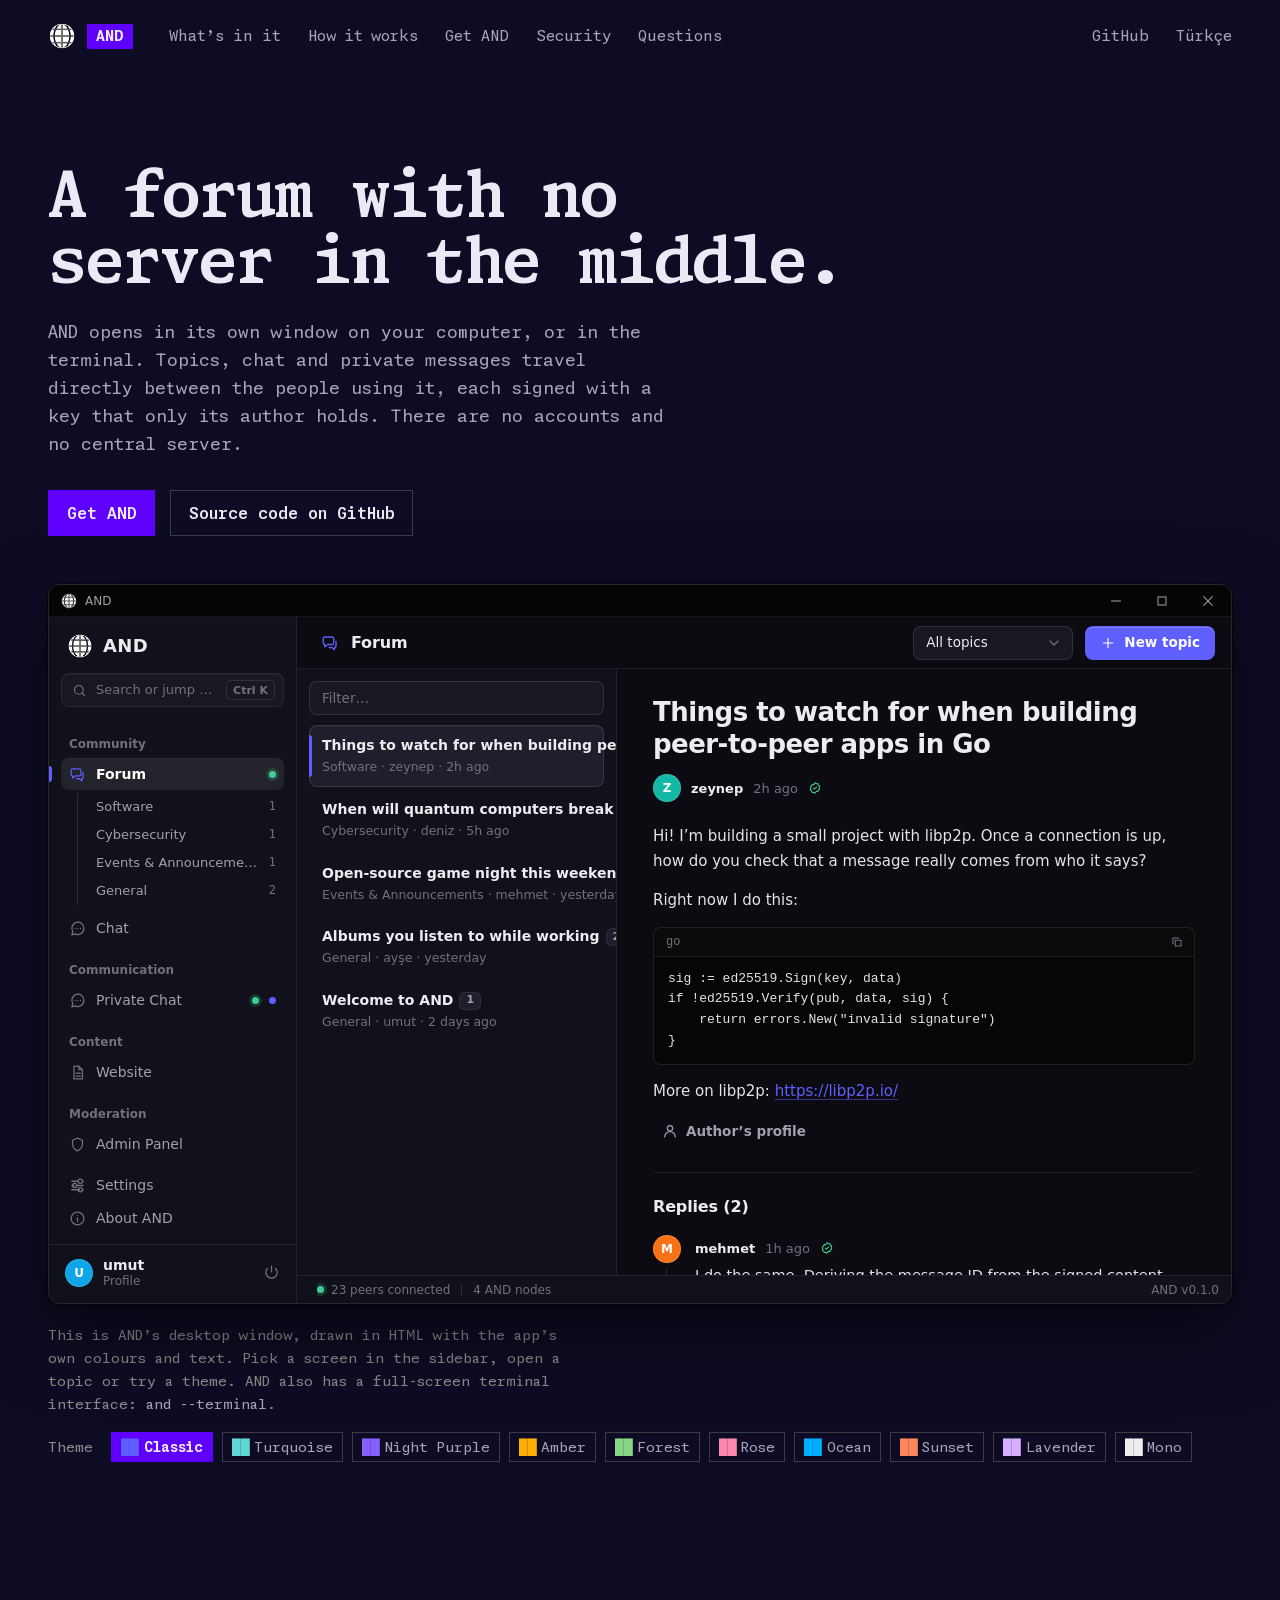
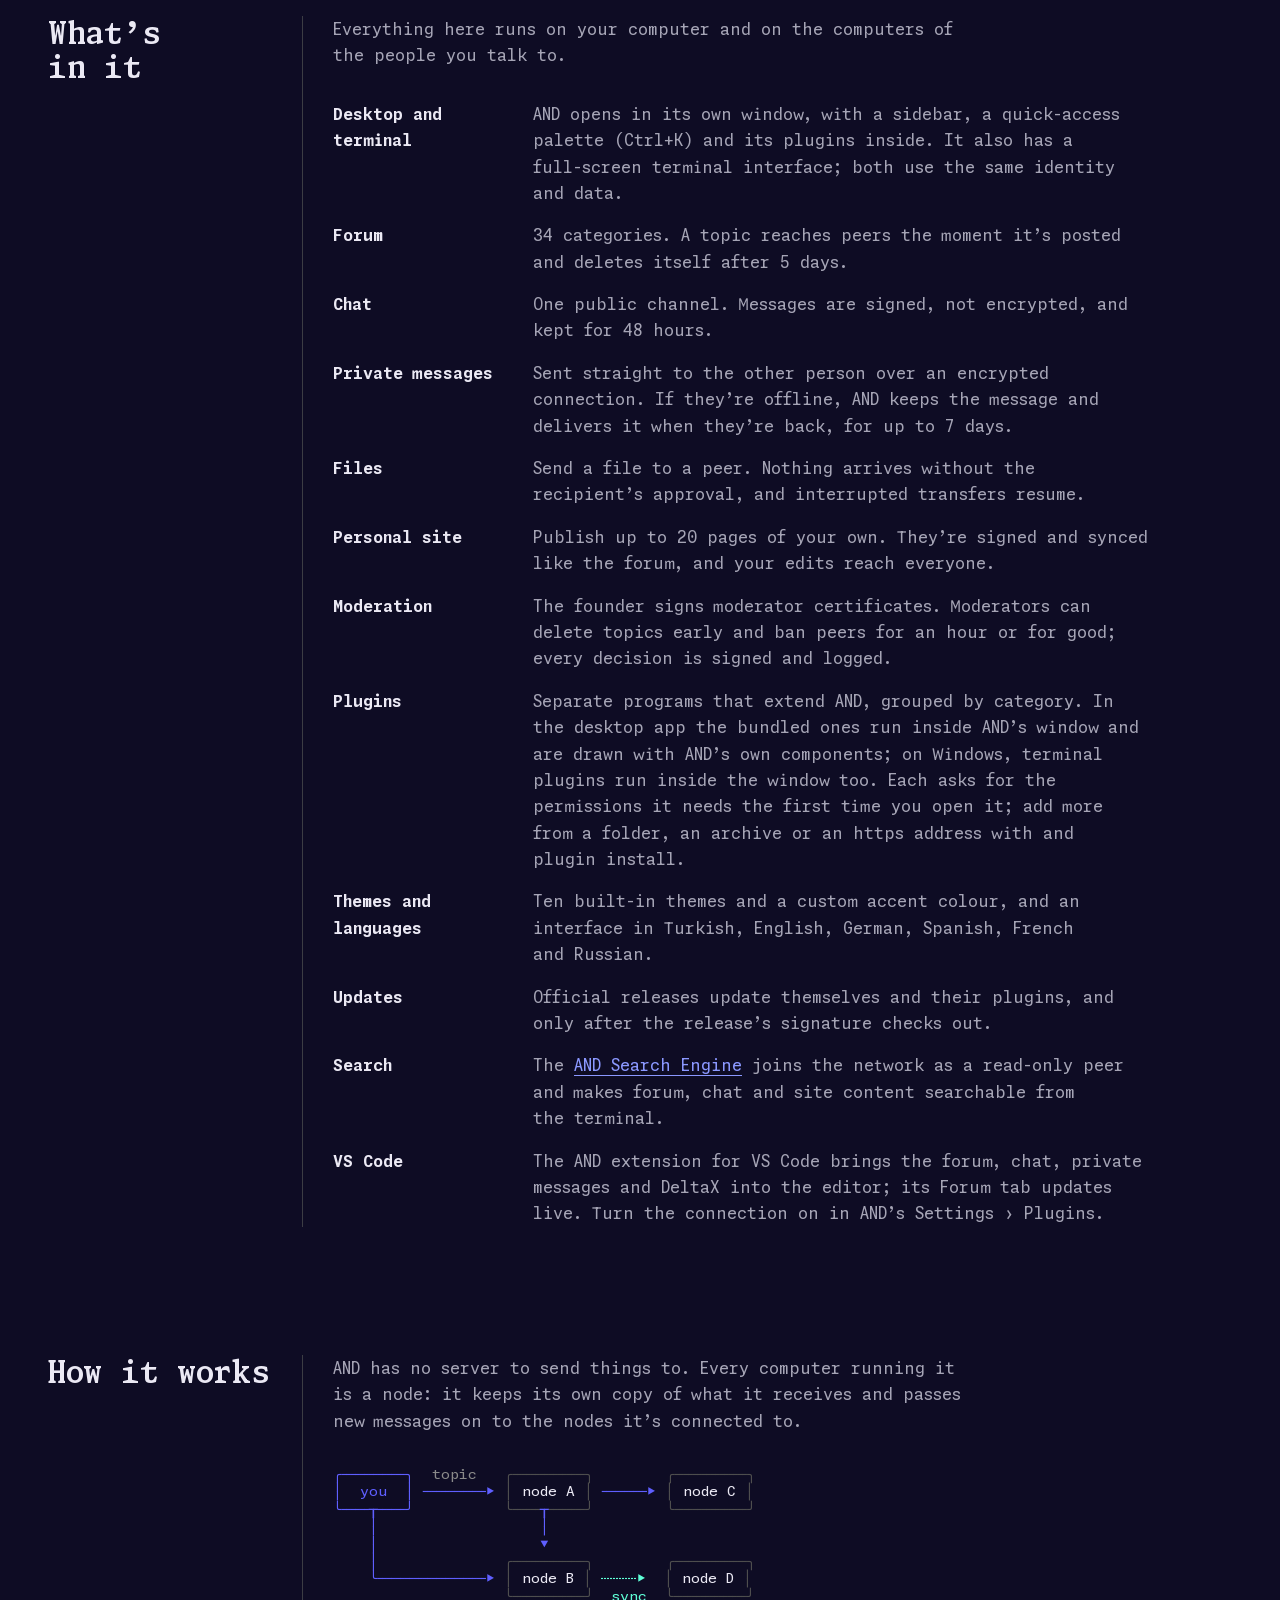
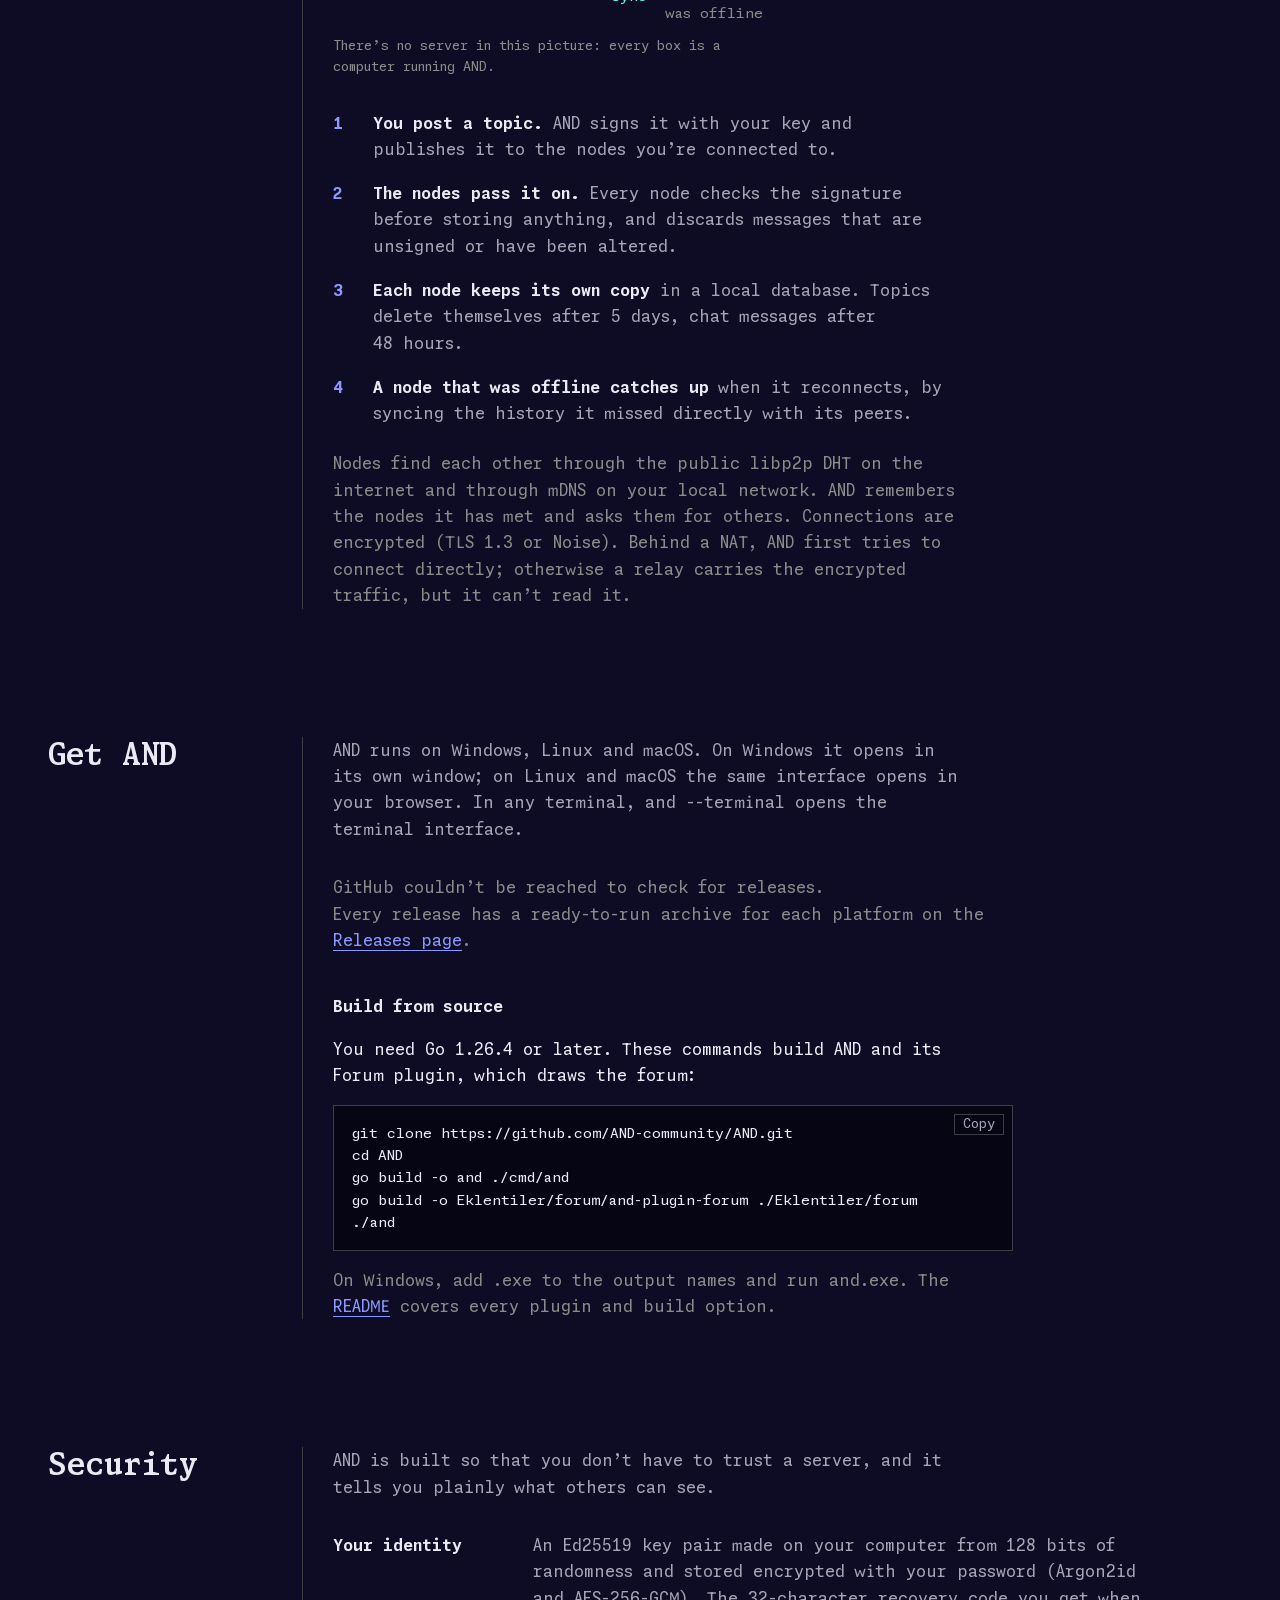
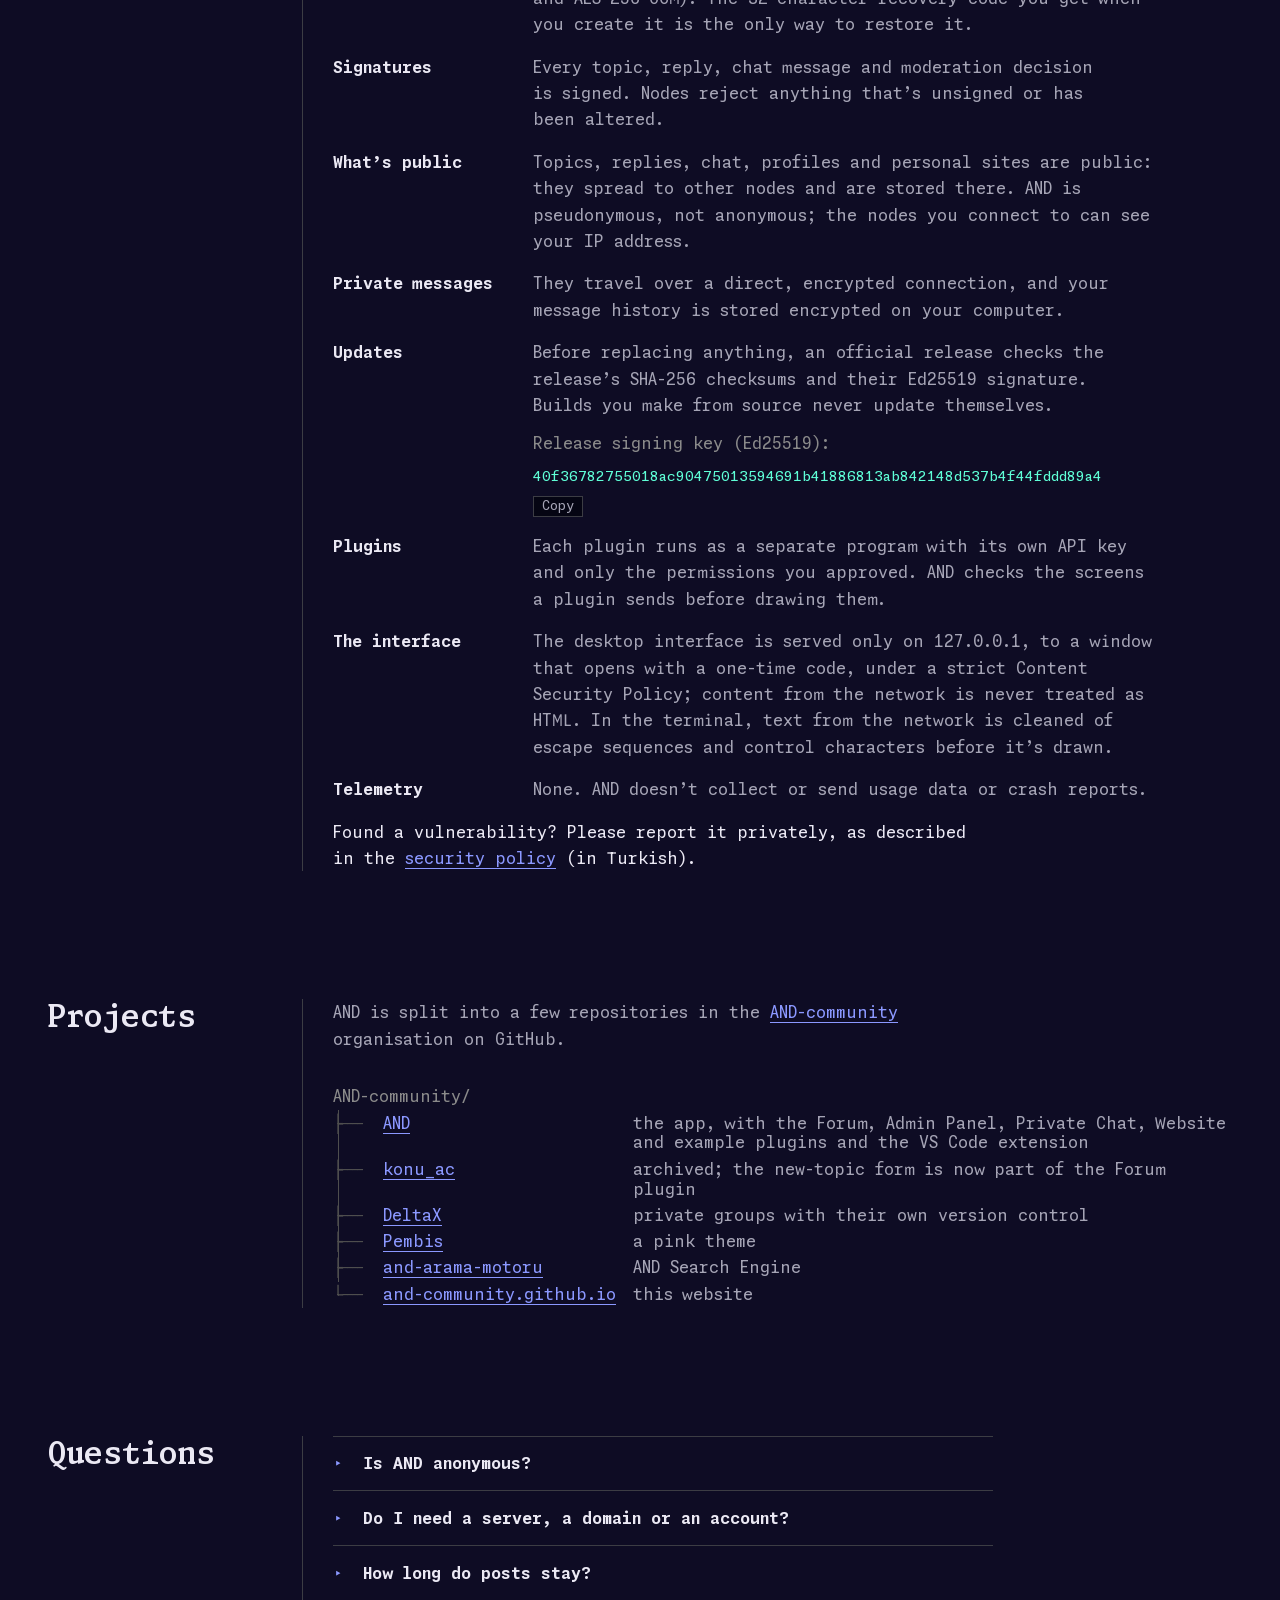
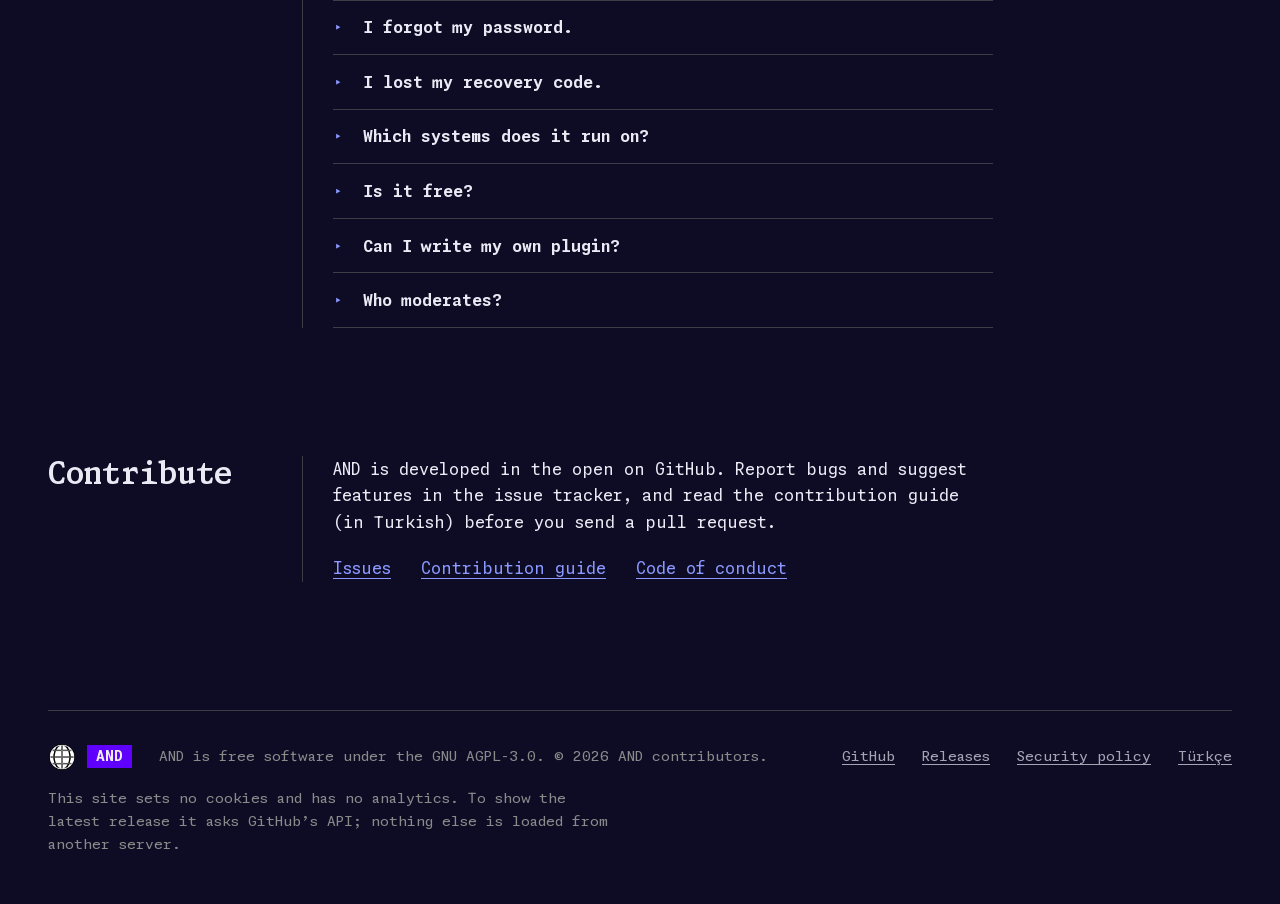
==== commit f911f583: "Kopya: odak halkası, kenar çubuğunda sabit Ayarlar/AND hakkında ve ok tuşları; komutlar <code> içind" ====
--- a/index.html
+++ b/index.html
@@ -51,7 +51,7 @@
 <div class="pencere" data-pencere role="group" aria-label="AND desktop window (replica)">
 <div class="p-cubuk" aria-hidden="true"><span class="p-cubuk-ad"><img src="/assets/img/logo.png" width="16" height="16" alt="">AND</span><span class="p-pencere-dugmeleri"><i class="kucult"></i><i class="buyut"></i><i class="kapat"></i></span></div>
 <div class="p-uygulama">
-<nav class="p-kenar" aria-label="Sidebar">
+<div class="p-kenar" role="group" aria-label="AND sidebar (replica)">
 <div class="p-marka"><img src="/assets/img/logo.png" width="26" height="26" alt=""><span>AND</span></div>
 <div class="p-arama" aria-hidden="true"><svg viewBox="0 0 24 24" fill="none" stroke="currentColor" stroke-width="1.8" stroke-linecap="round" stroke-linejoin="round" aria-hidden="true"><path d="M11 4a7 7 0 1 0 0 14a7 7 0 1 0 0-14zM20 20l-4-4"/></svg><span>Search or jump to…</span><kbd>Ctrl K</kbd></div>
 <div class="p-gezinme">
@@ -60,12 +60,12 @@
 <p class="p-grup">Content</p><button type="button" class="p-nav" data-ekran="site"><svg viewBox="0 0 24 24" fill="none" stroke="currentColor" stroke-width="1.8" stroke-linecap="round" stroke-linejoin="round" aria-hidden="true"><path d="M7 3h7l5 5v13H7zM14 3v5h5M10 13h6M10 17h6"/></svg><span>Website</span></button>
 <p class="p-grup">Moderation</p><button type="button" class="p-nav" data-ekran="admin"><svg viewBox="0 0 24 24" fill="none" stroke="currentColor" stroke-width="1.8" stroke-linecap="round" stroke-linejoin="round" aria-hidden="true"><path d="M12 3l7 3v5c0 4.5-3 8.3-7 10-4-1.7-7-5.5-7-10V6z"/></svg><span>Admin Panel</span></button>
 <p class="p-grup">Development</p><button type="button" class="p-nav" data-ekran="deltax"><svg viewBox="0 0 24 24" fill="none" stroke="currentColor" stroke-width="1.8" stroke-linecap="round" stroke-linejoin="round" aria-hidden="true"><path d="M8 8l-4 4 4 4M16 8l4 4-4 4M14 5l-4 14"/></svg><span>DeltaX</span><i class="p-nokta iyi" title="running"></i><span class="gorsel-gizli">, running</span></button>
+</div>
 <div class="p-gezinme-alt"><button type="button" class="p-nav" data-ekran="ayarlar"><svg viewBox="0 0 24 24" fill="none" stroke="currentColor" stroke-width="1.8" stroke-linecap="round" stroke-linejoin="round" aria-hidden="true"><path d="M4 6h9M19 6h1M4 12h3M11 12h9M4 18h11M19 18h1M13 6a3 3 0 1 0 6 0a3 3 0 1 0-6 0M5 12a3 3 0 1 0 6 0a3 3 0 1 0-6 0M13 18a3 3 0 1 0 6 0a3 3 0 1 0-6 0"/></svg><span>Settings</span></button><button type="button" class="p-nav" data-ekran="hakkinda"><svg viewBox="0 0 24 24" fill="none" stroke="currentColor" stroke-width="1.8" stroke-linecap="round" stroke-linejoin="round" aria-hidden="true"><path d="M12 3a9 9 0 1 0 0 18a9 9 0 1 0 0-18zM12 11v5M12 7.5h.01"/></svg><span>About AND</span></button></div>
-</div>
 <div class="p-kullanici" aria-hidden="true"><span class="p-avatar kucuk" style="background:#0ea5e9" aria-hidden="true">U</span><span class="p-kullanici-bilgi"><b>umut</b><span>Profile</span></span><svg viewBox="0 0 24 24" fill="none" stroke="currentColor" stroke-width="1.8" stroke-linecap="round" stroke-linejoin="round" aria-hidden="true"><path d="M12 3v8M6.3 6.3a8 8 0 1 0 11.4 0"/></svg></div>
-</nav>
+</div>
 <div class="p-ana">
-<section class="p-ekran p-ekran-forum" data-ekran-icerik="forum" aria-label="Forum"><header class="p-arac"><svg class="p-arac-ikon" viewBox="0 0 24 24" fill="none" stroke="currentColor" stroke-width="1.8" stroke-linecap="round" stroke-linejoin="round" aria-hidden="true"><path d="M3 6.5A2.5 2.5 0 0 1 5.5 4h9A2.5 2.5 0 0 1 17 6.5v5a2.5 2.5 0 0 1-2.5 2.5H9l-4 3v-3.1a2.5 2.5 0 0 1-2-2.4zM20 9.5v6a2.5 2.5 0 0 1-2 2.45V21l-3.5-3H11"/></svg><h3>Forum</h3><span class="p-bosluk"></span><span class="p-secim" aria-hidden="true">All topics<svg viewBox="0 0 24 24" fill="none" stroke="currentColor" stroke-width="1.8" stroke-linecap="round" stroke-linejoin="round" aria-hidden="true"><path d="M6 9l6 6 6-6"/></svg></span><span class="p-dugme birincil" aria-hidden="true"><svg viewBox="0 0 24 24" fill="none" stroke="currentColor" stroke-width="1.8" stroke-linecap="round" stroke-linejoin="round" aria-hidden="true"><path d="M12 5v14M5 12h14"/></svg>New topic</span></header><div class="p-bolunmus p-forum"><div class="p-sol"><div class="p-suz" aria-hidden="true">Filter…</div><div class="p-liste" role="group" aria-label="Topics"><button type="button" class="p-konu" data-konu="1" data-kategori="yazilim" aria-current="true"><span class="p-konu-baslik"><span>Things to watch for when building peer-to-peer apps in Go</span><b class="p-rozet">2</b></span><span class="p-konu-alt">Software · zeynep · 2h ago</span></button><button type="button" class="p-konu" data-konu="2" data-kategori="guvenlik"><span class="p-konu-baslik"><span>When will quantum computers break encryption?</span><b class="p-rozet">1</b></span><span class="p-konu-alt">Cybersecurity · deniz · 5h ago</span></button><button type="button" class="p-konu" data-konu="3" data-kategori="etkinlik"><span class="p-konu-baslik"><span>Open-source game night this weekend?</span></span><span class="p-konu-alt">Events &amp; Announcements · mehmet · yesterday</span></button><button type="button" class="p-konu" data-konu="4" data-kategori="genel"><span class="p-konu-baslik"><span>Albums you listen to while working</span><b class="p-rozet">2</b></span><span class="p-konu-alt">General · ayşe · yesterday</span></button><button type="button" class="p-konu" data-konu="5" data-kategori="genel"><span class="p-konu-baslik"><span>Welcome to AND</span><b class="p-rozet">1</b></span><span class="p-konu-alt">General · umut · 2 days ago</span></button></div></div>
+<div class="p-ekran p-ekran-forum" role="group" data-ekran-icerik="forum" aria-label="Forum"><header class="p-arac"><svg class="p-arac-ikon" viewBox="0 0 24 24" fill="none" stroke="currentColor" stroke-width="1.8" stroke-linecap="round" stroke-linejoin="round" aria-hidden="true"><path d="M3 6.5A2.5 2.5 0 0 1 5.5 4h9A2.5 2.5 0 0 1 17 6.5v5a2.5 2.5 0 0 1-2.5 2.5H9l-4 3v-3.1a2.5 2.5 0 0 1-2-2.4zM20 9.5v6a2.5 2.5 0 0 1-2 2.45V21l-3.5-3H11"/></svg><h3>Forum</h3><span class="p-bosluk"></span><span class="p-secim" aria-hidden="true">All topics<svg viewBox="0 0 24 24" fill="none" stroke="currentColor" stroke-width="1.8" stroke-linecap="round" stroke-linejoin="round" aria-hidden="true"><path d="M6 9l6 6 6-6"/></svg></span><span class="p-dugme birincil" aria-hidden="true"><svg viewBox="0 0 24 24" fill="none" stroke="currentColor" stroke-width="1.8" stroke-linecap="round" stroke-linejoin="round" aria-hidden="true"><path d="M12 5v14M5 12h14"/></svg>New topic</span></header><div class="p-bolunmus p-forum"><div class="p-sol"><div class="p-suz" aria-hidden="true">Filter…</div><div class="p-liste" role="group" aria-label="Topics"><button type="button" class="p-konu" data-konu="1" data-kategori="yazilim" aria-current="true"><span class="p-konu-baslik"><span>Things to watch for when building peer-to-peer apps in Go</span><b class="p-rozet">2</b></span><span class="p-konu-alt">Software · zeynep · 2h ago</span></button><button type="button" class="p-konu" data-konu="2" data-kategori="guvenlik"><span class="p-konu-baslik"><span>When will quantum computers break encryption?</span><b class="p-rozet">1</b></span><span class="p-konu-alt">Cybersecurity · deniz · 5h ago</span></button><button type="button" class="p-konu" data-konu="3" data-kategori="etkinlik"><span class="p-konu-baslik"><span>Open-source game night this weekend?</span></span><span class="p-konu-alt">Events &amp; Announcements · mehmet · yesterday</span></button><button type="button" class="p-konu" data-konu="4" data-kategori="genel"><span class="p-konu-baslik"><span>Albums you listen to while working</span><b class="p-rozet">2</b></span><span class="p-konu-alt">General · ayşe · yesterday</span></button><button type="button" class="p-konu" data-konu="5" data-kategori="genel"><span class="p-konu-baslik"><span>Welcome to AND</span><b class="p-rozet">1</b></span><span class="p-konu-alt">General · umut · 2 days ago</span></button></div></div>
 <div class="p-sag"><button type="button" class="p-geri" data-geri><svg viewBox="0 0 24 24" fill="none" stroke="currentColor" stroke-width="1.8" stroke-linecap="round" stroke-linejoin="round" aria-hidden="true"><path d="M15 5l-7 7 7 7"/></svg>Topics</button><article class="p-okuma" data-konu-icerik="1">
 <h4>Things to watch for when building peer-to-peer apps in Go</h4><div class="p-yazar"><span class="p-avatar kucuk" style="background:#14b8a6" aria-hidden="true">Z</span><span class="p-ad">zeynep</span><span class="p-soluk">2h ago</span><span class="p-imza" title="signed"><svg viewBox="0 0 24 24" fill="none" stroke="currentColor" stroke-width="1.8" stroke-linecap="round" stroke-linejoin="round" aria-hidden="true"><path d="M12 3l2.2 1.6 2.7-.2.9 2.6 2.2 1.6-.9 2.6.9 2.6-2.2 1.6-.9 2.6-2.7-.2L12 21l-2.2-1.6-2.7.2-.9-2.6-2.2-1.6.9-2.6-.9-2.6 2.2-1.6.9-2.6 2.7.2zM9 12l2 2 4-4"/></svg><span class="gorsel-gizli">signed</span></span></div>
 <div class="p-metin"><p>Hi! I’m building a small project with libp2p. Once a connection is up, how do you check that a message really comes from who it says?</p><p>Right now I do this:</p><div class="p-kod"><div class="p-kod-ust"><span>go</span><svg viewBox="0 0 24 24" fill="none" stroke="currentColor" stroke-width="1.8" stroke-linecap="round" stroke-linejoin="round" aria-hidden="true"><path d="M9 9h10v10H9zM5 15V5h10"/></svg></div><pre><code>sig := ed25519.Sign(key, data)
@@ -94,24 +94,24 @@
 <div class="p-metin"><p>Say hello here. Topics delete themselves after 5 days, so nothing you write stays forever.</p></div>
 <span class="p-dugme hayalet" aria-hidden="true"><svg viewBox="0 0 24 24" fill="none" stroke="currentColor" stroke-width="1.8" stroke-linecap="round" stroke-linejoin="round" aria-hidden="true"><path d="M12 12a4 4 0 1 0 0-8a4 4 0 1 0 0 8zM4 21a8 8 0 0 1 16 0"/></svg>Author’s profile</span>
 <h5>Replies (1)</h5><ol class="p-izlek"><li class="p-yanit"><span class="p-avatar kucuk" style="background:#8b5cf6" aria-hidden="true">D</span><div><div class="p-yazar"><span class="p-ad">deniz</span><span class="p-soluk">2 days ago</span><span class="p-imza" title="signed"><svg viewBox="0 0 24 24" fill="none" stroke="currentColor" stroke-width="1.8" stroke-linecap="round" stroke-linejoin="round" aria-hidden="true"><path d="M12 3l2.2 1.6 2.7-.2.9 2.6 2.2 1.6-.9 2.6.9 2.6-2.2 1.6-.9 2.6-2.7-.2L12 21l-2.2-1.6-2.7.2-.9-2.6-2.2-1.6.9-2.6-.9-2.6 2.2-1.6.9-2.6 2.7.2zM9 12l2 2 4-4"/></svg><span class="gorsel-gizli">signed</span></span></div><p>Hello! Glad there’s no server to trust.</p></div></li></ol>
-</article></div></div></section>
-<section class="p-ekran p-ekran-sohbet" data-ekran-icerik="sohbet" aria-label="Chat" hidden><header class="p-arac"><svg class="p-arac-ikon" viewBox="0 0 24 24" fill="none" stroke="currentColor" stroke-width="1.8" stroke-linecap="round" stroke-linejoin="round" aria-hidden="true"><path d="M21 12a8.5 8.5 0 0 1-12.4 7.55L4 21l1.45-4.6A8.5 8.5 0 1 1 21 12zM8.5 12h.01M12.5 12h.01M16.5 12h.01"/></svg><h3>Chat</h3><span class="p-arac-alt">Public general chat; messages are deleted after 48 hours.</span><span class="p-bosluk"></span></header><div class="p-iletiler"><p class="p-gun">Today</p><div class="p-ileti"><span class="p-avatar" style="background:#14b8a6" aria-hidden="true">Z</span><div><div class="p-ileti-ust"><span class="p-ad">zeynep</span><span class="p-soluk">21:04</span></div><p>anyone tried the branch view in the new DeltaX?</p></div></div><div class="p-ileti"><span class="p-avatar" style="background:#f97316" aria-hidden="true">M</span><div><div class="p-ileti-ust"><span class="p-ad">mehmet</span><span class="p-soluk">21:05</span></div><p>yes, the folded diffs make big files readable</p></div></div><div class="p-ileti"><span class="p-avatar" style="background:#8b5cf6" aria-hidden="true">D</span><div><div class="p-ileti-ust"><span class="p-ad">deniz</span><span class="p-soluk">21:07</span></div><p>is there a Rust category?</p></div></div><div class="p-ileti"><span class="p-avatar" style="background:#14b8a6" aria-hidden="true">Z</span><div><div class="p-ileti-ust"><span class="p-ad">zeynep</span><span class="p-soluk">21:07</span></div><p>there are 34 categories, Rust is one of them</p></div></div><div class="p-ileti"><span class="p-avatar" style="background:#0ea5e9" aria-hidden="true">U</span><div><div class="p-ileti-ust"><span class="p-ad kendi">umut</span><span class="p-soluk">21:09</span></div><p>welcome, deniz</p></div></div><div class="p-ileti"><span class="p-avatar" style="background:#ec4899" aria-hidden="true">A</span><div><div class="p-ileti-ust"><span class="p-ad">ayşe</span><span class="p-soluk">21:12</span></div><p>switched the interface to English in Settings › Language, works great</p></div></div></div>
-<div class="p-yaz" aria-hidden="true"><span class="p-girdi">Write a public message…</span><span class="p-soluk">0 / 500</span><span class="p-dugme birincil" aria-hidden="true"><svg viewBox="0 0 24 24" fill="none" stroke="currentColor" stroke-width="1.8" stroke-linecap="round" stroke-linejoin="round" aria-hidden="true"><path d="M4 12L20 4l-6 16-3-7-7-1zM11 13l9-9"/></svg>Send</span></div></section>
-<section class="p-ekran p-ekran-ozel-chat" data-ekran-icerik="ozel_chat" aria-label="Private Chat" hidden><header class="p-arac"><svg class="p-arac-ikon" viewBox="0 0 24 24" fill="none" stroke="currentColor" stroke-width="1.8" stroke-linecap="round" stroke-linejoin="round" aria-hidden="true"><path d="M21 12a8.5 8.5 0 0 1-12.4 7.55L4 21l1.45-4.6A8.5 8.5 0 1 1 21 12zM8.5 12h.01M12.5 12h.01M16.5 12h.01"/></svg><h3>Private Chat</h3><span class="p-bosluk"></span><span class="p-dugme" aria-hidden="true"><svg viewBox="0 0 24 24" fill="none" stroke="currentColor" stroke-width="1.8" stroke-linecap="round" stroke-linejoin="round" aria-hidden="true"><path d="M12 5v14M5 12h14"/></svg>New conversation</span></header><div class="p-bolunmus"><div class="p-sol" role="group" aria-label="Conversations"><div class="p-oge etkin"><span class="p-avatar kucuk" style="background:#14b8a6" aria-hidden="true">Z</span><span class="p-oge-metin"><b>zeynep</b><span>see you at game night?</span></span><b class="p-rozet vurgu">2</b></div><div class="p-oge"><span class="p-avatar kucuk" style="background:#f97316" aria-hidden="true">M</span><span class="p-oge-metin"><b>mehmet</b><span>sent you the level file</span></span></div><div class="p-oge"><span class="p-avatar kucuk" style="background:#8b5cf6" aria-hidden="true">D</span><span class="p-oge-metin"><b>deniz</b><span>thanks!</span></span></div></div>
-<div class="p-sag p-sohbet-sag"><div class="p-balonlar"><div class="p-balon gelen"><b>zeynep</b><span>did you get the invite to the DeltaX group?</span><small>20:41</small></div><div class="p-balon giden"><span>yes, joined a minute ago</span><small>20:43</small></div><div class="p-balon gelen"><b>zeynep</b><span>great, the first level is already in</span><small>20:44</small></div><div class="p-balon gelen"><b>zeynep</b><span>see you at game night?</span><small>20:45</small></div></div><div class="p-yaz" aria-hidden="true"><span class="p-girdi">Write a message…</span><span class="p-dugme birincil" aria-hidden="true"><svg viewBox="0 0 24 24" fill="none" stroke="currentColor" stroke-width="1.8" stroke-linecap="round" stroke-linejoin="round" aria-hidden="true"><path d="M4 12L20 4l-6 16-3-7-7-1zM11 13l9-9"/></svg>Send</span></div></div></div></section>
-<section class="p-ekran p-ekran-site" data-ekran-icerik="site" aria-label="Website" hidden><header class="p-arac"><svg class="p-arac-ikon" viewBox="0 0 24 24" fill="none" stroke="currentColor" stroke-width="1.8" stroke-linecap="round" stroke-linejoin="round" aria-hidden="true"><path d="M7 3h7l5 5v13H7zM14 3v5h5M10 13h6M10 17h6"/></svg><h3>Website</h3><span class="p-bosluk"></span><span class="p-dugme" aria-hidden="true"><svg viewBox="0 0 24 24" fill="none" stroke="currentColor" stroke-width="1.8" stroke-linecap="round" stroke-linejoin="round" aria-hidden="true"><path d="M12 5v14M5 12h14"/></svg>New page</span></header><div class="p-bolunmus"><div class="p-sol" role="group" aria-label="Pages"><div class="p-oge etkin"><svg class="p-oge-ikon" viewBox="0 0 24 24" fill="none" stroke="currentColor" stroke-width="1.8" stroke-linecap="round" stroke-linejoin="round" aria-hidden="true"><path d="M7 3h7l5 5v13H7zM14 3v5h5M10 13h6M10 17h6"/></svg><span class="p-oge-metin"><b>Home</b><span>/home</span></span></div><div class="p-oge"><svg class="p-oge-ikon" viewBox="0 0 24 24" fill="none" stroke="currentColor" stroke-width="1.8" stroke-linecap="round" stroke-linejoin="round" aria-hidden="true"><path d="M7 3h7l5 5v13H7zM14 3v5h5M10 13h6M10 17h6"/></svg><span class="p-oge-metin"><b>Projects</b><span>/projects</span></span></div><div class="p-oge"><svg class="p-oge-ikon" viewBox="0 0 24 24" fill="none" stroke="currentColor" stroke-width="1.8" stroke-linecap="round" stroke-linejoin="round" aria-hidden="true"><path d="M7 3h7l5 5v13H7zM14 3v5h5M10 13h6M10 17h6"/></svg><span class="p-oge-metin"><b>My first post</b><span>/first-post</span></span></div></div>
-<div class="p-sag"><div class="p-kart p-site-onizleme"><h4>umut’s corner of AND</h4><p>This site lives on the network like the forum: every page is signed, and my edits reach everyone.</p><h5>What’s here</h5><ul><li>Projects I’m working on</li><li>Notes from game nights</li><li>A few short posts</li></ul></div></div></div></section>
-<section class="p-ekran p-ekran-admin" data-ekran-icerik="admin" aria-label="Admin Panel" hidden><header class="p-arac"><svg class="p-arac-ikon" viewBox="0 0 24 24" fill="none" stroke="currentColor" stroke-width="1.8" stroke-linecap="round" stroke-linejoin="round" aria-hidden="true"><path d="M12 3l7 3v5c0 4.5-3 8.3-7 10-4-1.7-7-5.5-7-10V6z"/></svg><h3>Admin Panel</h3><span class="p-bosluk"></span></header><div class="p-govde"><dl class="p-kv"><div><dt>Your role</dt><dd>Founder</dd></div><div><dt>Active bans</dt><dd>2</dd></div><div><dt>Moderators</dt><dd>3</dd></div></dl><h4 class="p-bolum-baslik">Bans</h4>
-<div class="p-tablo-kap"><table class="p-tablo"><thead><tr><th>Who</th><th>Reason</th><th>Time left</th></tr></thead><tbody><tr><td><b>spammer</b> <span class="p-soluk p-kod-yazi">cdcd…cdcd</span></td><td>spam</td><td>2 days 22 h</td></tr><tr><td><b>12D3KooWEs…5555</b></td><td>flooding the network</td><td>permanent</td></tr></tbody></table></div></div></section>
-<section class="p-ekran p-ekran-deltax" data-ekran-icerik="deltax" aria-label="DeltaX" hidden><header class="p-arac"><svg class="p-arac-ikon" viewBox="0 0 24 24" fill="none" stroke="currentColor" stroke-width="1.8" stroke-linecap="round" stroke-linejoin="round" aria-hidden="true"><path d="M8 8l-4 4 4 4M16 8l4 4-4 4M14 5l-4 14"/></svg><h3 class="p-yol"><span>Groups</span><span class="p-soluk" aria-hidden="true">›</span><span>game-night</span><span class="p-soluk" aria-hidden="true">›</span><span class="son">levels</span></h3></header><div class="p-govde"><dl class="p-kv"><div><dt>Branch</dt><dd>main</dd></div><div><dt>Changes</dt><dd>3 files</dd></div><div><dt>Ahead</dt><dd>1 commit</dd></div><div><dt>Members</dt><dd>3 · 2 online</dd></div></dl><h4 class="p-bolum-baslik">Recent commits</h4>
-<div class="p-commitler"><div class="p-commit"><code>a41c9e2</code><b>Add the ice level</b><span class="p-soluk">mehmet · 2h ago</span></div><div class="p-commit"><code>7b02d1f</code><b>Fix the door on level 2</b><span class="p-soluk">zeynep · yesterday</span></div><div class="p-commit"><code>e9f3a07</code><b>First two levels</b><span class="p-soluk">mehmet · 2 days ago</span></div></div></div></section>
-<section class="p-ekran p-ekran-ayarlar" data-ekran-icerik="ayarlar" aria-label="Settings" hidden><header class="p-arac"><svg class="p-arac-ikon" viewBox="0 0 24 24" fill="none" stroke="currentColor" stroke-width="1.8" stroke-linecap="round" stroke-linejoin="round" aria-hidden="true"><path d="M4 6h9M19 6h1M4 12h3M11 12h9M4 18h11M19 18h1M13 6a3 3 0 1 0 6 0a3 3 0 1 0-6 0M5 12a3 3 0 1 0 6 0a3 3 0 1 0-6 0M13 18a3 3 0 1 0 6 0a3 3 0 1 0-6 0"/></svg><h3>Settings</h3><span class="p-bosluk"></span></header><div class="p-sekmeler"><button type="button" class="p-sekme" data-sekme="profil"><svg viewBox="0 0 24 24" fill="none" stroke="currentColor" stroke-width="1.8" stroke-linecap="round" stroke-linejoin="round" aria-hidden="true"><path d="M12 12a4 4 0 1 0 0-8a4 4 0 1 0 0 8zM4 21a8 8 0 0 1 16 0"/></svg>Profile</button><button type="button" class="p-sekme" data-sekme="gorunum" aria-current="true"><svg viewBox="0 0 24 24" fill="none" stroke="currentColor" stroke-width="1.8" stroke-linecap="round" stroke-linejoin="round" aria-hidden="true"><path d="M12 3a9 9 0 1 0 0 18c1.1 0 1.5-.8 1.5-1.6 0-1.4-1.2-1.4-1.2-2.6 0-.9.7-1.6 1.6-1.6H16a5 5 0 0 0 5-5C21 6.4 17 3 12 3zM7.5 11h.01M10 7.5h.01M15 7.5h.01"/></svg>Appearance</button><button type="button" class="p-sekme" data-sekme="dil"><svg viewBox="0 0 24 24" fill="none" stroke="currentColor" stroke-width="1.8" stroke-linecap="round" stroke-linejoin="round" aria-hidden="true"><path d="M4 5h8M8 3v2M10.5 5c-.8 3.5-3 6.3-6.5 8M6 9c1.2 1.8 3 3.2 5 4M13 21l4-9 4 9M14.5 18h5"/></svg>Language</button><button type="button" class="p-sekme" data-sekme="eklentiler"><svg viewBox="0 0 24 24" fill="none" stroke="currentColor" stroke-width="1.8" stroke-linecap="round" stroke-linejoin="round" aria-hidden="true"><path d="M4 4h6v6H4zM14 4h6v6h-6zM4 14h6v6H4zM14 14h6v6h-6z"/></svg>Plugins</button><button type="button" class="p-sekme" data-sekme="ag"><svg viewBox="0 0 24 24" fill="none" stroke="currentColor" stroke-width="1.8" stroke-linecap="round" stroke-linejoin="round" aria-hidden="true"><path d="M10 5a2 2 0 1 0 4 0a2 2 0 1 0-4 0M3 18a2 2 0 1 0 4 0a2 2 0 1 0-4 0M17 18a2 2 0 1 0 4 0a2 2 0 1 0-4 0M11 6.8l-5 9.4M13 6.8l5 9.4M7 18h10"/></svg>Network</button></div><div class="p-govde"><div class="p-sekme-icerik" data-sekme-icerik="profil" hidden><div class="p-kart p-profil"><div class="p-profil-ust"><span class="p-avatar buyuk" style="background:#0ea5e9" aria-hidden="true">U</span><div><b class="p-profil-ad">umut</b><p>building AND’s website</p></div></div><p>Writes Go, plays chess badly.</p><div class="p-cipler"><span class="p-cip">Go</span><span class="p-cip">P2P</span><span class="p-cip">Web</span></div></div>
+</article></div></div></div>
+<div class="p-ekran p-ekran-sohbet" role="group" data-ekran-icerik="sohbet" aria-label="Chat" hidden><header class="p-arac"><svg class="p-arac-ikon" viewBox="0 0 24 24" fill="none" stroke="currentColor" stroke-width="1.8" stroke-linecap="round" stroke-linejoin="round" aria-hidden="true"><path d="M21 12a8.5 8.5 0 0 1-12.4 7.55L4 21l1.45-4.6A8.5 8.5 0 1 1 21 12zM8.5 12h.01M12.5 12h.01M16.5 12h.01"/></svg><h3>Chat</h3><span class="p-arac-alt">Public general chat; messages are deleted after 48 hours.</span><span class="p-bosluk"></span></header><div class="p-iletiler"><p class="p-gun">Today</p><div class="p-ileti"><span class="p-avatar" style="background:#14b8a6" aria-hidden="true">Z</span><div><div class="p-ileti-ust"><span class="p-ad">zeynep</span><span class="p-soluk">21:04</span></div><p>anyone tried the branch view in the new DeltaX?</p></div></div><div class="p-ileti"><span class="p-avatar" style="background:#f97316" aria-hidden="true">M</span><div><div class="p-ileti-ust"><span class="p-ad">mehmet</span><span class="p-soluk">21:05</span></div><p>yes, the folded diffs make big files readable</p></div></div><div class="p-ileti"><span class="p-avatar" style="background:#8b5cf6" aria-hidden="true">D</span><div><div class="p-ileti-ust"><span class="p-ad">deniz</span><span class="p-soluk">21:07</span></div><p>is there a Rust category?</p></div></div><div class="p-ileti"><span class="p-avatar" style="background:#14b8a6" aria-hidden="true">Z</span><div><div class="p-ileti-ust"><span class="p-ad">zeynep</span><span class="p-soluk">21:07</span></div><p>there are 34 categories, Rust is one of them</p></div></div><div class="p-ileti"><span class="p-avatar" style="background:#0ea5e9" aria-hidden="true">U</span><div><div class="p-ileti-ust"><span class="p-ad kendi">umut</span><span class="p-soluk">21:09</span></div><p>welcome, deniz</p></div></div><div class="p-ileti"><span class="p-avatar" style="background:#ec4899" aria-hidden="true">A</span><div><div class="p-ileti-ust"><span class="p-ad">ayşe</span><span class="p-soluk">21:12</span></div><p>switched the interface to English in Settings › Language, works great</p></div></div></div>
+<div class="p-yaz" aria-hidden="true"><span class="p-girdi">Write a public message…</span><span class="p-soluk">0 / 500</span><span class="p-dugme birincil" aria-hidden="true"><svg viewBox="0 0 24 24" fill="none" stroke="currentColor" stroke-width="1.8" stroke-linecap="round" stroke-linejoin="round" aria-hidden="true"><path d="M4 12L20 4l-6 16-3-7-7-1zM11 13l9-9"/></svg>Send</span></div></div>
+<div class="p-ekran p-ekran-ozel-chat" role="group" data-ekran-icerik="ozel_chat" aria-label="Private Chat" hidden><header class="p-arac"><svg class="p-arac-ikon" viewBox="0 0 24 24" fill="none" stroke="currentColor" stroke-width="1.8" stroke-linecap="round" stroke-linejoin="round" aria-hidden="true"><path d="M21 12a8.5 8.5 0 0 1-12.4 7.55L4 21l1.45-4.6A8.5 8.5 0 1 1 21 12zM8.5 12h.01M12.5 12h.01M16.5 12h.01"/></svg><h3>Private Chat</h3><span class="p-bosluk"></span><span class="p-dugme" aria-hidden="true"><svg viewBox="0 0 24 24" fill="none" stroke="currentColor" stroke-width="1.8" stroke-linecap="round" stroke-linejoin="round" aria-hidden="true"><path d="M12 5v14M5 12h14"/></svg>New conversation</span></header><div class="p-bolunmus"><div class="p-sol" role="group" aria-label="Conversations"><div class="p-oge etkin"><span class="p-avatar kucuk" style="background:#14b8a6" aria-hidden="true">Z</span><span class="p-oge-metin"><b>zeynep</b><span>see you at game night?</span></span><b class="p-rozet vurgu">2</b></div><div class="p-oge"><span class="p-avatar kucuk" style="background:#f97316" aria-hidden="true">M</span><span class="p-oge-metin"><b>mehmet</b><span>sent you the level file</span></span></div><div class="p-oge"><span class="p-avatar kucuk" style="background:#8b5cf6" aria-hidden="true">D</span><span class="p-oge-metin"><b>deniz</b><span>thanks!</span></span></div></div>
+<div class="p-sag p-sohbet-sag"><div class="p-balonlar"><div class="p-balon gelen"><b>zeynep</b><span>did you get the invite to the DeltaX group?</span><small>20:41</small></div><div class="p-balon giden"><span>yes, joined a minute ago</span><small>20:43</small></div><div class="p-balon gelen"><b>zeynep</b><span>great, the first level is already in</span><small>20:44</small></div><div class="p-balon gelen"><b>zeynep</b><span>see you at game night?</span><small>20:45</small></div></div><div class="p-yaz" aria-hidden="true"><span class="p-girdi">Write a message…</span><span class="p-dugme birincil" aria-hidden="true"><svg viewBox="0 0 24 24" fill="none" stroke="currentColor" stroke-width="1.8" stroke-linecap="round" stroke-linejoin="round" aria-hidden="true"><path d="M4 12L20 4l-6 16-3-7-7-1zM11 13l9-9"/></svg>Send</span></div></div></div></div>
+<div class="p-ekran p-ekran-site" role="group" data-ekran-icerik="site" aria-label="Website" hidden><header class="p-arac"><svg class="p-arac-ikon" viewBox="0 0 24 24" fill="none" stroke="currentColor" stroke-width="1.8" stroke-linecap="round" stroke-linejoin="round" aria-hidden="true"><path d="M7 3h7l5 5v13H7zM14 3v5h5M10 13h6M10 17h6"/></svg><h3>Website</h3><span class="p-bosluk"></span><span class="p-dugme" aria-hidden="true"><svg viewBox="0 0 24 24" fill="none" stroke="currentColor" stroke-width="1.8" stroke-linecap="round" stroke-linejoin="round" aria-hidden="true"><path d="M12 5v14M5 12h14"/></svg>New page</span></header><div class="p-bolunmus"><div class="p-sol" role="group" aria-label="Pages"><div class="p-oge etkin"><svg class="p-oge-ikon" viewBox="0 0 24 24" fill="none" stroke="currentColor" stroke-width="1.8" stroke-linecap="round" stroke-linejoin="round" aria-hidden="true"><path d="M7 3h7l5 5v13H7zM14 3v5h5M10 13h6M10 17h6"/></svg><span class="p-oge-metin"><b>Home</b><span>/home</span></span></div><div class="p-oge"><svg class="p-oge-ikon" viewBox="0 0 24 24" fill="none" stroke="currentColor" stroke-width="1.8" stroke-linecap="round" stroke-linejoin="round" aria-hidden="true"><path d="M7 3h7l5 5v13H7zM14 3v5h5M10 13h6M10 17h6"/></svg><span class="p-oge-metin"><b>Projects</b><span>/projects</span></span></div><div class="p-oge"><svg class="p-oge-ikon" viewBox="0 0 24 24" fill="none" stroke="currentColor" stroke-width="1.8" stroke-linecap="round" stroke-linejoin="round" aria-hidden="true"><path d="M7 3h7l5 5v13H7zM14 3v5h5M10 13h6M10 17h6"/></svg><span class="p-oge-metin"><b>My first post</b><span>/first-post</span></span></div></div>
+<div class="p-sag"><div class="p-kart p-site-onizleme"><h4>umut’s corner of AND</h4><p>This site lives on the network like the forum: every page is signed, and my edits reach everyone.</p><h5>What’s here</h5><ul><li>Projects I’m working on</li><li>Notes from game nights</li><li>A few short posts</li></ul></div></div></div></div>
+<div class="p-ekran p-ekran-admin" role="group" data-ekran-icerik="admin" aria-label="Admin Panel" hidden><header class="p-arac"><svg class="p-arac-ikon" viewBox="0 0 24 24" fill="none" stroke="currentColor" stroke-width="1.8" stroke-linecap="round" stroke-linejoin="round" aria-hidden="true"><path d="M12 3l7 3v5c0 4.5-3 8.3-7 10-4-1.7-7-5.5-7-10V6z"/></svg><h3>Admin Panel</h3><span class="p-bosluk"></span></header><div class="p-govde"><dl class="p-kv"><div><dt>Your role</dt><dd>Founder</dd></div><div><dt>Active bans</dt><dd>2</dd></div><div><dt>Moderators</dt><dd>3</dd></div></dl><h4 class="p-bolum-baslik">Bans</h4>
+<div class="p-tablo-kap"><table class="p-tablo"><thead><tr><th>Who</th><th>Reason</th><th>Time left</th></tr></thead><tbody><tr><td><b>spammer</b> <span class="p-soluk p-kod-yazi">cdcd…cdcd</span></td><td>spam</td><td>2 days 22 h</td></tr><tr><td><b>12D3KooWEs…5555</b></td><td>flooding the network</td><td>permanent</td></tr></tbody></table></div></div></div>
+<div class="p-ekran p-ekran-deltax" role="group" data-ekran-icerik="deltax" aria-label="DeltaX" hidden><header class="p-arac"><svg class="p-arac-ikon" viewBox="0 0 24 24" fill="none" stroke="currentColor" stroke-width="1.8" stroke-linecap="round" stroke-linejoin="round" aria-hidden="true"><path d="M8 8l-4 4 4 4M16 8l4 4-4 4M14 5l-4 14"/></svg><h3 class="p-yol"><span>Groups</span><span class="p-soluk" aria-hidden="true">›</span><span>game-night</span><span class="p-soluk" aria-hidden="true">›</span><span class="son">levels</span></h3></header><div class="p-govde"><dl class="p-kv"><div><dt>Branch</dt><dd>main</dd></div><div><dt>Changes</dt><dd>3 files</dd></div><div><dt>Ahead</dt><dd>1 commit</dd></div><div><dt>Members</dt><dd>3 · 2 online</dd></div></dl><h4 class="p-bolum-baslik">Recent commits</h4>
+<div class="p-commitler"><div class="p-commit"><code>a41c9e2</code><b>Add the ice level</b><span class="p-soluk">mehmet · 2h ago</span></div><div class="p-commit"><code>7b02d1f</code><b>Fix the door on level 2</b><span class="p-soluk">zeynep · yesterday</span></div><div class="p-commit"><code>e9f3a07</code><b>First two levels</b><span class="p-soluk">mehmet · 2 days ago</span></div></div></div></div>
+<div class="p-ekran p-ekran-ayarlar" role="group" data-ekran-icerik="ayarlar" aria-label="Settings" hidden><header class="p-arac"><svg class="p-arac-ikon" viewBox="0 0 24 24" fill="none" stroke="currentColor" stroke-width="1.8" stroke-linecap="round" stroke-linejoin="round" aria-hidden="true"><path d="M4 6h9M19 6h1M4 12h3M11 12h9M4 18h11M19 18h1M13 6a3 3 0 1 0 6 0a3 3 0 1 0-6 0M5 12a3 3 0 1 0 6 0a3 3 0 1 0-6 0M13 18a3 3 0 1 0 6 0a3 3 0 1 0-6 0"/></svg><h3>Settings</h3><span class="p-bosluk"></span></header><div class="p-sekmeler"><button type="button" class="p-sekme" data-sekme="profil"><svg viewBox="0 0 24 24" fill="none" stroke="currentColor" stroke-width="1.8" stroke-linecap="round" stroke-linejoin="round" aria-hidden="true"><path d="M12 12a4 4 0 1 0 0-8a4 4 0 1 0 0 8zM4 21a8 8 0 0 1 16 0"/></svg>Profile</button><button type="button" class="p-sekme" data-sekme="gorunum" aria-current="true"><svg viewBox="0 0 24 24" fill="none" stroke="currentColor" stroke-width="1.8" stroke-linecap="round" stroke-linejoin="round" aria-hidden="true"><path d="M12 3a9 9 0 1 0 0 18c1.1 0 1.5-.8 1.5-1.6 0-1.4-1.2-1.4-1.2-2.6 0-.9.7-1.6 1.6-1.6H16a5 5 0 0 0 5-5C21 6.4 17 3 12 3zM7.5 11h.01M10 7.5h.01M15 7.5h.01"/></svg>Appearance</button><button type="button" class="p-sekme" data-sekme="dil"><svg viewBox="0 0 24 24" fill="none" stroke="currentColor" stroke-width="1.8" stroke-linecap="round" stroke-linejoin="round" aria-hidden="true"><path d="M4 5h8M8 3v2M10.5 5c-.8 3.5-3 6.3-6.5 8M6 9c1.2 1.8 3 3.2 5 4M13 21l4-9 4 9M14.5 18h5"/></svg>Language</button><button type="button" class="p-sekme" data-sekme="eklentiler"><svg viewBox="0 0 24 24" fill="none" stroke="currentColor" stroke-width="1.8" stroke-linecap="round" stroke-linejoin="round" aria-hidden="true"><path d="M4 4h6v6H4zM14 4h6v6h-6zM4 14h6v6H4zM14 14h6v6h-6z"/></svg>Plugins</button><button type="button" class="p-sekme" data-sekme="ag"><svg viewBox="0 0 24 24" fill="none" stroke="currentColor" stroke-width="1.8" stroke-linecap="round" stroke-linejoin="round" aria-hidden="true"><path d="M10 5a2 2 0 1 0 4 0a2 2 0 1 0-4 0M3 18a2 2 0 1 0 4 0a2 2 0 1 0-4 0M17 18a2 2 0 1 0 4 0a2 2 0 1 0-4 0M11 6.8l-5 9.4M13 6.8l5 9.4M7 18h10"/></svg>Network</button></div><div class="p-govde"><div class="p-sekme-icerik" data-sekme-icerik="profil" hidden><div class="p-kart p-profil"><div class="p-profil-ust"><span class="p-avatar buyuk" style="background:#0ea5e9" aria-hidden="true">U</span><div><b class="p-profil-ad">umut</b><p>building AND’s website</p></div></div><p>Writes Go, plays chess badly.</p><div class="p-cipler"><span class="p-cip">Go</span><span class="p-cip">P2P</span><span class="p-cip">Web</span></div></div>
 <h4 class="p-bolum-baslik">Identity</h4><div class="p-kart p-kimlik"><span class="p-soluk">Peer ID</span><code>12D3KooW9rTnPq4sXhZ1bV7cLmK2yDdWngf13xEF</code></div></div><div class="p-sekme-icerik" data-sekme-icerik="gorunum"><h4 class="p-bolum-baslik"><span>Theme <span class="p-soluk">·</span> <span data-tema-adi>Classic</span></span></h4><p class="p-soluk">The theme also applies to the terminal interface and plugins.</p>
 <div class="p-tema-izgarasi"><button type="button" class="p-tema-karti etkin" data-tema-sec="klasik" aria-pressed="true" style="--onizleme-vurgu:#5f5fff"><span class="p-tema-onizleme"><svg viewBox="0 0 160 64" aria-hidden="true"><path d="M8 14H152" stroke="#5fffd7"/><path d="M90 6V58" stroke="#5f00ff"/><path d="M8 50H50L74 26H152" stroke="#5f5fff"/><circle class="aktarma" cx="90" cy="14" r="5"/><circle class="durak" cx="130" cy="26" r="4" fill="#0087ff"/><circle class="sen" cx="90" cy="26" r="7" fill="#5f5fff"/></svg></span><span class="p-tema-adi">Classic<svg viewBox="0 0 24 24" fill="none" stroke="currentColor" stroke-width="1.8" stroke-linecap="round" stroke-linejoin="round" aria-hidden="true"><path d="M5 12.5l4.5 4.5L19 7"/></svg></span></button><button type="button" class="p-tema-karti" data-tema-sec="turkuaz" aria-pressed="false" style="--onizleme-vurgu:#5fd7d7"><span class="p-tema-onizleme"><svg viewBox="0 0 160 64" aria-hidden="true"><path d="M8 14H152" stroke="#ffaf87"/><path d="M90 6V58" stroke="#005f5f"/><path d="M8 50H50L74 26H152" stroke="#5fd7d7"/><circle class="aktarma" cx="90" cy="14" r="5"/><circle class="durak" cx="130" cy="26" r="4" fill="#af87ff"/><circle class="sen" cx="90" cy="26" r="7" fill="#5fd7d7"/></svg></span><span class="p-tema-adi">Turquoise<svg viewBox="0 0 24 24" fill="none" stroke="currentColor" stroke-width="1.8" stroke-linecap="round" stroke-linejoin="round" aria-hidden="true"><path d="M5 12.5l4.5 4.5L19 7"/></svg></span></button><button type="button" class="p-tema-karti" data-tema-sec="gece-moru" aria-pressed="false" style="--onizleme-vurgu:#875fff"><span class="p-tema-onizleme"><svg viewBox="0 0 160 64" aria-hidden="true"><path d="M8 14H152" stroke="#5fffd7"/><path d="M90 6V58" stroke="#5f00af"/><path d="M8 50H50L74 26H152" stroke="#875fff"/><circle class="aktarma" cx="90" cy="14" r="5"/><circle class="durak" cx="130" cy="26" r="4" fill="#5fafff"/><circle class="sen" cx="90" cy="26" r="7" fill="#875fff"/></svg></span><span class="p-tema-adi">Night Purple<svg viewBox="0 0 24 24" fill="none" stroke="currentColor" stroke-width="1.8" stroke-linecap="round" stroke-linejoin="round" aria-hidden="true"><path d="M5 12.5l4.5 4.5L19 7"/></svg></span></button><button type="button" class="p-tema-karti" data-tema-sec="kehribar" aria-pressed="false" style="--onizleme-vurgu:#ffaf00"><span class="p-tema-onizleme"><svg viewBox="0 0 160 64" aria-hidden="true"><path d="M8 14H152" stroke="#d7af87"/><path d="M90 6V58" stroke="#875f00"/><path d="M8 50H50L74 26H152" stroke="#ffaf00"/><circle class="aktarma" cx="90" cy="14" r="5"/><circle class="durak" cx="130" cy="26" r="4" fill="#87d7ff"/><circle class="sen" cx="90" cy="26" r="7" fill="#ffaf00"/></svg></span><span class="p-tema-adi">Amber<svg viewBox="0 0 24 24" fill="none" stroke="currentColor" stroke-width="1.8" stroke-linecap="round" stroke-linejoin="round" aria-hidden="true"><path d="M5 12.5l4.5 4.5L19 7"/></svg></span></button><button type="button" class="p-tema-karti" data-tema-sec="orman" aria-pressed="false" style="--onizleme-vurgu:#87d787"><span class="p-tema-onizleme"><svg viewBox="0 0 160 64" aria-hidden="true"><path d="M8 14H152" stroke="#ffd7af"/><path d="M90 6V58" stroke="#005f00"/><path d="M8 50H50L74 26H152" stroke="#87d787"/><circle class="aktarma" cx="90" cy="14" r="5"/><circle class="durak" cx="130" cy="26" r="4" fill="#87d7ff"/><circle class="sen" cx="90" cy="26" r="7" fill="#87d787"/></svg></span><span class="p-tema-adi">Forest<svg viewBox="0 0 24 24" fill="none" stroke="currentColor" stroke-width="1.8" stroke-linecap="round" stroke-linejoin="round" aria-hidden="true"><path d="M5 12.5l4.5 4.5L19 7"/></svg></span></button><button type="button" class="p-tema-karti" data-tema-sec="gul" aria-pressed="false" style="--onizleme-vurgu:#ff87af"><span class="p-tema-onizleme"><svg viewBox="0 0 160 64" aria-hidden="true"><path d="M8 14H152" stroke="#ffd7af"/><path d="M90 6V58" stroke="#af005f"/><path d="M8 50H50L74 26H152" stroke="#ff87af"/><circle class="aktarma" cx="90" cy="14" r="5"/><circle class="durak" cx="130" cy="26" r="4" fill="#87d7ff"/><circle class="sen" cx="90" cy="26" r="7" fill="#ff87af"/></svg></span><span class="p-tema-adi">Rose<svg viewBox="0 0 24 24" fill="none" stroke="currentColor" stroke-width="1.8" stroke-linecap="round" stroke-linejoin="round" aria-hidden="true"><path d="M5 12.5l4.5 4.5L19 7"/></svg></span></button><button type="button" class="p-tema-karti" data-tema-sec="okyanus" aria-pressed="false" style="--onizleme-vurgu:#00afff"><span class="p-tema-onizleme"><svg viewBox="0 0 160 64" aria-hidden="true"><path d="M8 14H152" stroke="#87ffd7"/><path d="M90 6V58" stroke="#005f87"/><path d="M8 50H50L74 26H152" stroke="#00afff"/><circle class="aktarma" cx="90" cy="14" r="5"/><circle class="durak" cx="130" cy="26" r="4" fill="#ffaf5f"/><circle class="sen" cx="90" cy="26" r="7" fill="#00afff"/></svg></span><span class="p-tema-adi">Ocean<svg viewBox="0 0 24 24" fill="none" stroke="currentColor" stroke-width="1.8" stroke-linecap="round" stroke-linejoin="round" aria-hidden="true"><path d="M5 12.5l4.5 4.5L19 7"/></svg></span></button><button type="button" class="p-tema-karti" data-tema-sec="gun-batimi" aria-pressed="false" style="--onizleme-vurgu:#ff875f"><span class="p-tema-onizleme"><svg viewBox="0 0 160 64" aria-hidden="true"><path d="M8 14H152" stroke="#ffd787"/><path d="M90 6V58" stroke="#af0000"/><path d="M8 50H50L74 26H152" stroke="#ff875f"/><circle class="aktarma" cx="90" cy="14" r="5"/><circle class="durak" cx="130" cy="26" r="4" fill="#af87ff"/><circle class="sen" cx="90" cy="26" r="7" fill="#ff875f"/></svg></span><span class="p-tema-adi">Sunset<svg viewBox="0 0 24 24" fill="none" stroke="currentColor" stroke-width="1.8" stroke-linecap="round" stroke-linejoin="round" aria-hidden="true"><path d="M5 12.5l4.5 4.5L19 7"/></svg></span></button><button type="button" class="p-tema-karti" data-tema-sec="lavanta" aria-pressed="false" style="--onizleme-vurgu:#d7afff"><span class="p-tema-onizleme"><svg viewBox="0 0 160 64" aria-hidden="true"><path d="M8 14H152" stroke="#afd7d7"/><path d="M90 6V58" stroke="#5f5faf"/><path d="M8 50H50L74 26H152" stroke="#d7afff"/><circle class="aktarma" cx="90" cy="14" r="5"/><circle class="durak" cx="130" cy="26" r="4" fill="#ffafd7"/><circle class="sen" cx="90" cy="26" r="7" fill="#d7afff"/></svg></span><span class="p-tema-adi">Lavender<svg viewBox="0 0 24 24" fill="none" stroke="currentColor" stroke-width="1.8" stroke-linecap="round" stroke-linejoin="round" aria-hidden="true"><path d="M5 12.5l4.5 4.5L19 7"/></svg></span></button><button type="button" class="p-tema-karti" data-tema-sec="mono" aria-pressed="false" style="--onizleme-vurgu:#eeeeee"><span class="p-tema-onizleme"><svg viewBox="0 0 160 64" aria-hidden="true"><path d="M8 14H152" stroke="#d0d0d0"/><path d="M90 6V58" stroke="#585858"/><path d="M8 50H50L74 26H152" stroke="#eeeeee"/><circle class="aktarma" cx="90" cy="14" r="5"/><circle class="durak" cx="130" cy="26" r="4" fill="#bcbcbc"/><circle class="sen" cx="90" cy="26" r="7" fill="#eeeeee"/></svg></span><span class="p-tema-adi">Mono<svg viewBox="0 0 24 24" fill="none" stroke="currentColor" stroke-width="1.8" stroke-linecap="round" stroke-linejoin="round" aria-hidden="true"><path d="M5 12.5l4.5 4.5L19 7"/></svg></span></button></div>
 <h4 class="p-bolum-baslik">Custom colour</h4><p class="p-soluk">Pick your own accent colour; AND derives the other colours from it so that everything stays readable.</p>
-<div class="p-ozel" aria-hidden="true"><span class="p-renk"><i></i>#5F5FFF</span><span class="p-dugme birincil" aria-hidden="true"><svg viewBox="0 0 24 24" fill="none" stroke="currentColor" stroke-width="1.8" stroke-linecap="round" stroke-linejoin="round" aria-hidden="true"><path d="M12 3a9 9 0 1 0 0 18c1.1 0 1.5-.8 1.5-1.6 0-1.4-1.2-1.4-1.2-2.6 0-.9.7-1.6 1.6-1.6H16a5 5 0 0 0 5-5C21 6.4 17 3 12 3zM7.5 11h.01M10 7.5h.01M15 7.5h.01"/></svg>Apply</span></div></div><div class="p-sekme-icerik" data-sekme-icerik="dil" hidden><div class="p-kart p-diller"><div class="p-dil"><i></i>Türkçe<code>tr</code></div><div class="p-dil etkin"><i></i>English<code>en</code></div><div class="p-dil"><i></i>Deutsch<code>de</code></div><div class="p-dil"><i></i>Español<code>es</code></div><div class="p-dil"><i></i>Français<code>fr</code></div><div class="p-dil"><i></i>Русский<code>ru</code></div></div></div><div class="p-sekme-icerik" data-sekme-icerik="eklentiler" hidden><h4 class="p-bolum-baslik p-eklenti-grubu"><svg viewBox="0 0 24 24" fill="none" stroke="currentColor" stroke-width="1.8" stroke-linecap="round" stroke-linejoin="round" aria-hidden="true"><path d="M21 12a8.5 8.5 0 0 1-12.4 7.55L4 21l1.45-4.6A8.5 8.5 0 1 1 21 12zM8.5 12h.01M12.5 12h.01M16.5 12h.01"/></svg>Communication <span class="p-soluk">2</span></h4><div class="p-kart p-eklentiler"><div class="p-eklenti"><div><b>Forum</b> <span class="p-soluk">1.0.0</span><p>Categories, topics and replies.</p></div><span class="p-durum-rozet"><i class="p-nokta iyi"></i>Running</span></div><div class="p-eklenti"><div><b>Private Chat</b> <span class="p-soluk">2.2.0</span><p>Message peers directly and send files.</p></div><span class="p-durum-rozet"><i class="p-nokta iyi"></i>Running</span></div></div><h4 class="p-bolum-baslik p-eklenti-grubu"><svg viewBox="0 0 24 24" fill="none" stroke="currentColor" stroke-width="1.8" stroke-linecap="round" stroke-linejoin="round" aria-hidden="true"><path d="M7 3h7l5 5v13H7zM14 3v5h5M10 13h6M10 17h6"/></svg>Content <span class="p-soluk">1</span></h4><div class="p-kart p-eklentiler"><div class="p-eklenti"><div><b>Website</b> <span class="p-soluk">1.4.0</span><p>Create and publish your own multi-page site.</p></div><span class="p-durum-rozet"><i class="p-nokta iyi"></i>Running</span></div></div><h4 class="p-bolum-baslik p-eklenti-grubu"><svg viewBox="0 0 24 24" fill="none" stroke="currentColor" stroke-width="1.8" stroke-linecap="round" stroke-linejoin="round" aria-hidden="true"><path d="M12 3l7 3v5c0 4.5-3 8.3-7 10-4-1.7-7-5.5-7-10V6z"/></svg>Moderation <span class="p-soluk">1</span></h4><div class="p-kart p-eklentiler"><div class="p-eklenti"><div><b>Admin Panel</b> <span class="p-soluk">4.2.0</span><p>Topic management, bans and moderators.</p></div><span class="p-durum-rozet"><i class="p-nokta iyi"></i>Running</span></div></div><h4 class="p-bolum-baslik p-eklenti-grubu"><svg viewBox="0 0 24 24" fill="none" stroke="currentColor" stroke-width="1.8" stroke-linecap="round" stroke-linejoin="round" aria-hidden="true"><path d="M8 8l-4 4 4 4M16 8l4 4-4 4M14 5l-4 14"/></svg>Development <span class="p-soluk">1</span></h4><div class="p-kart p-eklentiler"><div class="p-eklenti"><div><b>DeltaX</b> <span class="p-soluk">1.8.0</span><p>Private groups with their own version control.</p></div><span class="p-durum-rozet"><i class="p-nokta iyi"></i>Running</span></div></div><h4 class="p-bolum-baslik p-eklenti-grubu"><svg viewBox="0 0 24 24" fill="none" stroke="currentColor" stroke-width="1.8" stroke-linecap="round" stroke-linejoin="round" aria-hidden="true"><path d="M12 3a9 9 0 1 0 0 18c1.1 0 1.5-.8 1.5-1.6 0-1.4-1.2-1.4-1.2-2.6 0-.9.7-1.6 1.6-1.6H16a5 5 0 0 0 5-5C21 6.4 17 3 12 3zM7.5 11h.01M10 7.5h.01M15 7.5h.01"/></svg>Themes <span class="p-soluk">1</span></h4><div class="p-kart p-eklentiler"><div class="p-eklenti"><div><b>Pembiş Theme</b> <span class="p-soluk">1.2.0</span><p>Paints AND pink.</p></div></div></div><div class="p-kart p-vscode"><div><b>VS Code connection</b><p>The VS Code extension can read and write the forum while this is on.</p></div><span class="p-anahtar acik" aria-hidden="true"><i></i></span><span class="gorsel-gizli">On</span></div></div><div class="p-sekme-icerik" data-sekme-icerik="ag" hidden><dl class="p-kv"><div><dt>Reachability</dt><dd>through a relay</dd></div><div><dt>NAT</dt><dd>endpoint-independent</dd></div><div><dt>Port</dt><dd>4001</dd></div><div><dt>Connected AND nodes</dt><dd>4</dd></div><div><dt>Known peers</dt><dd>37</dd></div></dl></div></div></section>
-<section class="p-ekran p-ekran-hakkinda" data-ekran-icerik="hakkinda" aria-label="About AND" hidden><header class="p-arac"><svg class="p-arac-ikon" viewBox="0 0 24 24" fill="none" stroke="currentColor" stroke-width="1.8" stroke-linecap="round" stroke-linejoin="round" aria-hidden="true"><path d="M12 3a9 9 0 1 0 0 18a9 9 0 1 0 0-18zM12 11v5M12 7.5h.01"/></svg><h3>About AND</h3><span class="p-bosluk"></span></header><div class="p-sekmeler p-sekmeler-sabit" aria-hidden="true"><span class="p-sekme-sabit etkin">General</span><span class="p-sekme-sabit">Privacy</span><span class="p-sekme-sabit">Rules</span><span class="p-sekme-sabit">License</span><span class="p-sekme-sabit">Third party</span></div>
-<div class="p-govde"><div class="p-hakkinda-ust"><img src="/assets/img/logo.png" width="56" height="56" alt=""><div><b>AND</b><span class="p-soluk">v0.1.0</span></div></div><p>A serverless, peer-to-peer forum community. No accounts and no central server: your identity is a key that stays on your computer.</p><dl class="p-kv"><div><dt>License</dt><dd><span class="kirilmaz">GNU AGPL-3.0</span></dd></div><div><dt>Source code</dt><dd><a href="https://github.com/AND-community/AND">github.com/AND-community/AND</a></dd></div><div><dt>Components</dt><dd>151 open-source components</dd></div></dl></div></section>
+<div class="p-ozel" aria-hidden="true"><span class="p-renk"><i></i>#5F5FFF</span><span class="p-dugme birincil" aria-hidden="true"><svg viewBox="0 0 24 24" fill="none" stroke="currentColor" stroke-width="1.8" stroke-linecap="round" stroke-linejoin="round" aria-hidden="true"><path d="M12 3a9 9 0 1 0 0 18c1.1 0 1.5-.8 1.5-1.6 0-1.4-1.2-1.4-1.2-2.6 0-.9.7-1.6 1.6-1.6H16a5 5 0 0 0 5-5C21 6.4 17 3 12 3zM7.5 11h.01M10 7.5h.01M15 7.5h.01"/></svg>Apply</span></div></div><div class="p-sekme-icerik" data-sekme-icerik="dil" hidden><div class="p-kart p-diller"><div class="p-dil"><i></i>Türkçe<code>tr</code></div><div class="p-dil etkin"><i></i>English<code>en</code></div><div class="p-dil"><i></i>Deutsch<code>de</code></div><div class="p-dil"><i></i>Español<code>es</code></div><div class="p-dil"><i></i>Français<code>fr</code></div><div class="p-dil"><i></i>Русский<code>ru</code></div></div></div><div class="p-sekme-icerik" data-sekme-icerik="eklentiler" hidden><h4 class="p-bolum-baslik p-eklenti-grubu"><svg viewBox="0 0 24 24" fill="none" stroke="currentColor" stroke-width="1.8" stroke-linecap="round" stroke-linejoin="round" aria-hidden="true"><path d="M21 12a8.5 8.5 0 0 1-12.4 7.55L4 21l1.45-4.6A8.5 8.5 0 1 1 21 12zM8.5 12h.01M12.5 12h.01M16.5 12h.01"/></svg>Communication <span class="p-soluk">2</span></h4><div class="p-kart p-eklentiler"><div class="p-eklenti"><div><b>Forum</b> <span class="p-soluk">1.0.0</span><p>Categories, topics and replies.</p></div><span class="p-durum-rozet"><i class="p-nokta iyi"></i>Running</span></div><div class="p-eklenti"><div><b>Private Chat</b> <span class="p-soluk">2.2.0</span><p>Message peers directly and send files.</p></div><span class="p-durum-rozet"><i class="p-nokta iyi"></i>Running</span></div></div><h4 class="p-bolum-baslik p-eklenti-grubu"><svg viewBox="0 0 24 24" fill="none" stroke="currentColor" stroke-width="1.8" stroke-linecap="round" stroke-linejoin="round" aria-hidden="true"><path d="M7 3h7l5 5v13H7zM14 3v5h5M10 13h6M10 17h6"/></svg>Content <span class="p-soluk">1</span></h4><div class="p-kart p-eklentiler"><div class="p-eklenti"><div><b>Website</b> <span class="p-soluk">1.4.0</span><p>Create and publish your own multi-page site.</p></div><span class="p-durum-rozet"><i class="p-nokta iyi"></i>Running</span></div></div><h4 class="p-bolum-baslik p-eklenti-grubu"><svg viewBox="0 0 24 24" fill="none" stroke="currentColor" stroke-width="1.8" stroke-linecap="round" stroke-linejoin="round" aria-hidden="true"><path d="M12 3l7 3v5c0 4.5-3 8.3-7 10-4-1.7-7-5.5-7-10V6z"/></svg>Moderation <span class="p-soluk">1</span></h4><div class="p-kart p-eklentiler"><div class="p-eklenti"><div><b>Admin Panel</b> <span class="p-soluk">4.2.0</span><p>Topic management, bans and moderators.</p></div><span class="p-durum-rozet"><i class="p-nokta iyi"></i>Running</span></div></div><h4 class="p-bolum-baslik p-eklenti-grubu"><svg viewBox="0 0 24 24" fill="none" stroke="currentColor" stroke-width="1.8" stroke-linecap="round" stroke-linejoin="round" aria-hidden="true"><path d="M8 8l-4 4 4 4M16 8l4 4-4 4M14 5l-4 14"/></svg>Development <span class="p-soluk">1</span></h4><div class="p-kart p-eklentiler"><div class="p-eklenti"><div><b>DeltaX</b> <span class="p-soluk">1.8.0</span><p>Private groups with their own version control.</p></div><span class="p-durum-rozet"><i class="p-nokta iyi"></i>Running</span></div></div><h4 class="p-bolum-baslik p-eklenti-grubu"><svg viewBox="0 0 24 24" fill="none" stroke="currentColor" stroke-width="1.8" stroke-linecap="round" stroke-linejoin="round" aria-hidden="true"><path d="M12 3a9 9 0 1 0 0 18c1.1 0 1.5-.8 1.5-1.6 0-1.4-1.2-1.4-1.2-2.6 0-.9.7-1.6 1.6-1.6H16a5 5 0 0 0 5-5C21 6.4 17 3 12 3zM7.5 11h.01M10 7.5h.01M15 7.5h.01"/></svg>Themes <span class="p-soluk">1</span></h4><div class="p-kart p-eklentiler"><div class="p-eklenti"><div><b>Pembiş Theme</b> <span class="p-soluk">1.2.0</span><p>Paints AND pink.</p></div></div></div><div class="p-kart p-vscode"><div><b>VS Code connection</b><p>The VS Code extension can read and write the forum while this is on.</p></div><span class="p-anahtar acik" aria-hidden="true"><i></i></span><span class="gorsel-gizli">On</span></div></div><div class="p-sekme-icerik" data-sekme-icerik="ag" hidden><dl class="p-kv"><div><dt>Reachability</dt><dd>through a relay</dd></div><div><dt>NAT</dt><dd>endpoint-independent</dd></div><div><dt>Port</dt><dd>4001</dd></div><div><dt>Connected AND nodes</dt><dd>4</dd></div><div><dt>Known peers</dt><dd>37</dd></div></dl></div></div></div>
+<div class="p-ekran p-ekran-hakkinda" role="group" data-ekran-icerik="hakkinda" aria-label="About AND" hidden><header class="p-arac"><svg class="p-arac-ikon" viewBox="0 0 24 24" fill="none" stroke="currentColor" stroke-width="1.8" stroke-linecap="round" stroke-linejoin="round" aria-hidden="true"><path d="M12 3a9 9 0 1 0 0 18a9 9 0 1 0 0-18zM12 11v5M12 7.5h.01"/></svg><h3>About AND</h3><span class="p-bosluk"></span></header><div class="p-sekmeler p-sekmeler-sabit" aria-hidden="true"><span class="p-sekme-sabit etkin">General</span><span class="p-sekme-sabit">Privacy</span><span class="p-sekme-sabit">Rules</span><span class="p-sekme-sabit">License</span><span class="p-sekme-sabit">Third party</span></div>
+<div class="p-govde"><div class="p-hakkinda-ust"><img src="/assets/img/logo.png" width="56" height="56" alt=""><div><b>AND</b><span class="p-soluk">v0.1.0</span></div></div><p>A serverless, peer-to-peer forum community. No accounts and no central server: your identity is a key that stays on your computer.</p><dl class="p-kv"><div><dt>License</dt><dd><span class="kirilmaz">GNU AGPL-3.0</span></dd></div><div><dt>Source code</dt><dd><a href="https://github.com/AND-community/AND">github.com/AND-community/AND</a></dd></div><div><dt>Components</dt><dd>151 open-source components</dd></div></dl></div></div>
 <div class="p-durum"><span class="p-parca" data-es><i class="p-nokta iyi"></i>23 peers connected<span class="p-ayrac" aria-hidden="true"></span><span class="p-soluk">4 AND nodes</span></span><span class="p-parca p-surum">AND v0.1.0</span></div>
 </div>
 </div>
@@ -126,7 +126,7 @@
 <h2 id="features-baslik">What’s in it</h2>
 <div class="bolum-icerik">
 <p class="giris-metni">Everything here runs on your computer and on the computers of the people you talk to.</p>
-<dl class="kv"><dt>Desktop and terminal</dt><dd>AND opens in its own window, with a sidebar, a quick-access palette (Ctrl+K) and its plugins inside. It also has a full-screen terminal interface; both use the same identity and data.</dd><dt>Forum</dt><dd>34 categories. A topic reaches peers the moment it’s posted and deletes itself after 5 days.</dd><dt>Chat</dt><dd>One public channel. Messages are signed, not encrypted, and kept for 48 hours.</dd><dt>Private messages</dt><dd>Sent straight to the other person over an encrypted connection. If they’re offline, AND keeps the message and delivers it when they’re back, for up to 7 days.</dd><dt>Files</dt><dd>Send a file to a peer. Nothing arrives without the recipient’s approval, and interrupted transfers resume.</dd><dt>Personal site</dt><dd>Publish up to 20 pages of your own. They’re signed and synced like the forum, and your edits reach everyone.</dd><dt>Moderation</dt><dd>The founder signs moderator certificates. Moderators can delete topics early and ban peers for an hour or for good; every decision is signed and logged.</dd><dt>Plugins</dt><dd>Separate programs that extend AND, grouped by category. In the desktop app they run inside AND’s window, and the bundled ones are drawn with AND’s own components. Each asks for the permissions it needs the first time you open it; add more from a folder, an archive or an https address with and plugin install.</dd><dt>Themes and languages</dt><dd>Ten built-in themes and a custom accent colour, and an interface in Turkish, English, German, Spanish, French and Russian.</dd><dt>Updates</dt><dd>Official releases update themselves and their plugins, and only after the release’s signature checks out.</dd><dt>Search</dt><dd>The <a href="https://github.com/AND-community/and-arama-motoru">AND Search Engine</a> joins the network as a read-only peer and makes forum, chat and site content searchable from the terminal.</dd><dt>VS Code</dt><dd>The AND extension for VS Code brings the forum, chat, private messages and DeltaX into the editor; its Forum tab updates live. Turn the connection on in AND’s Settings › Plugins.</dd></dl>
+<dl class="kv"><dt>Desktop and terminal</dt><dd>AND opens in its own window, with a sidebar, a quick-access palette (Ctrl+K) and its plugins inside. It also has a full-screen terminal interface; both use the same identity and data.</dd><dt>Forum</dt><dd>34 categories. A topic reaches peers the moment it’s posted and deletes itself after 5 days.</dd><dt>Chat</dt><dd>One public channel. Messages are signed, not encrypted, and kept for 48 hours.</dd><dt>Private messages</dt><dd>Sent straight to the other person over an encrypted connection. If they’re offline, AND keeps the message and delivers it when they’re back, for up to 7 days.</dd><dt>Files</dt><dd>Send a file to a peer. Nothing arrives without the recipient’s approval, and interrupted transfers resume.</dd><dt>Personal site</dt><dd>Publish up to 20 pages of your own. They’re signed and synced like the forum, and your edits reach everyone.</dd><dt>Moderation</dt><dd>The founder signs moderator certificates. Moderators can delete topics early and ban peers for an hour or for good; every decision is signed and logged.</dd><dt>Plugins</dt><dd>Separate programs that extend AND, grouped by category. In the desktop app the bundled ones run inside AND’s window and are drawn with AND’s own components; on Windows, terminal plugins run inside the window too. Each asks for the permissions it needs the first time you open it; add more from a folder, an archive or an https address with <code>and plugin install</code>.</dd><dt>Themes and languages</dt><dd>Ten built-in themes and a custom accent colour, and an interface in Turkish, English, German, Spanish, French and Russian.</dd><dt>Updates</dt><dd>Official releases update themselves and their plugins, and only after the release’s signature checks out.</dd><dt>Search</dt><dd>The <a href="https://github.com/AND-community/and-arama-motoru">AND Search Engine</a> joins the network as a read-only peer and makes forum, chat and site content searchable from the terminal.</dd><dt>VS Code</dt><dd>The AND extension for VS Code brings the forum, chat, private messages and DeltaX into the editor; its Forum tab updates live. Turn the connection on in AND’s Settings › Plugins.</dd></dl>
 </div>
 </section>
 <section class="bolum" id="how-it-works" aria-labelledby="how-it-works-baslik">
@@ -149,7 +149,7 @@
 <section class="bolum" id="get-and" aria-labelledby="get-and-baslik">
 <h2 id="get-and-baslik">Get AND</h2>
 <div class="bolum-icerik">
-<p class="giris-metni">AND runs on Windows, Linux and macOS. On Windows it opens in its own window; on Linux and macOS the same interface opens in your browser. In any terminal, and --terminal opens the terminal interface.</p>
+<p class="giris-metni">AND runs on Windows, Linux and macOS. On Windows it opens in its own window; on Linux and macOS the same interface opens in your browser. In any terminal, <code>and --terminal</code> opens the terminal interface.</p>
 <div class="indir" data-indir><p class="indir-durum">Every release has a ready-to-run archive for each platform on the <a href="https://github.com/AND-community/AND/releases">Releases page</a>.</p></div>
 <h3>Build from source</h3>
 <p>You need Go 1.26.4 or later. These commands build AND and its Forum plugin, which draws the forum:</p>
@@ -179,7 +179,7 @@
 <section class="bolum" id="questions" aria-labelledby="questions-baslik">
 <h2 id="questions-baslik">Questions</h2>
 <div class="bolum-icerik">
-<div class="sorular"><details><summary>Is AND anonymous?</summary><p>No. AND is pseudonymous: you appear under a name and a key rather than your real identity, but the nodes you connect to can see your IP address. AND doesn’t hide it for you.</p></details><details><summary>Do I need a server, a domain or an account?</summary><p>No. Install AND, pick a name and a password, and you’re on the network. Every node is both a client and a server.</p></details><details><summary>How long do posts stay?</summary><p>Topics delete themselves 5 days after they’re posted, chat messages after 48 hours. Content that has already spread can’t be guaranteed to disappear from every node.</p></details><details><summary>I forgot my password.</summary><p>On the login screen click “Restore your identity” (ctrl+r in the terminal interface) and type your recovery code. AND restores your identity and asks for a new password.</p></details><details><summary>I lost my recovery code.</summary><p>If you still know your password, open the terminal interface (and --terminal), go to Settings, then the Info tab, and press m to show the code. If you’ve lost both, nobody can restore your identity: it never leaves your computer.</p></details><details><summary>Which systems does it run on?</summary><p>Windows, Linux and macOS. On Windows AND opens in its own window through WebView2, which comes with Windows 10 and 11; on Linux and macOS the same interface opens in your default browser, and the terminal interface works in any terminal. Releases are built for x86-64 on all three, and for ARM64 on Linux and macOS.</p></details><details><summary>Is it free?</summary><p>Yes. AND is free software under the <span class="kirilmaz">GNU AGPL-3.0</span>: you can use, study, change and share it. If you run a modified version for others over a network, you have to offer them its source code.</p></details><details><summary>Can I write my own plugin?</summary><p>Yes. A plugin is a separate program that talks to AND over a local HTTP API with its own key, and can show its screens with AND’s own components. and plugin new creates a working project; the <a href="https://github.com/AND-community/AND/blob/main/PLUGINS.md">plugin guide</a> explains the rest.</p></details><details><summary>Who moderates?</summary><p>The founder, whose key is built into AND, and the moderators the founder appoints with signed certificates, which can be revoked at any time. They can delete topics early and ban peers; every node checks each decision’s signature.</p></details></div>
+<div class="sorular"><details><summary>Is AND anonymous?</summary><p>No. AND is pseudonymous: you appear under a name and a key rather than your real identity, but the nodes you connect to can see your IP address. AND doesn’t hide it for you.</p></details><details><summary>Do I need a server, a domain or an account?</summary><p>No. Install AND, pick a name and a password, and you’re on the network. Every node is both a client and a server.</p></details><details><summary>How long do posts stay?</summary><p>Topics delete themselves 5 days after they’re posted, chat messages after 48 hours. Content that has already spread can’t be guaranteed to disappear from every node.</p></details><details><summary>I forgot my password.</summary><p>On the login screen click “Restore your identity” (ctrl+r in the terminal interface) and type your recovery code. AND restores your identity and asks for a new password.</p></details><details><summary>I lost my recovery code.</summary><p>If you still know your password, open the terminal interface (<code>and --terminal</code>), go to Settings, then the Info tab, and press m to show the code. If you’ve lost both, nobody can restore your identity: it never leaves your computer.</p></details><details><summary>Which systems does it run on?</summary><p>Windows, Linux and macOS. On Windows AND opens in its own window through WebView2, which comes with Windows 10 and 11; on Linux and macOS the same interface opens in your default browser, and the terminal interface works in any terminal. Releases are built for x86-64 on all three, and for ARM64 on Linux and macOS.</p></details><details><summary>Is it free?</summary><p>Yes. AND is free software under the <span class="kirilmaz">GNU AGPL-3.0</span>: you can use, study, change and share it. If you run a modified version for others over a network, you have to offer them its source code.</p></details><details><summary>Can I write my own plugin?</summary><p>Yes. A plugin is a separate program that talks to AND over a local HTTP API with its own key, and can show its screens with AND’s own components. <code>and plugin new</code> creates a working project; the <a href="https://github.com/AND-community/AND/blob/main/PLUGINS.md">plugin guide</a> explains the rest.</p></details><details><summary>Who moderates?</summary><p>The founder, whose key is built into AND, and the moderators the founder appoints with signed certificates, which can be revoked at any time. They can delete topics early and ban peers; every node checks each decision’s signature.</p></details></div>
 </div>
 </section>
 <section class="bolum" id="contribute" aria-labelledby="contribute-baslik">
--- a/assets/css/site.css
+++ b/assets/css/site.css
@@ -346,7 +346,8 @@
 
 .pencere svg { flex: none; }
 :where(.pencere) button { margin: 0; font: inherit; color: inherit; cursor: pointer; }
-.pencere :focus-visible { outline: none; box-shadow: 0 0 0 2px var(--p-zemin), 0 0 0 4px var(--p-vurgu); }
+/* Odak halkası outline'dır: seçili öğelerin kendi box-shadow'u onu ezmesin. */
+.pencere :focus-visible { outline: 2px solid var(--p-vurgu); outline-offset: 2px; }
 .pencere h3, .pencere h4, .pencere h5 { margin: 0; font-family: var(--p-baslik); font-weight: 600; letter-spacing: -0.01em; }
 :where(.pencere) p { margin: 0; }
 .pencere a { color: var(--p-vurgu); text-decoration: underline; text-decoration-color: var(--p-vurgu-cizgi); text-underline-offset: 3px; }
@@ -411,7 +412,8 @@
 .p-kat:hover { background: rgba(255, 255, 255, 0.045); color: var(--p-yazi); }
 .p-kat[aria-pressed="true"] { background: var(--p-vurgu-zemin); color: #ffffff; }
 .p-kat[aria-pressed="true"] .p-sayi { color: var(--p-vurgu); }
-.p-gezinme-alt { margin-top: auto; padding-top: 12px; }
+/* Ayarlar ve AND hakkında kaydırılan listenin dışında: pencere kısa olsa da görünür kalır. */
+.p-gezinme-alt { flex: none; padding: 6px 12px 8px; }
 .p-kullanici { display: flex; align-items: center; gap: 10px; padding: 12px 16px 14px; border-top: 1px solid var(--p-cizgi); color: var(--p-yazi-3); }
 .p-kullanici-bilgi { flex: 1; min-width: 0; display: grid; line-height: 1.25; }
 .p-kullanici-bilgi b { color: var(--p-yazi); font-weight: 600; }
@@ -579,7 +581,7 @@
 .p-sekme[aria-current="true"], .p-sekme-sabit.etkin { color: var(--p-yazi); font-weight: 600; }
 .p-sekme[aria-current="true"] svg { color: var(--p-vurgu); }
 .p-sekme[aria-current="true"]::after, .p-sekme-sabit.etkin::after { content: ""; position: absolute; left: 10px; right: 10px; bottom: 0; height: 2px; border-radius: 2px 2px 0 0; background: var(--p-vurgu); }
-.pencere .p-sekme:focus-visible { border-radius: 6px; box-shadow: inset 0 0 0 2px var(--p-vurgu); }
+.pencere .p-sekme:focus-visible { border-radius: 6px; outline-offset: -2px; }
 .p-sekme-icerik { display: flex; flex-direction: column; gap: 12px; max-width: 900px; }
 .p-tema-izgarasi { display: grid; grid-template-columns: repeat(auto-fill, minmax(150px, 1fr)); gap: 12px; }
 .p-tema-karti {
@@ -642,6 +644,7 @@
   .p-marka { justify-content: center; padding: 14px 0 10px; }
   .p-marka span, .p-arama, .p-grup, .p-alt-gezinme, .p-kullanici-bilgi, .p-kullanici > svg { display: none; }
   .p-gezinme { padding: 4px 8px 10px; }
+  .p-gezinme-alt { padding: 4px 8px 8px; }
   .p-nav { justify-content: center; height: 38px; padding: 0; }
   .p-nav > span:first-of-type { position: absolute; width: 1px; height: 1px; overflow: hidden; clip-path: inset(50%); white-space: nowrap; }
   .p-nav .p-nokta, .p-nav .p-okunmamis { position: absolute; top: 7px; right: 7px; width: 6px; height: 6px; box-shadow: none; }
